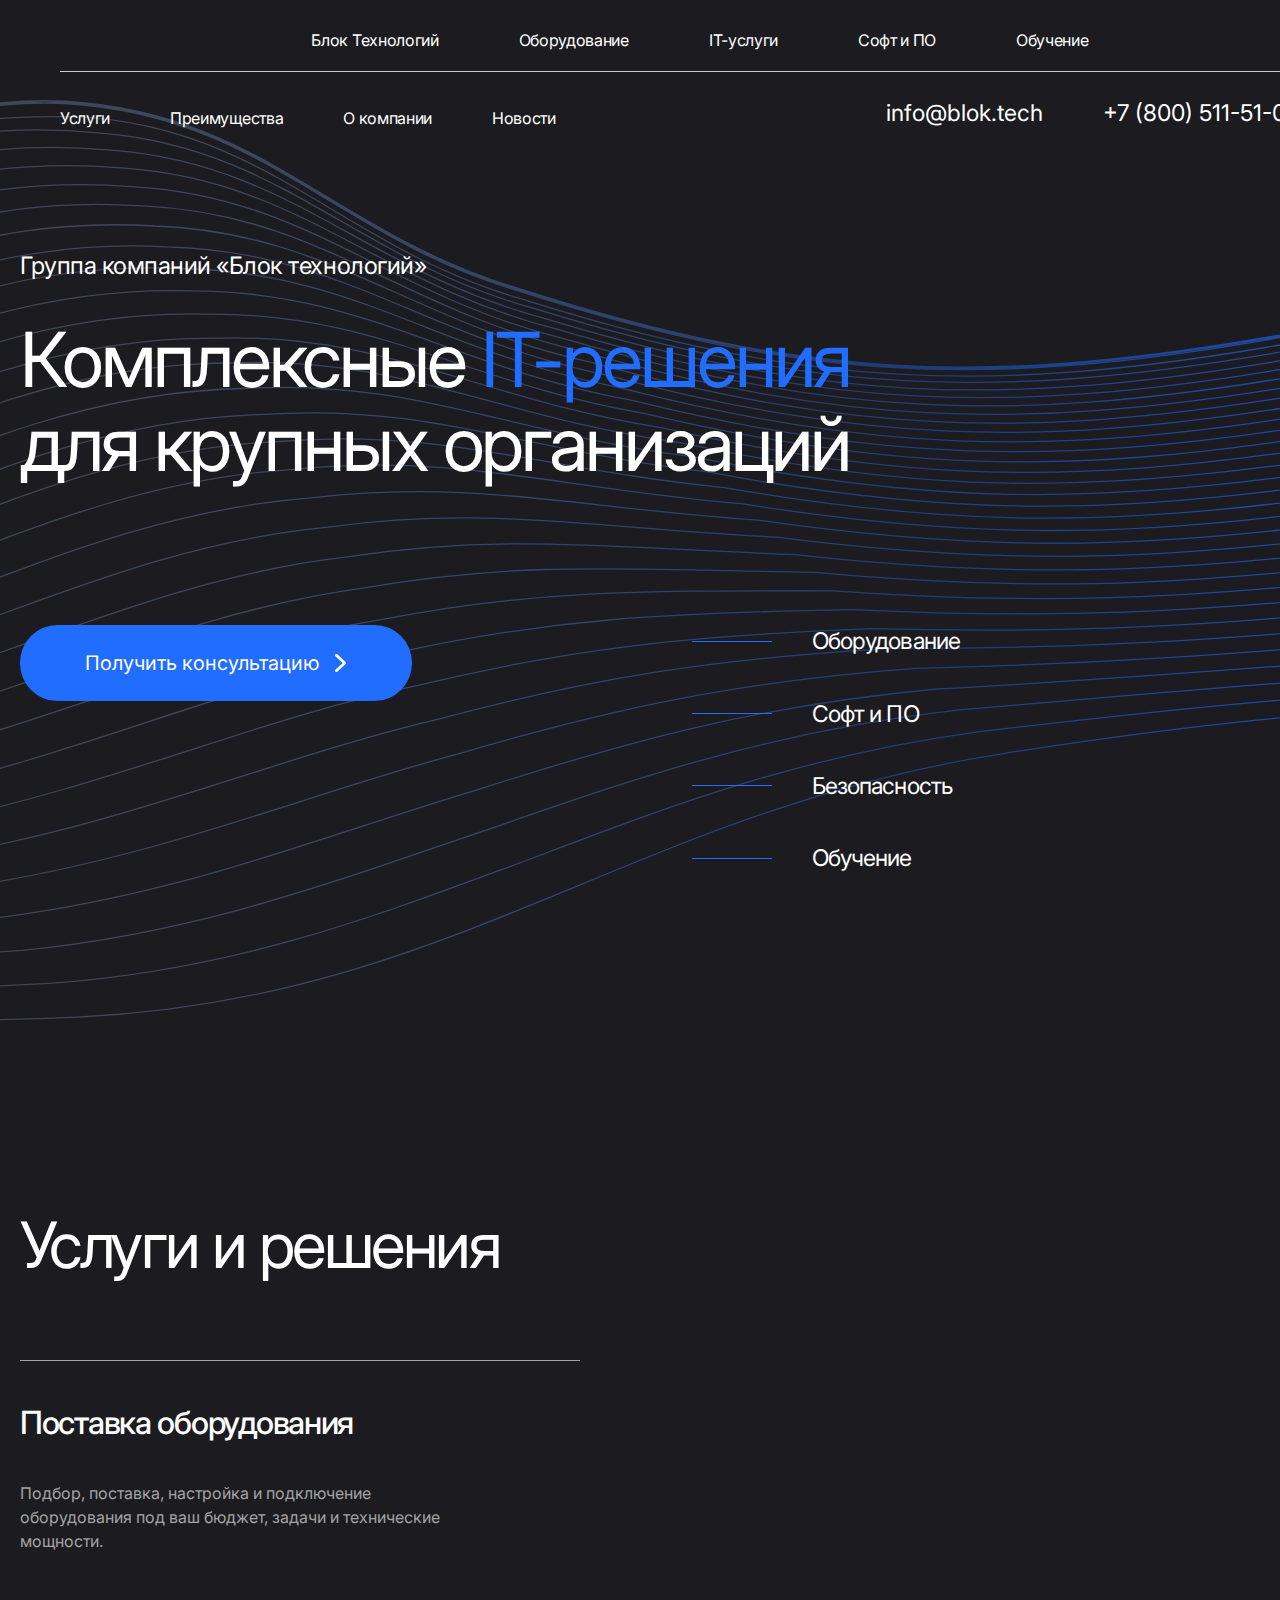
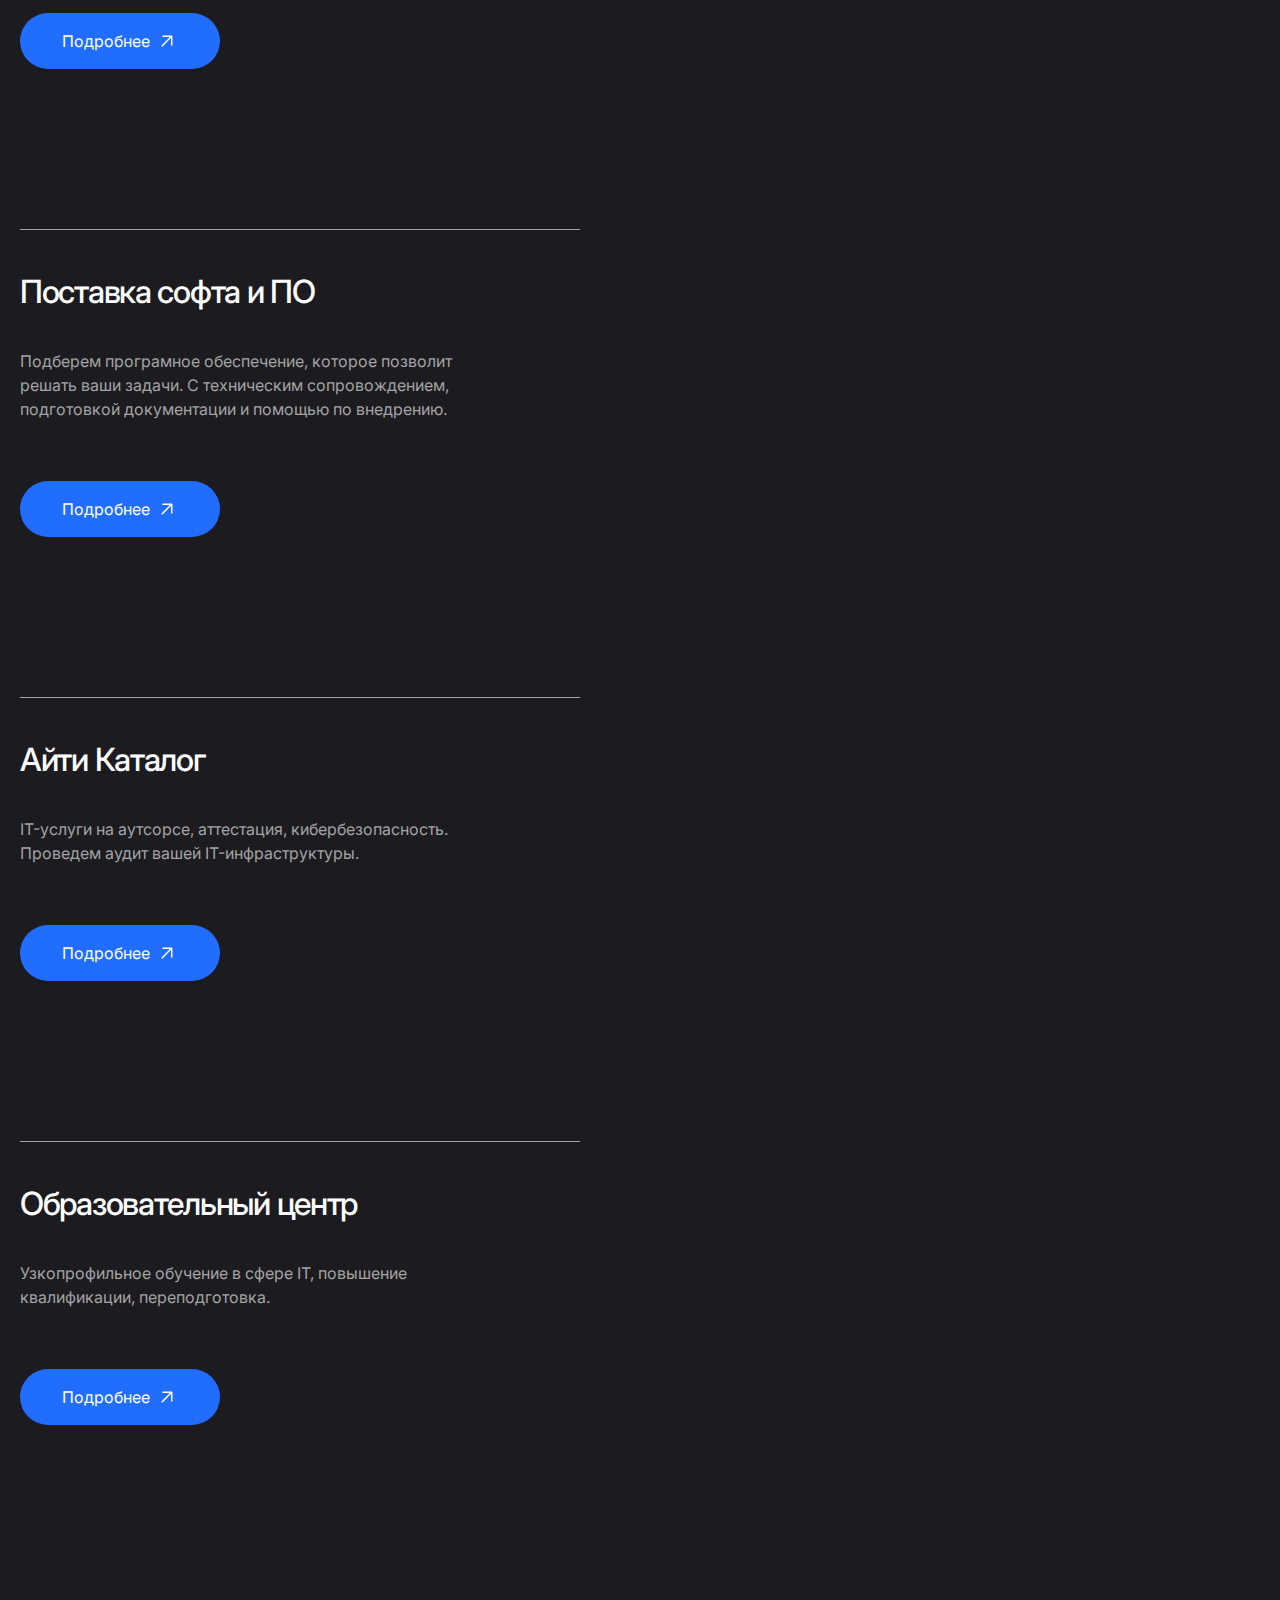
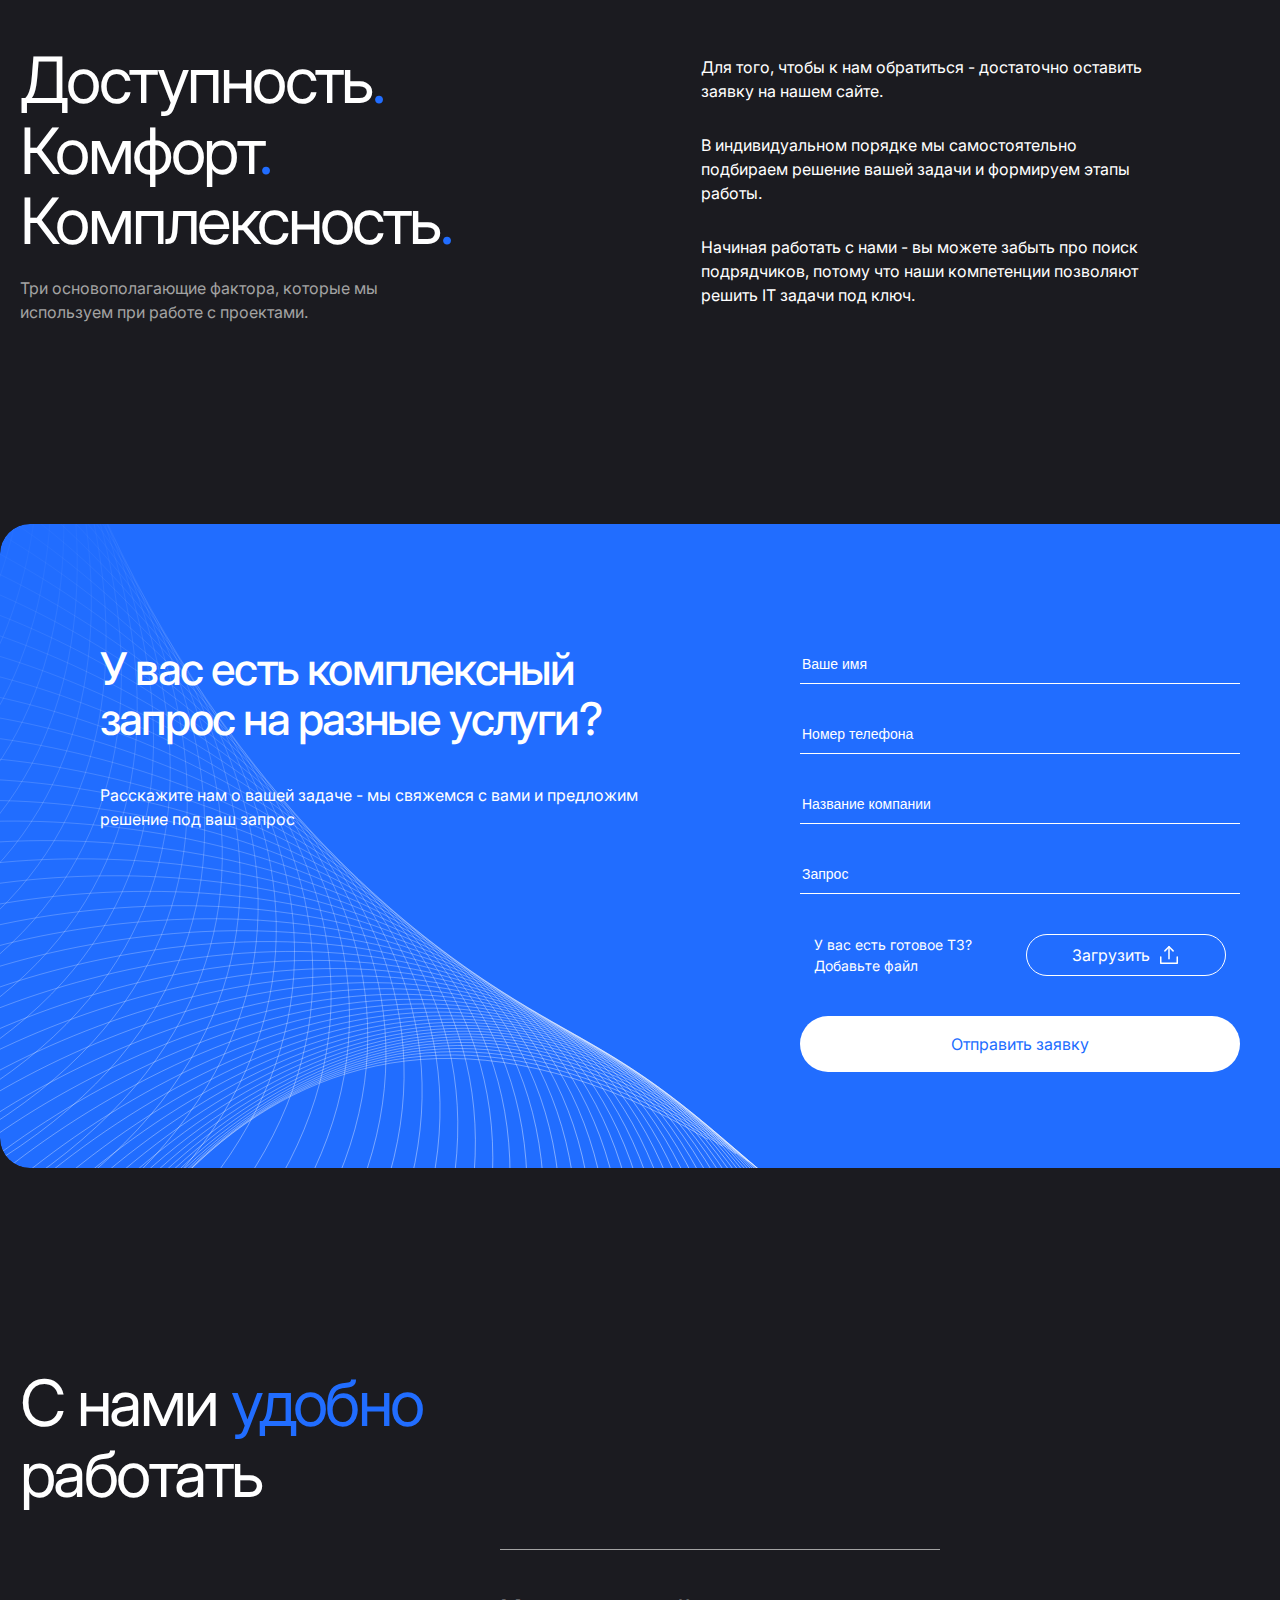
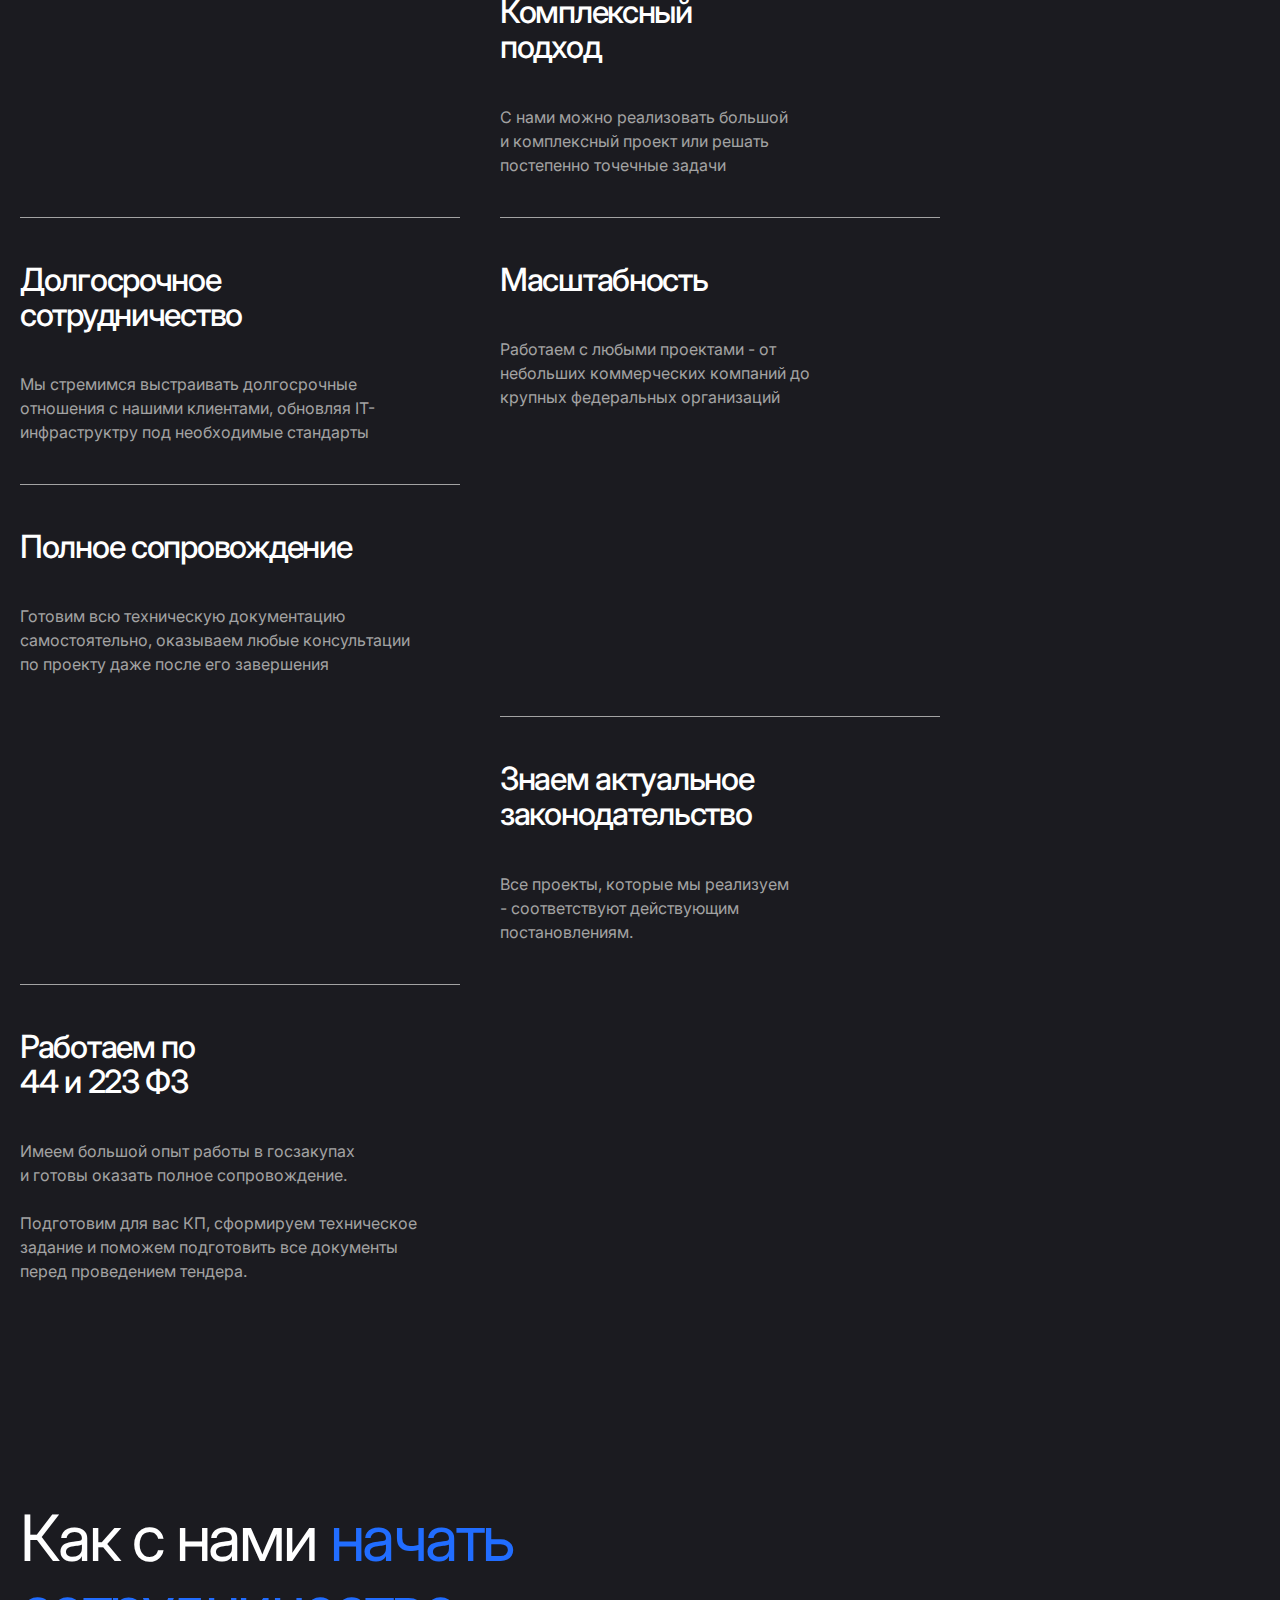
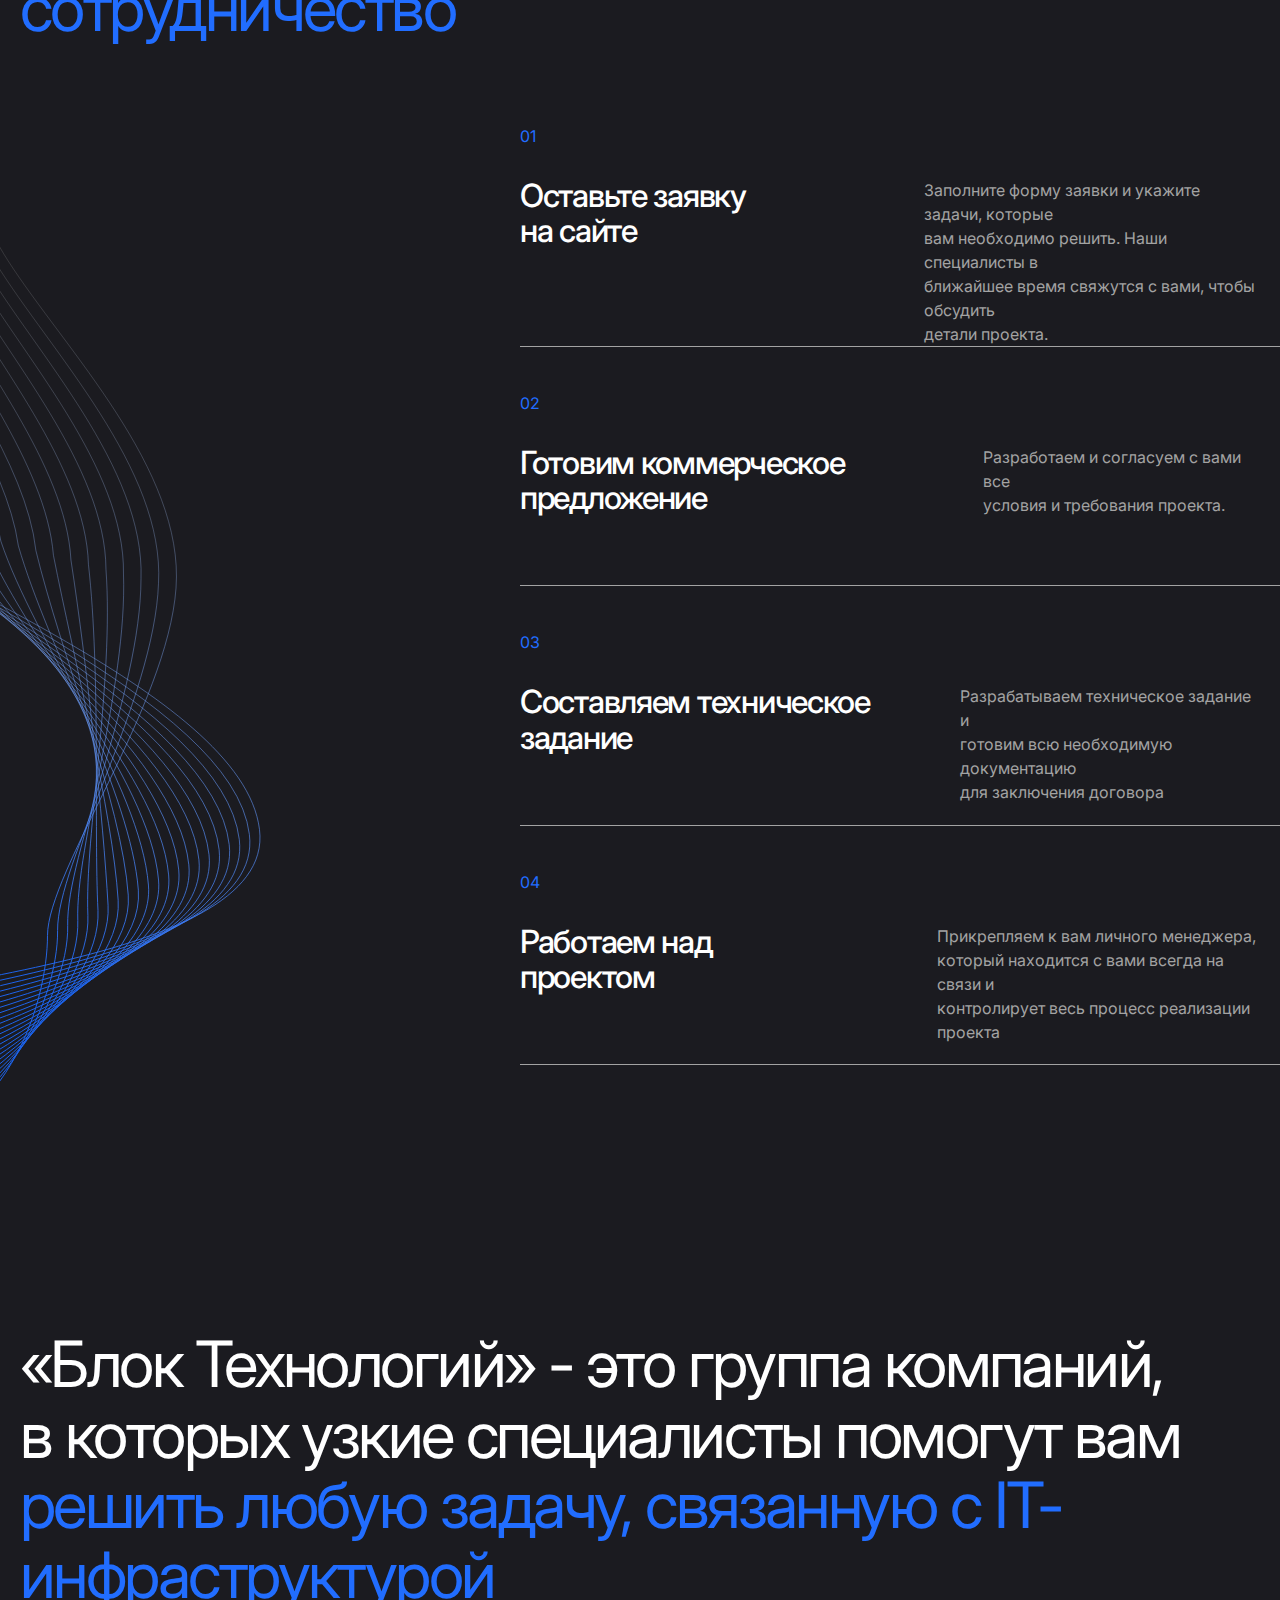
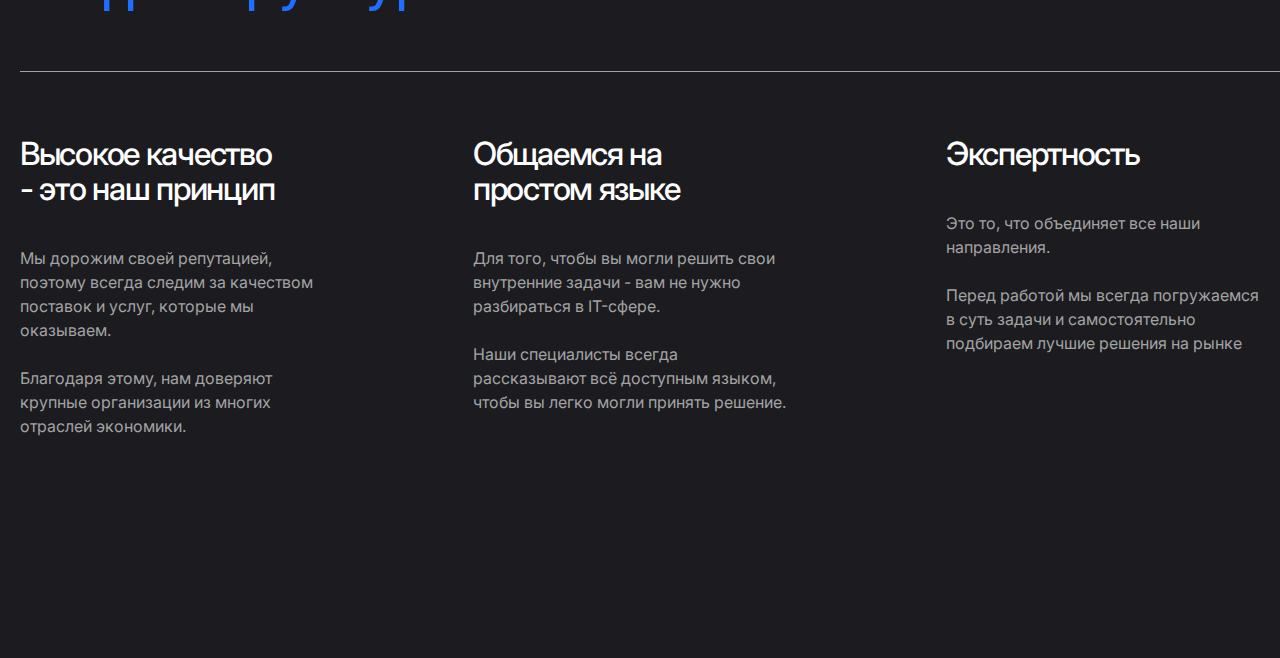
==== index.html @ a014cc80 "Add files via upload" ====
<!DOCTYPE html>
<html lang="ru">

<head>
   <meta charset="UTF-8">
   <meta http-equiv="X-UA-Compatible" content="IE=edge">
   <meta name="viewport" content="width=device-width, initial-scale=1.0">
   <title>Блок Технологий</title>
   <link rel="stylesheet" href="css/reset.css">
   <link rel="stylesheet" href="css/style.min.css">
</head>

<body>
   <header class="header">
      <div class="container">
         <div class="header__upper">
            <div class="header__upper-logo">
               <img src="images/logo1.svg" alt="#" class="header__upper-logo-ico">
            </div>
            <div class="header__upper-div">
               <div class="header__upper-div-up">
                  <a href="#" class="header__upper-div-up-item">
                     Блок Технологий
                  </a>
                  <a href="#" class="header__upper-div-up-item">
                     Оборудование
                  </a>
                  <a href="#" class="header__upper-div-up-item">
                     IT-услуги
                  </a>
                  <a href="#" class="header__upper-div-up-item">
                     Софт и ПО
                  </a>
                  <a href="#" class="header__upper-div-up-item">
                     Обучение
                  </a>
                  <div class="header__upper-div-up-burger">
                     <svg width="40" height="22" viewBox="0 0 40 22" fill="none" xmlns="http://www.w3.org/2000/svg">
                        <rect width="40" height="2" rx="1" fill="white" />
                        <rect y="10" width="40" height="2" rx="1" fill="white" />
                        <rect y="20" width="40" height="2" rx="1" fill="white" />
                     </svg>
                  </div>
               </div>
               <hr class="header__upper-div-hr">
               <div class="header__upper-div-down">
                  <a href="#" class="header__upper-div-down-item">
                     Услуги
                  </a>
                  <a href="#" class="header__upper-div-down-item">
                     Преимущества
                  </a>
                  <a href="#" class="header__upper-div-down-item">
                     О компании
                  </a>
                  <a href="#" class="header__upper-div-down-item">
                     Новости
                  </a>
                  <p class="header__upper-div-down-email">
                     info@blok.tech
                  </p>
                  <p class="header__upper-div-down-nomber">
                     +7 (800) 511-51-04
                  </p>
               </div>
            </div>
         </div>

         <div class="header__center">
            <h2 class="header__center-pretitle">
               Группа компаний «Блок технологий»
            </h2>
            <h1 class="header__center-title">
               Комплексные <b class="header__center-title-b">IT-решения</b><br> для крупных организаций
            </h1>
         </div>

         <div class="header__down">
            <button class="header__down-btn">
               <p class="header__down-btn-text">
                  Получить консультацию
               </p>
               <svg class="header__down-btn-arrow" width="11" height="18" viewBox="0 0 11 18" fill="none"
                  xmlns="http://www.w3.org/2000/svg">
                  <path class="header__down-btn-arrow-fill"
                     d="M11 9.00003C11 9.32263 10.8679 9.64518 10.6044 9.89113L2.30691 17.6307C1.77909 18.1231 0.923317 18.1231 0.395707 17.6307C-0.131902 17.1386 -0.131902 16.3405 0.395707 15.8481L7.73778 9.00003L0.395966 2.15188C-0.131644 1.65954 -0.131644 0.861536 0.395966 0.369434C0.923575 -0.123144 1.77935 -0.123144 2.30717 0.369435L10.6047 8.10893C10.8682 8.355 11 8.67755 11 9.00003Z"
                     fill="white" />
               </svg>
            </button>
            <div class="header__down-grid">
               <div class="header__down-grid-item">
                  <svg width="80" height="1" viewBox="0 0 80 1" fill="none" xmlns="http://www.w3.org/2000/svg">
                     <rect width="80" height="1" fill="#216DFF" />
                  </svg>
                  <a href="#" class="header__down-grid-item-link">Оборудование</a>
               </div>
               <div class="header__down-grid-item">
                  <svg width="80" height="1" viewBox="0 0 80 1" fill="none" xmlns="http://www.w3.org/2000/svg">
                     <rect width="80" height="1" fill="#216DFF" />
                  </svg>

                  <a href="#" class="header__down-grid-item-link">Софт и ПО</a>
               </div>
               <div class="header__down-grid-item">
                  <svg width="80" height="1" viewBox="0 0 80 1" fill="none" xmlns="http://www.w3.org/2000/svg">
                     <rect width="80" height="1" fill="#216DFF" />
                  </svg>

                  <a href="#" class="header__down-grid-item-link">Безопасность</a>
               </div>
               <div class="header__down-grid-item">
                  <svg width="80" height="1" viewBox="0 0 80 1" fill="none" xmlns="http://www.w3.org/2000/svg">
                     <rect width="80" height="1" fill="#216DFF" />
                  </svg>
                  <a href="#" class="header__down-grid-item-link">Обучение</a>
               </div>
            </div>
         </div>
      </div>
      </div>
   </header>

   <section class="services">
      <div class="container">
         <h2 class="services__title">
            Услуги и решения
         </h2>
         <div class="services__flex">
            <div class="services__flex-item">
               <svg class="services__flex-item-line" width="560" height="1" viewBox="0 0 560 1" fill="none"
                  xmlns="http://www.w3.org/2000/svg">
                  <rect width="560" height="1" fill="#A3A3A3" />
               </svg>
               <p class="services__flex-item-title">
                  Поставка оборудования
               </p>
               <p class="services__flex-item-subtitle">
                  Подбор, поставка, настройка и подключение оборудования под ваш бюджет, задачи и технические мощности.
               </p>
               <button class="services__flex-item-btn">
                  <p class="services__flex-item-btn-text">
                     Подробнее
                  </p>
                  <svg class="services__flex-item-btn-arrow" width="22" height="16" viewBox="0 0 22 16" fill="none"
                     xmlns="http://www.w3.org/2000/svg">
                     <g clip-path="url(#clip0_205_8)">
                        <path class="services__flex-item-btn-arrow-fill"
                           d="M6.9894 3.15288L15.7398 3.15288L15.7398 12.1022" stroke="white" stroke-width="1.5"
                           stroke-linecap="round" stroke-linejoin="round" />
                        <path class="services__flex-item-btn-arrow-fill" d="M15.1324 3.77405L6.26014 12.848"
                           stroke="white" stroke-width="1.5" stroke-linecap="round" stroke-linejoin="round" />
                     </g>
                     <defs>
                        <clipPath id="clip0_205_8">
                           <rect width="22" height="15" fill="white" transform="translate(0 0.5)" />
                        </clipPath>
                     </defs>
                  </svg>
               </button>
            </div>

            <div class="services__flex-item">
               <svg class="services__flex-item-line" width="560" height="1" viewBox="0 0 560 1" fill="none"
                  xmlns="http://www.w3.org/2000/svg">
                  <rect width="560" height="1" fill="#A3A3A3" />
               </svg>
               <p class="services__flex-item-title">
                  Поставка софта и ПО
               </p>
               <p class="services__flex-item-subtitle">
                  Подберем програмное обеспечение, которое позволит решать ваши задачи. С техническим сопровождением,
                  подготовкой документации и помощью по внедрению.
               </p>
               <button class="services__flex-item-btn">
                  <p class="services__flex-item-btn-text">
                     Подробнее
                  </p>
                  <svg class="services__flex-item-btn-arrow" width="22" height="16" viewBox="0 0 22 16" fill="none"
                     xmlns="http://www.w3.org/2000/svg">
                     <g clip-path="url(#clip0_205_8)">
                        <path class="services__flex-item-btn-arrow-fill"
                           d="M6.9894 3.15288L15.7398 3.15288L15.7398 12.1022" stroke="white" stroke-width="1.5"
                           stroke-linecap="round" stroke-linejoin="round" />
                        <path class="services__flex-item-btn-arrow-fill" d="M15.1324 3.77405L6.26014 12.848"
                           stroke="white" stroke-width="1.5" stroke-linecap="round" stroke-linejoin="round" />
                     </g>
                     <defs>
                        <clipPath id="clip0_205_8">
                           <rect width="22" height="15" fill="white" transform="translate(0 0.5)" />
                        </clipPath>
                     </defs>
                  </svg>
               </button>
            </div>

            <div class="services__flex-item">
               <svg class="services__flex-item-line" width="560" height="1" viewBox="0 0 560 1" fill="none"
                  xmlns="http://www.w3.org/2000/svg">
                  <rect width="560" height="1" fill="#A3A3A3" />
               </svg>
               <p class="services__flex-item-title">
                  Айти Каталог
               </p>
               <p class="services__flex-item-subtitle">
                  IT-услуги на аутсорсе, аттестация, кибербезопасность. Проведем аудит вашей IT-инфраструктуры.
               </p>
               <button class="services__flex-item-btn">
                  <p class="services__flex-item-btn-text">
                     Подробнее
                  </p>
                  <svg class="services__flex-item-btn-arrow" width="22" height="16" viewBox="0 0 22 16" fill="none"
                     xmlns="http://www.w3.org/2000/svg">
                     <g clip-path="url(#clip0_205_8)">
                        <path class="services__flex-item-btn-arrow-fill"
                           d="M6.9894 3.15288L15.7398 3.15288L15.7398 12.1022" stroke="white" stroke-width="1.5"
                           stroke-linecap="round" stroke-linejoin="round" />
                        <path class="services__flex-item-btn-arrow-fill" d="M15.1324 3.77405L6.26014 12.848"
                           stroke="white" stroke-width="1.5" stroke-linecap="round" stroke-linejoin="round" />
                     </g>
                     <defs>
                        <clipPath id="clip0_205_8">
                           <rect width="22" height="15" fill="white" transform="translate(0 0.5)" />
                        </clipPath>
                     </defs>
                  </svg>
               </button>
            </div>

            <div class="services__flex-item">
               <svg class="services__flex-item-line" width="560" height="1" viewBox="0 0 560 1" fill="none"
                  xmlns="http://www.w3.org/2000/svg">
                  <rect width="560" height="1" fill="#A3A3A3" />
               </svg>
               <p class="services__flex-item-title">
                  Образовательный центр
               </p>
               <p class="services__flex-item-subtitle">
                  Узкопрофильное обучение в сфере IT, повышение квалификации, переподготовка.
               </p>
               <button class="services__flex-item-btn">
                  <p class="services__flex-item-btn-text">
                     Подробнее
                  </p>
                  <svg class="services__flex-item-btn-arrow" width="22" height="16" viewBox="0 0 22 16" fill="none"
                     xmlns="http://www.w3.org/2000/svg">
                     <g clip-path="url(#clip0_205_8)">
                        <path class="services__flex-item-btn-arrow-fill"
                           d="M6.9894 3.15288L15.7398 3.15288L15.7398 12.1022" stroke="white" stroke-width="1.5"
                           stroke-linecap="round" stroke-linejoin="round" />
                        <path class="services__flex-item-btn-arrow-fill" d="M15.1324 3.77405L6.26014 12.848"
                           stroke="white" stroke-width="1.5" stroke-linecap="round" stroke-linejoin="round" />
                     </g>
                     <defs>
                        <clipPath id="clip0_205_8">
                           <rect width="22" height="15" fill="white" transform="translate(0 0.5)" />
                        </clipPath>
                     </defs>
                  </svg>
               </button>
            </div>
         </div>
      </div>
   </section>

   <section class="words">
      <div class="container">
         <div class="words__flex">
            <div class="words__flex-item">
               <p class="words__flex-item-titles">
                  Доступность<b class="words__flex-item-titles-b">.</b><br> Комфорт<b
                     class="words__flex-item-titles-b">.</b><br> Комплексность<b
                     class="words__flex-item-titles-b">.</b><br>
               </p>
               <p class="words__flex-item-subtitle">
                  Три основополагающие фактора, которые мы используем при работе с проектами.
               </p>
            </div>

            <div class="words__flex-item">
               <p class="words__flex-item-text">
                  Для того, чтобы к нам обратиться - достаточно оставить заявку на нашем сайте.
               </p>
               <p class="words__flex-item-text">
                  В индивидуальном порядке мы самостоятельно подбираем решение вашей задачи и формируем этапы работы.
               </p>
               <p class="words__flex-item-text">
                  Начиная работать с нами - вы можете забыть про поиск подрядчиков, потому что наши компетенции
                  позволяют решить IT задачи под ключ.
               </p>
            </div>
         </div>
      </div>
   </section>

   <section class="firstform">
      <div class="container">
         <div class="firstform__flex">
            <div class="firstform__flex-item">
               <p class="firstform__flex-item-title">
                  У вас есть комплексный запрос на разные услуги?
               </p>
               <p class="firstform__flex-item-subtitle">
                  Расскажите нам о вашей задаче - мы свяжемся с вами и предложим решение под ваш запрос
               </p>
            </div>
            <form class="firstform__flex-item">
               <input type="text" class="firstform__flex-item-input" placeholder="Ваше имя">
               <input type="text" class="firstform__flex-item-input" placeholder="Номер телефона">
               <input type="text" class="firstform__flex-item-input" placeholder="Название компании">
               <input type="text" class="firstform__flex-item-input" placeholder="Запрос">
               <div class="firstform__flex-item-fileflex">
                  <p class="firstform__flex-item-fileflex-text">
                     У вас есть готовое ТЗ?<br> Добавьте файл
                  </p>
                  <button class="firstform__flex-item-fileflex-file">
                     <p class="firstform__flex-item-fileflex-file-text">Загрузить</p>
                     <svg width="22" height="22" viewBox="0 0 22 22" fill="none" xmlns="http://www.w3.org/2000/svg">
                        <path class="firstform__flex-item-fileflex-file-ico"
                           d="M2.75 13.0037C2.75 16.2241 2.75 19.25 2.75 19.25H19.25C19.25 19.25 19.25 16.2218 19.25 13"
                           stroke="white" stroke-width="1.5" stroke-linecap="round" stroke-linejoin="round" />
                        <path class="firstform__flex-item-fileflex-file-ico" d="M15.125 6.875L11 2.75L6.875 6.875"
                           stroke="white" stroke-width="1.5" stroke-linecap="round" stroke-linejoin="round" />
                        <path class="firstform__flex-item-fileflex-file-ico" d="M10.9963 14.6667V2.75" stroke="white"
                           stroke-width="1.5" stroke-linecap="round" stroke-linejoin="round" />
                     </svg>
                  </button>
               </div>
               <button class="firstform__flex-item-fileflex-btn">Отправить заявку</button>
            </form>
         </div>
      </div>
   </section>

   <section class="why">
      <div class="container">
         <p class="why__title">
            С нами <b class="why__title-b">удобно</b><br> работать
         </p>
         <div class="why__flex">
            <div class="why__flex-item">

            </div>
            <div class="why__flex-item">
               <svg class="why__flex-item-line" width="440" height="1" viewBox="0 0 440 1" fill="none"
                  xmlns="http://www.w3.org/2000/svg">
                  <rect width="440" height="1" fill="#A3A3A3" />
               </svg>
               <p class="why__flex-item-title">
                  Комплексный<br> подход
               </p>
               <p class="why__flex-item-subtitle">
                  С нами можно реализовать большой<br> и комплексный проект или решать<br> постепенно точечные задачи
               </p>
            </div>
            <div class="why__flex-item">
               <svg class="why__flex-item-line" width="440" height="1" viewBox="0 0 440 1" fill="none"
                  xmlns="http://www.w3.org/2000/svg">
                  <rect width="440" height="1" fill="#A3A3A3" />
               </svg>
               <p class="why__flex-item-title">
                  Долгосрочное<br> сотрудничество
               </p>
               <p class="why__flex-item-subtitle">
                  Мы стремимся выстраивать долгосрочные<br> отношения с нашими клиентами, обновляя IT-<br>инфраструктру
                  под необходимые стандарты
               </p>
            </div>
            <div class="why__flex-item">
               <svg class="why__flex-item-line" width="440" height="1" viewBox="0 0 440 1" fill="none"
                  xmlns="http://www.w3.org/2000/svg">
                  <rect width="440" height="1" fill="#A3A3A3" />
               </svg>
               <p class="why__flex-item-title">
                  Масштабность
               </p>
               <p class="why__flex-item-subtitle">
                  Работаем с любыми проектами - от<br> небольших коммерческих компаний до<br> крупных федеральных
                  организаций
               </p>
            </div>
            <div class="why__flex-item">
               <svg class="why__flex-item-line" width="440" height="1" viewBox="0 0 440 1" fill="none"
                  xmlns="http://www.w3.org/2000/svg">
                  <rect width="440" height="1" fill="#A3A3A3" />
               </svg>
               <p class="why__flex-item-title">
                  Полное сопровождение
               </p>
               <p class="why__flex-item-subtitle">
                  Готовим всю техническую документацию<br> самостоятельно, оказываем любые консультации<br> по проекту
                  даже
                  после его завершения
               </p>
            </div>
            <div class="why__flex-item">

            </div>
            <div class="why__flex-item">

            </div>
            <div class="why__flex-item">
               <svg class="why__flex-item-line" width="440" height="1" viewBox="0 0 440 1" fill="none"
                  xmlns="http://www.w3.org/2000/svg">
                  <rect width="440" height="1" fill="#A3A3A3" />
               </svg>
               <p class="why__flex-item-title">
                  Знаем актуальное<br> законодательство
               </p>
               <p class="why__flex-item-subtitle">
                  Все проекты, которые мы реализуем<br> - соответствуют действующим<br> постановлениям.
               </p>
            </div>
            <div class="why__flex-item">
               <svg class="why__flex-item-line" width="440" height="1" viewBox="0 0 440 1" fill="none"
                  xmlns="http://www.w3.org/2000/svg">
                  <rect width="440" height="1" fill="#A3A3A3" />
               </svg>
               <p class="why__flex-item-title">
                  Работаем по<br> 44 и 223 ФЗ
               </p>
               <p class="why__flex-item-subtitle">
                  Имеем большой опыт работы в госзакупах<br> и готовы оказать полное сопровождение.
                  <br>
                  <br>
                  Подготовим для вас КП, сформируем техническое<br> задание и поможем подготовить все документы<br>
                  перед проведением тендера.
               </p>
            </div>
         </div>
      </div>
   </section>

   <section class="how">
      <div class="container">
         <p class="how__title">
            Как с нами <b class="how__title-b">начать<br> сотрудничество</b>
         </p>

         <div class="how__item">
            <p class="how__item-nomber">
               01
            </p>
            <div class="how__item-flex">
               <p class="how__item-flex-title">
                  Оставьте заявку<br> на сайте
               </p>
               <p class="how__item-flex-text">
                  Заполните форму заявки и укажите задачи, которые<br> вам необходимо решить. Наши специалисты в<br>
                  ближайшее
                  время свяжутся с вами, чтобы обсудить<br> детали проекта.
               </p>
            </div>
            <svg class="how__item-line" width="920" height="1" viewBox="0 0 920 1" fill="none"
               xmlns="http://www.w3.org/2000/svg">
               <rect width="920" height="1" fill="#A3A3A3" />
            </svg>
         </div>

         <div class="how__item">
            <p class="how__item-nomber">
               02
            </p>
            <div class="how__item-flex">
               <p class="how__item-flex-title">
                  Готовим коммерческое<br> предложение
               </p>
               <p class="how__item-flex-text">
                  Разработаем и согласуем с вами все<br> условия и требования проекта.
               </p>
            </div>
            <svg class="how__item-line" width="920" height="1" viewBox="0 0 920 1" fill="none"
               xmlns="http://www.w3.org/2000/svg">
               <rect width="920" height="1" fill="#A3A3A3" />
            </svg>
         </div>

         <div class="how__item">
            <p class="how__item-nomber">
               03
            </p>
            <div class="how__item-flex">
               <p class="how__item-flex-title">
                  Составляем техническое<br> задание
               </p>
               <p class="how__item-flex-text">
                  Разрабатываем техническое задание и<br> готовим всю необходимую документацию<br> для заключения
                  договора
               </p>
            </div>
            <svg class="how__item-line" width="920" height="1" viewBox="0 0 920 1" fill="none"
               xmlns="http://www.w3.org/2000/svg">
               <rect width="920" height="1" fill="#A3A3A3" />
            </svg>
         </div>

         <div class="how__item">
            <p class="how__item-nomber">
               04
            </p>
            <div class="how__item-flex">
               <p class="how__item-flex-title">
                  Работаем над<br> проектом
               </p>
               <p class="how__item-flex-text">
                  Прикрепляем к вам личного менеджера,<br> который находится с вами всегда на связи и<br> контролирует
                  весь процесс реализации проекта
               </p>
            </div>
            <svg class="how__item-line" width="920" height="1" viewBox="0 0 920 1" fill="none"
               xmlns="http://www.w3.org/2000/svg">
               <rect width="920" height="1" fill="#A3A3A3" />
            </svg>
         </div>
      </div>
   </section>

   <section class="about">
      <div class="container">
         <p class="about__title">
            «Блок Технологий» - это группа компаний, в которых узкие специалисты помогут вам <b
               class="about__title-b">решить любую задачу,
               связанную с IT-инфраструктурой</b>
         </p>
         <svg class="about__line" width="1400" height="1" viewBox="0 0 1400 1" fill="none"
            xmlns="http://www.w3.org/2000/svg">
            <rect width="1400" height="1" fill="#A3A3A3" />
         </svg>
         <div class="about__flex">
            <div class="about__flex-item">
               <p class="about__flex-item-title">
                  Высокое качество<br> - это наш принцип
               </p>
               <p class="about__flex-item-subtitle">
                  Мы дорожим своей репутацией,<br> поэтому всегда следим за качеством<br> поставок и услуг, которые
                  мы<br>
                  оказываем.
                  <br>
                  <br>
                  Благодаря этому, нам доверяют<br> крупные организации из многих<br> отраслей экономики.
               </p>
            </div>

            <div class="about__flex-item">
               <p class="about__flex-item-title">
                  Общаемся на<br> простом языке
               </p>
               <p class="about__flex-item-subtitle">
                  Для того, чтобы вы могли решить свои<br> внутренние задачи - вам не нужно<br> разбираться в IT-сфере.
                  <br>
                  <br>
                  Наши специалисты всегда<br> рассказывают всё доступным языком,<br> чтобы вы легко могли принять решение.
               </p>
            </div>

            <div class="about__flex-item">
               <p class="about__flex-item-title">
                  Экспертность
               </p>
               <p class="about__flex-item-subtitle">
                  Это то, что объединяет все наши<br> направления.
                  <br>
                  <br>
                  Перед работой мы всегда погружаемся<br> в суть задачи и самостоятельно<br> подбираем лучшие решения на рынке
               </p>
            </div>
         </div>
      </div>
   </section>

   <section class="numbers">
      
   </section>

   <script src="js/main.min.js"></script>
</body>

</html>
---- css/style.min.css ----
@import"https://fonts.googleapis.com/css2?family=Inter:wght@300;400;500;600;700;800;900&display=swap";*,*::before,*::after{-webkit-box-sizing:border-box;box-sizing:border-box;font-family:"Inter",sans-serif}body{background-color:#1b1b20;overflow:hidden}.container{max-width:1440px;padding-left:20px;padding-right:20px;margin:0 auto}.header{height:1080px;margin-top:30px;background-image:url(../images/title-line.svg);background-position:top;background-repeat:no-repeat;background-size:cover}.header__upper{display:-webkit-box;display:-ms-flexbox;display:flex;gap:40px}.header__upper-logo{width:80px;height:74px}.header__upper-div-up{position:relative;display:-webkit-box;display:-ms-flexbox;display:flex;-webkit-box-pack:center;-ms-flex-pack:center;justify-content:center;gap:80px;margin-bottom:20px}.header__upper-div-up-item{color:#fff;font-weight:400;font-size:16px;text-decoration:none;display:block;line-height:130%;letter-spacing:-0.02em}.header__upper-div-up-burger{width:40px;height:22px;position:absolute;right:0px}.header__upper-div-hr{width:1280px;height:1px;color:#a3a3a3}.header__upper-div-down{display:-webkit-box;display:-ms-flexbox;display:flex;gap:60px}.header__upper-div-down-item{margin-top:20px;font-weight:400;font-size:16px;color:#fff;text-decoration:none;line-height:130%;letter-spacing:-0.02em}.header__upper-div-down-email{margin-top:11px;font-weight:400;font-size:23px;color:#fff;margin-left:270px}.header__upper-div-down-nomber{margin-top:11px;font-weight:400;font-size:23px;color:#fff;-webkit-transition:.2s;-o-transition:.2s;transition:.2s;cursor:pointer}.header__upper-div-down-nomber:hover{text-decoration:underline;color:#216dff}.header__center{margin-top:120px;margin-bottom:140px}.header__center-pretitle{font-weight:400;font-size:24px;color:#fff;margin-bottom:36px;line-height:140%;letter-spacing:-0.02em}.header__center-title{font-weight:400;font-size:76px;color:#fff;width:975px;line-height:110%;letter-spacing:-0.04em}.header__center-title-b{color:#216dff}.header__down{display:-webkit-box;display:-ms-flexbox;display:flex;gap:280px}.header__down-btn{width:440px;height:76px;background-color:#216dff;border-radius:37.5px;font-weight:400;font-size:20px;line-height:140%;display:-webkit-box;display:-ms-flexbox;display:flex;-webkit-box-pack:center;-ms-flex-pack:center;justify-content:center;gap:16px;-webkit-box-align:center;-ms-flex-align:center;align-items:center;color:#fff;border:none;-webkit-transition:.3s;-o-transition:.3s;transition:.3s}.header__down-btn:hover{background-color:#fff;color:#216dff}.header__down-btn-arrow{-webkit-transition:.3s;-o-transition:.3s;transition:.3s}.header__down-btn:hover .header__down-btn-arrow{-webkit-transform:translateX(10px);-ms-transform:translateX(10px);transform:translateX(10px)}.header__down-btn:hover .header__down-btn-arrow-fill{fill:#216dff}.header__down-grid{display:-webkit-box;display:-ms-flexbox;display:flex;width:640px;-ms-flex-wrap:wrap;flex-wrap:wrap;gap:40px 85px}.header__down-grid-item{width:275px;display:-webkit-box;display:-ms-flexbox;display:flex;-webkit-box-align:center;-ms-flex-align:center;align-items:center;gap:40px}.header__down-grid-item-link{text-decoration:none;font-weight:400;font-size:23px;line-height:140%;letter-spacing:-0.04em;color:#fff;-webkit-transition:.2s;-o-transition:.2s;transition:.2s}.header__down-grid-item-link:hover{text-decoration:underline;color:#216dff}.services{margin-top:100px}.services__title{font-weight:400;font-size:64px;line-height:110%;letter-spacing:-0.04em;margin-bottom:80px;color:#fff}.services__flex{display:-webkit-box;display:-ms-flexbox;display:flex;gap:160px;-ms-flex-wrap:wrap;flex-wrap:wrap}.services__flex-item-line{margin-bottom:40px}.services__flex-item-title{font-weight:500;font-size:32px;line-height:110%;letter-spacing:-0.04em;color:#fff;margin-bottom:40px}.services__flex-item-subtitle{width:440px;font-weight:400;font-size:16px;line-height:150%;color:#a3a3a3;margin-bottom:60px}.services__flex-item-btn{width:200px;height:56px;background-color:#216dff;display:-webkit-box;display:-ms-flexbox;display:flex;-webkit-box-pack:center;-ms-flex-pack:center;justify-content:center;-webkit-box-align:center;-ms-flex-align:center;align-items:center;border:none;border-radius:37.5px;gap:6px;-webkit-transition:.3s;-o-transition:.3s;transition:.3s}.services__flex-item-btn-text{font-weight:400;font-size:16px;line-height:150%;color:#fff}.services__flex-item-btn-arrow{-webkit-transition:.3s;-o-transition:.3s;transition:.3s}.services__flex-item-btn:hover{background-color:#fff}.services__flex-item-btn:hover .services__flex-item-btn-arrow{-webkit-transform:translate(2px, -2px);-ms-transform:translate(2px, -2px);transform:translate(2px, -2px)}.services__flex-item-btn:hover .services__flex-item-btn-text{color:#216dff}.services__flex-item-btn:hover .services__flex-item-btn-arrow-fill{stroke:#216dff}.words{margin-top:220px}.words__flex{display:-webkit-box;display:-ms-flexbox;display:flex;gap:250px}.words__flex-item+.words__flex-item{margin-top:10px}.words__flex-item-titles{font-weight:400;font-size:64px;line-height:110%;color:#fff;letter-spacing:-0.04em;margin-bottom:20px}.words__flex-item-titles-b{font-weight:400;font-size:64px;line-height:110%;color:#216dff;letter-spacing:-0.04em}.words__flex-item-subtitle{font-weight:400;font-size:16px;line-height:150%;color:#a3a3a3;width:360px}.words__flex-item-text{width:444px;font-weight:400;font-size:16px;line-height:150%;color:#fff}.words__flex-item-text+.words__flex-item-text{margin-top:30px}.firstform{background-image:url(../images/firstForm.svg);background-repeat:no-repeat;background-position:center;width:1400px;height:644px;margin:0 auto;margin-top:200px;border-radius:30px;padding-left:80px;padding-top:120px}.firstform__flex{display:-webkit-box;display:-ms-flexbox;display:flex;gap:100px}.firstform__flex-item-title{font-weight:500;font-size:45px;line-height:110%;letter-spacing:-0.04em;width:600px;color:#fff;margin-bottom:40px}.firstform__flex-item-subtitle{font-weight:400;font-size:16px;line-height:150%;color:#fff}.firstform__flex-item-input{width:440px;background-color:initial;height:40px;border:none;border-bottom:1px solid #fff;outline:none;font-weight:300;font-size:14px;line-height:150%;color:#fff}.firstform__flex-item-input+.firstform__flex-item-input{margin-top:30px}.firstform__flex-item-input::-webkit-input-placeholder{font-weight:300;font-size:14px;line-height:150%;color:#fff}.firstform__flex-item-input::-moz-placeholder{font-weight:300;font-size:14px;line-height:150%;color:#fff}.firstform__flex-item-input:-ms-input-placeholder{font-weight:300;font-size:14px;line-height:150%;color:#fff}.firstform__flex-item-input::-ms-input-placeholder{font-weight:300;font-size:14px;line-height:150%;color:#fff}.firstform__flex-item-input::placeholder{font-weight:300;font-size:14px;line-height:150%;color:#fff}.firstform__flex-item-fileflex{width:440px;display:-webkit-box;display:-ms-flexbox;display:flex;gap:54px;-webkit-box-pack:center;-ms-flex-pack:center;justify-content:center;margin-top:40px;margin-bottom:40px}.firstform__flex-item-fileflex-text{font-weight:400;font-size:14px;line-height:150%;color:#fff}.firstform__flex-item-fileflex-file{display:-webkit-box;display:-ms-flexbox;display:flex;-webkit-box-align:center;-ms-flex-align:center;align-items:center;-webkit-box-pack:center;-ms-flex-pack:center;justify-content:center;gap:8px;width:200px;height:42px;background-color:initial;border:1px solid #fff;border-radius:37.5px;-webkit-transition:.3s;-o-transition:.3s;transition:.3s}.firstform__flex-item-fileflex-file-text{font-weight:400;font-size:16px;line-height:140%;text-align:center;color:#fff;-webkit-transition:.3s;-o-transition:.3s;transition:.3s}.firstform__flex-item-fileflex-file:hover .firstform__flex-item-fileflex-file-text{color:#216dff}.firstform__flex-item-fileflex-file-ico{-webkit-transition:.3s;-o-transition:.3s;transition:.3s}.firstform__flex-item-fileflex-file:hover .firstform__flex-item-fileflex-file-ico{stroke:#216dff}.firstform__flex-item-fileflex-file:hover{background-color:#fff}.firstform__flex-item-fileflex-btn{display:block;text-decoration:none;text-align:center;width:440px;height:56px;background-color:#fff;border:none;border-radius:37.5px;font-weight:400;font-size:16px;line-height:150%;color:#216dff;-webkit-box-align:center;-ms-flex-align:center;align-items:center;-webkit-transition:.3s;-o-transition:.3s;transition:.3s}.firstform__flex-item-fileflex-btn:hover{background-color:initial;border:1px solid #fff;color:#fff}.why{margin-top:200px}.why__title{font-weight:400;font-size:64px;line-height:110%;letter-spacing:-0.04em;color:#fff;margin-bottom:40px}.why__title-b{font-weight:400;font-size:64px;line-height:110%;letter-spacing:-0.04em;color:#216dff}.why__flex{display:-webkit-box;display:-ms-flexbox;display:flex;gap:40px;-ms-flex-wrap:wrap;flex-wrap:wrap}.why__flex-item{width:440px}.why__flex-item-line{margin-bottom:40px}.why__flex-item-title{font-weight:500;font-size:32px;line-height:110%;letter-spacing:-0.04em;color:#fff;margin-bottom:40px}.why__flex-item-subtitle{font-weight:400;font-size:16px;line-height:150%;color:#a3a3a3}.how{background-image:url(../images/howLine.svg);background-repeat:no-repeat;background-position-y:30%;display:block;margin-top:220px}.how__end{width:1400px;margin:0 auto}.how__title{font-weight:400;font-size:64px;line-height:110%;letter-spacing:-0.04em;color:#fff;margin-bottom:80px}.how__title-b{font-weight:400;font-size:64px;line-height:110%;letter-spacing:-0.04em;color:#216dff;margin-bottom:40px}.how__item{margin-left:500px}.how__item-nomber{font-weight:400;font-size:16px;line-height:150%;color:#216dff;margin-bottom:30px}.how__item-flex{display:-webkit-box;display:-ms-flexbox;display:flex;gap:42px}.how__item-flex-title{width:440px;font-weight:500;font-size:32px;line-height:110%;letter-spacing:-0.04em;color:#fff;margin-bottom:70px}.how__item-flex-text{font-weight:400;font-size:16px;line-height:150%;color:#a3a3a3}.how__item-line{margin-bottom:40px}.about{margin-top:220px}.about__title{font-weight:400;font-size:64px;line-height:110%;letter-spacing:-0.04em;color:#fff;margin-bottom:60px}.about__title-b{color:#216dff}.about__line{margin-bottom:60px}.about__flex{display:-webkit-box;display:-ms-flexbox;display:flex;gap:160px}.about__flex-item-title{font-weight:500;font-size:32px;line-height:110%;letter-spacing:-0.04em;color:#fff;margin-bottom:40px}.about__flex-item-subtitle{font-weight:400;font-size:16px;line-height:150%;color:#a3a3a3}.numbers{margin-top:220px}
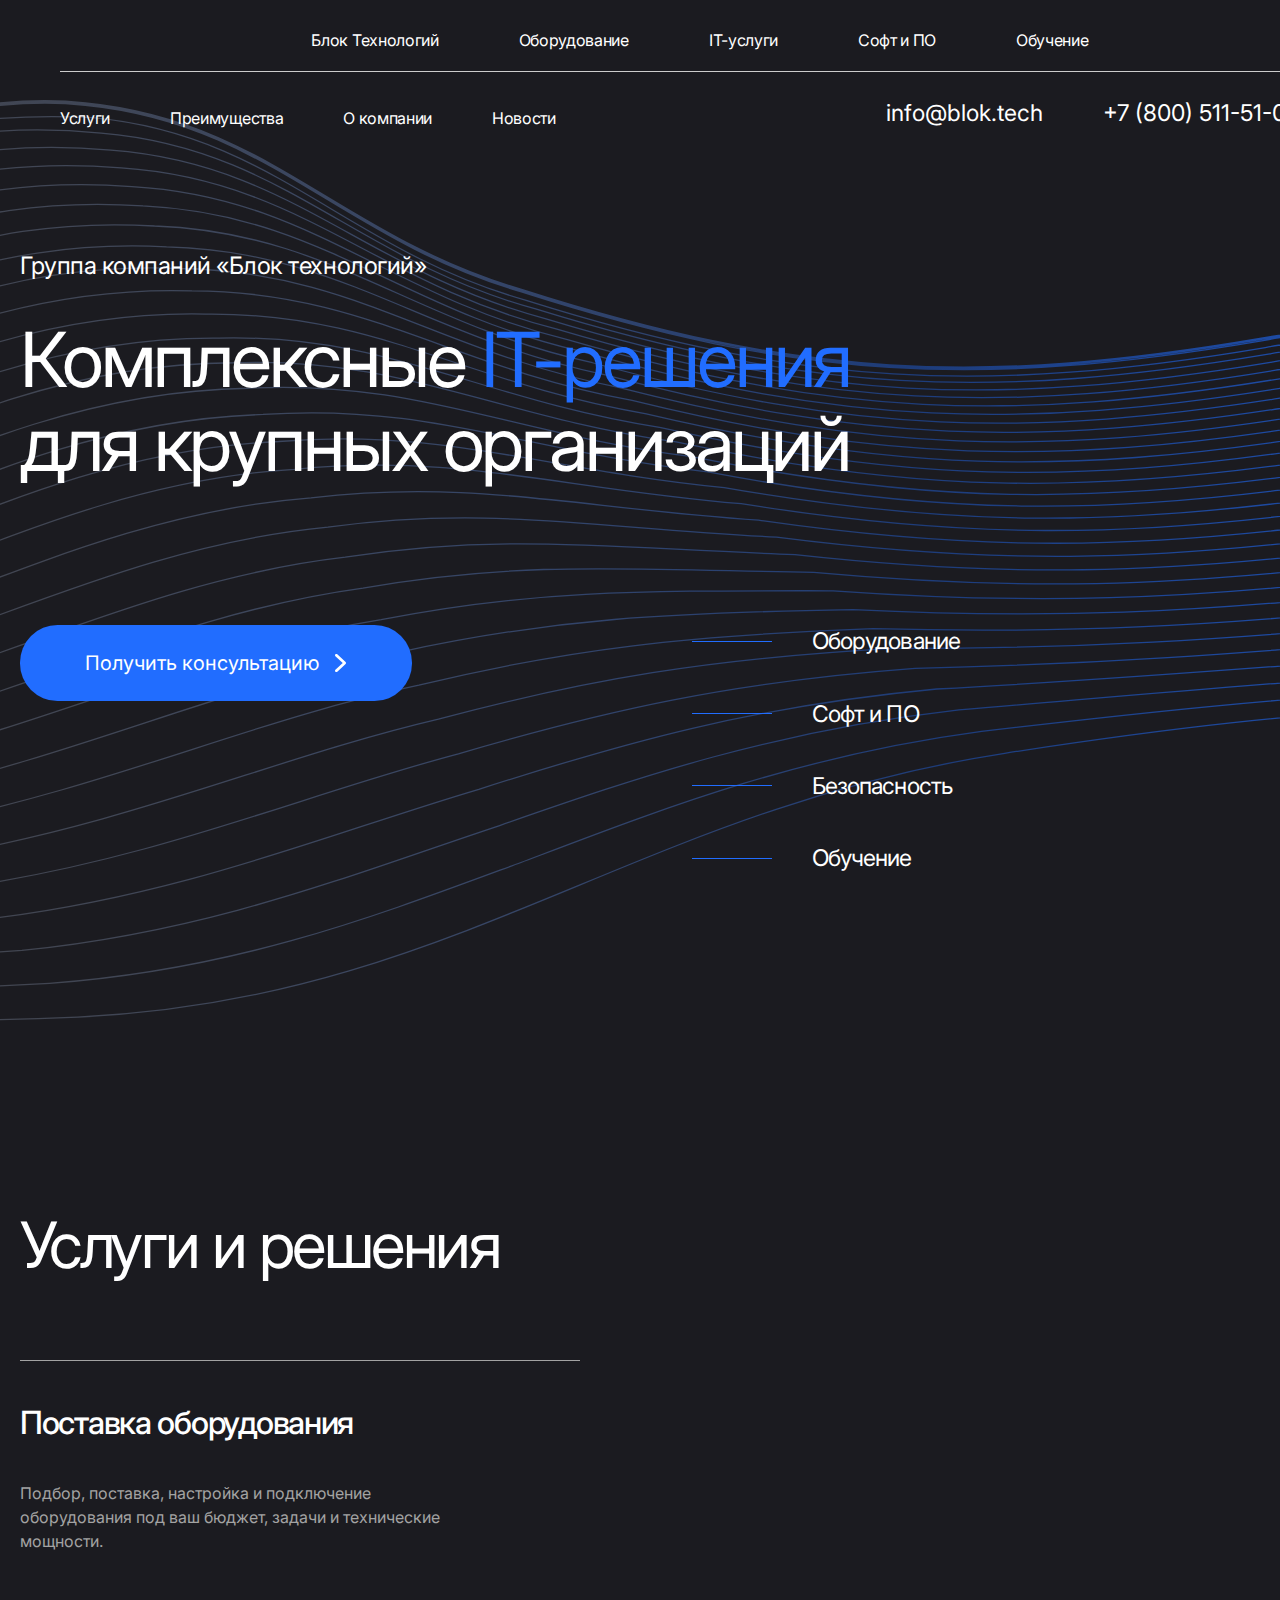
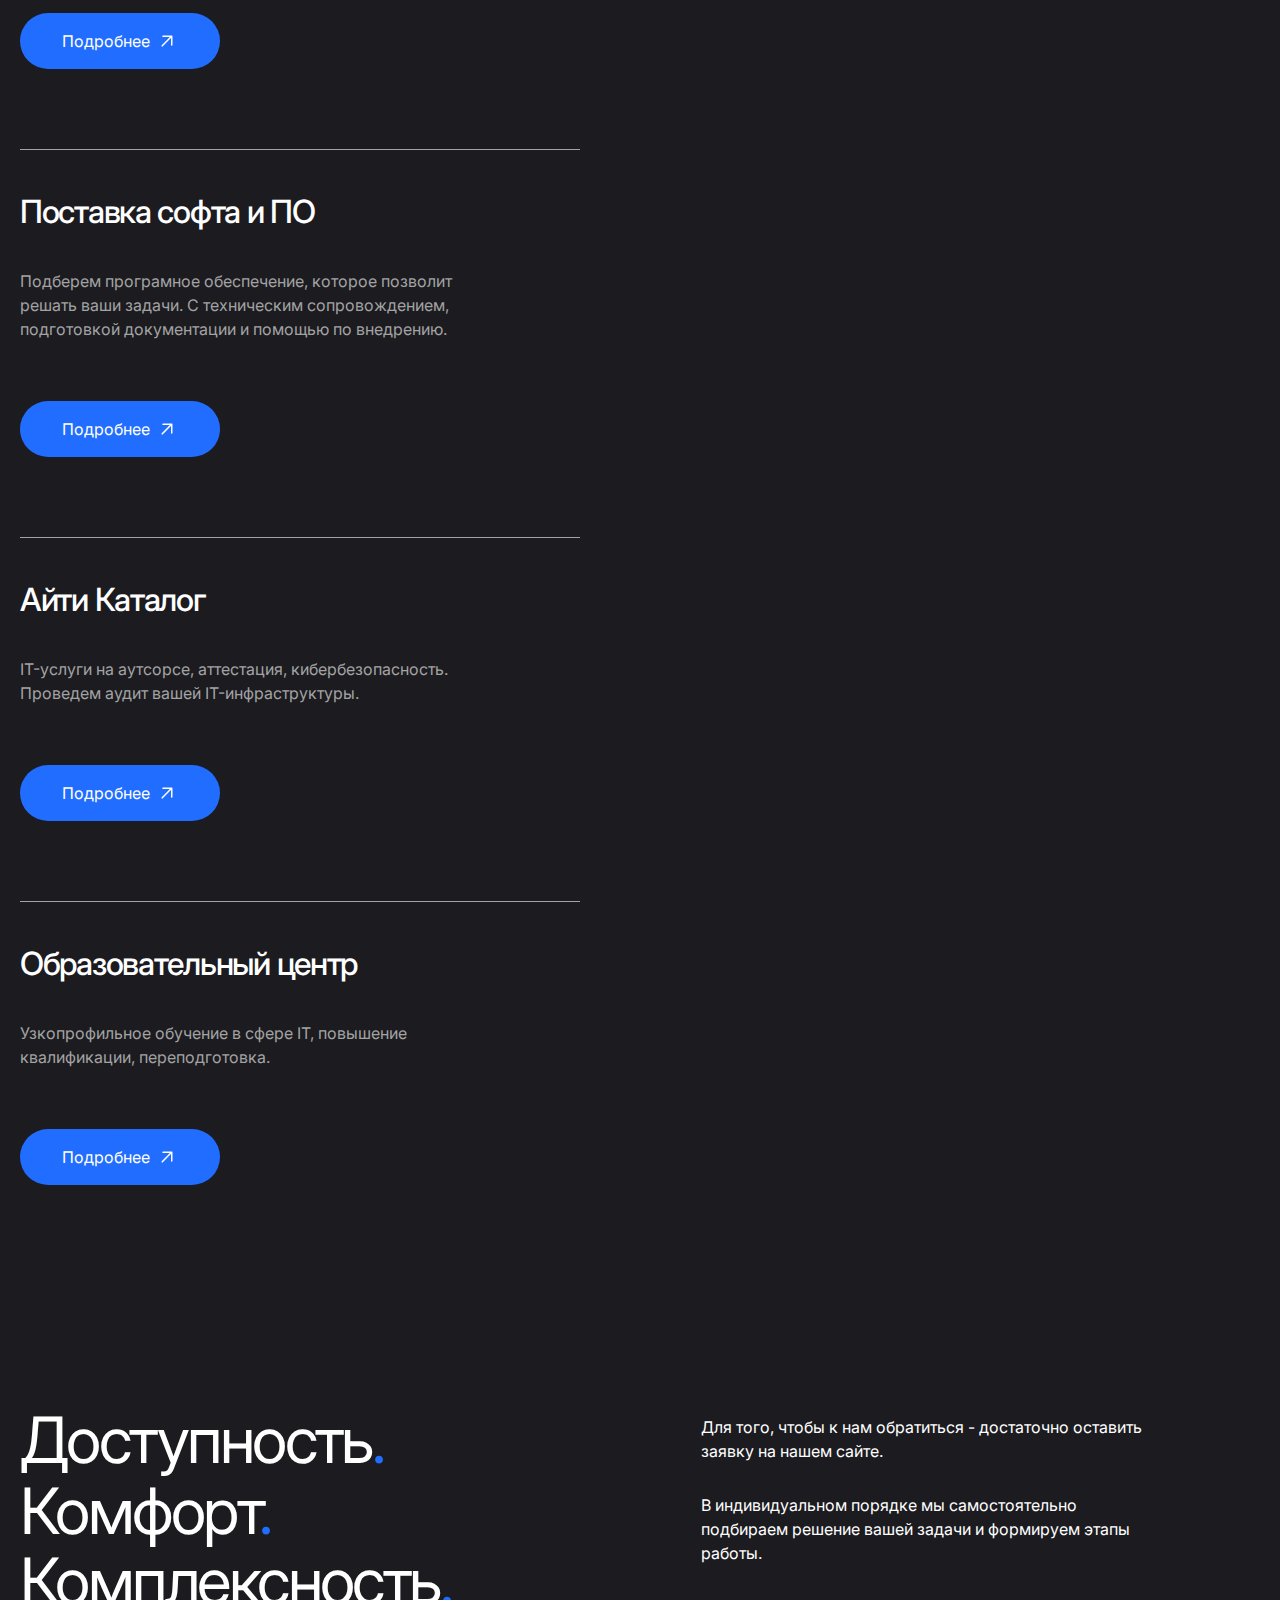
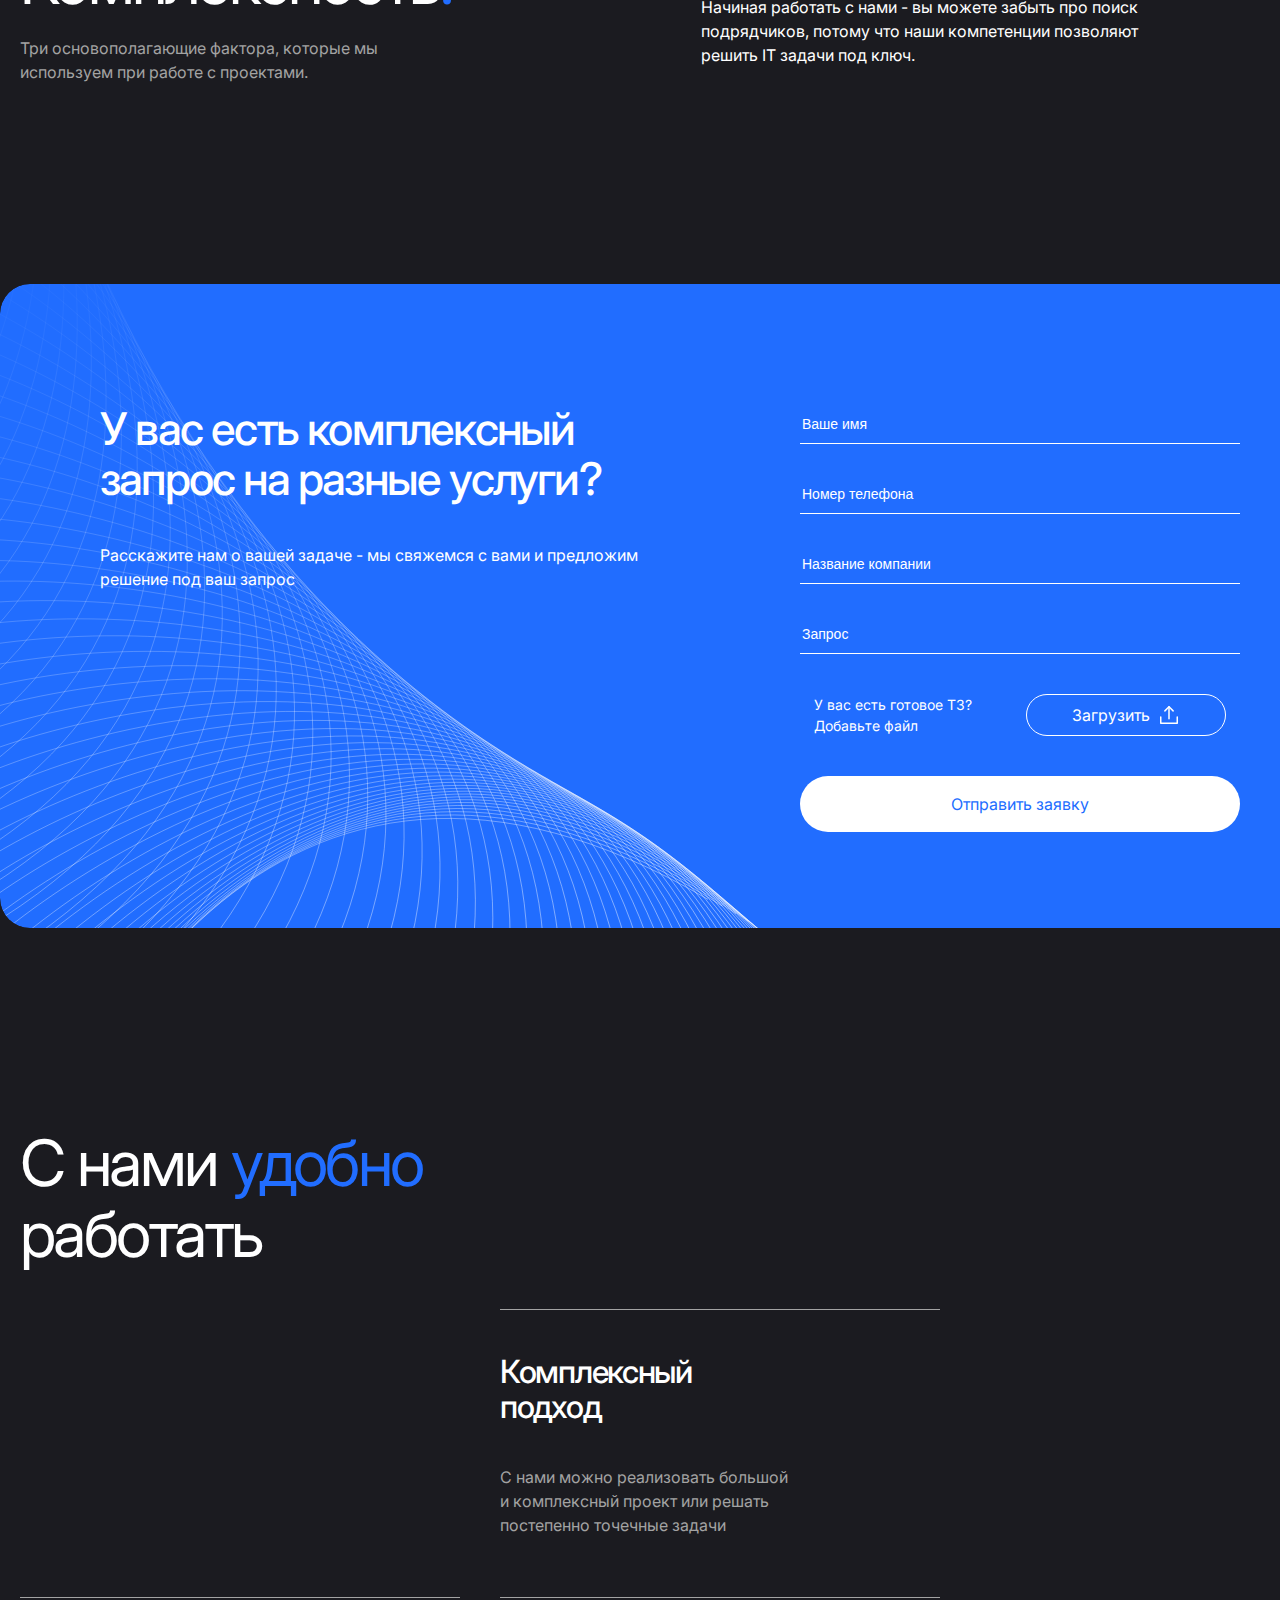
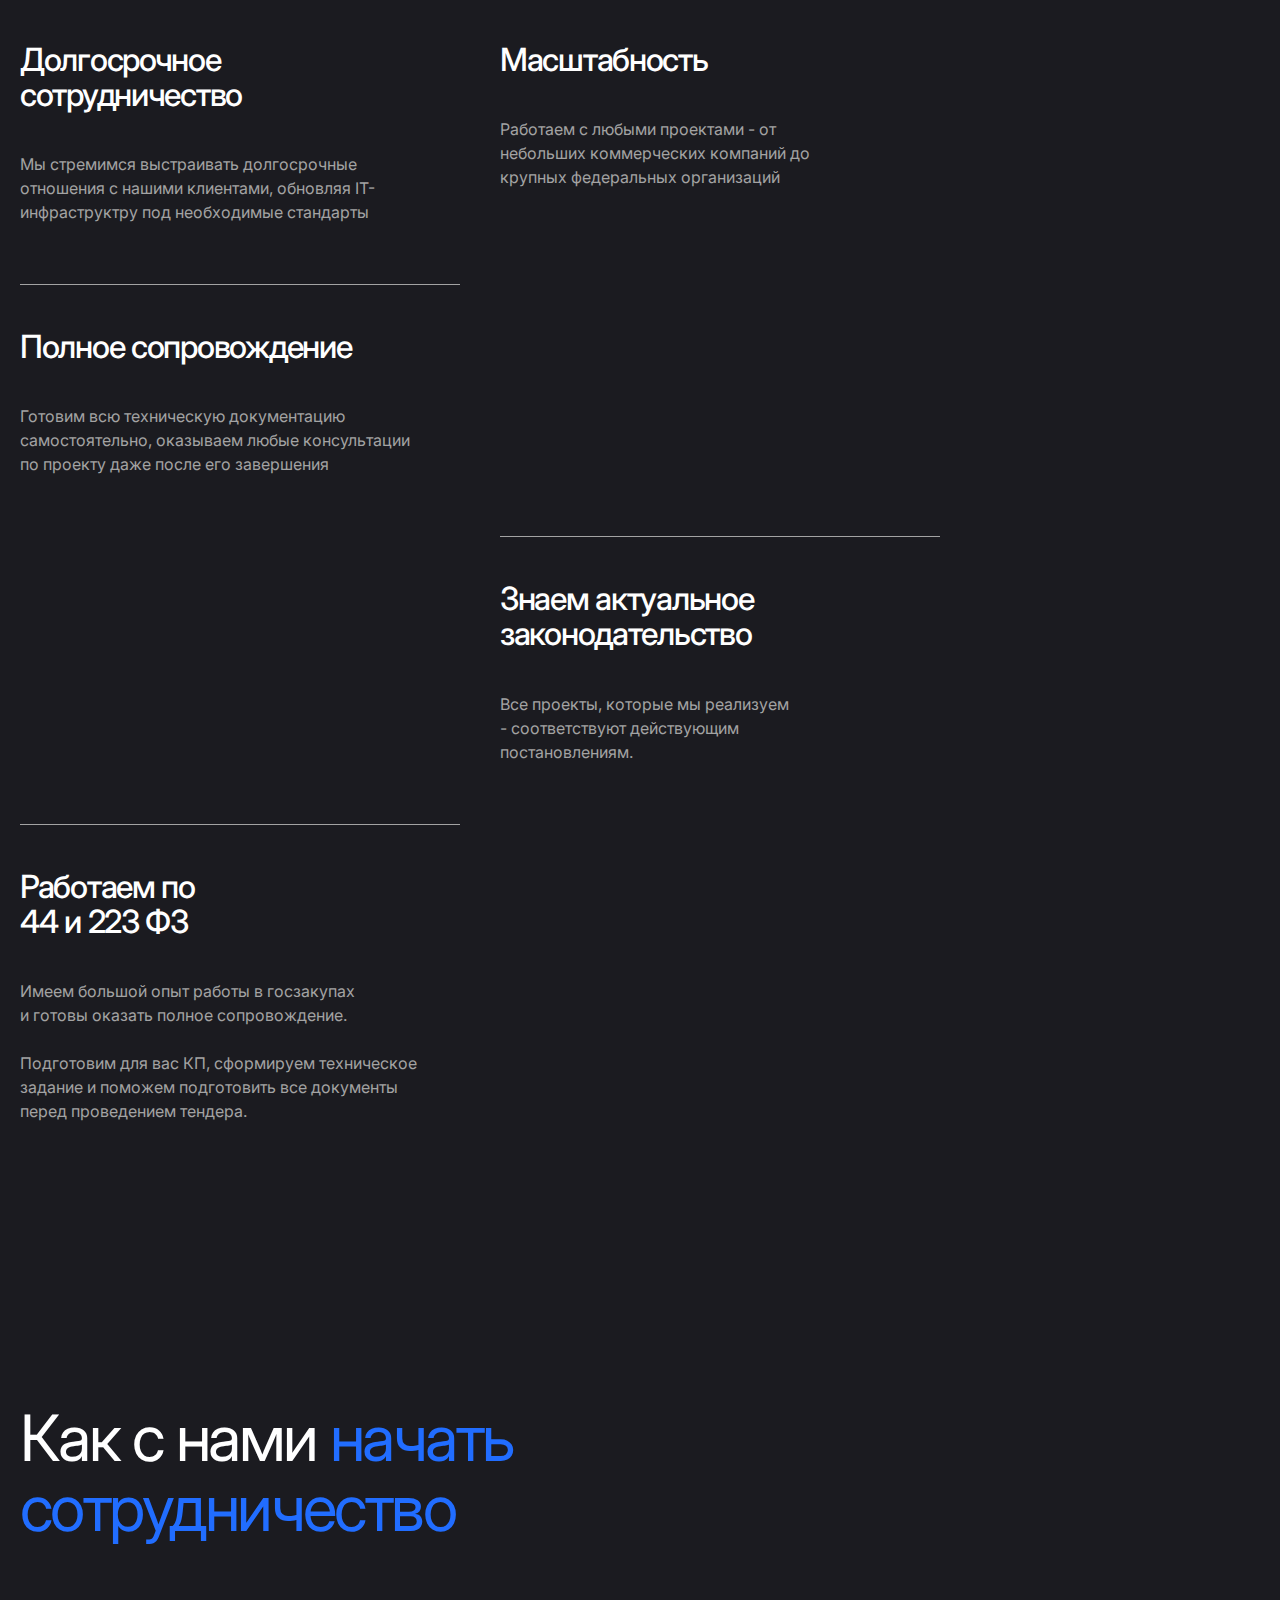
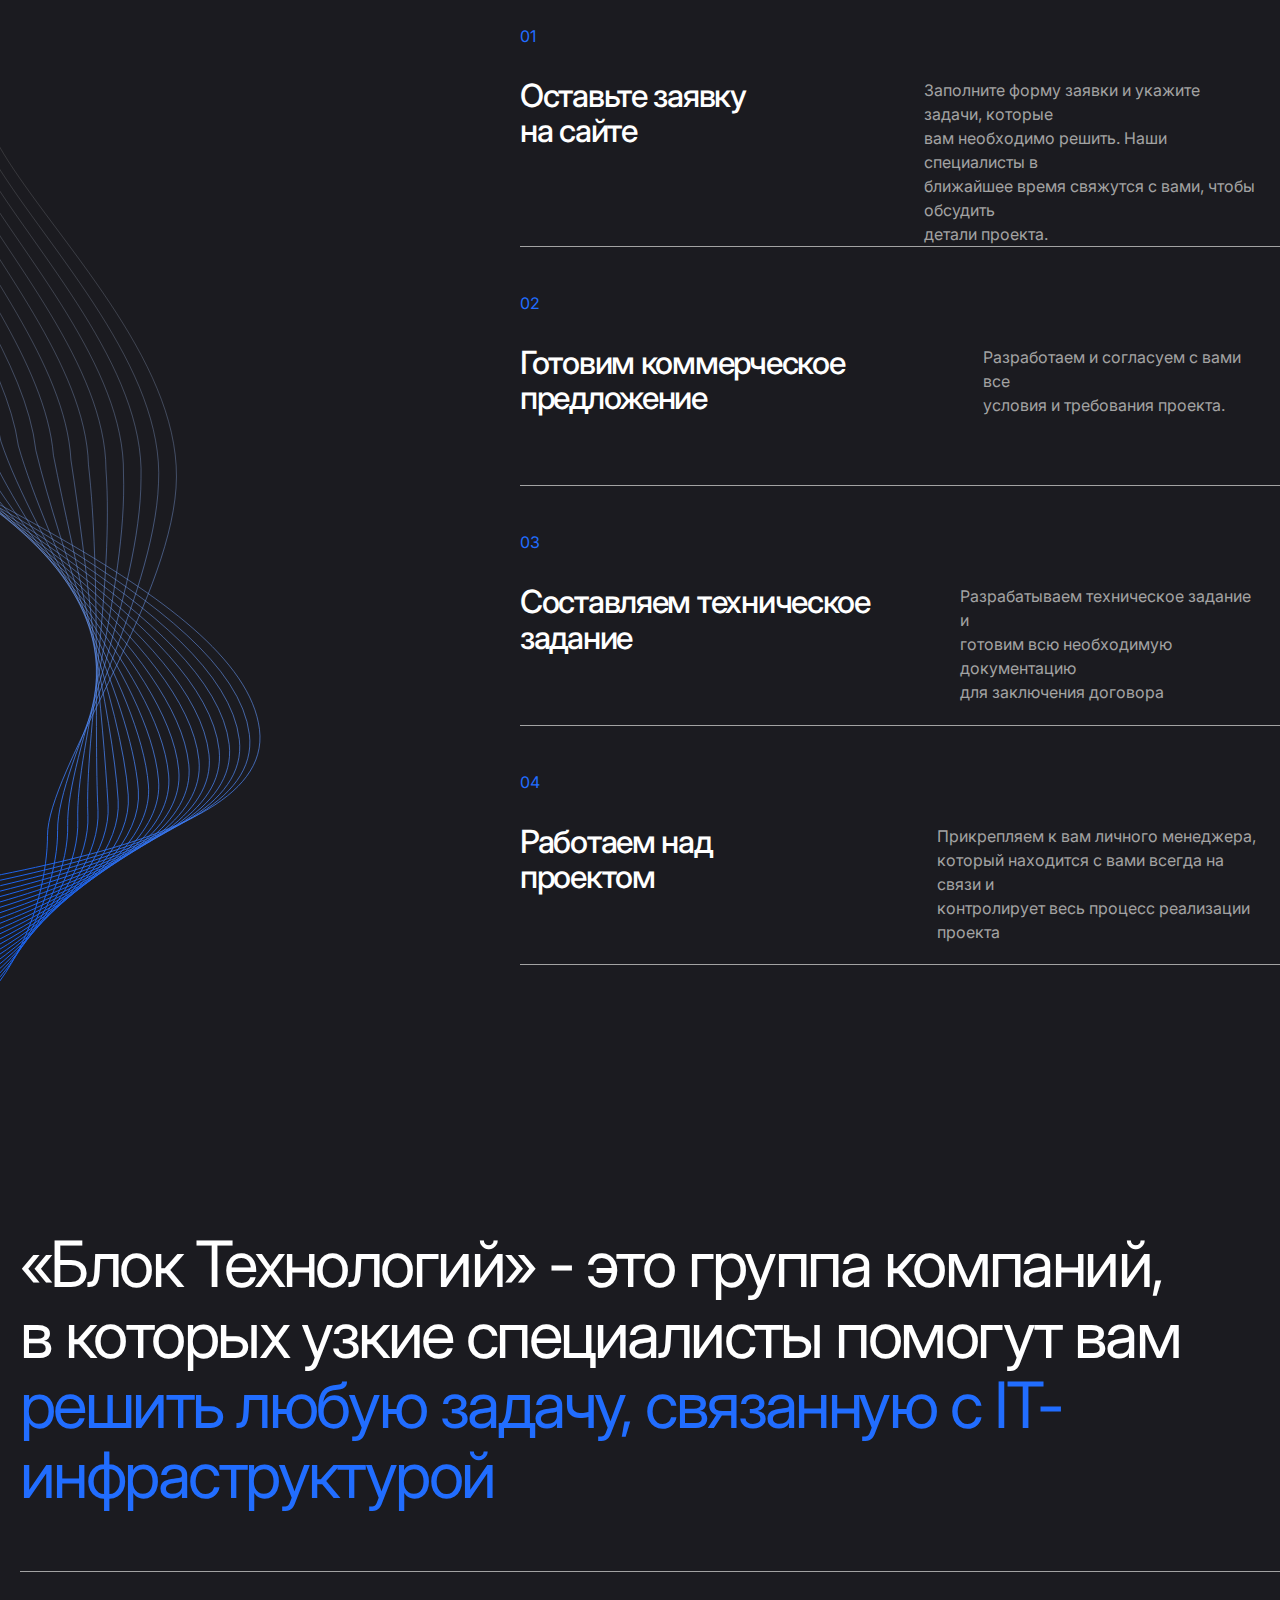
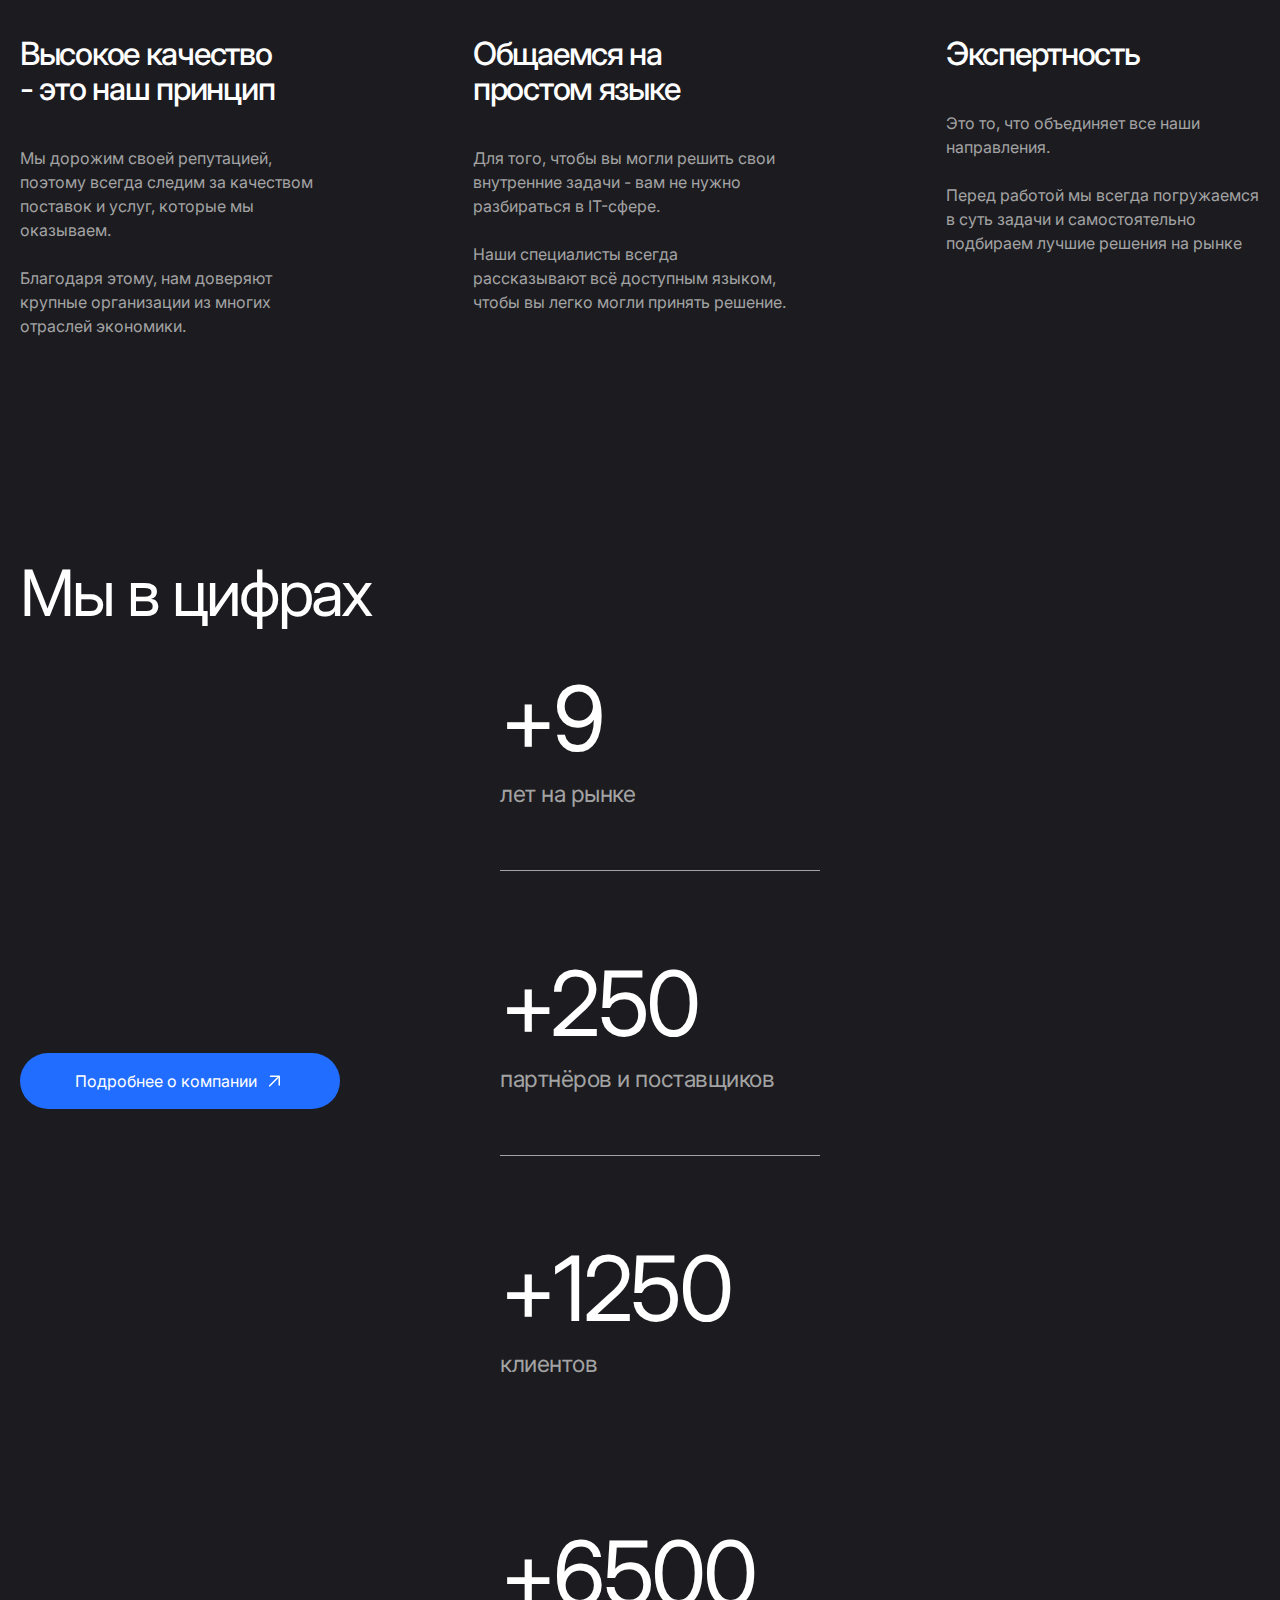
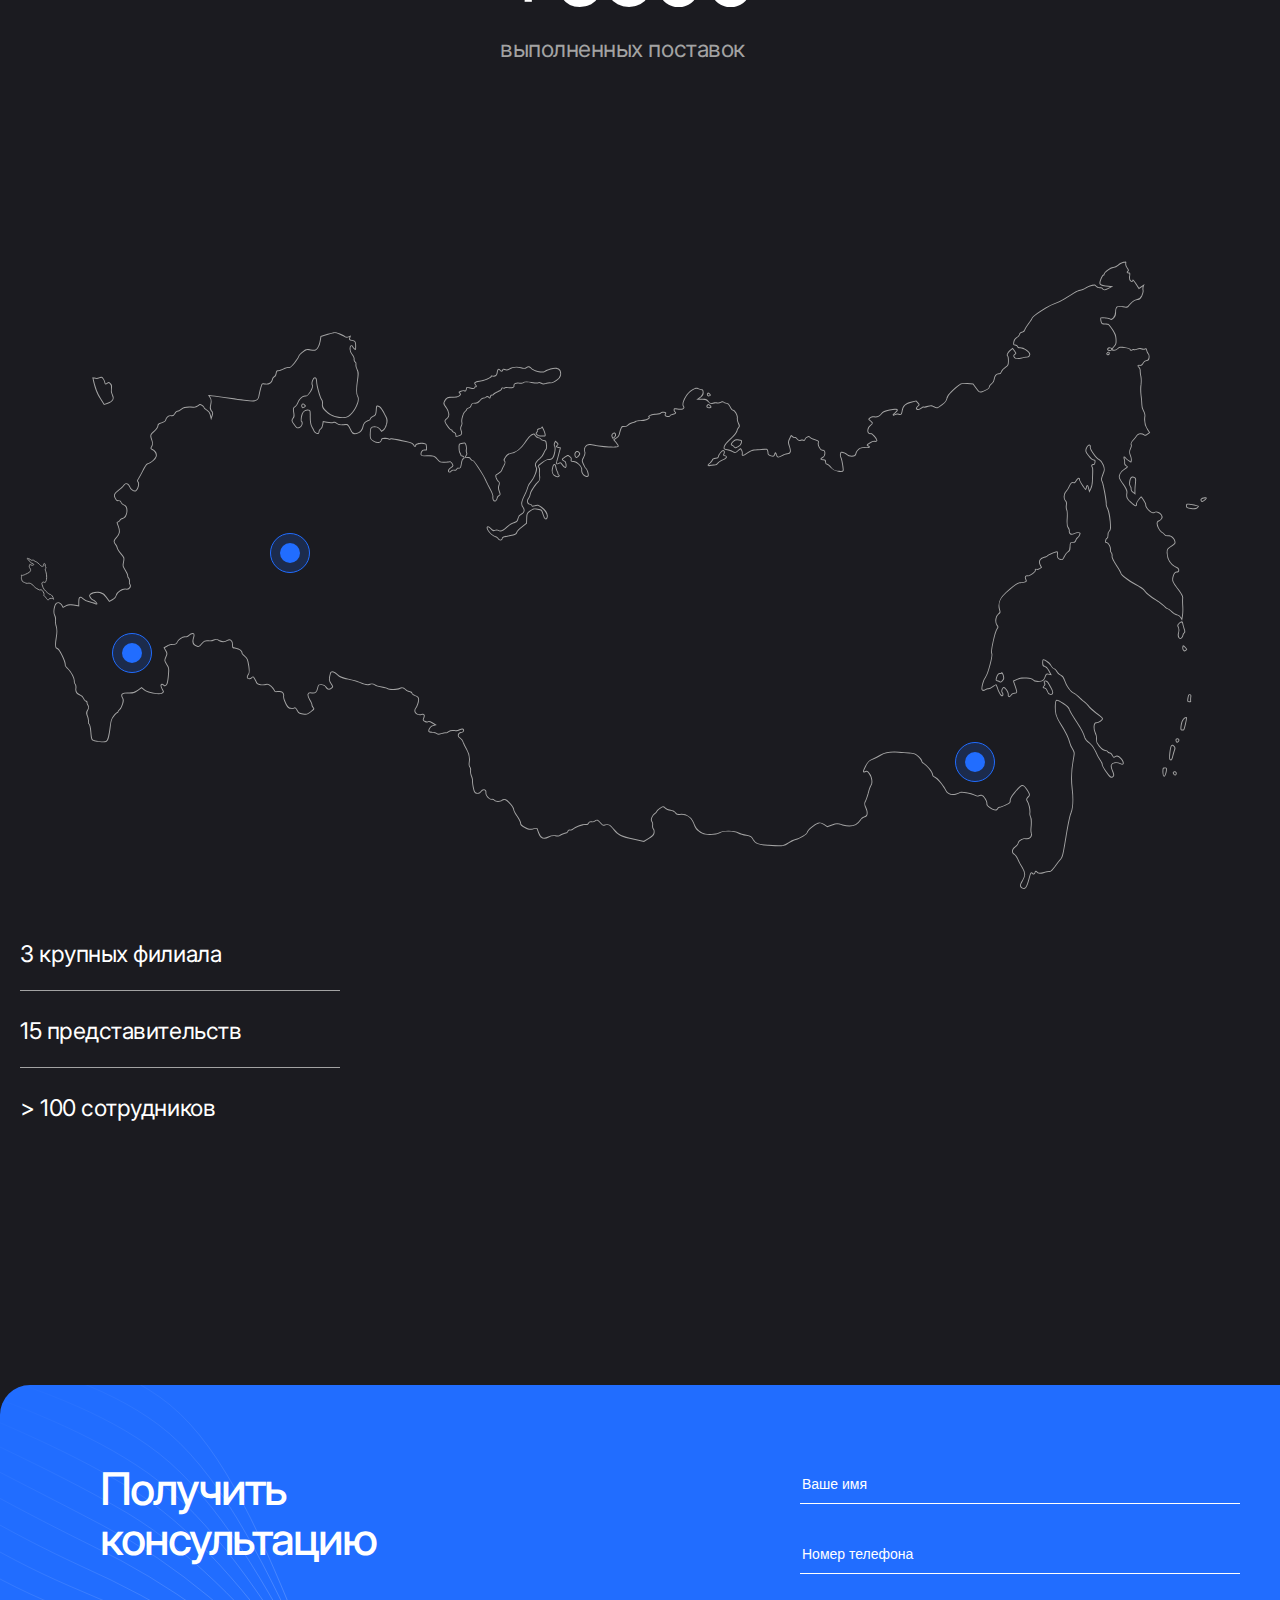
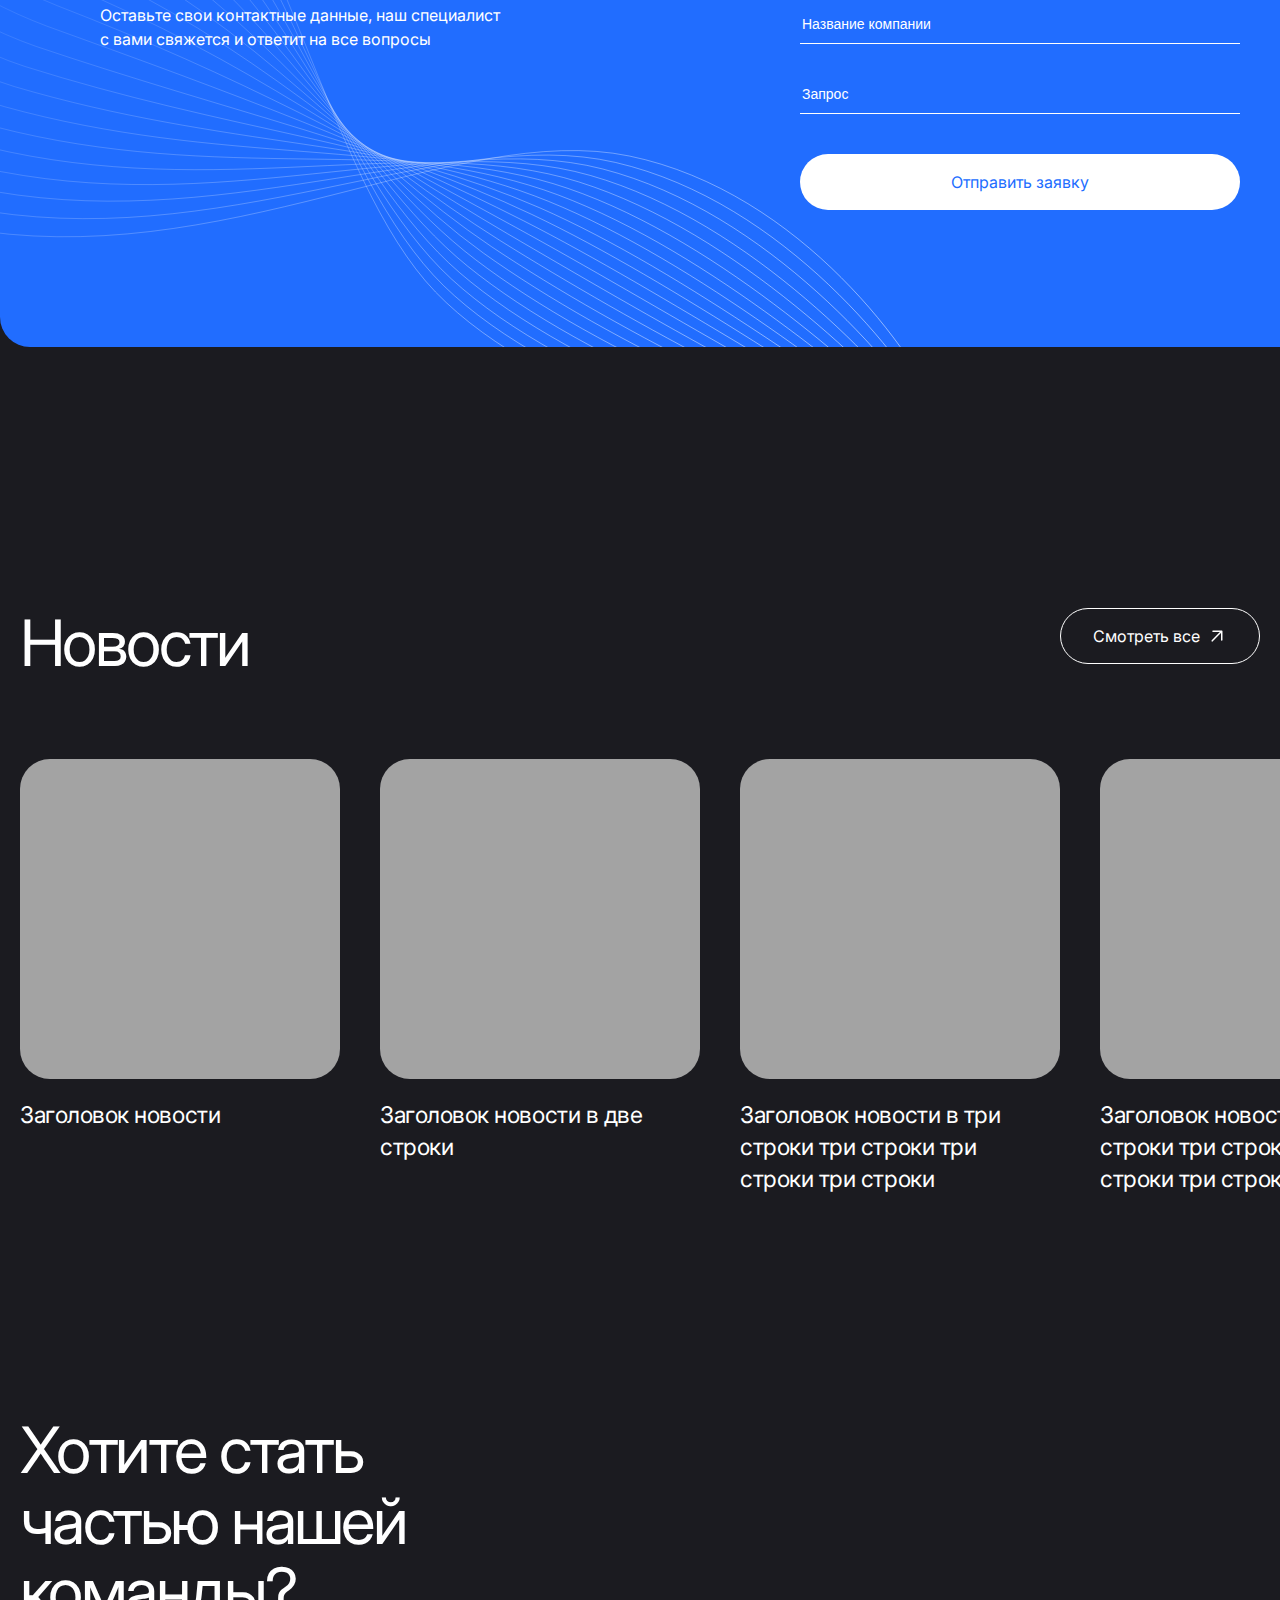
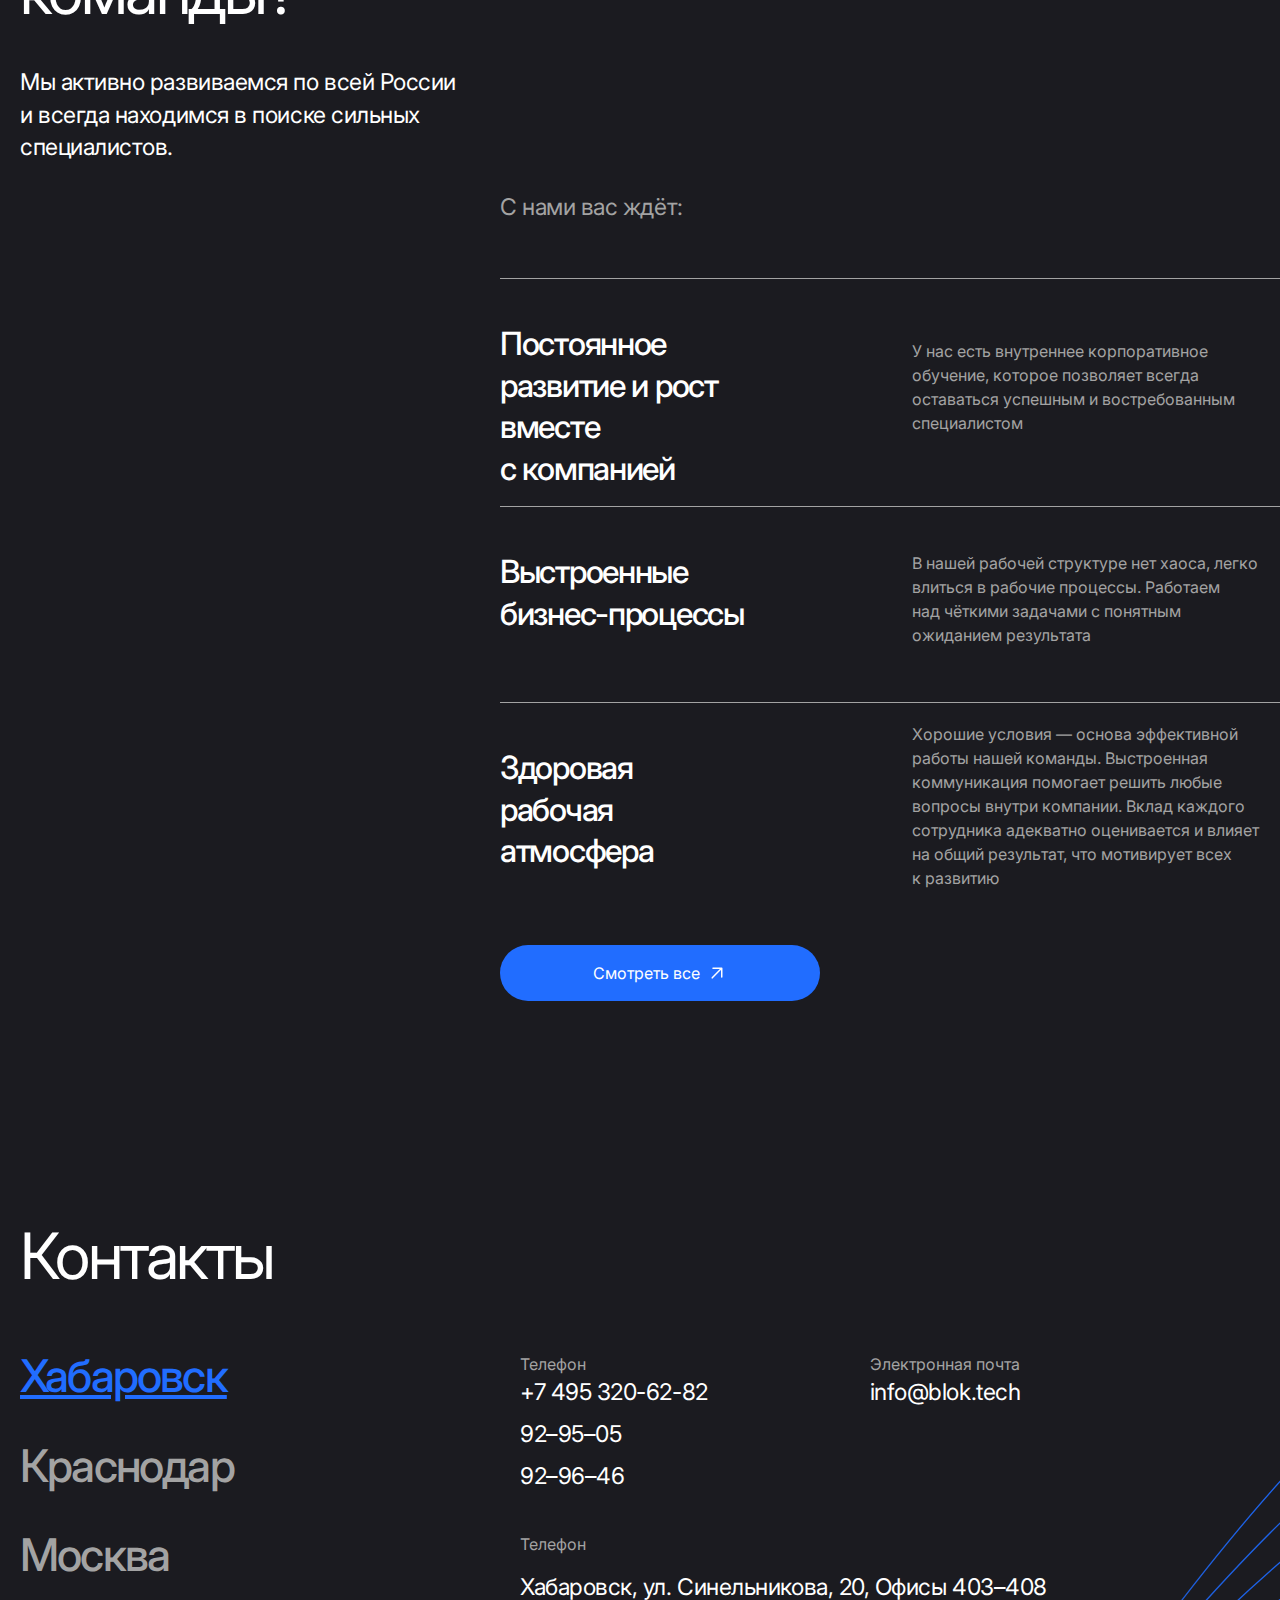
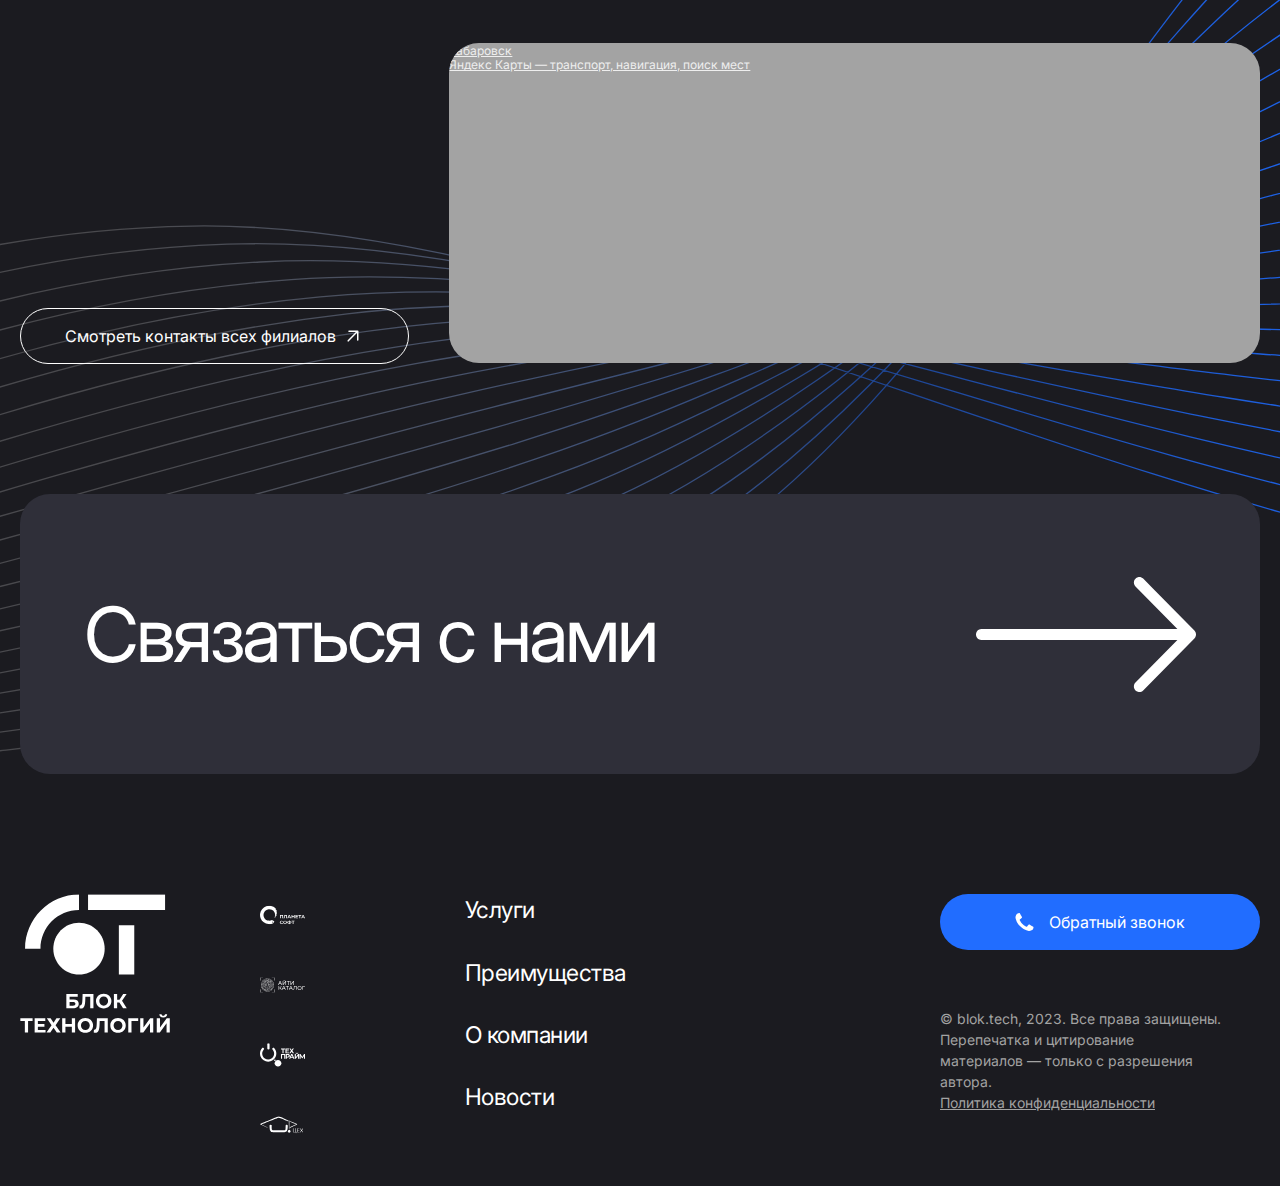
==== commit 86f5ec82: "Add files via upload" ====
--- a/index.html
+++ b/index.html
@@ -44,16 +44,16 @@
                </div>
                <hr class="header__upper-div-hr">
                <div class="header__upper-div-down">
-                  <a href="#" class="header__upper-div-down-item">
+                  <a href="#uslugi" class="header__upper-div-down-item">
                      Услуги
                   </a>
-                  <a href="#" class="header__upper-div-down-item">
+                  <a href="#pri" class="header__upper-div-down-item">
                      Преимущества
                   </a>
-                  <a href="#" class="header__upper-div-down-item">
+                  <a href="#about" class="header__upper-div-down-item">
                      О компании
                   </a>
-                  <a href="#" class="header__upper-div-down-item">
+                  <a href="#news" class="header__upper-div-down-item">
                      Новости
                   </a>
                   <p class="header__upper-div-down-email">
@@ -120,7 +120,7 @@
       </div>
    </header>
 
-   <section class="services">
+   <section class="services" id="uslugi">
       <div class="container">
          <h2 class="services__title">
             Услуги и решения
@@ -331,7 +331,7 @@
       </div>
    </section>
 
-   <section class="why">
+   <section class="why" id="pri"> 
       <div class="container">
          <p class="why__title">
             С нами <b class="why__title-b">удобно</b><br> работать
@@ -514,7 +514,7 @@
       </div>
    </section>
 
-   <section class="about">
+   <section class="about" id="about">
       <div class="container">
          <p class="about__title">
             «Блок Технологий» - это группа компаний, в которых узкие специалисты помогут вам <b
@@ -548,7 +548,8 @@
                   Для того, чтобы вы могли решить свои<br> внутренние задачи - вам не нужно<br> разбираться в IT-сфере.
                   <br>
                   <br>
-                  Наши специалисты всегда<br> рассказывают всё доступным языком,<br> чтобы вы легко могли принять решение.
+                  Наши специалисты всегда<br> рассказывают всё доступным языком,<br> чтобы вы легко могли принять
+                  решение.
                </p>
             </div>
 
@@ -560,7 +561,8 @@
                   Это то, что объединяет все наши<br> направления.
                   <br>
                   <br>
-                  Перед работой мы всегда погружаемся<br> в суть задачи и самостоятельно<br> подбираем лучшие решения на рынке
+                  Перед работой мы всегда погружаемся<br> в суть задачи и самостоятельно<br> подбираем лучшие решения на
+                  рынке
                </p>
             </div>
          </div>
@@ -568,10 +570,455 @@
    </section>
 
    <section class="numbers">
-      
-   </section>
-
-   <script src="js/main.min.js"></script>
+      <div class="container">
+         <p class="numbers__title">
+            Мы в цифрах
+         </p>
+         <div class="numbers__flex">
+            <div class="numbers__flex-item">
+               <button class="numbers__flex-item-btn">
+                  <p class="numbers__flex-item-btn-text">
+                     Подробнее о компании
+                  </p>
+                  <svg class="numbers__flex-item-btn-arrow" width="23" height="16" viewBox="0 0 23 16" fill="none"
+                     xmlns="http://www.w3.org/2000/svg">
+                     <g clip-path="url(#clip0_273_56)">
+                        <path class="numbers__flex-item-btn-arrow-fill"
+                           d="M7.4894 3.15288L16.2398 3.15288L16.2398 12.1022" stroke="white" stroke-width="1.5"
+                           stroke-linecap="round" stroke-linejoin="round" />
+                        <path class="numbers__flex-item-btn-arrow-fill" d="M15.6324 3.77393L6.76014 12.8479"
+                           stroke="white" stroke-width="1.5" stroke-linecap="round" stroke-linejoin="round" />
+                     </g>
+                     <defs>
+                        <clipPath id="clip0_273_56">
+                           <rect width="22" height="15" fill="white" transform="translate(0.5 0.5)" />
+                        </clipPath>
+                     </defs>
+                  </svg>
+               </button>
+            </div>
+
+            <div class="numbers__flex-item-twoflex">
+               <div class="numbers__flex-item-twoflex-item">
+                  <p class="numbers__flex-item-twoflex-item-nomber">
+                     +9
+                  </p>
+                  <p class="numbers__flex-item-twoflex-item-text">
+                     лет на рынке
+                  </p>
+                  <svg class="numbers__flex-item-twoflex-item-line" width="320" height="1" viewBox="0 0 320 1"
+                     fill="none" xmlns="http://www.w3.org/2000/svg">
+                     <rect width="320" height="1" fill="#A3A3A3" />
+                  </svg>
+               </div>
+
+               <div class="numbers__flex-item-twoflex-item">
+                  <p class="numbers__flex-item-twoflex-item-nomber">
+                     +250
+                  </p>
+                  <p class="numbers__flex-item-twoflex-item-text">
+                     партнёров и поставщиков
+                  </p>
+                  <svg class="numbers__flex-item-twoflex-item-line" width="320" height="1" viewBox="0 0 320 1"
+                     fill="none" xmlns="http://www.w3.org/2000/svg">
+                     <rect width="320" height="1" fill="#A3A3A3" />
+                  </svg>
+               </div>
+
+               <div class="numbers__flex-item-twoflex-item">
+                  <p class="numbers__flex-item-twoflex-item-nomber">
+                     +1250
+                  </p>
+                  <p class="numbers__flex-item-twoflex-item-text">
+                     клиентов
+                  </p>
+               </div>
+
+               <div class="numbers__flex-item-twoflex-item">
+                  <p class="numbers__flex-item-twoflex-item-nomber">
+                     +6500
+                  </p>
+                  <p class="numbers__flex-item-twoflex-item-text">
+                     выполненных поставок
+                  </p>
+               </div>
+            </div>
+         </div>
+      </div>
+   </section>
+
+   <section class="map">
+      <div class="container">
+         <img src="images/map.svg" alt="#" class="map__svg">
+         <div class="map__point1">
+            <div class="map__point1-div">
+               <p class="map__point1-div-text">
+                  Краснодар
+               </p>
+            </div>
+            <svg class="map__point-svg" width="40" height="40" viewBox="0 0 40 40" fill="none"
+               xmlns="http://www.w3.org/2000/svg">
+               <circle cx="20" cy="20" r="19.5" fill="#216DFF" fill-opacity="0.2" stroke="#216DFF" />
+               <circle cx="20" cy="20" r="10" fill="#216DFF" />
+            </svg>
+         </div>
+         <div class="map__point2">
+            <div class="map__point2-div">
+               <p class="map__point2-div-text">
+                  Москва
+               </p>
+            </div>
+            <svg class="map__point-svg" width="40" height="40" viewBox="0 0 40 40" fill="none"
+               xmlns="http://www.w3.org/2000/svg">
+               <circle cx="20" cy="20" r="19.5" fill="#216DFF" fill-opacity="0.2" stroke="#216DFF" />
+               <circle cx="20" cy="20" r="10" fill="#216DFF" />
+            </svg>
+         </div>
+         <div class="map__point3">
+            <div class="map__point3-div">
+               <p class="map__point3-div-text">
+                  Хабаровск
+               </p>
+            </div>
+            <svg class="map__point-svg" width="40" height="40" viewBox="0 0 40 40" fill="none"
+               xmlns="http://www.w3.org/2000/svg">
+               <circle cx="20" cy="20" r="19.5" fill="#216DFF" fill-opacity="0.2" stroke="#216DFF" />
+               <circle cx="20" cy="20" r="10" fill="#216DFF" />
+            </svg>
+         </div>
+         <div class="map__info">
+            <p class="map__info-text">
+               3 крупных филиала
+            </p>
+            <svg class="map__info-line" width="320" height="1" viewBox="0 0 320 1" fill="none"
+               xmlns="http://www.w3.org/2000/svg">
+               <rect width="320" height="1" fill="#A3A3A3" />
+            </svg>
+            <p class="map__info-text">
+               15 представительств
+            </p>
+            <svg class="map__info-line" width="320" height="1" viewBox="0 0 320 1" fill="none"
+               xmlns="http://www.w3.org/2000/svg">
+               <rect width="320" height="1" fill="#A3A3A3" />
+            </svg>
+            <p class="map__info-text">
+               > 100 сотрудников
+            </p>
+         </div>
+      </div>
+   </section>
+
+   <section class="secondform">
+      <div class="container">
+         <div class="secondform__flex">
+            <div class="secondform__flex-item">
+               <p class="secondform__flex-item-title">
+                  Получить<br> консультацию
+               </p>
+               <p class="secondform__flex-item-subtitle">
+                  Оставьте свои контактные данные, наш специалист<br> с вами свяжется и ответит на все вопросы
+               </p>
+            </div>
+            <form class="secondform__flex-item">
+               <input type="text" class="secondform__flex-item-input" placeholder="Ваше имя">
+               <input type="text" class="secondform__flex-item-input" placeholder="Номер телефона">
+               <input type="text" class="secondform__flex-item-input" placeholder="Название компании">
+               <input type="text" class="secondform__flex-item-input" placeholder="Запрос">
+               <button class="secondform__flex-item-btn">Отправить заявку</button>
+            </form>
+         </div>
+      </div>
+   </section>
+
+   <section class="news" id="news">
+      <div class="container">
+         <div class="news__up-flex">
+            <p class="news__up-flex-title">
+               Новости
+            </p>
+            <button class="news__up-flex-btn">
+               <p class="news__up-flex-btn-text">
+                  Смотреть все
+               </p>
+               <svg class="news__up-flex-btn-arrow" width="22" height="16" viewBox="0 0 22 16" fill="none"
+                  xmlns="http://www.w3.org/2000/svg">
+                  <g clip-path="url(#clip0_205_8)">
+                     <path class="news__up-flex-btn-arrow-fill" d="M6.9894 3.15288L15.7398 3.15288L15.7398 12.1022"
+                        stroke="white" stroke-width="1.5" stroke-linecap="round" stroke-linejoin="round" />
+                     <path class="news__up-flex-btn-arrow-fill" d="M15.1324 3.77405L6.26014 12.848" stroke="white"
+                        stroke-width="1.5" stroke-linecap="round" stroke-linejoin="round" />
+                  </g>
+                  <defs>
+                     <clipPath id="clip0_205_8">
+                        <rect width="22" height="15" fill="white" transform="translate(0 0.5)" />
+                     </clipPath>
+                  </defs>
+               </svg>
+            </button>
+         </div>
+         <div class="news__flex-items">
+            <div class="news__flex-items-container">
+
+               <div class="news__flex-items-container-item">
+                  <div class="news__flex-items-container-item-ico">
+
+                  </div>
+                  <p class="news__flex-items-container-item-text">
+                     Заголовок новости
+                  </p>
+               </div>
+
+               <div class="news__flex-items-container-item">
+                  <div class="news__flex-items-container-item-ico">
+
+                  </div>
+                  <p class="news__flex-items-container-item-text">
+                     Заголовок новости в две строки
+                  </p>
+               </div>
+
+               <div class="news__flex-items-container-item">
+                  <div class="news__flex-items-container-item-ico">
+
+                  </div>
+                  <p class="news__flex-items-container-item-text">
+                     Заголовок новости в три строки три строки три строки три строки
+                  </p>
+               </div>
+
+               <div class="news__flex-items-container-item">
+                  <div class="news__flex-items-container-item-ico">
+
+                  </div>
+                  <p class="news__flex-items-container-item-text">
+                     Заголовок новости в три строки три строки три строки три строки
+                  </p>
+               </div>
+
+            </div>
+         </div>
+      </div>
+   </section>
+
+   <section class="team">
+      <div class="container">
+         <p class="team__title">
+            Хотите стать частью нашей команды?
+         </p>
+         <p class="team__subtitle">
+            Мы активно развиваемся по всей России и всегда находимся в поиске сильных специалистов.
+         </p>
+         <div class="team__info">
+            <p class="team__info-pretext">
+               С нами вас ждёт:
+            </p>
+            <svg class="team__info-line1" width="920" height="1" viewBox="0 0 920 1" fill="none"
+               xmlns="http://www.w3.org/2000/svg">
+               <rect width="920" height="1" fill="#A3A3A3" />
+            </svg>
+            <div class="team__info-flex">
+               <p class="team__info-flex-title">
+                  Постоянное развитие и рост вместе с компанией
+               </p>
+               <p class="team__info-flex-subtitle team__info-flex-subtitle1">
+                  У нас есть внутреннее корпоративное обучение, которое позволяет всегда оставаться успешным
+                  и востребованным специалистом
+               </p>
+            </div>
+            <svg class="team__info-line2" width="920" height="1" viewBox="0 0 920 1" fill="none"
+               xmlns="http://www.w3.org/2000/svg">
+               <rect width="920" height="1" fill="#A3A3A3" />
+            </svg>
+            <div class="team__info-flex">
+               <p class="team__info-flex-title">
+                  Выстроенные бизнес-процессы
+               </p>
+               <p class="team__info-flex-subtitle team__info-flex-subtitle2">
+                  В нашей рабочей структуре нет хаоса, легко влиться в рабочие процессы. Работаем над чёткими задачами
+                  с понятным ожиданием результата
+               </p>
+            </div>
+            <svg class="team__info-line3" width="920" height="1" viewBox="0 0 920 1" fill="none"
+               xmlns="http://www.w3.org/2000/svg">
+               <rect width="920" height="1" fill="#A3A3A3" />
+            </svg>
+            <div class="team__info-flex">
+               <p class="team__info-flex-title">
+                  Здоровая рабочая атмосфера
+               </p>
+               <p class="team__info-flex-subtitle team__info-flex-subtitle3">
+                  Хорошие условия — основа эффективной работы нашей команды. Выстроенная коммуникация помогает решить
+                  любые вопросы внутри компании. Вклад каждого сотрудника адекватно оценивается и влияет на общий
+                  результат, что мотивирует всех к развитию
+               </p>
+            </div>
+            <button class="team__info-btn">
+               <p class="team__info-btn-text">
+                  Смотреть все
+               </p>
+               <svg class="team__info-btn-arrow" width="22" height="16" viewBox="0 0 22 16" fill="none"
+                  xmlns="http://www.w3.org/2000/svg">
+                  <g clip-path="url(#clip0_205_8)">
+                     <path class="team__info-btn-arrow-fill" d="M6.9894 3.15288L15.7398 3.15288L15.7398 12.1022"
+                        stroke="white" stroke-width="1.5" stroke-linecap="round" stroke-linejoin="round" />
+                     <path class="team__info-btn-arrow-fill" d="M15.1324 3.77405L6.26014 12.848" stroke="white"
+                        stroke-width="1.5" stroke-linecap="round" stroke-linejoin="round" />
+                  </g>
+                  <defs>
+                     <clipPath id="clip0_205_8">
+                        <rect width="22" height="15" fill="white" transform="translate(0 0.5)" />
+                     </clipPath>
+                  </defs>
+               </svg>
+            </button>
+         </div>
+      </div>
+   </section>
+
+   <section class="contacts">
+      <div class="container">
+         <div class="contacts__title">
+            Контакты
+         </div>
+         <div class="contacts__citys">
+            <p class="contacts__citys-item" id="khabarovsk">
+               Хабаровск
+            </p>
+            <p class="contacts__citys-item" id="krasnodar">
+               Краснодар
+            </p>
+            <p class="contacts__citys-item" id="moskow">
+               Москва
+            </p>
+         </div>
+         <div class="contacts__tab">
+            <div class="contacts__tab-flex">
+               <div class="contacts__tab-flex-item">
+                  <p class="contacts__tab-flex-item-infos">
+                     Телефон
+                  </p>
+                  <p class="contacts__tab-flex-item-nomber">
+                     +7 495 320-62-82
+                  </p>
+                  <p class="contacts__tab-flex-item-nomber contacts__tab-flex-item-nomber-khb">
+                     92–95–05
+                  </p>
+                  <p class="contacts__tab-flex-item-nomber contacts__tab-flex-item-nomber-khb">
+                     92–96–46
+                  </p>
+               </div>
+               <div class="contacts__tab-flex-item">
+                  <p class="contacts__tab-flex-item-infos">
+                     Электронная почта
+                  </p>
+                  <p class="contacts__tab-flex-item-email">
+                     info@blok.tech
+                  </p>
+               </div>
+            </div>
+            <div class="contacts__tab-adress">
+               <p class="contacts__tab-adress-infos">
+                  Телефон
+               </p>
+               <p class="contacts__tab-adress-nomber">
+                  Хабаровск, ул. Синельникова, 20, Офисы 403–408
+               </p>
+            </div>
+         </div>
+         <div class="contacts__flex-down">
+            <button class="contacts__flex-down-btn">
+               <p class="contacts__flex-down-btn-text">
+                  Смотреть контакты всех филиалов
+               </p>
+               <svg class="contacts__flex-down-btn-arrow" width="22" height="16" viewBox="0 0 22 16" fill="none"
+                  xmlns="http://www.w3.org/2000/svg">
+                  <g clip-path="url(#clip0_205_8)">
+                     <path class="contacts__flex-down-btn-arrow-fill"
+                        d="M6.9894 3.15288L15.7398 3.15288L15.7398 12.1022" stroke="white" stroke-width="1.5"
+                        stroke-linecap="round" stroke-linejoin="round" />
+                     <path class="contacts__flex-down-btn-arrow-fill" d="M15.1324 3.77405L6.26014 12.848" stroke="white"
+                        stroke-width="1.5" stroke-linecap="round" stroke-linejoin="round" />
+                  </g>
+                  <defs>
+                     <clipPath id="clip0_205_8">
+                        <rect width="22" height="15" fill="white" transform="translate(0 0.5)" />
+                     </clipPath>
+                  </defs>
+               </svg>
+            </button>
+
+            <div class="contacts__flex-down-div" style="position:relative;overflow:hidden;"><a
+                  href="https://yandex.ru/maps/76/khabarovsk/?utm_medium=mapframe&utm_source=maps"
+                  style="color:#eee;font-size:12px;position:absolute;top:0px;">Хабаровск</a><a
+                  href="https://yandex.ru/maps/76/khabarovsk/?ll=135.071917%2C48.480223&utm_medium=mapframe&utm_source=maps&z=12"
+                  style="color:#eee;font-size:12px;position:absolute;top:14px;">Яндекс Карты — транспорт, навигация,
+                  поиск мест</a><iframe src="https://yandex.ru/map-widget/v1/?ll=135.071917%2C48.480223&z=12"
+                  width="920" height="320" frameborder="1" allowfullscreen="true" style="position:relative;"></iframe>
+            </div>
+
+         </div>
+         <button class="contacts__biglink">
+            <p class="contacts__biglink-text">
+               Связаться с нами
+            </p>
+            <svg class="contacts__biglink-arrow" width="220" height="115" viewBox="0 0 220 115" fill="none"
+               xmlns="http://www.w3.org/2000/svg">
+               <path class="contacts__biglink-arrow-fill"
+                  d="M5.45076 51.971H201.393L159.47 9.43794C158.095 8.04043 157.557 6.00507 158.062 4.09828C158.567 2.19008 160.035 0.700481 161.914 0.188388C163.795 -0.322302 165.801 0.22202 167.179 1.61829L218.401 53.5864C218.657 53.8455 218.885 54.1295 219.085 54.4347C219.171 54.5655 219.23 54.7087 219.305 54.8457V54.8445C219.52 55.1783 219.672 55.5482 219.754 55.9381C219.801 56.0975 219.862 56.252 219.894 56.4176C220.035 57.1326 220.035 57.8687 219.894 58.5824C219.862 58.7481 219.801 58.9013 219.754 59.0619C219.672 59.4518 219.52 59.8217 219.305 60.1555C219.231 60.2926 219.172 60.4345 219.085 60.5666C218.885 60.8705 218.657 61.1545 218.401 61.4135L167.179 113.382V113.383C165.801 114.778 163.795 115.322 161.914 114.812C160.035 114.3 158.567 112.81 158.062 110.902C157.557 108.995 158.095 106.96 159.47 105.562L201.393 63.029H5.45076C3.50366 63.029 1.70384 61.9753 0.730175 60.2639C-0.243392 58.5525 -0.243392 56.4449 0.730175 54.7335C1.70374 53.0221 3.5035 51.9684 5.45076 51.9684V51.971Z"
+                  fill="white" />
+            </svg>
+         </button>
+      </div>
+   </section>
+
+   <footer class="footer">
+      <div class="container">
+         <div class="footer__flex">
+            <img src="images/logo1.svg" alt="#" class="footer__flex-ico">
+            <div class="footer__flex-company">
+               <img src="images/softPlanet.svg" alt="#" class="footer__flex-company-item">
+               <img src="images/itCatalog.svg" alt="#" class="footer__flex-company-item">
+               <img src="images/techPrime.svg" alt="#" class="footer__flex-company-item">
+               <img src="images/ceh.svg" alt="#" class="footer__flex-company-item">
+            </div>
+            <div class="footer__flex-nav">
+               <a href="#uslugi" class="footer__flex-nav-item">
+                  Услуги
+               </a>
+               <a href="#pri" class="footer__flex-nav-item">
+                  Преимущества
+               </a>
+               <a href="#about" class="footer__flex-nav-item">
+                  О компании
+               </a>
+               <a href="#news" class="footer__flex-nav-item">
+                  Новости
+               </a>
+            </div>
+            <div class="footer__flex-info">
+               <button class="footer__flex-info-btn">
+                  <svg class="footer__flex-info-btn-svg" width="19" height="18" viewBox="0 0 19 18" fill="none"
+                     xmlns="http://www.w3.org/2000/svg">
+                     <path class="footer__flex-info-btn-svg-fill"
+                        d="M18.5 14.2158C18.5 14.446 18.4574 14.7463 18.3722 15.1171C18.2869 15.4878 18.1974 15.7798 18.1037 15.9928C17.9248 16.419 17.4049 16.8707 16.5441 17.348C15.743 17.7827 14.9504 18 14.1662 18C13.9361 18 13.7124 17.9851 13.4951 17.9553C13.2778 17.9254 13.0328 17.8722 12.76 17.7955C12.4873 17.7188 12.2849 17.657 12.1528 17.6101C12.0207 17.5633 11.7841 17.4759 11.4433 17.3481C11.1024 17.2203 10.8936 17.1436 10.8169 17.118C9.98168 16.8196 9.23584 16.4659 8.57968 16.0569C7.48881 15.3836 6.3617 14.4653 5.19826 13.3019C4.03485 12.1383 3.1165 11.0112 2.44314 9.92045C2.03406 9.26416 1.68039 8.51848 1.38204 7.68325C1.35643 7.60654 1.27971 7.39773 1.15189 7.05685C1.02408 6.71597 0.936688 6.47941 0.889856 6.34733C0.843024 6.21525 0.781249 6.01286 0.704534 5.74013C0.627819 5.46739 0.574581 5.22234 0.544698 5.00499C0.514941 4.78765 0.5 4.56389 0.5 4.33375C0.5 3.54963 0.71734 2.75699 1.15202 1.95593C1.62927 1.09511 2.08101 0.575298 2.50716 0.396262C2.7201 0.302595 3.01202 0.213074 3.38279 0.127819C3.75355 0.0425667 4.0539 0 4.28404 0C4.40332 0 4.49284 0.012807 4.55248 0.0382949C4.70591 0.0893955 4.9318 0.413337 5.22999 1.00987C5.32378 1.17184 5.4516 1.40186 5.61358 1.7002C5.77555 1.99853 5.92471 2.2691 6.06107 2.51194C6.19743 2.75489 6.32951 2.98276 6.45733 3.19584C6.48294 3.22987 6.55752 3.33646 6.68107 3.51538C6.80462 3.6943 6.89628 3.84559 6.95592 3.96927C7.01556 4.09282 7.04544 4.21436 7.04544 4.33364C7.04544 4.50415 6.92403 4.71723 6.68107 4.97287C6.43812 5.2285 6.17395 5.46291 5.88843 5.67599C5.60291 5.88906 5.33872 6.11493 5.09579 6.35349C4.85283 6.59205 4.73142 6.78816 4.73142 6.94161C4.73142 7.01832 4.75276 7.11425 4.79533 7.22926C4.83789 7.34427 4.87418 7.43166 4.90393 7.4913C4.93382 7.55094 4.99346 7.65327 5.08285 7.79816C5.17238 7.94306 5.22134 8.02404 5.22988 8.04112C5.87762 9.20867 6.61906 10.2101 7.45426 11.0453C8.28946 11.8805 9.29093 12.6221 10.4585 13.2697C10.4756 13.2783 10.5564 13.3272 10.7014 13.4167C10.8463 13.5063 10.9485 13.5659 11.0083 13.5957C11.0679 13.6255 11.1553 13.6617 11.2703 13.7043C11.3853 13.747 11.4813 13.7682 11.558 13.7682C11.7114 13.7682 11.9074 13.6468 12.1461 13.4038C12.3848 13.1609 12.6107 12.8967 12.8236 12.6112C13.0367 12.3257 13.2711 12.0615 13.5267 11.8185C13.7824 11.5756 13.9954 11.4542 14.166 11.4542C14.2852 11.4542 14.4068 11.484 14.5303 11.5437C14.6539 11.6033 14.8052 11.695 14.9842 11.8185C15.1631 11.9421 15.2697 12.0167 15.3038 12.0423C15.5168 12.1701 15.7449 12.3022 15.9877 12.4385C16.2306 12.5749 16.5012 12.724 16.7994 12.886C17.0977 13.048 17.3278 13.1758 17.4897 13.2696C18.0864 13.5679 18.4102 13.7938 18.4613 13.9471C18.4869 14.0068 18.4996 14.0963 18.4996 14.2156L18.5 14.2158Z"
+                        fill="white" />
+                  </svg>
+                  <p class="footer__flex-info-btn-text">
+                     Обратный звонок
+                  </p>
+               </button>
+               <p class="footer__flex-info-text">
+                  © blok.tech, 2023.
+                  Все права защищены. Перепечатка и цитирование материалов — только с разрешения автора.
+               </p>
+               <a href="#" class="footer__flex-info-link">
+                  Политика конфиденциальности
+               </a>
+            </div>
+         </div>
+      </div>
+   </footer>
+   <script src="js/main.js"></script>
 </body>
 
 </html>--- a/css/style.min.css
+++ b/css/style.min.css
@@ -1 +1 @@
-@import"https://fonts.googleapis.com/css2?family=Inter:wght@300;400;500;600;700;800;900&display=swap";*,*::before,*::after{-webkit-box-sizing:border-box;box-sizing:border-box;font-family:"Inter",sans-serif}body{background-color:#1b1b20;overflow:hidden}.container{max-width:1440px;padding-left:20px;padding-right:20px;margin:0 auto}.header{height:1080px;margin-top:30px;background-image:url(../images/title-line.svg);background-position:top;background-repeat:no-repeat;background-size:cover}.header__upper{display:-webkit-box;display:-ms-flexbox;display:flex;gap:40px}.header__upper-logo{width:80px;height:74px}.header__upper-div-up{position:relative;display:-webkit-box;display:-ms-flexbox;display:flex;-webkit-box-pack:center;-ms-flex-pack:center;justify-content:center;gap:80px;margin-bottom:20px}.header__upper-div-up-item{color:#fff;font-weight:400;font-size:16px;text-decoration:none;display:block;line-height:130%;letter-spacing:-0.02em}.header__upper-div-up-burger{width:40px;height:22px;position:absolute;right:0px}.header__upper-div-hr{width:1280px;height:1px;color:#a3a3a3}.header__upper-div-down{display:-webkit-box;display:-ms-flexbox;display:flex;gap:60px}.header__upper-div-down-item{margin-top:20px;font-weight:400;font-size:16px;color:#fff;text-decoration:none;line-height:130%;letter-spacing:-0.02em}.header__upper-div-down-email{margin-top:11px;font-weight:400;font-size:23px;color:#fff;margin-left:270px}.header__upper-div-down-nomber{margin-top:11px;font-weight:400;font-size:23px;color:#fff;-webkit-transition:.2s;-o-transition:.2s;transition:.2s;cursor:pointer}.header__upper-div-down-nomber:hover{text-decoration:underline;color:#216dff}.header__center{margin-top:120px;margin-bottom:140px}.header__center-pretitle{font-weight:400;font-size:24px;color:#fff;margin-bottom:36px;line-height:140%;letter-spacing:-0.02em}.header__center-title{font-weight:400;font-size:76px;color:#fff;width:975px;line-height:110%;letter-spacing:-0.04em}.header__center-title-b{color:#216dff}.header__down{display:-webkit-box;display:-ms-flexbox;display:flex;gap:280px}.header__down-btn{width:440px;height:76px;background-color:#216dff;border-radius:37.5px;font-weight:400;font-size:20px;line-height:140%;display:-webkit-box;display:-ms-flexbox;display:flex;-webkit-box-pack:center;-ms-flex-pack:center;justify-content:center;gap:16px;-webkit-box-align:center;-ms-flex-align:center;align-items:center;color:#fff;border:none;-webkit-transition:.3s;-o-transition:.3s;transition:.3s}.header__down-btn:hover{background-color:#fff;color:#216dff}.header__down-btn-arrow{-webkit-transition:.3s;-o-transition:.3s;transition:.3s}.header__down-btn:hover .header__down-btn-arrow{-webkit-transform:translateX(10px);-ms-transform:translateX(10px);transform:translateX(10px)}.header__down-btn:hover .header__down-btn-arrow-fill{fill:#216dff}.header__down-grid{display:-webkit-box;display:-ms-flexbox;display:flex;width:640px;-ms-flex-wrap:wrap;flex-wrap:wrap;gap:40px 85px}.header__down-grid-item{width:275px;display:-webkit-box;display:-ms-flexbox;display:flex;-webkit-box-align:center;-ms-flex-align:center;align-items:center;gap:40px}.header__down-grid-item-link{text-decoration:none;font-weight:400;font-size:23px;line-height:140%;letter-spacing:-0.04em;color:#fff;-webkit-transition:.2s;-o-transition:.2s;transition:.2s}.header__down-grid-item-link:hover{text-decoration:underline;color:#216dff}.services{margin-top:100px}.services__title{font-weight:400;font-size:64px;line-height:110%;letter-spacing:-0.04em;margin-bottom:80px;color:#fff}.services__flex{display:-webkit-box;display:-ms-flexbox;display:flex;gap:160px;-ms-flex-wrap:wrap;flex-wrap:wrap}.services__flex-item-line{margin-bottom:40px}.services__flex-item-title{font-weight:500;font-size:32px;line-height:110%;letter-spacing:-0.04em;color:#fff;margin-bottom:40px}.services__flex-item-subtitle{width:440px;font-weight:400;font-size:16px;line-height:150%;color:#a3a3a3;margin-bottom:60px}.services__flex-item-btn{width:200px;height:56px;background-color:#216dff;display:-webkit-box;display:-ms-flexbox;display:flex;-webkit-box-pack:center;-ms-flex-pack:center;justify-content:center;-webkit-box-align:center;-ms-flex-align:center;align-items:center;border:none;border-radius:37.5px;gap:6px;-webkit-transition:.3s;-o-transition:.3s;transition:.3s}.services__flex-item-btn-text{font-weight:400;font-size:16px;line-height:150%;color:#fff}.services__flex-item-btn-arrow{-webkit-transition:.3s;-o-transition:.3s;transition:.3s}.services__flex-item-btn:hover{background-color:#fff}.services__flex-item-btn:hover .services__flex-item-btn-arrow{-webkit-transform:translate(2px, -2px);-ms-transform:translate(2px, -2px);transform:translate(2px, -2px)}.services__flex-item-btn:hover .services__flex-item-btn-text{color:#216dff}.services__flex-item-btn:hover .services__flex-item-btn-arrow-fill{stroke:#216dff}.words{margin-top:220px}.words__flex{display:-webkit-box;display:-ms-flexbox;display:flex;gap:250px}.words__flex-item+.words__flex-item{margin-top:10px}.words__flex-item-titles{font-weight:400;font-size:64px;line-height:110%;color:#fff;letter-spacing:-0.04em;margin-bottom:20px}.words__flex-item-titles-b{font-weight:400;font-size:64px;line-height:110%;color:#216dff;letter-spacing:-0.04em}.words__flex-item-subtitle{font-weight:400;font-size:16px;line-height:150%;color:#a3a3a3;width:360px}.words__flex-item-text{width:444px;font-weight:400;font-size:16px;line-height:150%;color:#fff}.words__flex-item-text+.words__flex-item-text{margin-top:30px}.firstform{background-image:url(../images/firstForm.svg);background-repeat:no-repeat;background-position:center;width:1400px;height:644px;margin:0 auto;margin-top:200px;border-radius:30px;padding-left:80px;padding-top:120px}.firstform__flex{display:-webkit-box;display:-ms-flexbox;display:flex;gap:100px}.firstform__flex-item-title{font-weight:500;font-size:45px;line-height:110%;letter-spacing:-0.04em;width:600px;color:#fff;margin-bottom:40px}.firstform__flex-item-subtitle{font-weight:400;font-size:16px;line-height:150%;color:#fff}.firstform__flex-item-input{width:440px;background-color:initial;height:40px;border:none;border-bottom:1px solid #fff;outline:none;font-weight:300;font-size:14px;line-height:150%;color:#fff}.firstform__flex-item-input+.firstform__flex-item-input{margin-top:30px}.firstform__flex-item-input::-webkit-input-placeholder{font-weight:300;font-size:14px;line-height:150%;color:#fff}.firstform__flex-item-input::-moz-placeholder{font-weight:300;font-size:14px;line-height:150%;color:#fff}.firstform__flex-item-input:-ms-input-placeholder{font-weight:300;font-size:14px;line-height:150%;color:#fff}.firstform__flex-item-input::-ms-input-placeholder{font-weight:300;font-size:14px;line-height:150%;color:#fff}.firstform__flex-item-input::placeholder{font-weight:300;font-size:14px;line-height:150%;color:#fff}.firstform__flex-item-fileflex{width:440px;display:-webkit-box;display:-ms-flexbox;display:flex;gap:54px;-webkit-box-pack:center;-ms-flex-pack:center;justify-content:center;margin-top:40px;margin-bottom:40px}.firstform__flex-item-fileflex-text{font-weight:400;font-size:14px;line-height:150%;color:#fff}.firstform__flex-item-fileflex-file{display:-webkit-box;display:-ms-flexbox;display:flex;-webkit-box-align:center;-ms-flex-align:center;align-items:center;-webkit-box-pack:center;-ms-flex-pack:center;justify-content:center;gap:8px;width:200px;height:42px;background-color:initial;border:1px solid #fff;border-radius:37.5px;-webkit-transition:.3s;-o-transition:.3s;transition:.3s}.firstform__flex-item-fileflex-file-text{font-weight:400;font-size:16px;line-height:140%;text-align:center;color:#fff;-webkit-transition:.3s;-o-transition:.3s;transition:.3s}.firstform__flex-item-fileflex-file:hover .firstform__flex-item-fileflex-file-text{color:#216dff}.firstform__flex-item-fileflex-file-ico{-webkit-transition:.3s;-o-transition:.3s;transition:.3s}.firstform__flex-item-fileflex-file:hover .firstform__flex-item-fileflex-file-ico{stroke:#216dff}.firstform__flex-item-fileflex-file:hover{background-color:#fff}.firstform__flex-item-fileflex-btn{display:block;text-decoration:none;text-align:center;width:440px;height:56px;background-color:#fff;border:none;border-radius:37.5px;font-weight:400;font-size:16px;line-height:150%;color:#216dff;-webkit-box-align:center;-ms-flex-align:center;align-items:center;-webkit-transition:.3s;-o-transition:.3s;transition:.3s}.firstform__flex-item-fileflex-btn:hover{background-color:initial;border:1px solid #fff;color:#fff}.why{margin-top:200px}.why__title{font-weight:400;font-size:64px;line-height:110%;letter-spacing:-0.04em;color:#fff;margin-bottom:40px}.why__title-b{font-weight:400;font-size:64px;line-height:110%;letter-spacing:-0.04em;color:#216dff}.why__flex{display:-webkit-box;display:-ms-flexbox;display:flex;gap:40px;-ms-flex-wrap:wrap;flex-wrap:wrap}.why__flex-item{width:440px}.why__flex-item-line{margin-bottom:40px}.why__flex-item-title{font-weight:500;font-size:32px;line-height:110%;letter-spacing:-0.04em;color:#fff;margin-bottom:40px}.why__flex-item-subtitle{font-weight:400;font-size:16px;line-height:150%;color:#a3a3a3}.how{background-image:url(../images/howLine.svg);background-repeat:no-repeat;background-position-y:30%;display:block;margin-top:220px}.how__end{width:1400px;margin:0 auto}.how__title{font-weight:400;font-size:64px;line-height:110%;letter-spacing:-0.04em;color:#fff;margin-bottom:80px}.how__title-b{font-weight:400;font-size:64px;line-height:110%;letter-spacing:-0.04em;color:#216dff;margin-bottom:40px}.how__item{margin-left:500px}.how__item-nomber{font-weight:400;font-size:16px;line-height:150%;color:#216dff;margin-bottom:30px}.how__item-flex{display:-webkit-box;display:-ms-flexbox;display:flex;gap:42px}.how__item-flex-title{width:440px;font-weight:500;font-size:32px;line-height:110%;letter-spacing:-0.04em;color:#fff;margin-bottom:70px}.how__item-flex-text{font-weight:400;font-size:16px;line-height:150%;color:#a3a3a3}.how__item-line{margin-bottom:40px}.about{margin-top:220px}.about__title{font-weight:400;font-size:64px;line-height:110%;letter-spacing:-0.04em;color:#fff;margin-bottom:60px}.about__title-b{color:#216dff}.about__line{margin-bottom:60px}.about__flex{display:-webkit-box;display:-ms-flexbox;display:flex;gap:160px}.about__flex-item-title{font-weight:500;font-size:32px;line-height:110%;letter-spacing:-0.04em;color:#fff;margin-bottom:40px}.about__flex-item-subtitle{font-weight:400;font-size:16px;line-height:150%;color:#a3a3a3}.numbers{margin-top:220px}+@import"https://fonts.googleapis.com/css2?family=Inter:wght@300;400;500;600;700;800;900&display=swap";*,*::before,*::after{-webkit-box-sizing:border-box;box-sizing:border-box;font-family:"Inter",sans-serif;-webkit-transition:.3s;-o-transition:.3s;transition:.3s;scroll-behavior:smooth}body{background-color:#1b1b20;overflow:hidden}.container{max-width:1440px;padding-left:20px;padding-right:20px;margin:0 auto;position:relative}.header{height:1080px;margin-top:30px;background-image:url(../images/title-line.svg);background-position:top;background-repeat:no-repeat;background-size:cover}.header__upper{display:-webkit-box;display:-ms-flexbox;display:flex;gap:40px}.header__upper-logo{width:80px;height:74px}.header__upper-div-up{position:relative;display:-webkit-box;display:-ms-flexbox;display:flex;-webkit-box-pack:center;-ms-flex-pack:center;justify-content:center;gap:80px;margin-bottom:20px}.header__upper-div-up-item{color:#fff;font-weight:400;font-size:16px;text-decoration:none;display:block;line-height:130%;letter-spacing:-0.02em;-webkit-transition:.2s;-o-transition:.2s;transition:.2s;cursor:pointer}.header__upper-div-up-item:hover{text-decoration:underline;color:#216dff}.header__upper-div-up-burger{width:40px;height:22px;position:absolute;right:0px}.header__upper-div-hr{width:1280px;height:1px;color:#a3a3a3}.header__upper-div-down{display:-webkit-box;display:-ms-flexbox;display:flex;gap:60px}.header__upper-div-down-item{margin-top:20px;font-weight:400;font-size:16px;color:#fff;text-decoration:none;line-height:130%;letter-spacing:-0.02em;-webkit-transition:.2s;-o-transition:.2s;transition:.2s;cursor:pointer}.header__upper-div-down-item:hover{text-decoration:underline;color:#216dff}.header__upper-div-down-email{margin-top:11px;font-weight:400;font-size:23px;color:#fff;margin-left:270px}.header__upper-div-down-nomber{margin-top:11px;font-weight:400;font-size:23px;color:#fff;-webkit-transition:.2s;-o-transition:.2s;transition:.2s;cursor:pointer}.header__upper-div-down-nomber:hover{text-decoration:underline;color:#216dff}.header__center{margin-top:120px;margin-bottom:140px}.header__center-pretitle{font-weight:400;font-size:24px;color:#fff;margin-bottom:36px;line-height:140%;letter-spacing:-0.02em}.header__center-title{font-weight:400;font-size:76px;color:#fff;width:975px;line-height:110%;letter-spacing:-0.04em}.header__center-title-b{color:#216dff}.header__down{display:-webkit-box;display:-ms-flexbox;display:flex;gap:280px}.header__down-btn{width:440px;height:76px;background-color:#216dff;border-radius:37.5px;font-weight:400;font-size:20px;line-height:140%;display:-webkit-box;display:-ms-flexbox;display:flex;-webkit-box-pack:center;-ms-flex-pack:center;justify-content:center;gap:16px;-webkit-box-align:center;-ms-flex-align:center;align-items:center;color:#fff;border:none;-webkit-transition:.3s;-o-transition:.3s;transition:.3s}.header__down-btn:hover{background-color:#fff;color:#216dff}.header__down-btn-arrow{-webkit-transition:.3s;-o-transition:.3s;transition:.3s}.header__down-btn:hover .header__down-btn-arrow{-webkit-transform:translateX(10px);-ms-transform:translateX(10px);transform:translateX(10px)}.header__down-btn:hover .header__down-btn-arrow-fill{fill:#216dff}.header__down-grid{display:-webkit-box;display:-ms-flexbox;display:flex;width:640px;-ms-flex-wrap:wrap;flex-wrap:wrap;gap:40px 85px}.header__down-grid-item{width:275px;display:-webkit-box;display:-ms-flexbox;display:flex;-webkit-box-align:center;-ms-flex-align:center;align-items:center;gap:40px;cursor:default}.header__down-grid-item-link{text-decoration:none;font-weight:400;font-size:23px;line-height:140%;letter-spacing:-0.04em;color:#fff;-webkit-transition:.2s;-o-transition:.2s;transition:.2s}.services{margin-top:100px}.services__title{font-weight:400;font-size:64px;line-height:110%;letter-spacing:-0.04em;margin-bottom:80px;color:#fff}.services__flex{display:-webkit-box;display:-ms-flexbox;display:flex;gap:80px 160px;-ms-flex-wrap:wrap;flex-wrap:wrap}.services__flex-item-line{margin-bottom:40px}.services__flex-item-title{font-weight:500;font-size:32px;line-height:110%;letter-spacing:-0.04em;color:#fff;margin-bottom:40px}.services__flex-item-subtitle{width:440px;font-weight:400;font-size:16px;line-height:150%;color:#a3a3a3;margin-bottom:60px}.services__flex-item-btn{width:200px;height:56px;background-color:#216dff;display:-webkit-box;display:-ms-flexbox;display:flex;-webkit-box-pack:center;-ms-flex-pack:center;justify-content:center;-webkit-box-align:center;-ms-flex-align:center;align-items:center;border:none;border-radius:37.5px;gap:6px;-webkit-transition:.3s;-o-transition:.3s;transition:.3s}.services__flex-item-btn-text{font-weight:400;font-size:16px;line-height:150%;color:#fff}.services__flex-item-btn-arrow{-webkit-transition:.3s;-o-transition:.3s;transition:.3s}.services__flex-item-btn:hover{background-color:#fff}.services__flex-item-btn:hover .services__flex-item-btn-arrow{-webkit-transform:translate(2px, -2px);-ms-transform:translate(2px, -2px);transform:translate(2px, -2px)}.services__flex-item-btn:hover .services__flex-item-btn-text{color:#216dff}.services__flex-item-btn:hover .services__flex-item-btn-arrow-fill{stroke:#216dff}.words{margin-top:220px}.words__flex{display:-webkit-box;display:-ms-flexbox;display:flex;gap:250px}.words__flex-item+.words__flex-item{margin-top:10px}.words__flex-item-titles{font-weight:400;font-size:64px;line-height:110%;color:#fff;letter-spacing:-0.04em;margin-bottom:20px}.words__flex-item-titles-b{font-weight:400;font-size:64px;line-height:110%;color:#216dff;letter-spacing:-0.04em}.words__flex-item-subtitle{font-weight:400;font-size:16px;line-height:150%;color:#a3a3a3;width:360px}.words__flex-item-text{width:444px;font-weight:400;font-size:16px;line-height:150%;color:#fff}.words__flex-item-text+.words__flex-item-text{margin-top:30px}.firstform{background-image:url(../images/firstForm.svg);background-repeat:no-repeat;background-position:center;width:1400px;height:644px;margin:0 auto;margin-top:200px;border-radius:30px;padding-left:80px;padding-top:120px}.firstform__flex{display:-webkit-box;display:-ms-flexbox;display:flex;gap:100px}.firstform__flex-item-title{font-weight:500;font-size:45px;line-height:110%;letter-spacing:-0.04em;width:600px;color:#fff;margin-bottom:40px}.firstform__flex-item-subtitle{font-weight:400;font-size:16px;line-height:150%;color:#fff}.firstform__flex-item-input{width:440px;background-color:initial;height:40px;border:none;border-bottom:1px solid #fff;outline:none;font-weight:300;font-size:14px;line-height:150%;color:#fff}.firstform__flex-item-input+.firstform__flex-item-input{margin-top:30px}.firstform__flex-item-input::-webkit-input-placeholder{font-weight:300;font-size:14px;line-height:150%;color:#fff}.firstform__flex-item-input::-moz-placeholder{font-weight:300;font-size:14px;line-height:150%;color:#fff}.firstform__flex-item-input:-ms-input-placeholder{font-weight:300;font-size:14px;line-height:150%;color:#fff}.firstform__flex-item-input::-ms-input-placeholder{font-weight:300;font-size:14px;line-height:150%;color:#fff}.firstform__flex-item-input::placeholder{font-weight:300;font-size:14px;line-height:150%;color:#fff}.firstform__flex-item-fileflex{width:440px;display:-webkit-box;display:-ms-flexbox;display:flex;gap:54px;-webkit-box-pack:center;-ms-flex-pack:center;justify-content:center;margin-top:40px;margin-bottom:40px}.firstform__flex-item-fileflex-text{font-weight:400;font-size:14px;line-height:150%;color:#fff}.firstform__flex-item-fileflex-file{display:-webkit-box;display:-ms-flexbox;display:flex;-webkit-box-align:center;-ms-flex-align:center;align-items:center;-webkit-box-pack:center;-ms-flex-pack:center;justify-content:center;gap:8px;width:200px;height:42px;background-color:initial;border:1px solid #fff;border-radius:37.5px;-webkit-transition:.3s;-o-transition:.3s;transition:.3s}.firstform__flex-item-fileflex-file-text{font-weight:400;font-size:16px;line-height:140%;text-align:center;color:#fff;-webkit-transition:.3s;-o-transition:.3s;transition:.3s}.firstform__flex-item-fileflex-file:hover .firstform__flex-item-fileflex-file-text{color:#216dff}.firstform__flex-item-fileflex-file-ico{-webkit-transition:.3s;-o-transition:.3s;transition:.3s}.firstform__flex-item-fileflex-file:hover .firstform__flex-item-fileflex-file-ico{stroke:#216dff}.firstform__flex-item-fileflex-file:hover{background-color:#fff}.firstform__flex-item-fileflex-btn{display:block;text-decoration:none;text-align:center;width:440px;height:56px;background-color:#fff;border:none;border-radius:37.5px;font-weight:400;font-size:16px;line-height:150%;color:#216dff;-webkit-box-align:center;-ms-flex-align:center;align-items:center;-webkit-transition:.3s;-o-transition:.3s;transition:.3s}.firstform__flex-item-fileflex-btn:hover{background-color:initial;border:1px solid #fff;color:#fff}.why{margin-top:200px}.why__title{font-weight:400;font-size:64px;line-height:110%;letter-spacing:-0.04em;color:#fff;margin-bottom:40px}.why__title-b{font-weight:400;font-size:64px;line-height:110%;letter-spacing:-0.04em;color:#216dff}.why__flex{display:-webkit-box;display:-ms-flexbox;display:flex;gap:0px 40px;-ms-flex-wrap:wrap;flex-wrap:wrap}.why__flex-item{width:440px}.why__flex-item-line{margin-bottom:40px}.why__flex-item-title{font-weight:500;font-size:32px;line-height:110%;letter-spacing:-0.04em;color:#fff;margin-bottom:40px}.why__flex-item-subtitle{font-weight:400;font-size:16px;line-height:150%;color:#a3a3a3;margin-bottom:60px}.how{background-image:url(../images/howLine.svg);background-repeat:no-repeat;background-position-y:30%;display:block;margin-top:220px}.how__end{width:1400px;margin:0 auto}.how__title{font-weight:400;font-size:64px;line-height:110%;letter-spacing:-0.04em;color:#fff;margin-bottom:80px}.how__title-b{font-weight:400;font-size:64px;line-height:110%;letter-spacing:-0.04em;color:#216dff;margin-bottom:40px}.how__item{margin-left:500px}.how__item-nomber{font-weight:400;font-size:16px;line-height:150%;color:#216dff;margin-bottom:30px}.how__item-flex{display:-webkit-box;display:-ms-flexbox;display:flex;gap:42px}.how__item-flex-title{width:440px;font-weight:500;font-size:32px;line-height:110%;letter-spacing:-0.04em;color:#fff;margin-bottom:70px}.how__item-flex-text{font-weight:400;font-size:16px;line-height:150%;color:#a3a3a3}.how__item-line{margin-bottom:40px}.about{margin-top:220px}.about__title{font-weight:400;font-size:64px;line-height:110%;letter-spacing:-0.04em;color:#fff;margin-bottom:60px}.about__title-b{color:#216dff}.about__line{margin-bottom:60px}.about__flex{display:-webkit-box;display:-ms-flexbox;display:flex;gap:160px}.about__flex-item-title{font-weight:500;font-size:32px;line-height:110%;letter-spacing:-0.04em;color:#fff;margin-bottom:40px}.about__flex-item-subtitle{font-weight:400;font-size:16px;line-height:150%;color:#a3a3a3}.numbers{margin-top:220px}.numbers__title{font-weight:400;font-size:64px;line-height:110%;letter-spacing:-0.04em;color:#fff;margin-bottom:40px}.numbers__flex{display:-webkit-box;display:-ms-flexbox;display:flex;gap:160px}.numbers__flex-item-btn{margin-top:384px;width:320px;height:56px;background-color:#216dff;display:-webkit-box;display:-ms-flexbox;display:flex;-webkit-box-pack:center;-ms-flex-pack:center;justify-content:center;-webkit-box-align:center;-ms-flex-align:center;align-items:center;border:none;border-radius:37.5px;gap:6px;-webkit-transition:.3s;-o-transition:.3s;transition:.3s}.numbers__flex-item-btn-text{font-weight:400;font-size:16px;line-height:150%;color:#fff}.numbers__flex-item-btn-arrow{-webkit-transition:.3s;-o-transition:.3s;transition:.3s}.numbers__flex-item-btn:hover{background-color:#fff}.numbers__flex-item-btn:hover .numbers__flex-item-btn-arrow{-webkit-transform:translate(2px, -2px);-ms-transform:translate(2px, -2px);transform:translate(2px, -2px)}.numbers__flex-item-btn:hover .numbers__flex-item-btn-text{color:#216dff}.numbers__flex-item-btn:hover .numbers__flex-item-btn-arrow-fill{stroke:#216dff}.numbers__flex-item-twoflex{display:-webkit-box;display:-ms-flexbox;display:flex;-ms-flex-wrap:wrap;flex-wrap:wrap;gap:80px 160px}.numbers__flex-item-twoflex-item{width:302px;height:205px}.numbers__flex-item-twoflex-item-nomber{font-weight:400;font-size:90px;line-height:110%;letter-spacing:-0.04em;color:#fff;margin-bottom:10px}.numbers__flex-item-twoflex-item-text{font-weight:400;font-size:23px;line-height:140%;letter-spacing:-0.02em;color:#a3a3a3}.numbers__flex-item-twoflex-item-line{margin-top:60px}.map{margin-top:80px}.map__svg{display:block;margin:0 auto}.map__point1{position:absolute;top:390px;left:112px}.map__point1:hover .map__point1-div{opacity:1;visibility:visible}.map__point1-div{opacity:0;visibility:hidden;width:120px;height:34px;left:-38px;top:-8px;position:relative;-webkit-transition:.3s;-o-transition:.3s;transition:.3s}.map__point1-div-text{font-style:normal;font-weight:400;font-size:16px;line-height:150%;text-align:center;color:#fff;background:#2f2f39;border-radius:30px;padding:5px 20px 5px 20px}.map__point2{position:absolute;top:290px;left:270px}.map__point2:hover .map__point2-div{opacity:1;visibility:visible}.map__point2-div{opacity:0;visibility:hidden;width:120px;height:34px;left:-38px;top:-8px;position:relative;-webkit-transition:.3s;-o-transition:.3s;transition:.3s}.map__point2-div-text{font-style:normal;font-weight:400;font-size:16px;line-height:150%;text-align:center;color:#fff;background:#2f2f39;border-radius:30px;padding:5px 20px 5px 20px}.map__point3{position:absolute;bottom:338px;right:205px}.map__point3:hover .map__point3-div{opacity:1;visibility:visible}.map__point3-div{opacity:0;visibility:hidden;width:120px;height:34px;left:-38px;top:-8px;position:relative;-webkit-transition:.3s;-o-transition:.3s;transition:.3s}.map__point3-div-text{font-style:normal;font-weight:400;font-size:16px;line-height:150%;text-align:center;color:#fff;background:#2f2f39;border-radius:30px;padding:5px 20px 5px 20px}.map__info-text{font-weight:400;font-size:23px;line-height:140%;letter-spacing:-0.02em;color:#fff}.map__info-line{margin-top:20px;margin-bottom:20px}.secondform{margin:0 auto;margin-top:220px;background-image:url(../images/secondform.svg);background-repeat:no-repeat;background-position:center;width:1400px;height:644px;border-radius:30px;padding-left:80px;padding-top:120px}.secondform__flex{display:-webkit-box;display:-ms-flexbox;display:flex;gap:100px}.secondform__flex-item-title{font-weight:500;font-size:45px;line-height:110%;letter-spacing:-0.04em;width:600px;color:#fff;margin-bottom:40px}.secondform__flex-item-subtitle{font-weight:400;font-size:16px;line-height:150%;color:#fff}.secondform__flex-item-input{width:440px;background-color:initial;height:40px;border:none;border-bottom:1px solid #fff;outline:none;font-weight:300;font-size:14px;line-height:150%;color:#fff}.secondform__flex-item-input+.secondform__flex-item-input{margin-top:30px}.secondform__flex-item-input::-webkit-input-placeholder{font-weight:300;font-size:14px;line-height:150%;color:#fff}.secondform__flex-item-input::-moz-placeholder{font-weight:300;font-size:14px;line-height:150%;color:#fff}.secondform__flex-item-input:-ms-input-placeholder{font-weight:300;font-size:14px;line-height:150%;color:#fff}.secondform__flex-item-input::-ms-input-placeholder{font-weight:300;font-size:14px;line-height:150%;color:#fff}.secondform__flex-item-input::placeholder{font-weight:300;font-size:14px;line-height:150%;color:#fff}.secondform__flex-item-btn{margin-top:40px;display:block;text-decoration:none;text-align:center;width:440px;height:56px;background-color:#fff;border:none;border-radius:37.5px;font-weight:400;font-size:16px;line-height:150%;color:#216dff;-webkit-box-align:center;-ms-flex-align:center;align-items:center;-webkit-transition:.3s;-o-transition:.3s;transition:.3s}.secondform__flex-item-btn:hover{background-color:initial;border:1px solid #fff;color:#fff}.news{margin-top:220px}.news__up-flex{display:-webkit-box;display:-ms-flexbox;display:flex;-webkit-box-pack:justify;-ms-flex-pack:justify;justify-content:space-between;margin-bottom:80px}.news__up-flex-title{font-weight:400;font-size:64px;line-height:110%;letter-spacing:-0.04em;color:#fff}.news__up-flex-btn{width:200px;height:56px;background-color:initial;display:-webkit-box;display:-ms-flexbox;display:flex;-webkit-box-pack:center;-ms-flex-pack:center;justify-content:center;-webkit-box-align:center;-ms-flex-align:center;align-items:center;border:1px solid #fff;border-radius:37.5px;gap:6px;-webkit-transition:.3s;-o-transition:.3s;transition:.3s}.news__up-flex-btn-text{font-weight:400;font-size:16px;line-height:150%;color:#fff}.news__up-flex-btn-arrow{-webkit-transition:.3s;-o-transition:.3s;transition:.3s}.news__up-flex-btn:hover{background-color:#fff}.news__up-flex-btn:hover .news__up-flex-btn-arrow{-webkit-transform:translate(2px, -2px);-ms-transform:translate(2px, -2px);transform:translate(2px, -2px)}.news__up-flex-btn:hover .news__up-flex-btn-text{color:#216dff}.news__up-flex-btn:hover .news__up-flex-btn-arrow-fill{stroke:#216dff}.news__flex-items-container{display:-webkit-box;display:-ms-flexbox;display:flex;gap:0px 40px}.news__flex-items-container-item{width:320px}.news__flex-items-container-item-ico{width:320px;height:320px;background-color:#a3a3a3;border-radius:30px;margin-bottom:20px}.news__flex-items-container-item-text{width:280px;font-weight:400;font-size:23px;line-height:140%;letter-spacing:-0.02em;color:#fff}.team{margin-top:220px}.team__title{font-weight:400;font-size:64px;line-height:110%;letter-spacing:-0.04em;color:#fff;margin-bottom:40px;width:480px}.team__subtitle{font-weight:400;font-size:23px;line-height:140%;letter-spacing:-0.02em;color:#fff;width:436px;margin-bottom:28px}.team__info{margin-left:480px}.team__info-pretext{font-weight:400;font-size:23px;line-height:140%;letter-spacing:-0.02em;color:#a3a3a3;margin-bottom:40px}.team__info-flex{display:-webkit-box;display:-ms-flexbox;display:flex;gap:0px 160px}.team__info-flex-title{font-weight:500;font-size:32px;line-height:130%;letter-spacing:-0.04em;color:#fff;width:318px;margin-top:40px}.team__info-flex-subtitle{font-weight:400;font-size:16px;line-height:150%;color:#a3a3a3;width:438px}.team__info-flex-subtitle1{margin-top:56px;margin-bottom:56px}.team__info-flex-subtitle2{margin-top:40px;margin-bottom:40px}.team__info-flex-subtitle3{margin-top:15px;margin-bottom:55px}.team__info-btn{width:320px;height:56px;background-color:#216dff;display:-webkit-box;display:-ms-flexbox;display:flex;-webkit-box-pack:center;-ms-flex-pack:center;justify-content:center;-webkit-box-align:center;-ms-flex-align:center;align-items:center;border:none;border-radius:37.5px;gap:6px;-webkit-transition:.3s;-o-transition:.3s;transition:.3s}.team__info-btn-text{font-weight:400;font-size:16px;line-height:150%;color:#fff}.team__info-btn-arrow{-webkit-transition:.3s;-o-transition:.3s;transition:.3s}.team__info-btn:hover{background-color:#fff}.team__info-btn:hover .team__info-btn-arrow{-webkit-transform:translate(2px, -2px);-ms-transform:translate(2px, -2px);transform:translate(2px, -2px)}.team__info-btn:hover .team__info-btn-text{color:#216dff}.team__info-btn:hover .team__info-btn-arrow-fill{stroke:#216dff}.contacts{background-image:url(../images/contactLine.svg);background-repeat:no-repeat;background-size:cover;margin-top:220px;-webkit-transition:.3s;-o-transition:.3s;transition:.3s}.contacts__title{font-weight:400;font-size:64px;line-height:110%;letter-spacing:-0.04em;color:#fff;margin-bottom:60px}.contacts__citys{position:absolute;top:130px}.contacts__citys-item{font-weight:500;font-size:45px;line-height:110%;letter-spacing:-0.04em;color:#a3a3a3;-webkit-transition:.3s;-o-transition:.3s;transition:.3s;cursor:pointer}.contacts__citys-item+.contacts__citys-item{margin-top:40px}.contacts__citys-item:hover{text-decoration:underline;color:#216dff}.contacts__tab{-webkit-transition:.3s;-o-transition:.3s;transition:.3s;margin-left:500px}.contacts__tab-flex{display:-webkit-box;display:-ms-flexbox;display:flex;gap:0px 162px;margin-bottom:40px}.contacts__tab-flex-item-infos{font-style:normal;font-weight:400;font-size:16px;line-height:150%;color:#a3a3a3}.contacts__tab-flex-item-nomber{font-style:normal;font-weight:400;font-size:23px;line-height:140%;letter-spacing:-0.02em;color:#fff}.contacts__tab-flex-item-nomber+.contacts__tab-flex-item-nomber{margin-top:10px}.contacts__tab-flex-item-nomber-khb{-webkit-transition:.3s;-o-transition:.3s;transition:.3s}.contacts__tab-flex-item-email{font-style:normal;font-weight:400;font-size:23px;line-height:140%;letter-spacing:-0.02em;color:#fff}.contacts__tab-adress{margin-bottom:40px}.contacts__tab-adress-infos{font-style:normal;font-weight:400;font-size:16px;line-height:150%;color:#a3a3a3;margin-bottom:15px}.contacts__tab-adress-nomber{font-style:normal;font-weight:400;font-size:23px;line-height:140%;letter-spacing:-0.02em;color:#fff}.contacts__flex-down{display:-webkit-box;display:-ms-flexbox;display:flex;gap:0px 40px;margin-bottom:130px}.contacts__flex-down-btn{margin-top:265px;width:440px;height:56px;background-color:initial;display:-webkit-box;display:-ms-flexbox;display:flex;-webkit-box-pack:center;-ms-flex-pack:center;justify-content:center;-webkit-box-align:center;-ms-flex-align:center;align-items:center;border:1px solid #fff;border-radius:37.5px;gap:6px;-webkit-transition:.3s;-o-transition:.3s;transition:.3s}.contacts__flex-down-btn-text{font-weight:400;font-size:16px;line-height:150%;color:#fff}.contacts__flex-down-btn-arrow{-webkit-transition:.3s;-o-transition:.3s;transition:.3s}.contacts__flex-down-btn:hover{background-color:#fff}.contacts__flex-down-btn:hover .contacts__flex-down-btn-arrow{-webkit-transform:translate(2px, -2px);-ms-transform:translate(2px, -2px);transform:translate(2px, -2px)}.contacts__flex-down-btn:hover .contacts__flex-down-btn-text{color:#216dff}.contacts__flex-down-btn:hover .contacts__flex-down-btn-arrow-fill{stroke:#216dff}.contacts__flex-down-div{width:920px;height:320px;border-radius:30px;background-color:#a3a3a3}.contacts__biglink{display:block;width:100%;height:280px;display:-webkit-box;display:-ms-flexbox;display:flex;margin:0 auto;border:none;gap:0px 320px;background-color:#2f2f39;border-radius:30px;-webkit-box-align:center;-ms-flex-align:center;align-items:center;-webkit-box-pack:center;-ms-flex-pack:center;justify-content:center;-webkit-transition:.3s;-o-transition:.3s;transition:.3s}.contacts__biglink:hover{background-color:#216dff}.contacts__biglink-arrow{-webkit-transition:.3s;-o-transition:.3s;transition:.3s}.contacts__biglink:hover .contacts__biglink-arrow{-webkit-transform:translateX(10px);-ms-transform:translateX(10px);transform:translateX(10px)}.contacts__biglink-text{font-weight:400;font-size:76px;line-height:110%;letter-spacing:-0.04em;color:#fff}.footer{margin-top:120px;margin-bottom:40px}.footer__flex{display:-webkit-box;display:-ms-flexbox;display:flex}.footer__flex-ico{width:150px;height:139px;margin-right:90px}.footer__flex-company{margin-right:160px}.footer__flex-company-item{display:block;width:80px;height:42px}.footer__flex-company-item+.footer__flex-company-item{margin-top:28px}.footer__flex-nav{margin-right:314px}.footer__flex-nav-item{font-weight:400;font-size:23px;line-height:140%;letter-spacing:-0.02em;color:#fff;display:block;text-decoration:none;cursor:pointer}.footer__flex-nav-item+.footer__flex-nav-item{margin-top:30px}.footer__flex-nav-item:hover{text-decoration:underline;color:#216dff}.footer__flex-info-btn{width:320px;height:56px;background-color:#216dff;border-radius:37.5px;-webkit-box-align:center;-ms-flex-align:center;align-items:center;display:-webkit-box;display:-ms-flexbox;display:flex;-webkit-box-pack:center;-ms-flex-pack:center;justify-content:center;border:none;gap:15px;-webkit-transition:.3s;-o-transition:.3s;transition:.3s;margin-bottom:58px}.footer__flex-info-btn:hover{background-color:#fff}.footer__flex-info-btn:hover .footer__flex-info-btn-text{color:#216dff}.footer__flex-info-btn-svg-fill{-webkit-transition:.3s;-o-transition:.3s;transition:.3s}.footer__flex-info-btn:hover .footer__flex-info-btn-svg-fill{fill:#216dff}.footer__flex-info-btn-text{font-weight:400;font-size:16px;line-height:150%;color:#fff;-webkit-transition:.3s;-o-transition:.3s;transition:.3s}.footer__flex-info-text{font-weight:400;font-size:14px;line-height:150%;color:#a3a3a3;width:297px}.footer__flex-info-link{font-weight:400;font-size:14px;line-height:150%;text-decoration:underline;color:#a3a3a3}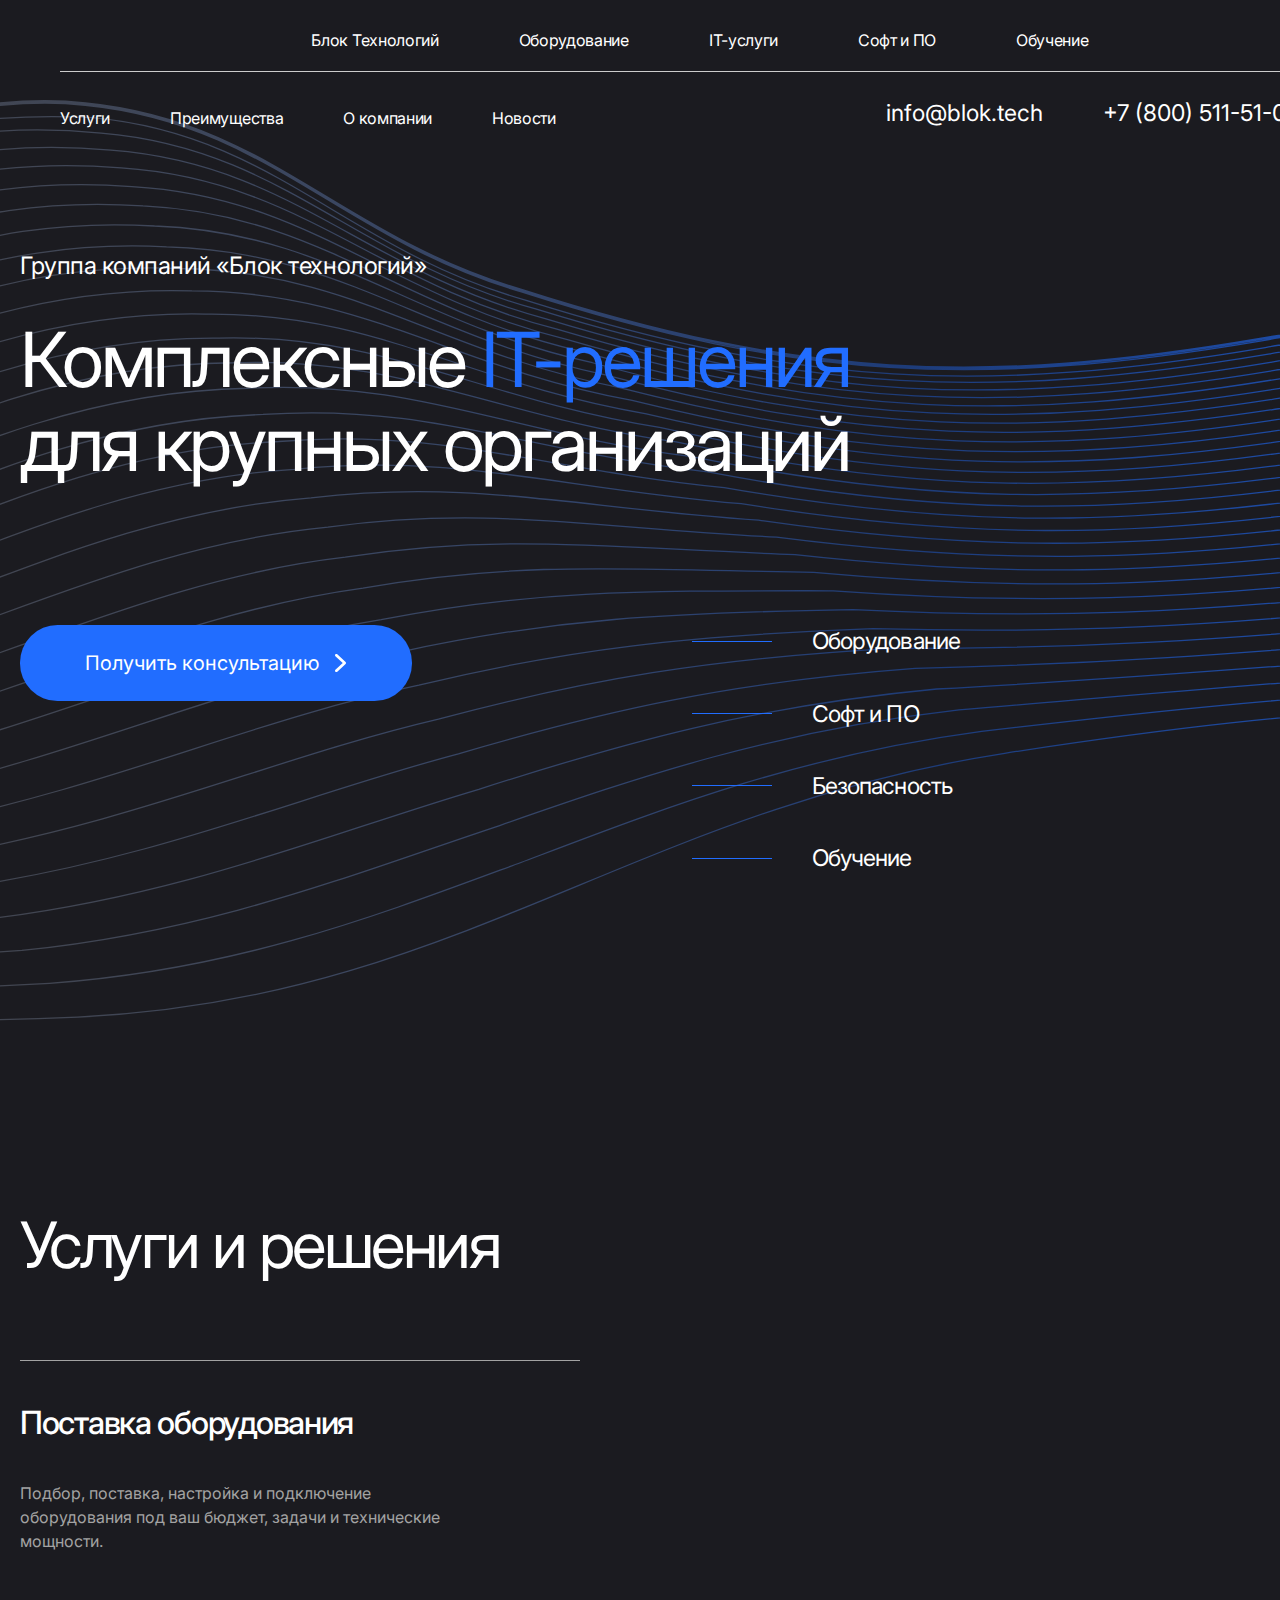
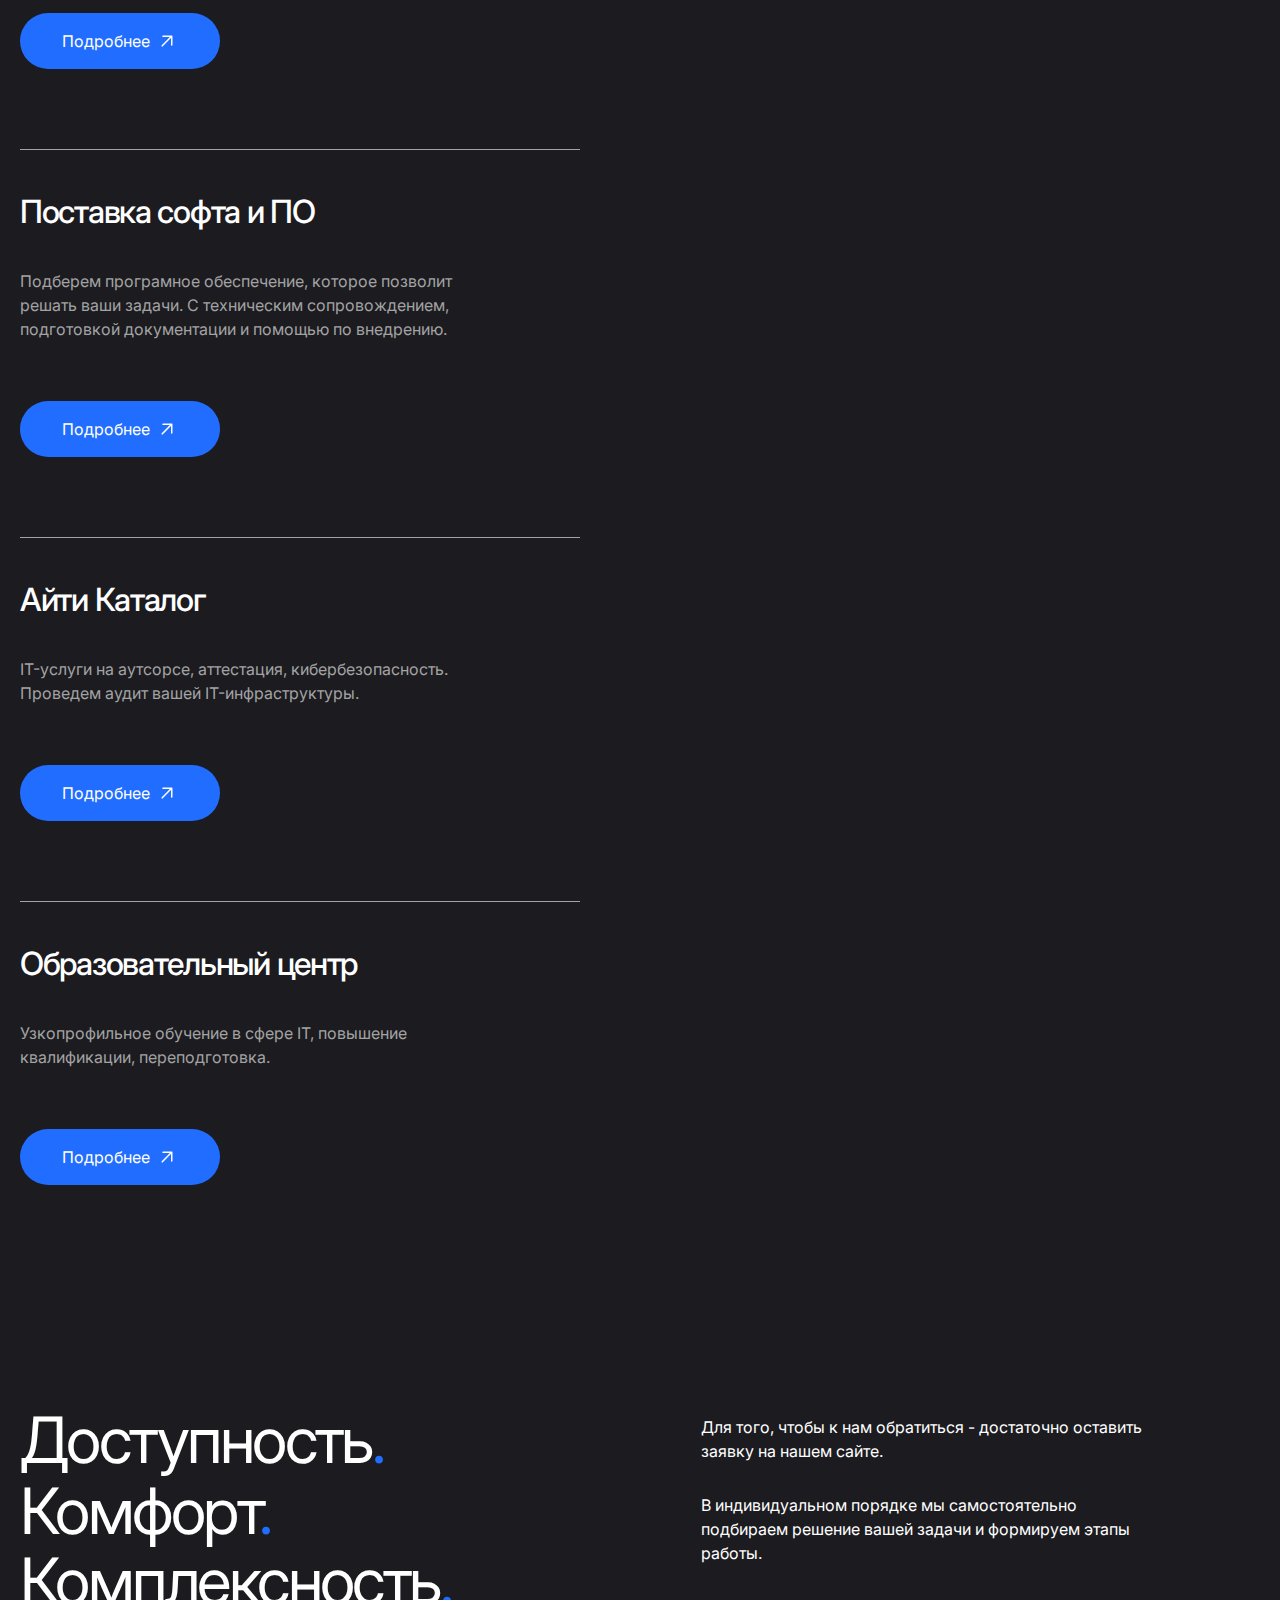
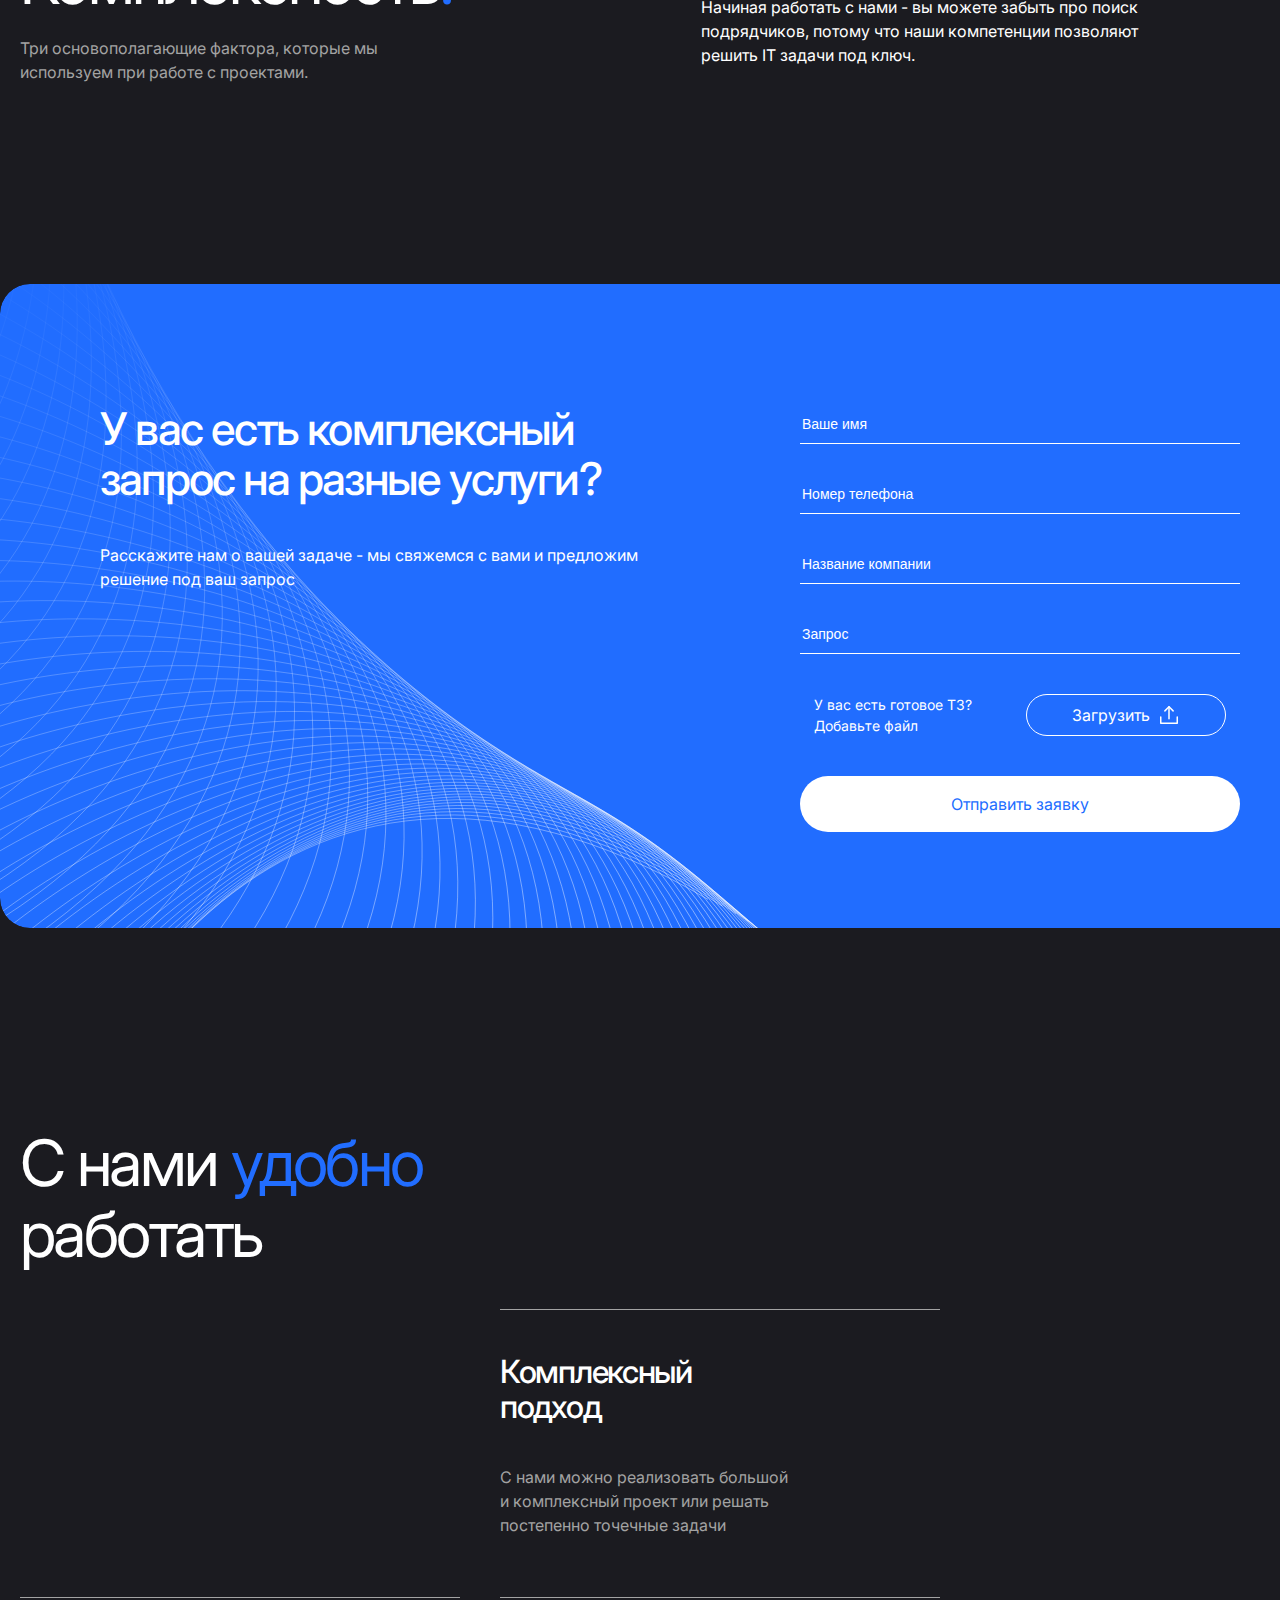
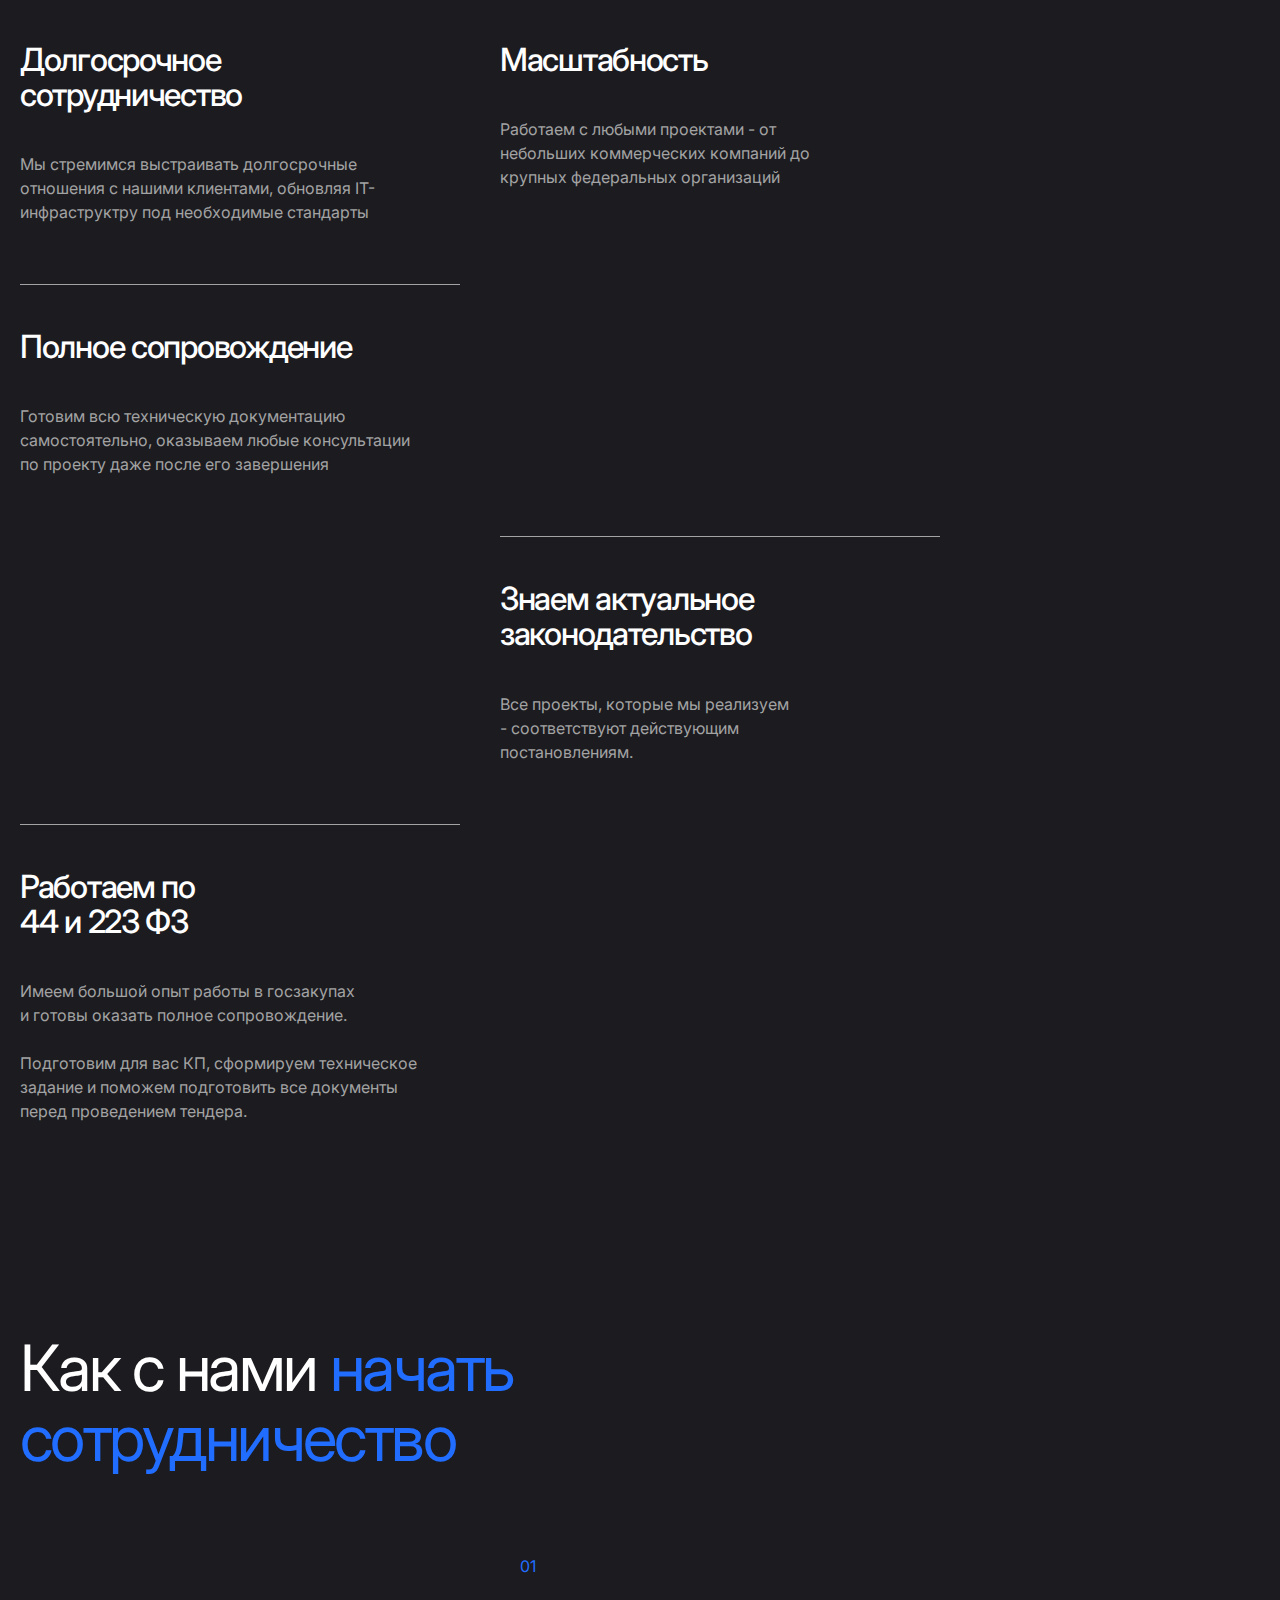
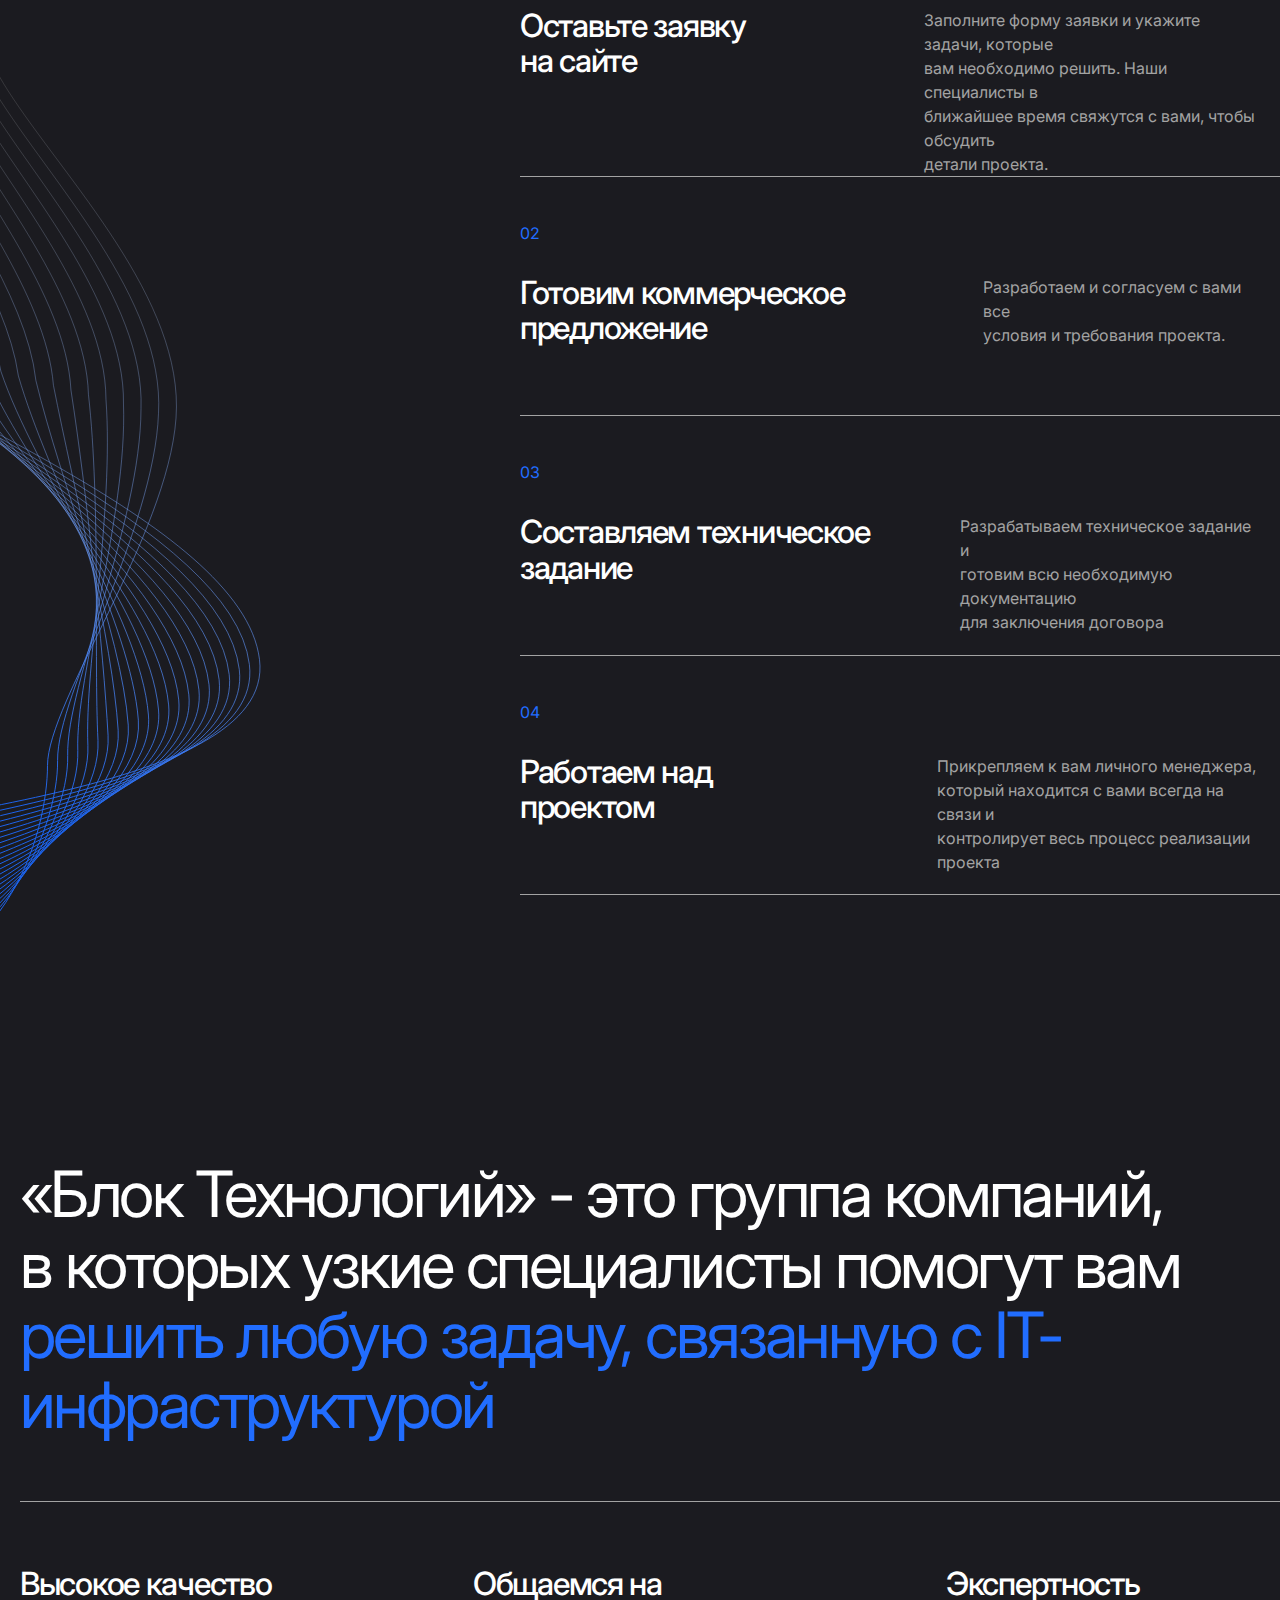
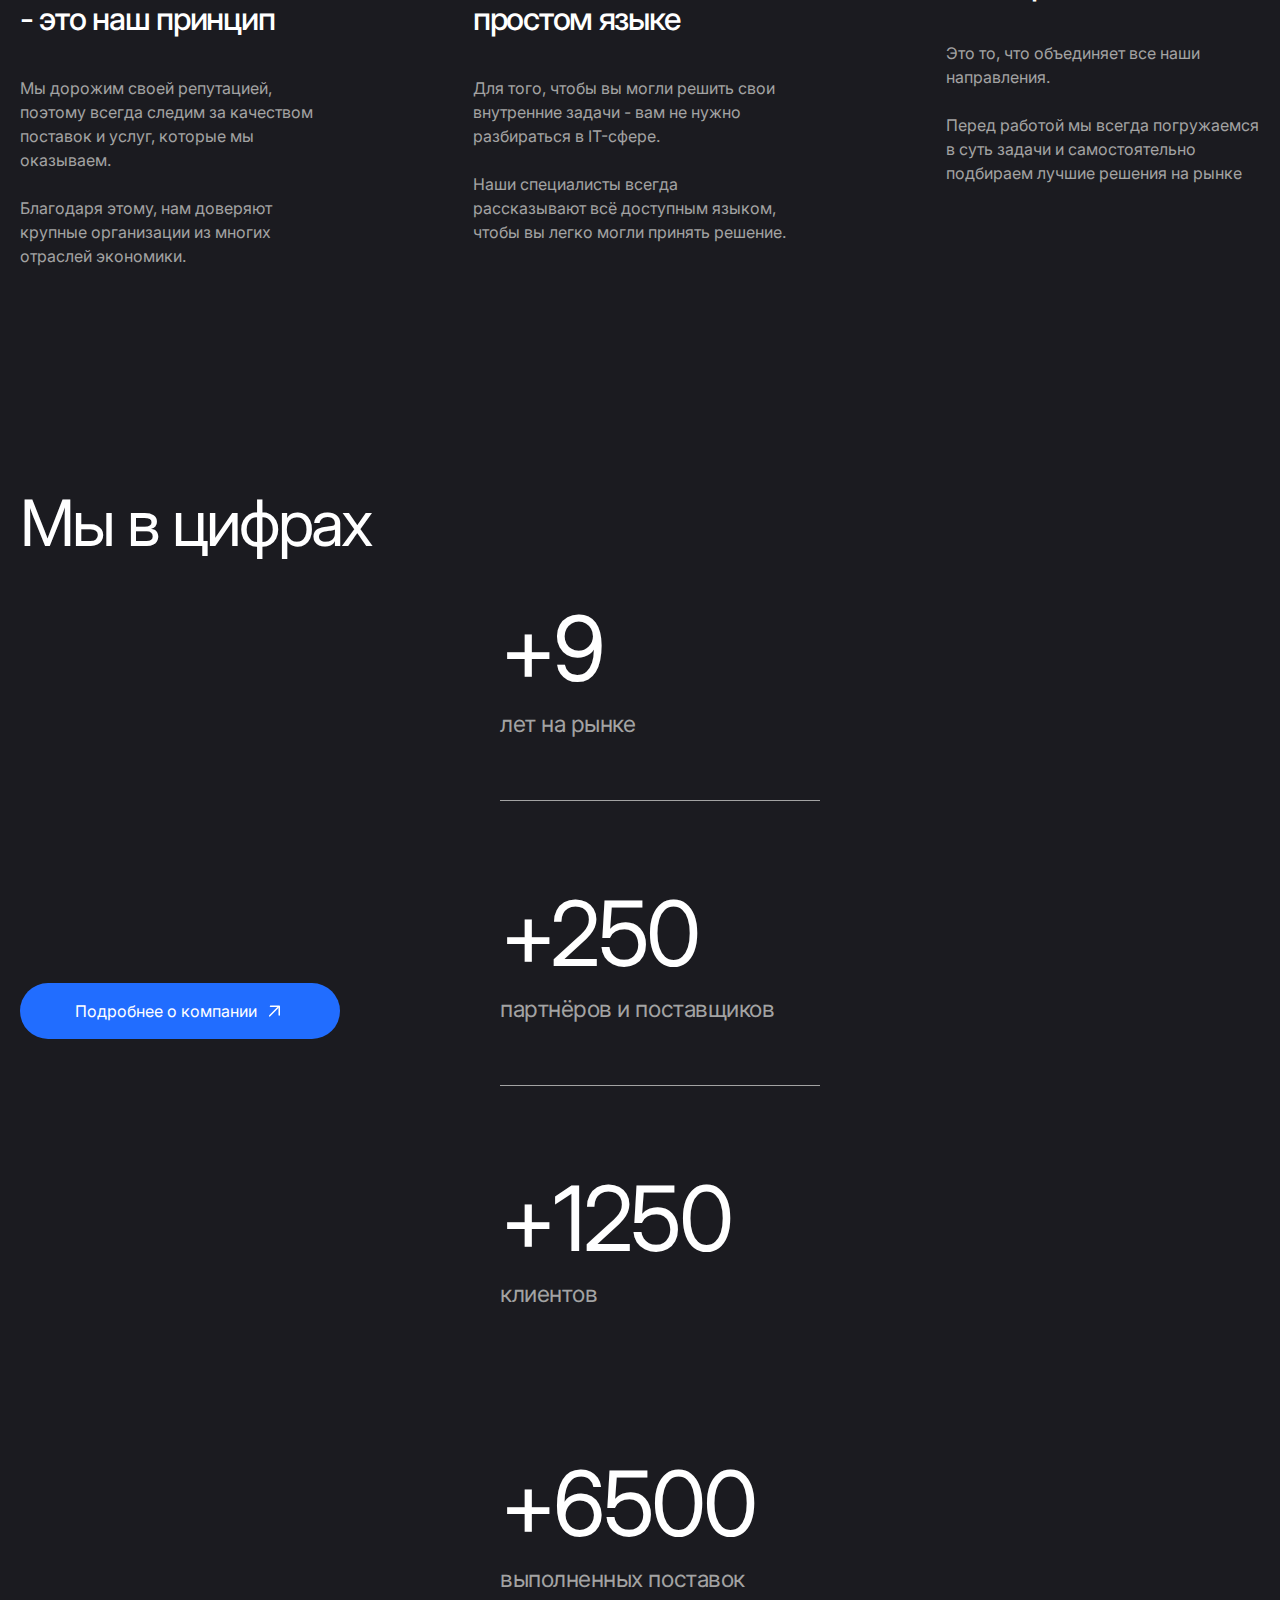
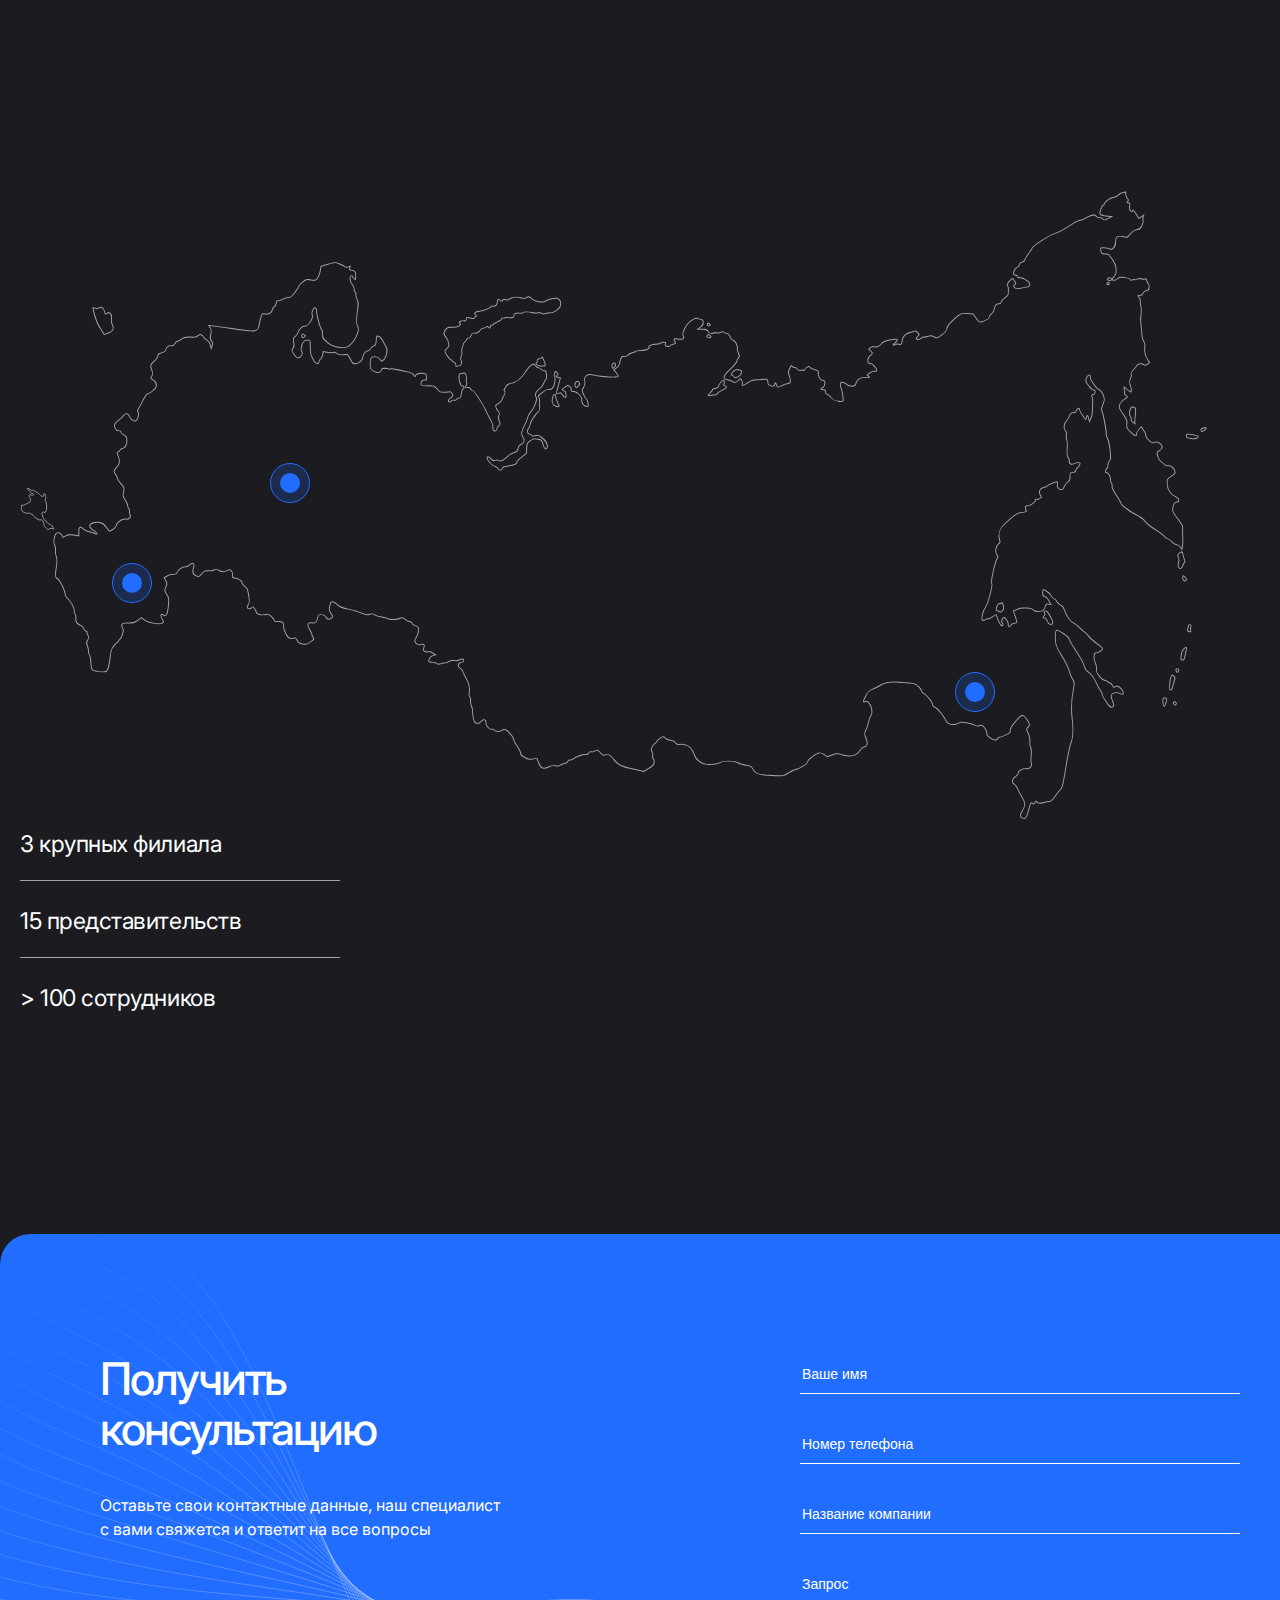
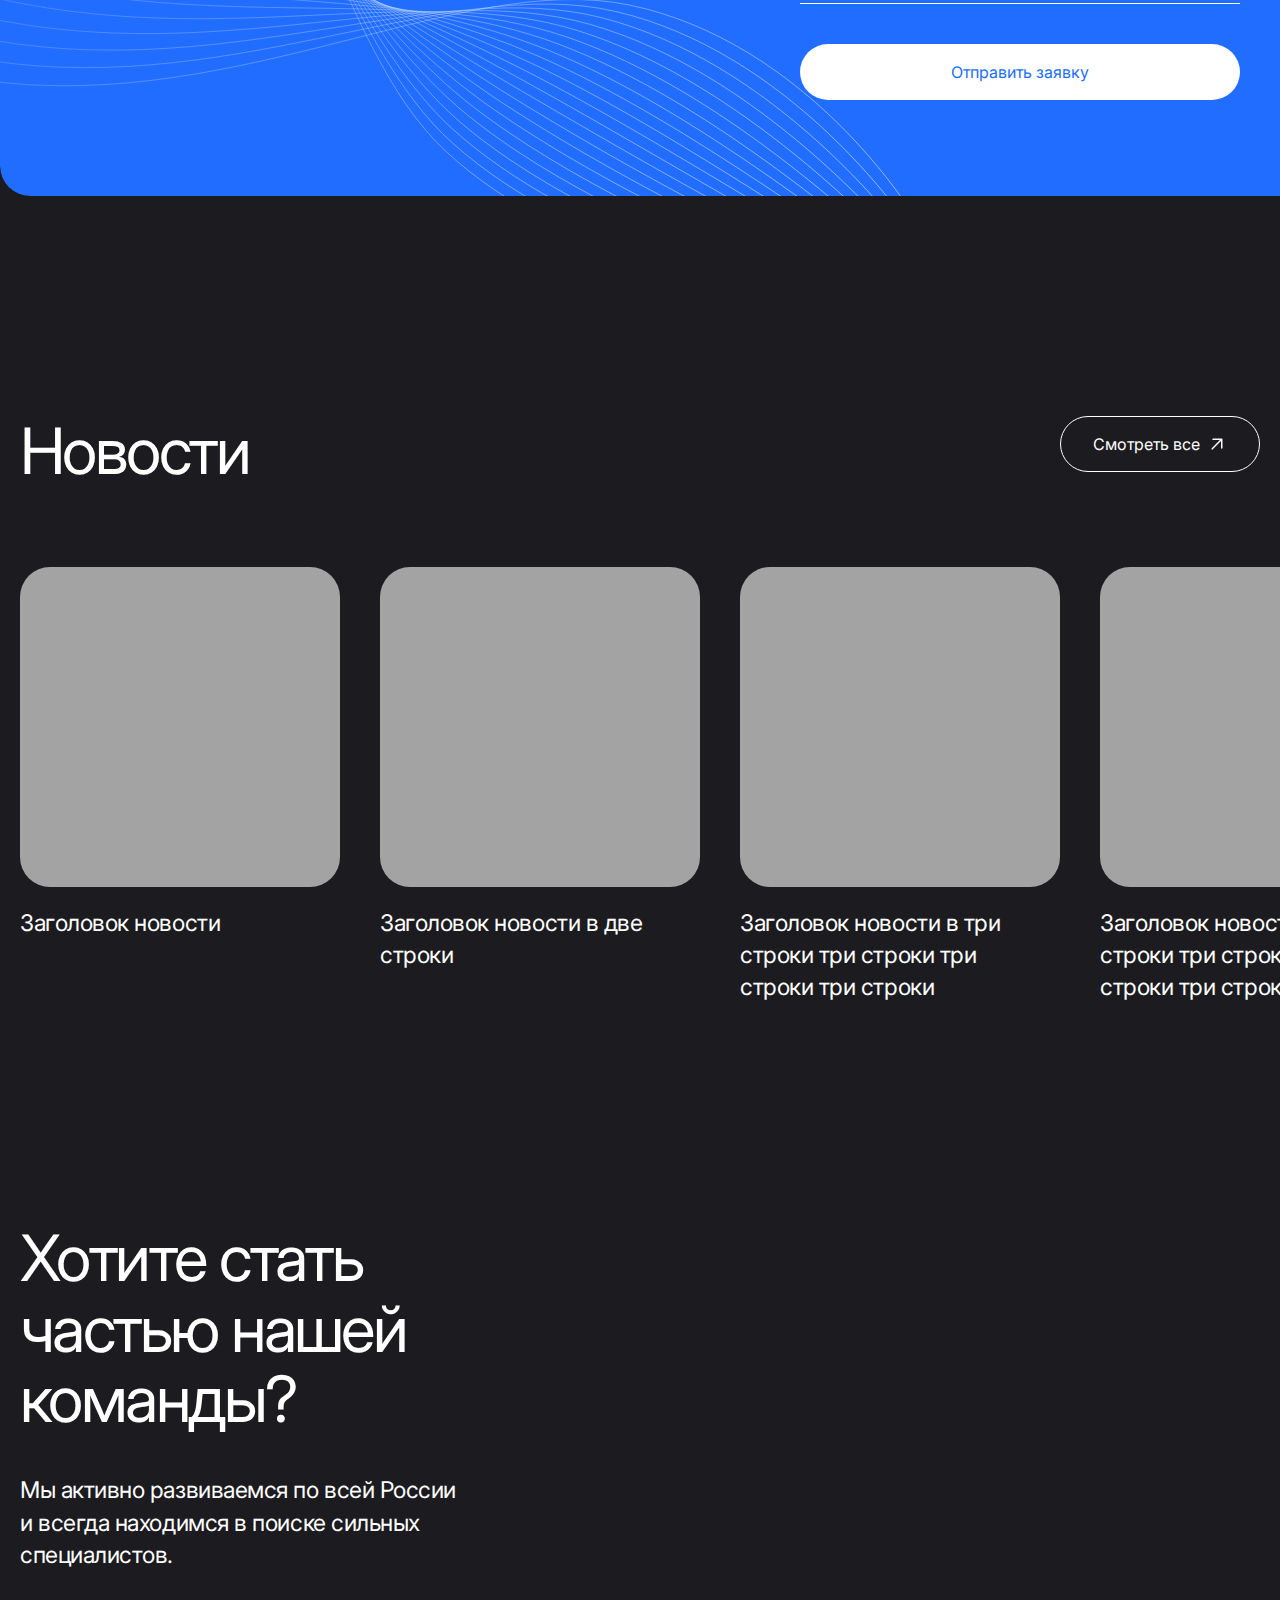
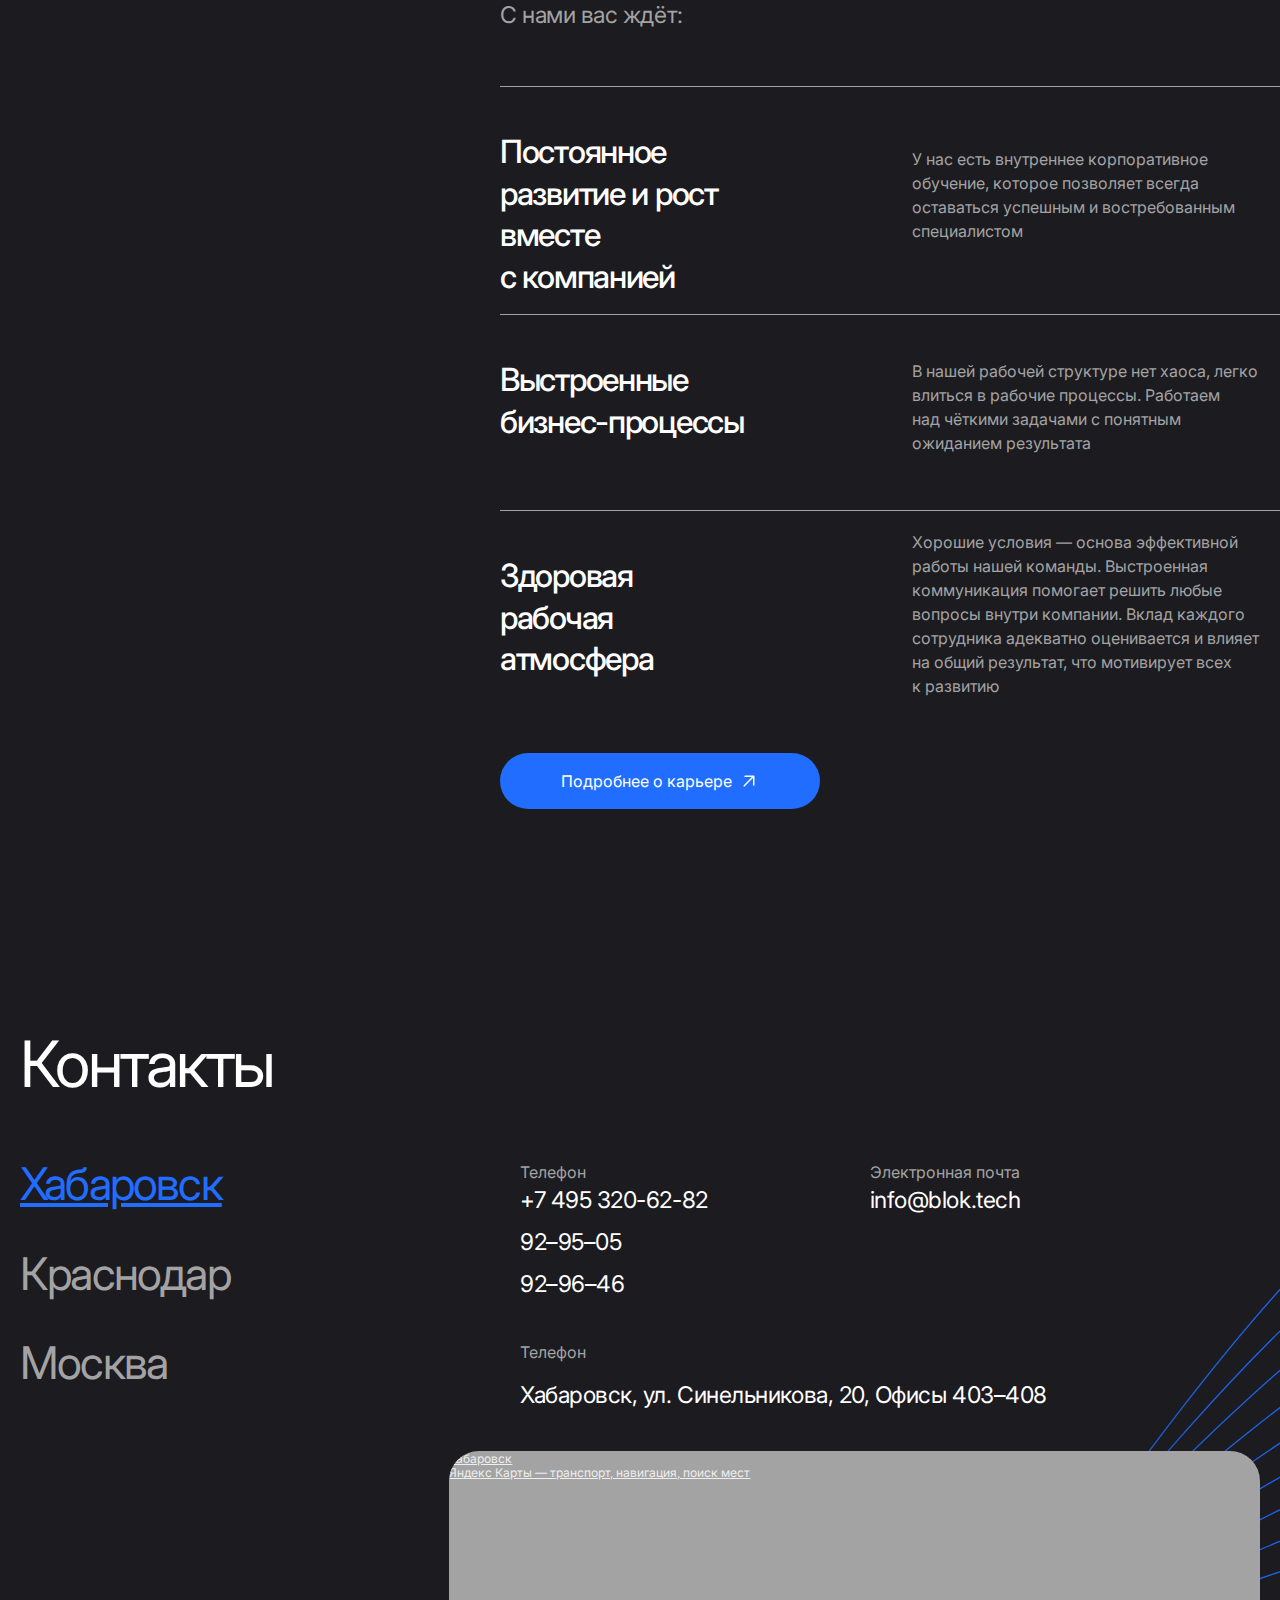
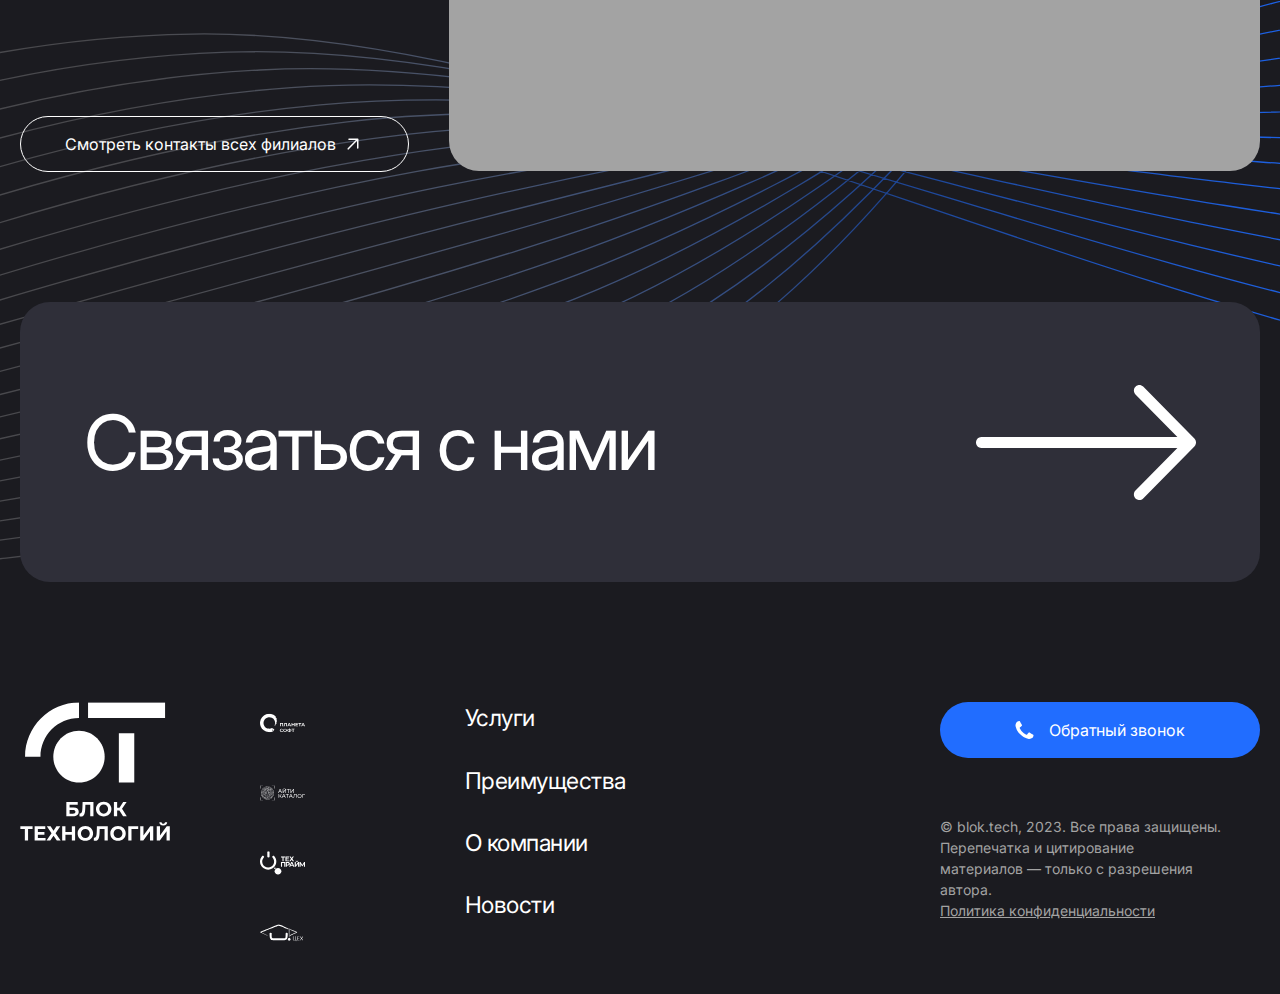
==== commit fb60136a: "Add files via upload" ====
--- a/index.html
+++ b/index.html
@@ -4,7 +4,7 @@
 <head>
    <meta charset="UTF-8">
    <meta http-equiv="X-UA-Compatible" content="IE=edge">
-   <meta name="viewport" content="width=device-width, initial-scale=1.0">
+   <meta name="viewport" content="width=1440">
    <title>Блок Технологий</title>
    <link rel="stylesheet" href="css/reset.css">
    <link rel="stylesheet" href="css/style.min.css">
@@ -854,7 +854,7 @@
             </div>
             <button class="team__info-btn">
                <p class="team__info-btn-text">
-                  Смотреть все
+                  Подробнее о карьере
                </p>
                <svg class="team__info-btn-arrow" width="22" height="16" viewBox="0 0 22 16" fill="none"
                   xmlns="http://www.w3.org/2000/svg">
--- a/css/style.min.css
+++ b/css/style.min.css
@@ -1 +1 @@
-@import"https://fonts.googleapis.com/css2?family=Inter:wght@300;400;500;600;700;800;900&display=swap";*,*::before,*::after{-webkit-box-sizing:border-box;box-sizing:border-box;font-family:"Inter",sans-serif;-webkit-transition:.3s;-o-transition:.3s;transition:.3s;scroll-behavior:smooth}body{background-color:#1b1b20;overflow:hidden}.container{max-width:1440px;padding-left:20px;padding-right:20px;margin:0 auto;position:relative}.header{height:1080px;margin-top:30px;background-image:url(../images/title-line.svg);background-position:top;background-repeat:no-repeat;background-size:cover}.header__upper{display:-webkit-box;display:-ms-flexbox;display:flex;gap:40px}.header__upper-logo{width:80px;height:74px}.header__upper-div-up{position:relative;display:-webkit-box;display:-ms-flexbox;display:flex;-webkit-box-pack:center;-ms-flex-pack:center;justify-content:center;gap:80px;margin-bottom:20px}.header__upper-div-up-item{color:#fff;font-weight:400;font-size:16px;text-decoration:none;display:block;line-height:130%;letter-spacing:-0.02em;-webkit-transition:.2s;-o-transition:.2s;transition:.2s;cursor:pointer}.header__upper-div-up-item:hover{text-decoration:underline;color:#216dff}.header__upper-div-up-burger{width:40px;height:22px;position:absolute;right:0px}.header__upper-div-hr{width:1280px;height:1px;color:#a3a3a3}.header__upper-div-down{display:-webkit-box;display:-ms-flexbox;display:flex;gap:60px}.header__upper-div-down-item{margin-top:20px;font-weight:400;font-size:16px;color:#fff;text-decoration:none;line-height:130%;letter-spacing:-0.02em;-webkit-transition:.2s;-o-transition:.2s;transition:.2s;cursor:pointer}.header__upper-div-down-item:hover{text-decoration:underline;color:#216dff}.header__upper-div-down-email{margin-top:11px;font-weight:400;font-size:23px;color:#fff;margin-left:270px}.header__upper-div-down-nomber{margin-top:11px;font-weight:400;font-size:23px;color:#fff;-webkit-transition:.2s;-o-transition:.2s;transition:.2s;cursor:pointer}.header__upper-div-down-nomber:hover{text-decoration:underline;color:#216dff}.header__center{margin-top:120px;margin-bottom:140px}.header__center-pretitle{font-weight:400;font-size:24px;color:#fff;margin-bottom:36px;line-height:140%;letter-spacing:-0.02em}.header__center-title{font-weight:400;font-size:76px;color:#fff;width:975px;line-height:110%;letter-spacing:-0.04em}.header__center-title-b{color:#216dff}.header__down{display:-webkit-box;display:-ms-flexbox;display:flex;gap:280px}.header__down-btn{width:440px;height:76px;background-color:#216dff;border-radius:37.5px;font-weight:400;font-size:20px;line-height:140%;display:-webkit-box;display:-ms-flexbox;display:flex;-webkit-box-pack:center;-ms-flex-pack:center;justify-content:center;gap:16px;-webkit-box-align:center;-ms-flex-align:center;align-items:center;color:#fff;border:none;-webkit-transition:.3s;-o-transition:.3s;transition:.3s}.header__down-btn:hover{background-color:#fff;color:#216dff}.header__down-btn-arrow{-webkit-transition:.3s;-o-transition:.3s;transition:.3s}.header__down-btn:hover .header__down-btn-arrow{-webkit-transform:translateX(10px);-ms-transform:translateX(10px);transform:translateX(10px)}.header__down-btn:hover .header__down-btn-arrow-fill{fill:#216dff}.header__down-grid{display:-webkit-box;display:-ms-flexbox;display:flex;width:640px;-ms-flex-wrap:wrap;flex-wrap:wrap;gap:40px 85px}.header__down-grid-item{width:275px;display:-webkit-box;display:-ms-flexbox;display:flex;-webkit-box-align:center;-ms-flex-align:center;align-items:center;gap:40px;cursor:default}.header__down-grid-item-link{text-decoration:none;font-weight:400;font-size:23px;line-height:140%;letter-spacing:-0.04em;color:#fff;-webkit-transition:.2s;-o-transition:.2s;transition:.2s}.services{margin-top:100px}.services__title{font-weight:400;font-size:64px;line-height:110%;letter-spacing:-0.04em;margin-bottom:80px;color:#fff}.services__flex{display:-webkit-box;display:-ms-flexbox;display:flex;gap:80px 160px;-ms-flex-wrap:wrap;flex-wrap:wrap}.services__flex-item-line{margin-bottom:40px}.services__flex-item-title{font-weight:500;font-size:32px;line-height:110%;letter-spacing:-0.04em;color:#fff;margin-bottom:40px}.services__flex-item-subtitle{width:440px;font-weight:400;font-size:16px;line-height:150%;color:#a3a3a3;margin-bottom:60px}.services__flex-item-btn{width:200px;height:56px;background-color:#216dff;display:-webkit-box;display:-ms-flexbox;display:flex;-webkit-box-pack:center;-ms-flex-pack:center;justify-content:center;-webkit-box-align:center;-ms-flex-align:center;align-items:center;border:none;border-radius:37.5px;gap:6px;-webkit-transition:.3s;-o-transition:.3s;transition:.3s}.services__flex-item-btn-text{font-weight:400;font-size:16px;line-height:150%;color:#fff}.services__flex-item-btn-arrow{-webkit-transition:.3s;-o-transition:.3s;transition:.3s}.services__flex-item-btn:hover{background-color:#fff}.services__flex-item-btn:hover .services__flex-item-btn-arrow{-webkit-transform:translate(2px, -2px);-ms-transform:translate(2px, -2px);transform:translate(2px, -2px)}.services__flex-item-btn:hover .services__flex-item-btn-text{color:#216dff}.services__flex-item-btn:hover .services__flex-item-btn-arrow-fill{stroke:#216dff}.words{margin-top:220px}.words__flex{display:-webkit-box;display:-ms-flexbox;display:flex;gap:250px}.words__flex-item+.words__flex-item{margin-top:10px}.words__flex-item-titles{font-weight:400;font-size:64px;line-height:110%;color:#fff;letter-spacing:-0.04em;margin-bottom:20px}.words__flex-item-titles-b{font-weight:400;font-size:64px;line-height:110%;color:#216dff;letter-spacing:-0.04em}.words__flex-item-subtitle{font-weight:400;font-size:16px;line-height:150%;color:#a3a3a3;width:360px}.words__flex-item-text{width:444px;font-weight:400;font-size:16px;line-height:150%;color:#fff}.words__flex-item-text+.words__flex-item-text{margin-top:30px}.firstform{background-image:url(../images/firstForm.svg);background-repeat:no-repeat;background-position:center;width:1400px;height:644px;margin:0 auto;margin-top:200px;border-radius:30px;padding-left:80px;padding-top:120px}.firstform__flex{display:-webkit-box;display:-ms-flexbox;display:flex;gap:100px}.firstform__flex-item-title{font-weight:500;font-size:45px;line-height:110%;letter-spacing:-0.04em;width:600px;color:#fff;margin-bottom:40px}.firstform__flex-item-subtitle{font-weight:400;font-size:16px;line-height:150%;color:#fff}.firstform__flex-item-input{width:440px;background-color:initial;height:40px;border:none;border-bottom:1px solid #fff;outline:none;font-weight:300;font-size:14px;line-height:150%;color:#fff}.firstform__flex-item-input+.firstform__flex-item-input{margin-top:30px}.firstform__flex-item-input::-webkit-input-placeholder{font-weight:300;font-size:14px;line-height:150%;color:#fff}.firstform__flex-item-input::-moz-placeholder{font-weight:300;font-size:14px;line-height:150%;color:#fff}.firstform__flex-item-input:-ms-input-placeholder{font-weight:300;font-size:14px;line-height:150%;color:#fff}.firstform__flex-item-input::-ms-input-placeholder{font-weight:300;font-size:14px;line-height:150%;color:#fff}.firstform__flex-item-input::placeholder{font-weight:300;font-size:14px;line-height:150%;color:#fff}.firstform__flex-item-fileflex{width:440px;display:-webkit-box;display:-ms-flexbox;display:flex;gap:54px;-webkit-box-pack:center;-ms-flex-pack:center;justify-content:center;margin-top:40px;margin-bottom:40px}.firstform__flex-item-fileflex-text{font-weight:400;font-size:14px;line-height:150%;color:#fff}.firstform__flex-item-fileflex-file{display:-webkit-box;display:-ms-flexbox;display:flex;-webkit-box-align:center;-ms-flex-align:center;align-items:center;-webkit-box-pack:center;-ms-flex-pack:center;justify-content:center;gap:8px;width:200px;height:42px;background-color:initial;border:1px solid #fff;border-radius:37.5px;-webkit-transition:.3s;-o-transition:.3s;transition:.3s}.firstform__flex-item-fileflex-file-text{font-weight:400;font-size:16px;line-height:140%;text-align:center;color:#fff;-webkit-transition:.3s;-o-transition:.3s;transition:.3s}.firstform__flex-item-fileflex-file:hover .firstform__flex-item-fileflex-file-text{color:#216dff}.firstform__flex-item-fileflex-file-ico{-webkit-transition:.3s;-o-transition:.3s;transition:.3s}.firstform__flex-item-fileflex-file:hover .firstform__flex-item-fileflex-file-ico{stroke:#216dff}.firstform__flex-item-fileflex-file:hover{background-color:#fff}.firstform__flex-item-fileflex-btn{display:block;text-decoration:none;text-align:center;width:440px;height:56px;background-color:#fff;border:none;border-radius:37.5px;font-weight:400;font-size:16px;line-height:150%;color:#216dff;-webkit-box-align:center;-ms-flex-align:center;align-items:center;-webkit-transition:.3s;-o-transition:.3s;transition:.3s}.firstform__flex-item-fileflex-btn:hover{background-color:initial;border:1px solid #fff;color:#fff}.why{margin-top:200px}.why__title{font-weight:400;font-size:64px;line-height:110%;letter-spacing:-0.04em;color:#fff;margin-bottom:40px}.why__title-b{font-weight:400;font-size:64px;line-height:110%;letter-spacing:-0.04em;color:#216dff}.why__flex{display:-webkit-box;display:-ms-flexbox;display:flex;gap:0px 40px;-ms-flex-wrap:wrap;flex-wrap:wrap}.why__flex-item{width:440px}.why__flex-item-line{margin-bottom:40px}.why__flex-item-title{font-weight:500;font-size:32px;line-height:110%;letter-spacing:-0.04em;color:#fff;margin-bottom:40px}.why__flex-item-subtitle{font-weight:400;font-size:16px;line-height:150%;color:#a3a3a3;margin-bottom:60px}.how{background-image:url(../images/howLine.svg);background-repeat:no-repeat;background-position-y:30%;display:block;margin-top:220px}.how__end{width:1400px;margin:0 auto}.how__title{font-weight:400;font-size:64px;line-height:110%;letter-spacing:-0.04em;color:#fff;margin-bottom:80px}.how__title-b{font-weight:400;font-size:64px;line-height:110%;letter-spacing:-0.04em;color:#216dff;margin-bottom:40px}.how__item{margin-left:500px}.how__item-nomber{font-weight:400;font-size:16px;line-height:150%;color:#216dff;margin-bottom:30px}.how__item-flex{display:-webkit-box;display:-ms-flexbox;display:flex;gap:42px}.how__item-flex-title{width:440px;font-weight:500;font-size:32px;line-height:110%;letter-spacing:-0.04em;color:#fff;margin-bottom:70px}.how__item-flex-text{font-weight:400;font-size:16px;line-height:150%;color:#a3a3a3}.how__item-line{margin-bottom:40px}.about{margin-top:220px}.about__title{font-weight:400;font-size:64px;line-height:110%;letter-spacing:-0.04em;color:#fff;margin-bottom:60px}.about__title-b{color:#216dff}.about__line{margin-bottom:60px}.about__flex{display:-webkit-box;display:-ms-flexbox;display:flex;gap:160px}.about__flex-item-title{font-weight:500;font-size:32px;line-height:110%;letter-spacing:-0.04em;color:#fff;margin-bottom:40px}.about__flex-item-subtitle{font-weight:400;font-size:16px;line-height:150%;color:#a3a3a3}.numbers{margin-top:220px}.numbers__title{font-weight:400;font-size:64px;line-height:110%;letter-spacing:-0.04em;color:#fff;margin-bottom:40px}.numbers__flex{display:-webkit-box;display:-ms-flexbox;display:flex;gap:160px}.numbers__flex-item-btn{margin-top:384px;width:320px;height:56px;background-color:#216dff;display:-webkit-box;display:-ms-flexbox;display:flex;-webkit-box-pack:center;-ms-flex-pack:center;justify-content:center;-webkit-box-align:center;-ms-flex-align:center;align-items:center;border:none;border-radius:37.5px;gap:6px;-webkit-transition:.3s;-o-transition:.3s;transition:.3s}.numbers__flex-item-btn-text{font-weight:400;font-size:16px;line-height:150%;color:#fff}.numbers__flex-item-btn-arrow{-webkit-transition:.3s;-o-transition:.3s;transition:.3s}.numbers__flex-item-btn:hover{background-color:#fff}.numbers__flex-item-btn:hover .numbers__flex-item-btn-arrow{-webkit-transform:translate(2px, -2px);-ms-transform:translate(2px, -2px);transform:translate(2px, -2px)}.numbers__flex-item-btn:hover .numbers__flex-item-btn-text{color:#216dff}.numbers__flex-item-btn:hover .numbers__flex-item-btn-arrow-fill{stroke:#216dff}.numbers__flex-item-twoflex{display:-webkit-box;display:-ms-flexbox;display:flex;-ms-flex-wrap:wrap;flex-wrap:wrap;gap:80px 160px}.numbers__flex-item-twoflex-item{width:302px;height:205px}.numbers__flex-item-twoflex-item-nomber{font-weight:400;font-size:90px;line-height:110%;letter-spacing:-0.04em;color:#fff;margin-bottom:10px}.numbers__flex-item-twoflex-item-text{font-weight:400;font-size:23px;line-height:140%;letter-spacing:-0.02em;color:#a3a3a3}.numbers__flex-item-twoflex-item-line{margin-top:60px}.map{margin-top:80px}.map__svg{display:block;margin:0 auto}.map__point1{position:absolute;top:390px;left:112px}.map__point1:hover .map__point1-div{opacity:1;visibility:visible}.map__point1-div{opacity:0;visibility:hidden;width:120px;height:34px;left:-38px;top:-8px;position:relative;-webkit-transition:.3s;-o-transition:.3s;transition:.3s}.map__point1-div-text{font-style:normal;font-weight:400;font-size:16px;line-height:150%;text-align:center;color:#fff;background:#2f2f39;border-radius:30px;padding:5px 20px 5px 20px}.map__point2{position:absolute;top:290px;left:270px}.map__point2:hover .map__point2-div{opacity:1;visibility:visible}.map__point2-div{opacity:0;visibility:hidden;width:120px;height:34px;left:-38px;top:-8px;position:relative;-webkit-transition:.3s;-o-transition:.3s;transition:.3s}.map__point2-div-text{font-style:normal;font-weight:400;font-size:16px;line-height:150%;text-align:center;color:#fff;background:#2f2f39;border-radius:30px;padding:5px 20px 5px 20px}.map__point3{position:absolute;bottom:338px;right:205px}.map__point3:hover .map__point3-div{opacity:1;visibility:visible}.map__point3-div{opacity:0;visibility:hidden;width:120px;height:34px;left:-38px;top:-8px;position:relative;-webkit-transition:.3s;-o-transition:.3s;transition:.3s}.map__point3-div-text{font-style:normal;font-weight:400;font-size:16px;line-height:150%;text-align:center;color:#fff;background:#2f2f39;border-radius:30px;padding:5px 20px 5px 20px}.map__info-text{font-weight:400;font-size:23px;line-height:140%;letter-spacing:-0.02em;color:#fff}.map__info-line{margin-top:20px;margin-bottom:20px}.secondform{margin:0 auto;margin-top:220px;background-image:url(../images/secondform.svg);background-repeat:no-repeat;background-position:center;width:1400px;height:644px;border-radius:30px;padding-left:80px;padding-top:120px}.secondform__flex{display:-webkit-box;display:-ms-flexbox;display:flex;gap:100px}.secondform__flex-item-title{font-weight:500;font-size:45px;line-height:110%;letter-spacing:-0.04em;width:600px;color:#fff;margin-bottom:40px}.secondform__flex-item-subtitle{font-weight:400;font-size:16px;line-height:150%;color:#fff}.secondform__flex-item-input{width:440px;background-color:initial;height:40px;border:none;border-bottom:1px solid #fff;outline:none;font-weight:300;font-size:14px;line-height:150%;color:#fff}.secondform__flex-item-input+.secondform__flex-item-input{margin-top:30px}.secondform__flex-item-input::-webkit-input-placeholder{font-weight:300;font-size:14px;line-height:150%;color:#fff}.secondform__flex-item-input::-moz-placeholder{font-weight:300;font-size:14px;line-height:150%;color:#fff}.secondform__flex-item-input:-ms-input-placeholder{font-weight:300;font-size:14px;line-height:150%;color:#fff}.secondform__flex-item-input::-ms-input-placeholder{font-weight:300;font-size:14px;line-height:150%;color:#fff}.secondform__flex-item-input::placeholder{font-weight:300;font-size:14px;line-height:150%;color:#fff}.secondform__flex-item-btn{margin-top:40px;display:block;text-decoration:none;text-align:center;width:440px;height:56px;background-color:#fff;border:none;border-radius:37.5px;font-weight:400;font-size:16px;line-height:150%;color:#216dff;-webkit-box-align:center;-ms-flex-align:center;align-items:center;-webkit-transition:.3s;-o-transition:.3s;transition:.3s}.secondform__flex-item-btn:hover{background-color:initial;border:1px solid #fff;color:#fff}.news{margin-top:220px}.news__up-flex{display:-webkit-box;display:-ms-flexbox;display:flex;-webkit-box-pack:justify;-ms-flex-pack:justify;justify-content:space-between;margin-bottom:80px}.news__up-flex-title{font-weight:400;font-size:64px;line-height:110%;letter-spacing:-0.04em;color:#fff}.news__up-flex-btn{width:200px;height:56px;background-color:initial;display:-webkit-box;display:-ms-flexbox;display:flex;-webkit-box-pack:center;-ms-flex-pack:center;justify-content:center;-webkit-box-align:center;-ms-flex-align:center;align-items:center;border:1px solid #fff;border-radius:37.5px;gap:6px;-webkit-transition:.3s;-o-transition:.3s;transition:.3s}.news__up-flex-btn-text{font-weight:400;font-size:16px;line-height:150%;color:#fff}.news__up-flex-btn-arrow{-webkit-transition:.3s;-o-transition:.3s;transition:.3s}.news__up-flex-btn:hover{background-color:#fff}.news__up-flex-btn:hover .news__up-flex-btn-arrow{-webkit-transform:translate(2px, -2px);-ms-transform:translate(2px, -2px);transform:translate(2px, -2px)}.news__up-flex-btn:hover .news__up-flex-btn-text{color:#216dff}.news__up-flex-btn:hover .news__up-flex-btn-arrow-fill{stroke:#216dff}.news__flex-items-container{display:-webkit-box;display:-ms-flexbox;display:flex;gap:0px 40px}.news__flex-items-container-item{width:320px}.news__flex-items-container-item-ico{width:320px;height:320px;background-color:#a3a3a3;border-radius:30px;margin-bottom:20px}.news__flex-items-container-item-text{width:280px;font-weight:400;font-size:23px;line-height:140%;letter-spacing:-0.02em;color:#fff}.team{margin-top:220px}.team__title{font-weight:400;font-size:64px;line-height:110%;letter-spacing:-0.04em;color:#fff;margin-bottom:40px;width:480px}.team__subtitle{font-weight:400;font-size:23px;line-height:140%;letter-spacing:-0.02em;color:#fff;width:436px;margin-bottom:28px}.team__info{margin-left:480px}.team__info-pretext{font-weight:400;font-size:23px;line-height:140%;letter-spacing:-0.02em;color:#a3a3a3;margin-bottom:40px}.team__info-flex{display:-webkit-box;display:-ms-flexbox;display:flex;gap:0px 160px}.team__info-flex-title{font-weight:500;font-size:32px;line-height:130%;letter-spacing:-0.04em;color:#fff;width:318px;margin-top:40px}.team__info-flex-subtitle{font-weight:400;font-size:16px;line-height:150%;color:#a3a3a3;width:438px}.team__info-flex-subtitle1{margin-top:56px;margin-bottom:56px}.team__info-flex-subtitle2{margin-top:40px;margin-bottom:40px}.team__info-flex-subtitle3{margin-top:15px;margin-bottom:55px}.team__info-btn{width:320px;height:56px;background-color:#216dff;display:-webkit-box;display:-ms-flexbox;display:flex;-webkit-box-pack:center;-ms-flex-pack:center;justify-content:center;-webkit-box-align:center;-ms-flex-align:center;align-items:center;border:none;border-radius:37.5px;gap:6px;-webkit-transition:.3s;-o-transition:.3s;transition:.3s}.team__info-btn-text{font-weight:400;font-size:16px;line-height:150%;color:#fff}.team__info-btn-arrow{-webkit-transition:.3s;-o-transition:.3s;transition:.3s}.team__info-btn:hover{background-color:#fff}.team__info-btn:hover .team__info-btn-arrow{-webkit-transform:translate(2px, -2px);-ms-transform:translate(2px, -2px);transform:translate(2px, -2px)}.team__info-btn:hover .team__info-btn-text{color:#216dff}.team__info-btn:hover .team__info-btn-arrow-fill{stroke:#216dff}.contacts{background-image:url(../images/contactLine.svg);background-repeat:no-repeat;background-size:cover;margin-top:220px;-webkit-transition:.3s;-o-transition:.3s;transition:.3s}.contacts__title{font-weight:400;font-size:64px;line-height:110%;letter-spacing:-0.04em;color:#fff;margin-bottom:60px}.contacts__citys{position:absolute;top:130px}.contacts__citys-item{font-weight:500;font-size:45px;line-height:110%;letter-spacing:-0.04em;color:#a3a3a3;-webkit-transition:.3s;-o-transition:.3s;transition:.3s;cursor:pointer}.contacts__citys-item+.contacts__citys-item{margin-top:40px}.contacts__citys-item:hover{text-decoration:underline;color:#216dff}.contacts__tab{-webkit-transition:.3s;-o-transition:.3s;transition:.3s;margin-left:500px}.contacts__tab-flex{display:-webkit-box;display:-ms-flexbox;display:flex;gap:0px 162px;margin-bottom:40px}.contacts__tab-flex-item-infos{font-style:normal;font-weight:400;font-size:16px;line-height:150%;color:#a3a3a3}.contacts__tab-flex-item-nomber{font-style:normal;font-weight:400;font-size:23px;line-height:140%;letter-spacing:-0.02em;color:#fff}.contacts__tab-flex-item-nomber+.contacts__tab-flex-item-nomber{margin-top:10px}.contacts__tab-flex-item-nomber-khb{-webkit-transition:.3s;-o-transition:.3s;transition:.3s}.contacts__tab-flex-item-email{font-style:normal;font-weight:400;font-size:23px;line-height:140%;letter-spacing:-0.02em;color:#fff}.contacts__tab-adress{margin-bottom:40px}.contacts__tab-adress-infos{font-style:normal;font-weight:400;font-size:16px;line-height:150%;color:#a3a3a3;margin-bottom:15px}.contacts__tab-adress-nomber{font-style:normal;font-weight:400;font-size:23px;line-height:140%;letter-spacing:-0.02em;color:#fff}.contacts__flex-down{display:-webkit-box;display:-ms-flexbox;display:flex;gap:0px 40px;margin-bottom:130px}.contacts__flex-down-btn{margin-top:265px;width:440px;height:56px;background-color:initial;display:-webkit-box;display:-ms-flexbox;display:flex;-webkit-box-pack:center;-ms-flex-pack:center;justify-content:center;-webkit-box-align:center;-ms-flex-align:center;align-items:center;border:1px solid #fff;border-radius:37.5px;gap:6px;-webkit-transition:.3s;-o-transition:.3s;transition:.3s}.contacts__flex-down-btn-text{font-weight:400;font-size:16px;line-height:150%;color:#fff}.contacts__flex-down-btn-arrow{-webkit-transition:.3s;-o-transition:.3s;transition:.3s}.contacts__flex-down-btn:hover{background-color:#fff}.contacts__flex-down-btn:hover .contacts__flex-down-btn-arrow{-webkit-transform:translate(2px, -2px);-ms-transform:translate(2px, -2px);transform:translate(2px, -2px)}.contacts__flex-down-btn:hover .contacts__flex-down-btn-text{color:#216dff}.contacts__flex-down-btn:hover .contacts__flex-down-btn-arrow-fill{stroke:#216dff}.contacts__flex-down-div{width:920px;height:320px;border-radius:30px;background-color:#a3a3a3}.contacts__biglink{display:block;width:100%;height:280px;display:-webkit-box;display:-ms-flexbox;display:flex;margin:0 auto;border:none;gap:0px 320px;background-color:#2f2f39;border-radius:30px;-webkit-box-align:center;-ms-flex-align:center;align-items:center;-webkit-box-pack:center;-ms-flex-pack:center;justify-content:center;-webkit-transition:.3s;-o-transition:.3s;transition:.3s}.contacts__biglink:hover{background-color:#216dff}.contacts__biglink-arrow{-webkit-transition:.3s;-o-transition:.3s;transition:.3s}.contacts__biglink:hover .contacts__biglink-arrow{-webkit-transform:translateX(10px);-ms-transform:translateX(10px);transform:translateX(10px)}.contacts__biglink-text{font-weight:400;font-size:76px;line-height:110%;letter-spacing:-0.04em;color:#fff}.footer{margin-top:120px;margin-bottom:40px}.footer__flex{display:-webkit-box;display:-ms-flexbox;display:flex}.footer__flex-ico{width:150px;height:139px;margin-right:90px}.footer__flex-company{margin-right:160px}.footer__flex-company-item{display:block;width:80px;height:42px}.footer__flex-company-item+.footer__flex-company-item{margin-top:28px}.footer__flex-nav{margin-right:314px}.footer__flex-nav-item{font-weight:400;font-size:23px;line-height:140%;letter-spacing:-0.02em;color:#fff;display:block;text-decoration:none;cursor:pointer}.footer__flex-nav-item+.footer__flex-nav-item{margin-top:30px}.footer__flex-nav-item:hover{text-decoration:underline;color:#216dff}.footer__flex-info-btn{width:320px;height:56px;background-color:#216dff;border-radius:37.5px;-webkit-box-align:center;-ms-flex-align:center;align-items:center;display:-webkit-box;display:-ms-flexbox;display:flex;-webkit-box-pack:center;-ms-flex-pack:center;justify-content:center;border:none;gap:15px;-webkit-transition:.3s;-o-transition:.3s;transition:.3s;margin-bottom:58px}.footer__flex-info-btn:hover{background-color:#fff}.footer__flex-info-btn:hover .footer__flex-info-btn-text{color:#216dff}.footer__flex-info-btn-svg-fill{-webkit-transition:.3s;-o-transition:.3s;transition:.3s}.footer__flex-info-btn:hover .footer__flex-info-btn-svg-fill{fill:#216dff}.footer__flex-info-btn-text{font-weight:400;font-size:16px;line-height:150%;color:#fff;-webkit-transition:.3s;-o-transition:.3s;transition:.3s}.footer__flex-info-text{font-weight:400;font-size:14px;line-height:150%;color:#a3a3a3;width:297px}.footer__flex-info-link{font-weight:400;font-size:14px;line-height:150%;text-decoration:underline;color:#a3a3a3}+@import"https://fonts.googleapis.com/css2?family=Inter:wght@300;400;500;600;700;800;900&display=swap";*,*::before,*::after{-webkit-box-sizing:border-box;box-sizing:border-box;font-family:"Inter",sans-serif;scroll-behavior:smooth}body{background-color:#1b1b20;overflow:hidden}.container{max-width:1440px;padding-left:20px;padding-right:20px;margin:0 auto;position:relative}.header{height:1080px;margin-top:30px;background-image:url(../images/title-line.svg);background-position:top;background-repeat:no-repeat;background-size:cover}.header__upper{display:-webkit-box;display:-ms-flexbox;display:flex;gap:40px}.header__upper-logo{width:80px;height:74px}.header__upper-div-up{position:relative;display:-webkit-box;display:-ms-flexbox;display:flex;-webkit-box-pack:center;-ms-flex-pack:center;justify-content:center;gap:80px;margin-bottom:20px}.header__upper-div-up-item{color:#fff;font-weight:400;font-size:16px;text-decoration:none;display:block;line-height:130%;letter-spacing:-0.02em;-webkit-transition:.2s;-o-transition:.2s;transition:.2s;cursor:pointer}.header__upper-div-up-item:hover{text-decoration:underline;color:#216dff}.header__upper-div-up-burger{width:40px;height:22px;position:absolute;right:0px}.header__upper-div-hr{width:1280px;height:1px;color:#a3a3a3}.header__upper-div-down{display:-webkit-box;display:-ms-flexbox;display:flex;gap:60px}.header__upper-div-down-item{margin-top:20px;font-weight:400;font-size:16px;color:#fff;text-decoration:none;line-height:130%;letter-spacing:-0.02em;-webkit-transition:.2s;-o-transition:.2s;transition:.2s;cursor:pointer}.header__upper-div-down-item:hover{text-decoration:underline;color:#216dff}.header__upper-div-down-email{margin-top:11px;font-weight:400;font-size:23px;color:#fff;margin-left:270px}.header__upper-div-down-nomber{margin-top:11px;font-weight:400;font-size:23px;color:#fff;-webkit-transition:.2s;-o-transition:.2s;transition:.2s;cursor:pointer}.header__upper-div-down-nomber:hover{text-decoration:underline;color:#216dff}.header__center{margin-top:120px;margin-bottom:140px}.header__center-pretitle{font-weight:400;font-size:24px;color:#fff;margin-bottom:36px;line-height:140%;letter-spacing:-0.02em}.header__center-title{font-weight:400;font-size:76px;color:#fff;width:975px;line-height:110%;letter-spacing:-0.04em}.header__center-title-b{color:#216dff}.header__down{display:-webkit-box;display:-ms-flexbox;display:flex;gap:280px}.header__down-btn{width:440px;height:76px;background-color:#216dff;border-radius:37.5px;font-weight:400;font-size:20px;line-height:140%;display:-webkit-box;display:-ms-flexbox;display:flex;-webkit-box-pack:center;-ms-flex-pack:center;justify-content:center;gap:16px;-webkit-box-align:center;-ms-flex-align:center;align-items:center;color:#fff;border:none;-webkit-transition:.3s;-o-transition:.3s;transition:.3s}.header__down-btn:hover{background-color:#fff;color:#216dff}.header__down-btn-arrow{-webkit-transition:.3s;-o-transition:.3s;transition:.3s}.header__down-btn:hover .header__down-btn-arrow{-webkit-transform:translateX(10px);-ms-transform:translateX(10px);transform:translateX(10px)}.header__down-btn:hover .header__down-btn-arrow-fill{fill:#216dff}.header__down-grid{display:-webkit-box;display:-ms-flexbox;display:flex;width:640px;-ms-flex-wrap:wrap;flex-wrap:wrap;gap:40px 85px}.header__down-grid-item{width:275px;display:-webkit-box;display:-ms-flexbox;display:flex;-webkit-box-align:center;-ms-flex-align:center;align-items:center;gap:40px;cursor:default}.header__down-grid-item-link{text-decoration:none;font-weight:400;font-size:23px;line-height:140%;letter-spacing:-0.04em;color:#fff;-webkit-transition:.2s;-o-transition:.2s;transition:.2s}.services{margin-top:100px}.services__title{font-weight:400;font-size:64px;line-height:110%;letter-spacing:-0.04em;margin-bottom:80px;color:#fff}.services__flex{display:-webkit-box;display:-ms-flexbox;display:flex;gap:80px 160px;-ms-flex-wrap:wrap;flex-wrap:wrap}.services__flex-item-line{margin-bottom:40px}.services__flex-item-title{font-weight:500;font-size:32px;line-height:110%;letter-spacing:-0.04em;color:#fff;margin-bottom:40px}.services__flex-item-subtitle{width:440px;font-weight:400;font-size:16px;line-height:150%;color:#a3a3a3;margin-bottom:60px}.services__flex-item-btn{width:200px;height:56px;background-color:#216dff;display:-webkit-box;display:-ms-flexbox;display:flex;-webkit-box-pack:center;-ms-flex-pack:center;justify-content:center;-webkit-box-align:center;-ms-flex-align:center;align-items:center;border:none;border-radius:37.5px;gap:6px;-webkit-transition:.3s;-o-transition:.3s;transition:.3s}.services__flex-item-btn-text{font-weight:400;font-size:16px;line-height:150%;color:#fff}.services__flex-item-btn-arrow{-webkit-transition:.3s;-o-transition:.3s;transition:.3s}.services__flex-item-btn:hover{background-color:#fff}.services__flex-item-btn:hover .services__flex-item-btn-arrow{-webkit-transform:translate(2px, -2px);-ms-transform:translate(2px, -2px);transform:translate(2px, -2px)}.services__flex-item-btn:hover .services__flex-item-btn-text{color:#216dff}.services__flex-item-btn:hover .services__flex-item-btn-arrow-fill{stroke:#216dff}.words{margin-top:220px}.words__flex{display:-webkit-box;display:-ms-flexbox;display:flex;gap:250px}.words__flex-item+.words__flex-item{margin-top:10px}.words__flex-item-titles{font-weight:400;font-size:64px;line-height:110%;color:#fff;letter-spacing:-0.04em;margin-bottom:20px}.words__flex-item-titles-b{font-weight:400;font-size:64px;line-height:110%;color:#216dff;letter-spacing:-0.04em}.words__flex-item-subtitle{font-weight:400;font-size:16px;line-height:150%;color:#a3a3a3;width:360px}.words__flex-item-text{width:444px;font-weight:400;font-size:16px;line-height:150%;color:#fff}.words__flex-item-text+.words__flex-item-text{margin-top:30px}.firstform{background-image:url(../images/firstForm.svg);background-repeat:no-repeat;background-position:center;width:1400px;height:644px;margin:0 auto;margin-top:200px;border-radius:30px;padding-left:80px;padding-top:120px}.firstform__flex{display:-webkit-box;display:-ms-flexbox;display:flex;gap:100px}.firstform__flex-item-title{font-weight:500;font-size:45px;line-height:110%;letter-spacing:-0.04em;width:600px;color:#fff;margin-bottom:40px}.firstform__flex-item-subtitle{font-weight:400;font-size:16px;line-height:150%;color:#fff}.firstform__flex-item-input{width:440px;background-color:initial;height:40px;border:none;border-bottom:1px solid #fff;outline:none;font-weight:300;font-size:14px;line-height:150%;color:#fff}.firstform__flex-item-input+.firstform__flex-item-input{margin-top:30px}.firstform__flex-item-input::-webkit-input-placeholder{font-weight:300;font-size:14px;line-height:150%;color:#fff}.firstform__flex-item-input::-moz-placeholder{font-weight:300;font-size:14px;line-height:150%;color:#fff}.firstform__flex-item-input:-ms-input-placeholder{font-weight:300;font-size:14px;line-height:150%;color:#fff}.firstform__flex-item-input::-ms-input-placeholder{font-weight:300;font-size:14px;line-height:150%;color:#fff}.firstform__flex-item-input::placeholder{font-weight:300;font-size:14px;line-height:150%;color:#fff}.firstform__flex-item-fileflex{width:440px;display:-webkit-box;display:-ms-flexbox;display:flex;gap:54px;-webkit-box-pack:center;-ms-flex-pack:center;justify-content:center;margin-top:40px;margin-bottom:40px}.firstform__flex-item-fileflex-text{font-weight:400;font-size:14px;line-height:150%;color:#fff}.firstform__flex-item-fileflex-file{display:-webkit-box;display:-ms-flexbox;display:flex;-webkit-box-align:center;-ms-flex-align:center;align-items:center;-webkit-box-pack:center;-ms-flex-pack:center;justify-content:center;gap:8px;width:200px;height:42px;background-color:initial;border:1px solid #fff;border-radius:37.5px;-webkit-transition:.3s;-o-transition:.3s;transition:.3s}.firstform__flex-item-fileflex-file-text{font-weight:400;font-size:16px;line-height:140%;text-align:center;color:#fff;-webkit-transition:.3s;-o-transition:.3s;transition:.3s}.firstform__flex-item-fileflex-file:hover .firstform__flex-item-fileflex-file-text{color:#216dff}.firstform__flex-item-fileflex-file-ico{-webkit-transition:.3s;-o-transition:.3s;transition:.3s}.firstform__flex-item-fileflex-file:hover .firstform__flex-item-fileflex-file-ico{stroke:#216dff}.firstform__flex-item-fileflex-file:hover{background-color:#fff}.firstform__flex-item-fileflex-btn{display:block;text-decoration:none;text-align:center;width:440px;height:56px;background-color:#fff;border:none;border-radius:37.5px;font-weight:400;font-size:16px;line-height:150%;color:#216dff;-webkit-box-align:center;-ms-flex-align:center;align-items:center;-webkit-transition:.3s;-o-transition:.3s;transition:.3s}.firstform__flex-item-fileflex-btn:hover{background-color:initial;border:1px solid #fff;color:#fff}.why{margin-top:200px}.why__title{font-weight:400;font-size:64px;line-height:110%;letter-spacing:-0.04em;color:#fff;margin-bottom:40px}.why__title-b{font-weight:400;font-size:64px;line-height:110%;letter-spacing:-0.04em;color:#216dff}.why__flex{display:-webkit-box;display:-ms-flexbox;display:flex;gap:0px 40px;-ms-flex-wrap:wrap;flex-wrap:wrap}.why__flex-item{width:440px}.why__flex-item-line{margin-bottom:40px}.why__flex-item-title{font-weight:500;font-size:32px;line-height:110%;letter-spacing:-0.04em;color:#fff;margin-bottom:40px}.why__flex-item-subtitle{font-weight:400;font-size:16px;line-height:150%;color:#a3a3a3;margin-bottom:60px}.how{background-image:url(../images/howLine.svg);background-repeat:no-repeat;background-position-y:30%;display:block;margin-top:150px}.how__end{width:1400px;margin:0 auto}.how__title{font-weight:400;font-size:64px;line-height:110%;letter-spacing:-0.04em;color:#fff;margin-bottom:80px}.how__title-b{font-weight:400;font-size:64px;line-height:110%;letter-spacing:-0.04em;color:#216dff;margin-bottom:40px}.how__item{margin-left:500px}.how__item-nomber{font-weight:400;font-size:16px;line-height:150%;color:#216dff;margin-bottom:30px}.how__item-flex{display:-webkit-box;display:-ms-flexbox;display:flex;gap:42px}.how__item-flex-title{width:440px;font-weight:500;font-size:32px;line-height:110%;letter-spacing:-0.04em;color:#fff;margin-bottom:70px}.how__item-flex-text{font-weight:400;font-size:16px;line-height:150%;color:#a3a3a3}.how__item-line{margin-bottom:40px}.about{margin-top:220px}.about__title{font-weight:400;font-size:64px;line-height:110%;letter-spacing:-0.04em;color:#fff;margin-bottom:60px}.about__title-b{color:#216dff}.about__line{margin-bottom:60px}.about__flex{display:-webkit-box;display:-ms-flexbox;display:flex;gap:160px}.about__flex-item-title{font-weight:500;font-size:32px;line-height:110%;letter-spacing:-0.04em;color:#fff;margin-bottom:40px}.about__flex-item-subtitle{font-weight:400;font-size:16px;line-height:150%;color:#a3a3a3}.numbers{margin-top:220px}.numbers__title{font-weight:400;font-size:64px;line-height:110%;letter-spacing:-0.04em;color:#fff;margin-bottom:40px}.numbers__flex{display:-webkit-box;display:-ms-flexbox;display:flex;gap:160px}.numbers__flex-item-btn{margin-top:384px;width:320px;height:56px;background-color:#216dff;display:-webkit-box;display:-ms-flexbox;display:flex;-webkit-box-pack:center;-ms-flex-pack:center;justify-content:center;-webkit-box-align:center;-ms-flex-align:center;align-items:center;border:none;border-radius:37.5px;gap:6px;-webkit-transition:.3s;-o-transition:.3s;transition:.3s}.numbers__flex-item-btn-text{font-weight:400;font-size:16px;line-height:150%;color:#fff}.numbers__flex-item-btn-arrow{-webkit-transition:.3s;-o-transition:.3s;transition:.3s}.numbers__flex-item-btn:hover{background-color:#fff}.numbers__flex-item-btn:hover .numbers__flex-item-btn-arrow{-webkit-transform:translate(2px, -2px);-ms-transform:translate(2px, -2px);transform:translate(2px, -2px)}.numbers__flex-item-btn:hover .numbers__flex-item-btn-text{color:#216dff}.numbers__flex-item-btn:hover .numbers__flex-item-btn-arrow-fill{stroke:#216dff}.numbers__flex-item-twoflex{display:-webkit-box;display:-ms-flexbox;display:flex;-ms-flex-wrap:wrap;flex-wrap:wrap;gap:80px 160px}.numbers__flex-item-twoflex-item{width:302px;height:205px}.numbers__flex-item-twoflex-item-nomber{font-weight:400;font-size:90px;line-height:110%;letter-spacing:-0.04em;color:#fff;margin-bottom:10px}.numbers__flex-item-twoflex-item-text{font-weight:400;font-size:23px;line-height:140%;letter-spacing:-0.02em;color:#a3a3a3}.numbers__flex-item-twoflex-item-line{margin-top:60px}.map{margin-top:80px}.map__svg{display:block;margin:0 auto}.map__point1{position:absolute;top:390px;left:112px}.map__point1:hover .map__point1-div{opacity:1;visibility:visible}.map__point1-div{opacity:0;visibility:hidden;width:120px;height:34px;left:-38px;top:-8px;position:relative;-webkit-transition:.3s;-o-transition:.3s;transition:.3s}.map__point1-div-text{font-style:normal;font-weight:400;font-size:16px;line-height:150%;text-align:center;color:#fff;background:#2f2f39;border-radius:30px;padding:5px 20px 5px 20px}.map__point2{position:absolute;top:290px;left:270px}.map__point2:hover .map__point2-div{opacity:1;visibility:visible}.map__point2-div{opacity:0;visibility:hidden;width:120px;height:34px;left:-38px;top:-8px;position:relative;-webkit-transition:.3s;-o-transition:.3s;transition:.3s}.map__point2-div-text{font-style:normal;font-weight:400;font-size:16px;line-height:150%;text-align:center;color:#fff;background:#2f2f39;border-radius:30px;padding:5px 20px 5px 20px}.map__point3{position:absolute;bottom:338px;right:205px}.map__point3:hover .map__point3-div{opacity:1;visibility:visible}.map__point3-div{opacity:0;visibility:hidden;width:120px;height:34px;left:-38px;top:-8px;position:relative;-webkit-transition:.3s;-o-transition:.3s;transition:.3s}.map__point3-div-text{font-style:normal;font-weight:400;font-size:16px;line-height:150%;text-align:center;color:#fff;background:#2f2f39;border-radius:30px;padding:5px 20px 5px 20px}.map__info{position:relative;top:-40px}.map__info-text{font-weight:400;font-size:23px;line-height:140%;letter-spacing:-0.02em;color:#fff}.map__info-line{margin-top:20px;margin-bottom:20px}.secondform{margin:0 auto;margin-top:180px;background-image:url(../images/secondform.svg);background-repeat:no-repeat;background-position:center;width:1400px;height:562px;border-radius:30px;padding-left:80px;padding-top:120px}.secondform__flex{display:-webkit-box;display:-ms-flexbox;display:flex;gap:100px}.secondform__flex-item-title{font-weight:500;font-size:45px;line-height:110%;letter-spacing:-0.04em;width:600px;color:#fff;margin-bottom:40px}.secondform__flex-item-subtitle{font-weight:400;font-size:16px;line-height:150%;color:#fff}.secondform__flex-item-input{width:440px;background-color:initial;height:40px;border:none;border-bottom:1px solid #fff;outline:none;font-weight:300;font-size:14px;line-height:150%;color:#fff}.secondform__flex-item-input+.secondform__flex-item-input{margin-top:30px}.secondform__flex-item-input::-webkit-input-placeholder{font-weight:300;font-size:14px;line-height:150%;color:#fff}.secondform__flex-item-input::-moz-placeholder{font-weight:300;font-size:14px;line-height:150%;color:#fff}.secondform__flex-item-input:-ms-input-placeholder{font-weight:300;font-size:14px;line-height:150%;color:#fff}.secondform__flex-item-input::-ms-input-placeholder{font-weight:300;font-size:14px;line-height:150%;color:#fff}.secondform__flex-item-input::placeholder{font-weight:300;font-size:14px;line-height:150%;color:#fff}.secondform__flex-item-btn{margin-top:40px;display:block;text-decoration:none;text-align:center;width:440px;height:56px;background-color:#fff;border:none;border-radius:37.5px;font-weight:400;font-size:16px;line-height:150%;color:#216dff;-webkit-box-align:center;-ms-flex-align:center;align-items:center;-webkit-transition:.3s;-o-transition:.3s;transition:.3s}.secondform__flex-item-btn:hover{background-color:initial;border:1px solid #fff;color:#fff}.news{margin-top:220px}.news__up-flex{display:-webkit-box;display:-ms-flexbox;display:flex;-webkit-box-pack:justify;-ms-flex-pack:justify;justify-content:space-between;margin-bottom:80px}.news__up-flex-title{font-weight:400;font-size:64px;line-height:110%;letter-spacing:-0.04em;color:#fff}.news__up-flex-btn{width:200px;height:56px;background-color:initial;display:-webkit-box;display:-ms-flexbox;display:flex;-webkit-box-pack:center;-ms-flex-pack:center;justify-content:center;-webkit-box-align:center;-ms-flex-align:center;align-items:center;border:1px solid #fff;border-radius:37.5px;gap:6px;-webkit-transition:.3s;-o-transition:.3s;transition:.3s}.news__up-flex-btn-text{font-weight:400;font-size:16px;line-height:150%;color:#fff}.news__up-flex-btn-arrow{-webkit-transition:.3s;-o-transition:.3s;transition:.3s}.news__up-flex-btn:hover{background-color:#fff}.news__up-flex-btn:hover .news__up-flex-btn-arrow{-webkit-transform:translate(2px, -2px);-ms-transform:translate(2px, -2px);transform:translate(2px, -2px)}.news__up-flex-btn:hover .news__up-flex-btn-text{color:#216dff}.news__up-flex-btn:hover .news__up-flex-btn-arrow-fill{stroke:#216dff}.news__flex-items-container{display:-webkit-box;display:-ms-flexbox;display:flex;gap:0px 40px}.news__flex-items-container-item{width:320px}.news__flex-items-container-item-ico{width:320px;height:320px;background-color:#a3a3a3;border-radius:30px;margin-bottom:20px}.news__flex-items-container-item-text{width:280px;font-weight:400;font-size:23px;line-height:140%;letter-spacing:-0.02em;color:#fff}.team{margin-top:220px}.team__title{font-weight:400;font-size:64px;line-height:110%;letter-spacing:-0.04em;color:#fff;margin-bottom:40px;width:480px}.team__subtitle{font-weight:400;font-size:23px;line-height:140%;letter-spacing:-0.02em;color:#fff;width:436px;margin-bottom:28px}.team__info{margin-left:480px}.team__info-pretext{font-weight:400;font-size:23px;line-height:140%;letter-spacing:-0.02em;color:#a3a3a3;margin-bottom:40px}.team__info-flex{display:-webkit-box;display:-ms-flexbox;display:flex;gap:0px 160px}.team__info-flex-title{font-weight:500;font-size:32px;line-height:130%;letter-spacing:-0.04em;color:#fff;width:318px;margin-top:40px}.team__info-flex-subtitle{font-weight:400;font-size:16px;line-height:150%;color:#a3a3a3;width:438px}.team__info-flex-subtitle1{margin-top:56px;margin-bottom:56px}.team__info-flex-subtitle2{margin-top:40px;margin-bottom:40px}.team__info-flex-subtitle3{margin-top:15px;margin-bottom:55px}.team__info-btn{width:320px;height:56px;background-color:#216dff;display:-webkit-box;display:-ms-flexbox;display:flex;-webkit-box-pack:center;-ms-flex-pack:center;justify-content:center;-webkit-box-align:center;-ms-flex-align:center;align-items:center;border:none;border-radius:37.5px;gap:6px;-webkit-transition:.3s;-o-transition:.3s;transition:.3s}.team__info-btn-text{font-weight:400;font-size:16px;line-height:150%;color:#fff}.team__info-btn-arrow{-webkit-transition:.3s;-o-transition:.3s;transition:.3s}.team__info-btn:hover{background-color:#fff}.team__info-btn:hover .team__info-btn-arrow{-webkit-transform:translate(2px, -2px);-ms-transform:translate(2px, -2px);transform:translate(2px, -2px)}.team__info-btn:hover .team__info-btn-text{color:#216dff}.team__info-btn:hover .team__info-btn-arrow-fill{stroke:#216dff}.contacts{background-image:url(../images/contactLine.svg);background-repeat:no-repeat;background-size:cover;margin-top:220px}.contacts__title{font-weight:400;font-size:64px;line-height:110%;letter-spacing:-0.04em;color:#fff;margin-bottom:60px}.contacts__citys{position:absolute;top:130px}.contacts__citys-item{font-weight:400;font-size:45px;line-height:110%;letter-spacing:-0.04em;color:#a3a3a3;cursor:pointer}.contacts__citys-item+.contacts__citys-item{margin-top:40px}.contacts__citys-item:hover{text-decoration:underline;color:#216dff}.contacts__tab{-webkit-transition:.3s;-o-transition:.3s;transition:.3s;margin-left:500px}.contacts__tab-flex{display:-webkit-box;display:-ms-flexbox;display:flex;gap:0px 162px;margin-bottom:40px}.contacts__tab-flex-item-infos{font-style:normal;font-weight:400;font-size:16px;line-height:150%;color:#a3a3a3}.contacts__tab-flex-item-nomber{font-style:normal;font-weight:400;font-size:23px;line-height:140%;letter-spacing:-0.02em;color:#fff}.contacts__tab-flex-item-nomber+.contacts__tab-flex-item-nomber{margin-top:10px}.contacts__tab-flex-item-nomber-khb{-webkit-transition:.3s;-o-transition:.3s;transition:.3s}.contacts__tab-flex-item-email{font-style:normal;font-weight:400;font-size:23px;line-height:140%;letter-spacing:-0.02em;color:#fff}.contacts__tab-adress{margin-bottom:40px}.contacts__tab-adress-infos{font-style:normal;font-weight:400;font-size:16px;line-height:150%;color:#a3a3a3;margin-bottom:15px}.contacts__tab-adress-nomber{font-style:normal;font-weight:400;font-size:23px;line-height:140%;letter-spacing:-0.02em;color:#fff}.contacts__flex-down{display:-webkit-box;display:-ms-flexbox;display:flex;gap:0px 40px;margin-bottom:130px}.contacts__flex-down-btn{margin-top:265px;width:440px;height:56px;background-color:initial;display:-webkit-box;display:-ms-flexbox;display:flex;-webkit-box-pack:center;-ms-flex-pack:center;justify-content:center;-webkit-box-align:center;-ms-flex-align:center;align-items:center;border:1px solid #fff;border-radius:37.5px;gap:6px;-webkit-transition:.3s;-o-transition:.3s;transition:.3s}.contacts__flex-down-btn-text{font-weight:400;font-size:16px;line-height:150%;color:#fff}.contacts__flex-down-btn-arrow{-webkit-transition:.3s;-o-transition:.3s;transition:.3s}.contacts__flex-down-btn:hover{background-color:#fff}.contacts__flex-down-btn:hover .contacts__flex-down-btn-arrow{-webkit-transform:translate(2px, -2px);-ms-transform:translate(2px, -2px);transform:translate(2px, -2px)}.contacts__flex-down-btn:hover .contacts__flex-down-btn-text{color:#216dff}.contacts__flex-down-btn:hover .contacts__flex-down-btn-arrow-fill{stroke:#216dff}.contacts__flex-down-div{width:920px;height:320px;border-radius:30px;background-color:#a3a3a3}.contacts__biglink{display:block;width:100%;height:280px;display:-webkit-box;display:-ms-flexbox;display:flex;margin:0 auto;border:none;gap:0px 320px;background-color:#2f2f39;border-radius:30px;-webkit-box-align:center;-ms-flex-align:center;align-items:center;-webkit-box-pack:center;-ms-flex-pack:center;justify-content:center;-webkit-transition:.3s;-o-transition:.3s;transition:.3s}.contacts__biglink:hover{background-color:#216dff}.contacts__biglink-arrow{-webkit-transition:.3s;-o-transition:.3s;transition:.3s}.contacts__biglink:hover .contacts__biglink-arrow{-webkit-transform:translateX(10px);-ms-transform:translateX(10px);transform:translateX(10px)}.contacts__biglink-text{font-weight:400;font-size:76px;line-height:110%;letter-spacing:-0.04em;color:#fff}.footer{margin-top:120px;margin-bottom:40px}.footer__flex{display:-webkit-box;display:-ms-flexbox;display:flex}.footer__flex-ico{width:150px;height:139px;margin-right:90px}.footer__flex-company{margin-right:160px}.footer__flex-company-item{display:block;width:80px;height:42px}.footer__flex-company-item+.footer__flex-company-item{margin-top:28px}.footer__flex-nav{margin-right:314px}.footer__flex-nav-item{font-weight:400;font-size:23px;line-height:140%;letter-spacing:-0.02em;color:#fff;display:block;text-decoration:none;cursor:pointer}.footer__flex-nav-item+.footer__flex-nav-item{margin-top:30px}.footer__flex-nav-item:hover{text-decoration:underline;color:#216dff}.footer__flex-info-btn{width:320px;height:56px;background-color:#216dff;border-radius:37.5px;-webkit-box-align:center;-ms-flex-align:center;align-items:center;display:-webkit-box;display:-ms-flexbox;display:flex;-webkit-box-pack:center;-ms-flex-pack:center;justify-content:center;border:none;gap:15px;-webkit-transition:.3s;-o-transition:.3s;transition:.3s;margin-bottom:58px}.footer__flex-info-btn:hover{background-color:#fff}.footer__flex-info-btn:hover .footer__flex-info-btn-text{color:#216dff}.footer__flex-info-btn-svg-fill{-webkit-transition:.3s;-o-transition:.3s;transition:.3s}.footer__flex-info-btn:hover .footer__flex-info-btn-svg-fill{fill:#216dff}.footer__flex-info-btn-text{font-weight:400;font-size:16px;line-height:150%;color:#fff;-webkit-transition:.3s;-o-transition:.3s;transition:.3s}.footer__flex-info-text{font-weight:400;font-size:14px;line-height:150%;color:#a3a3a3;width:297px}.footer__flex-info-link{font-weight:400;font-size:14px;line-height:150%;text-decoration:underline;color:#a3a3a3}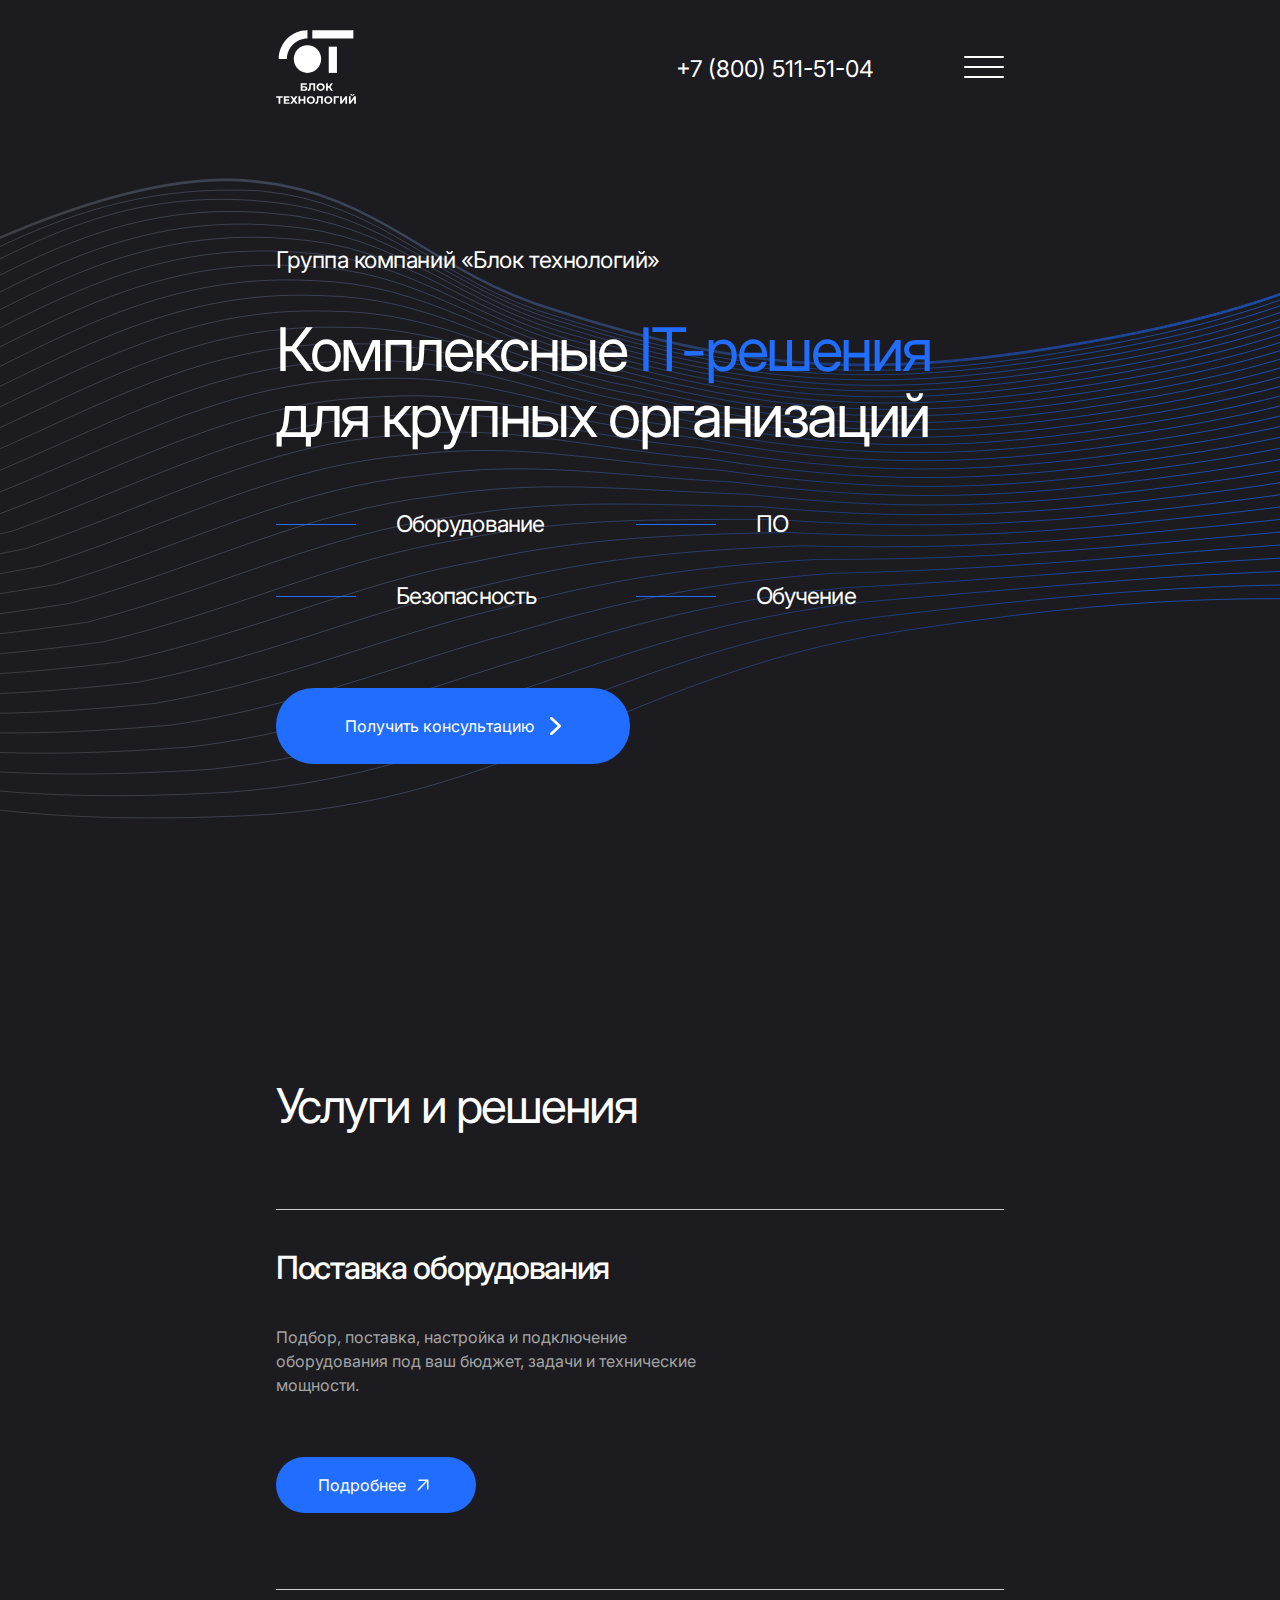
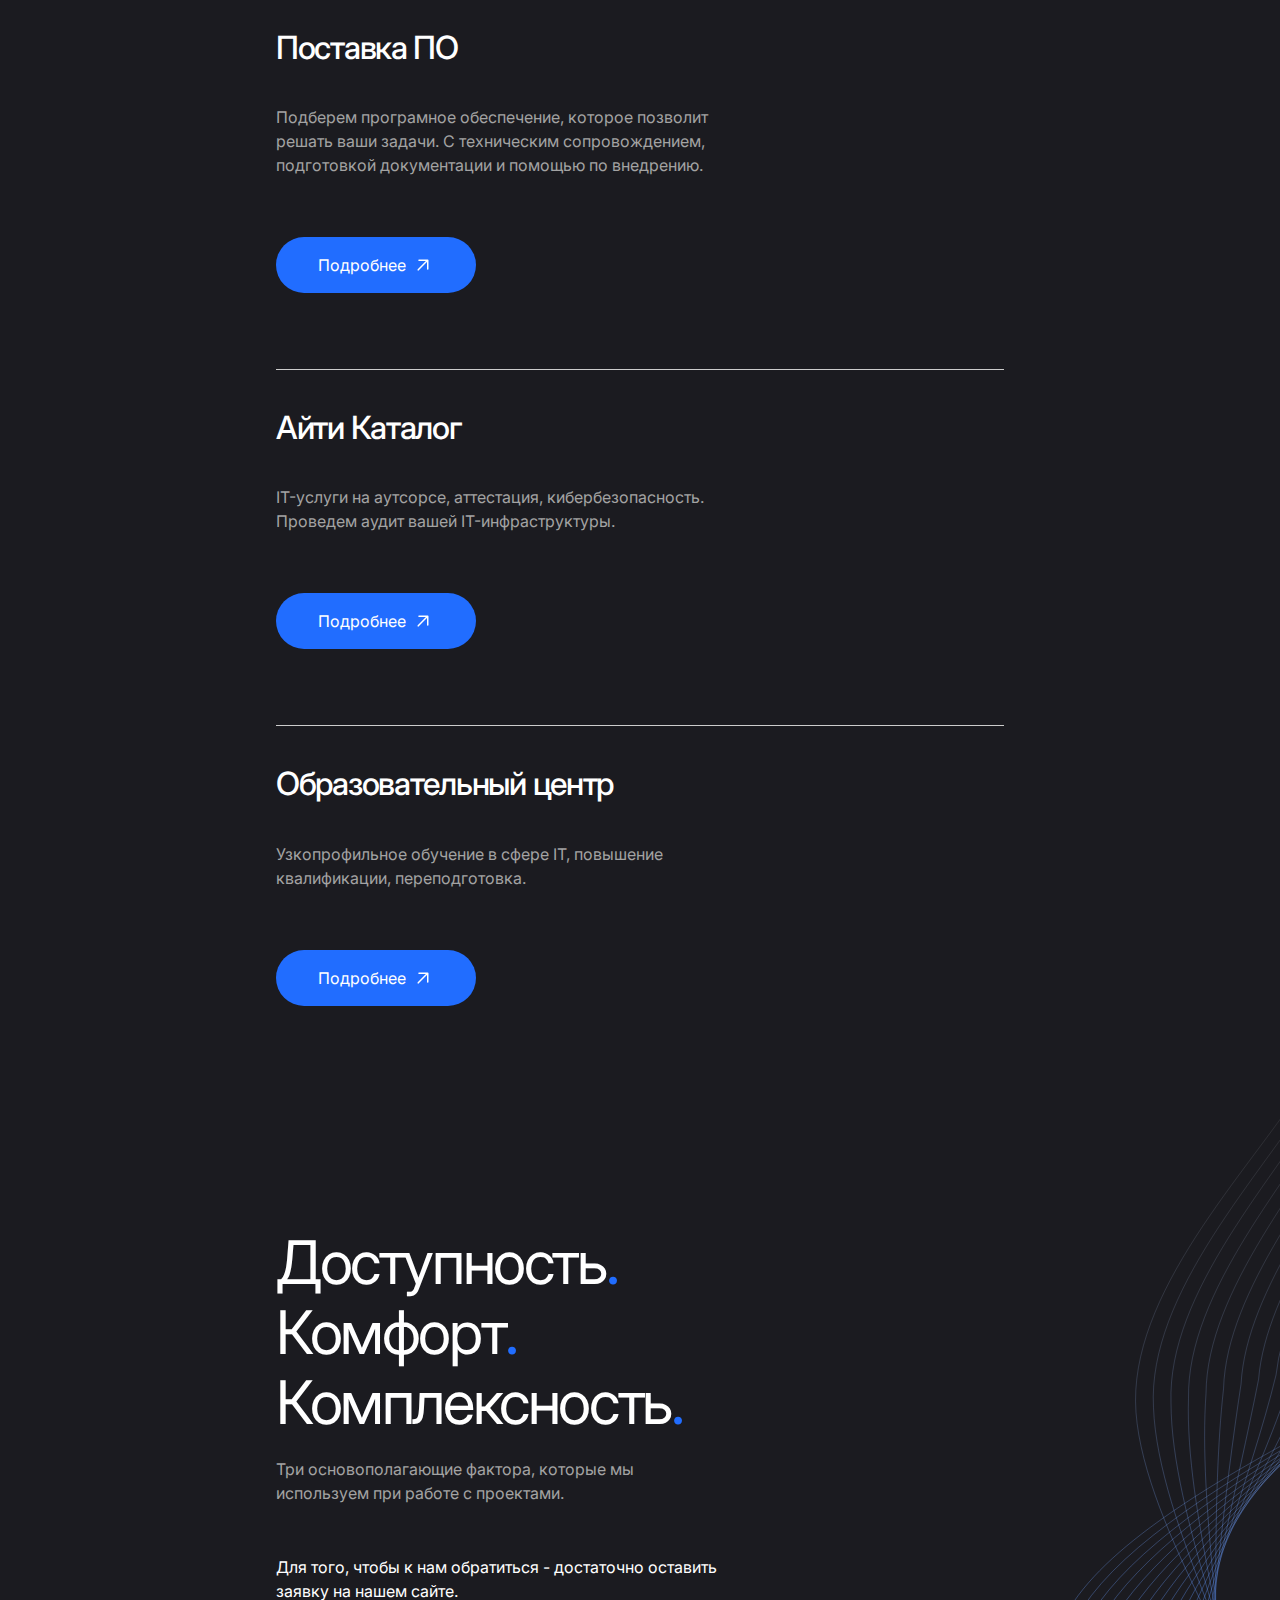
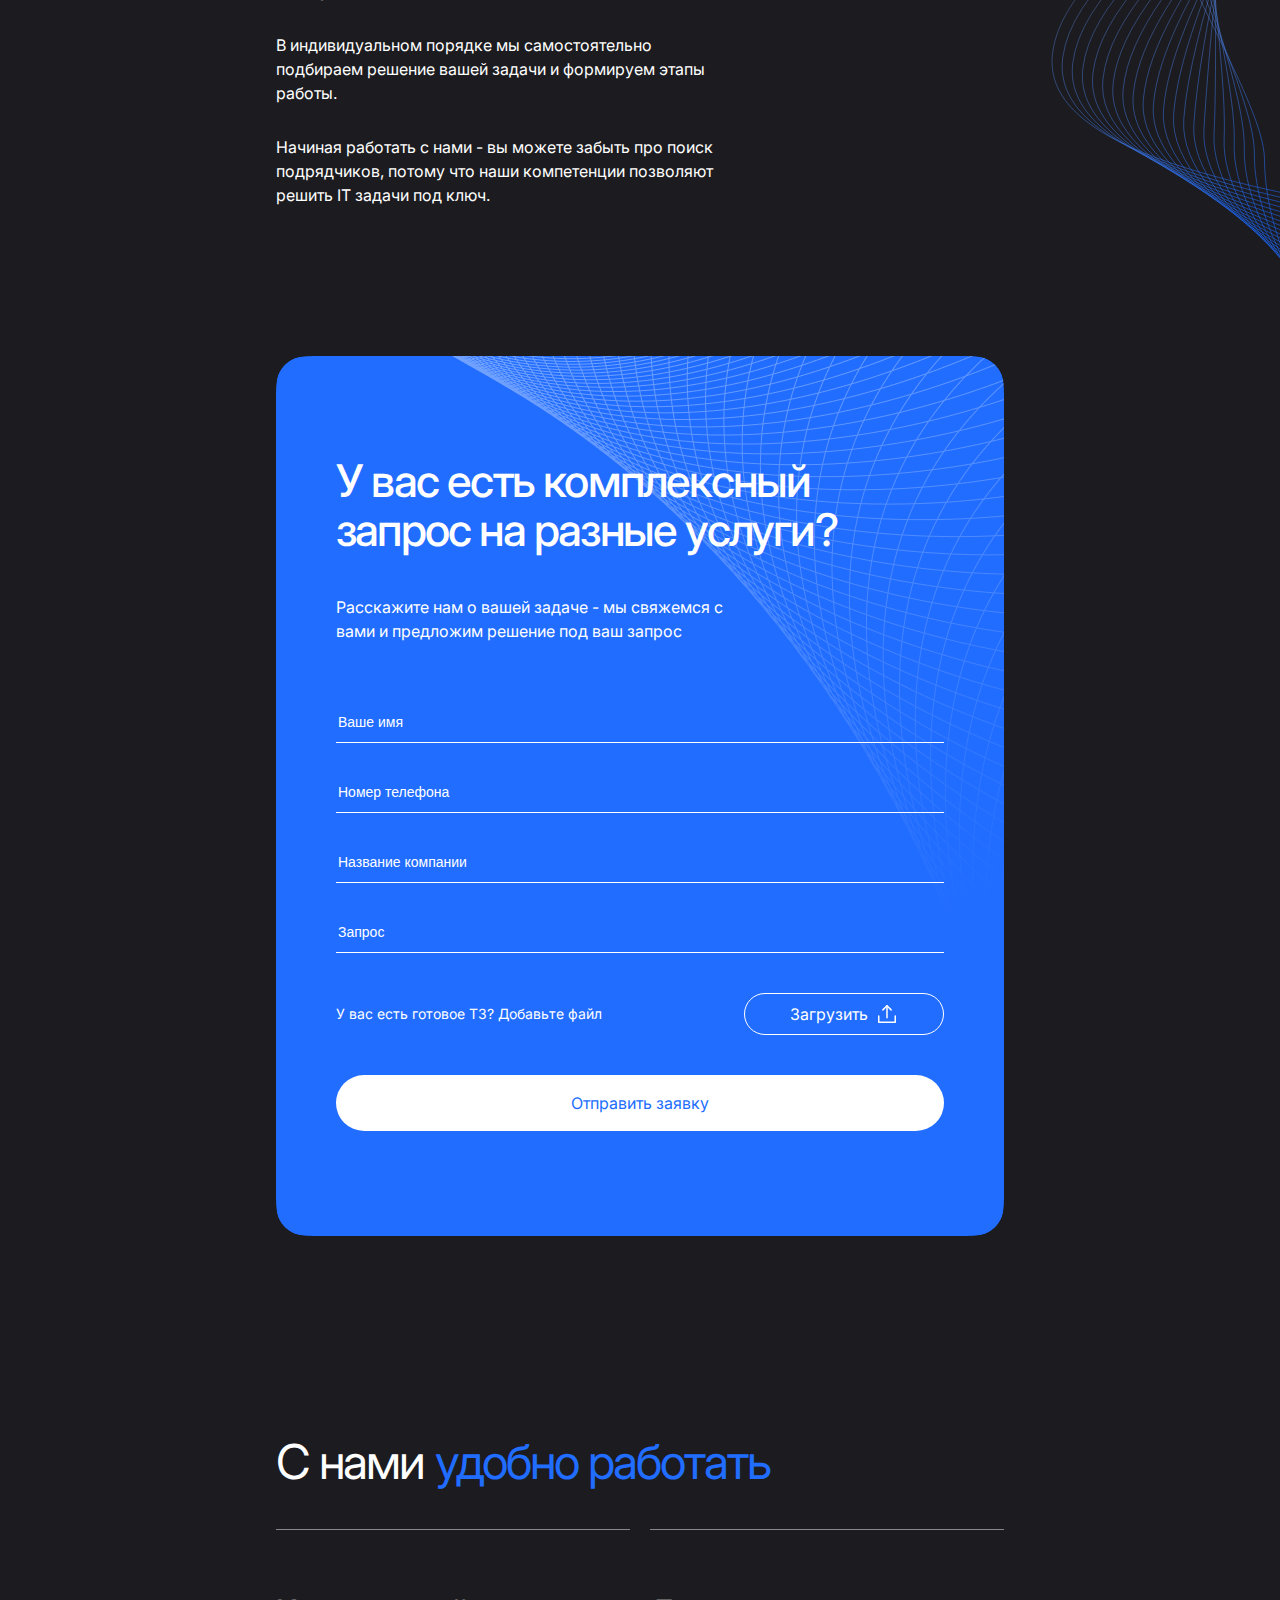
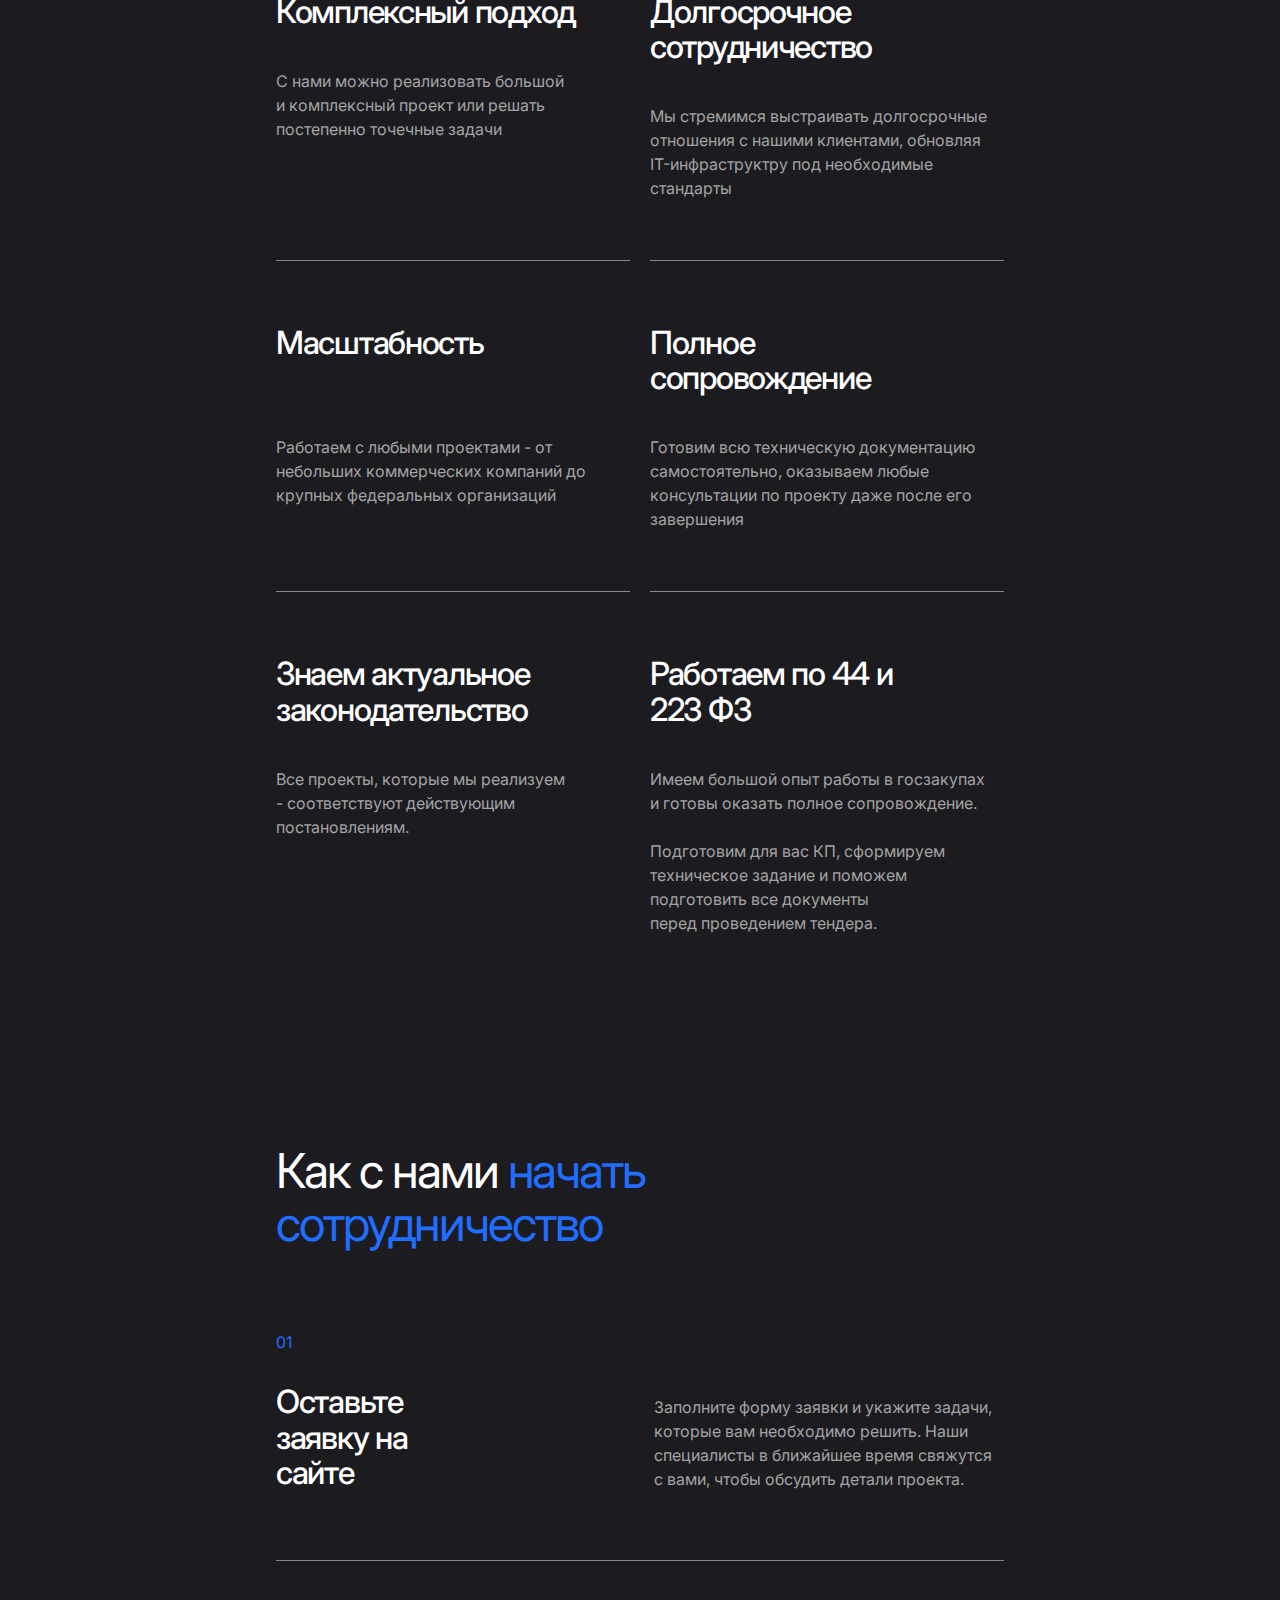
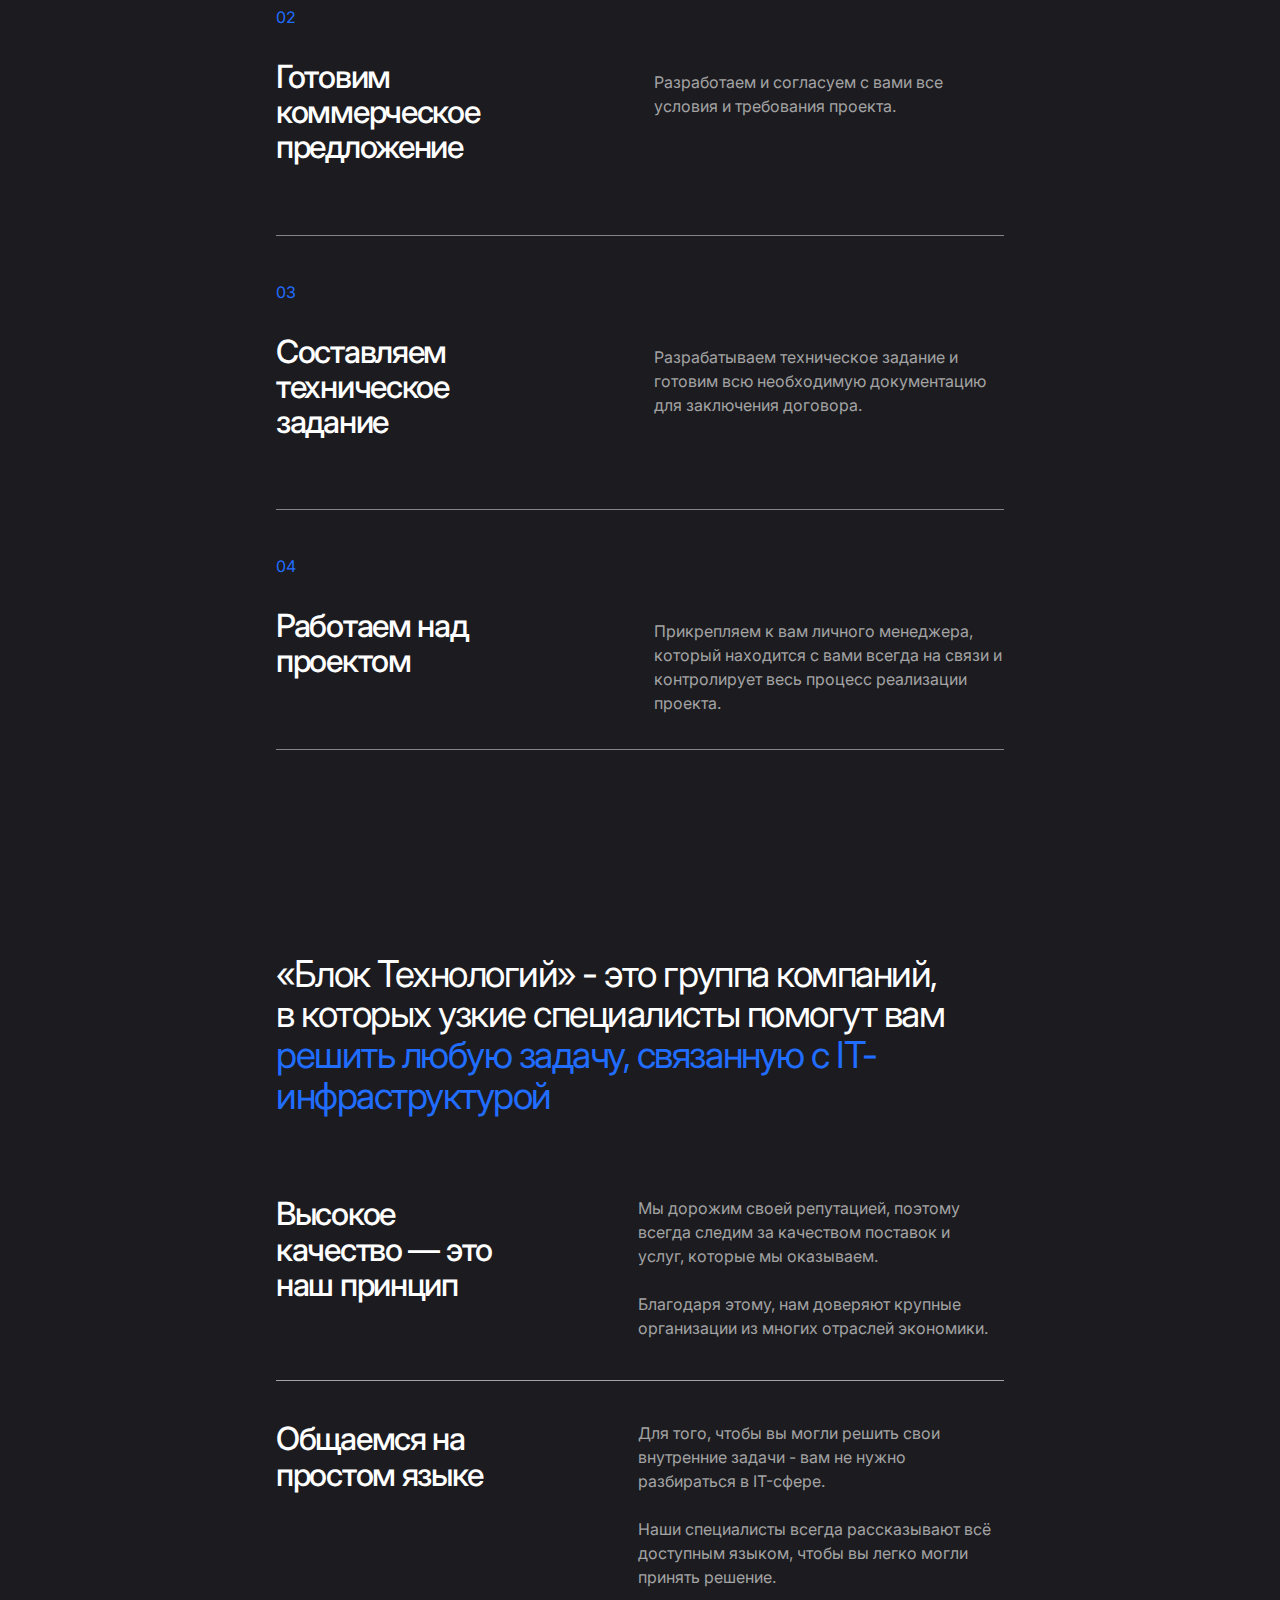
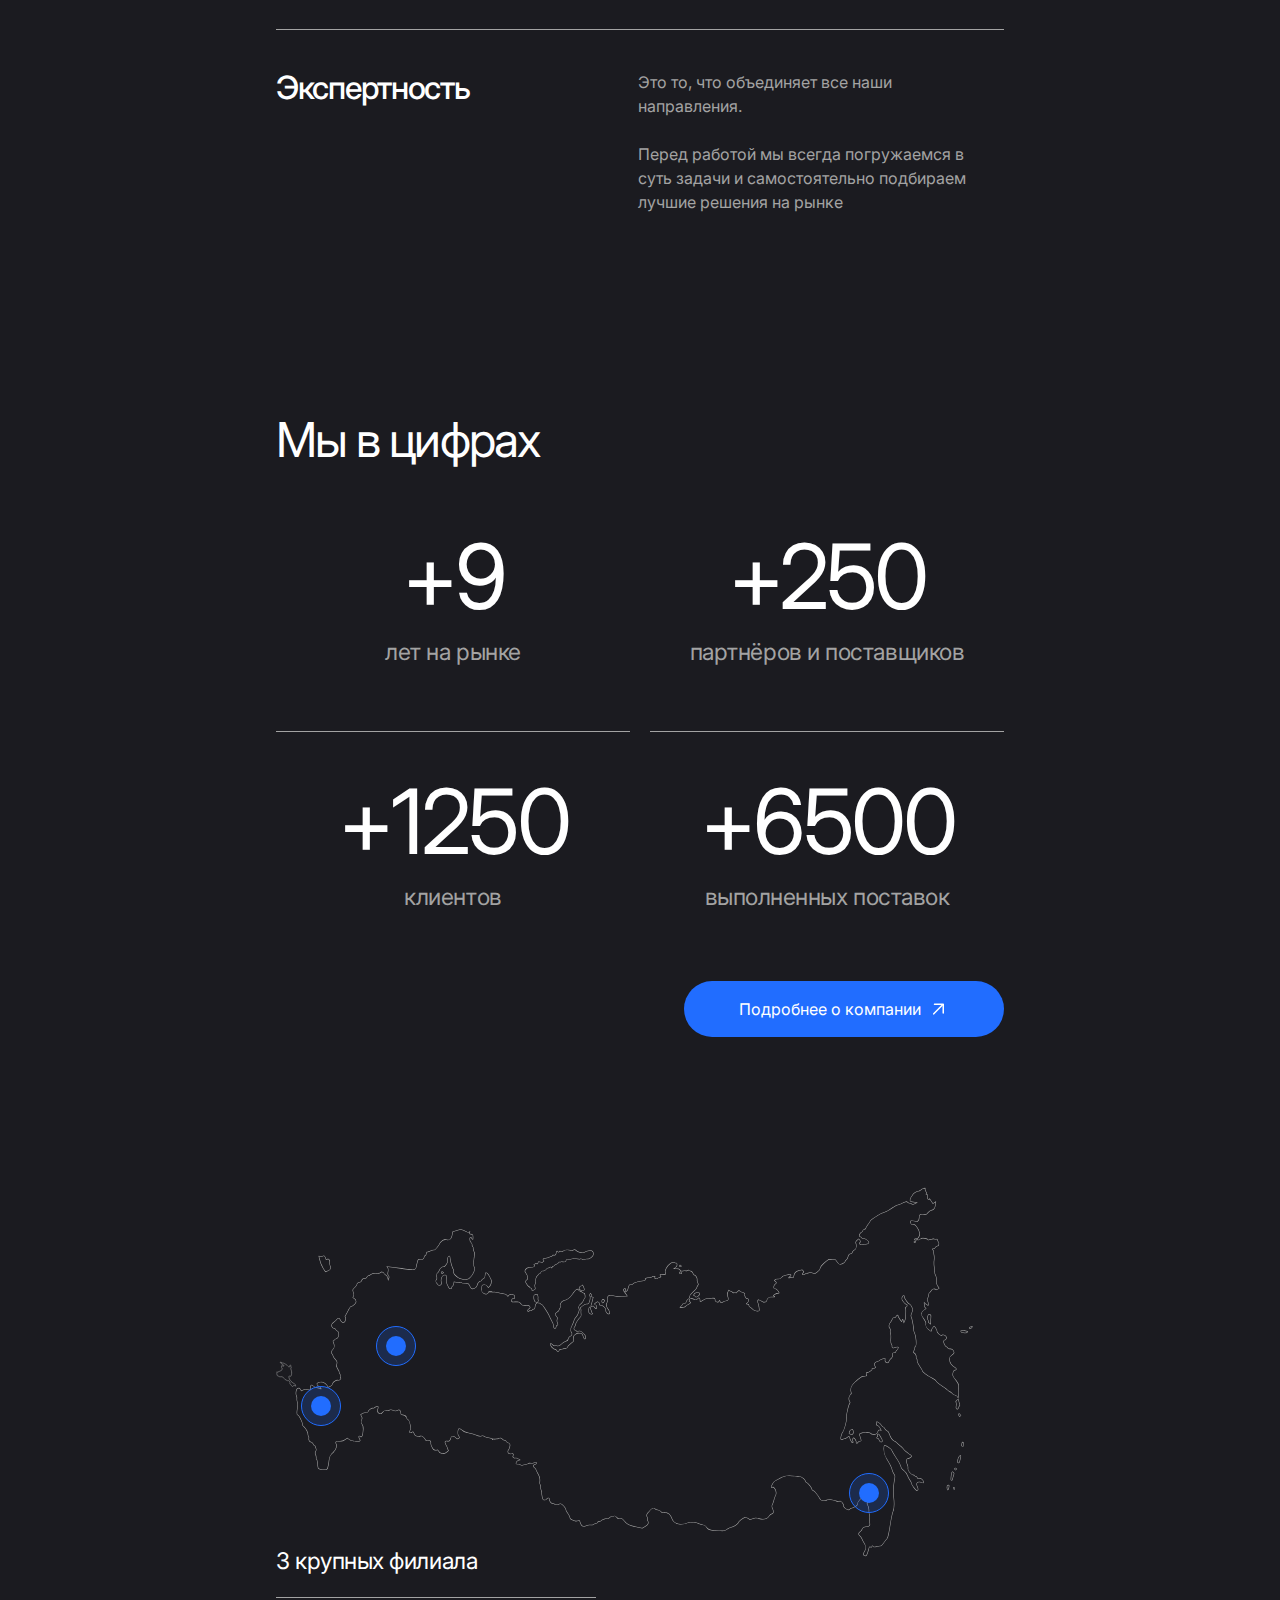
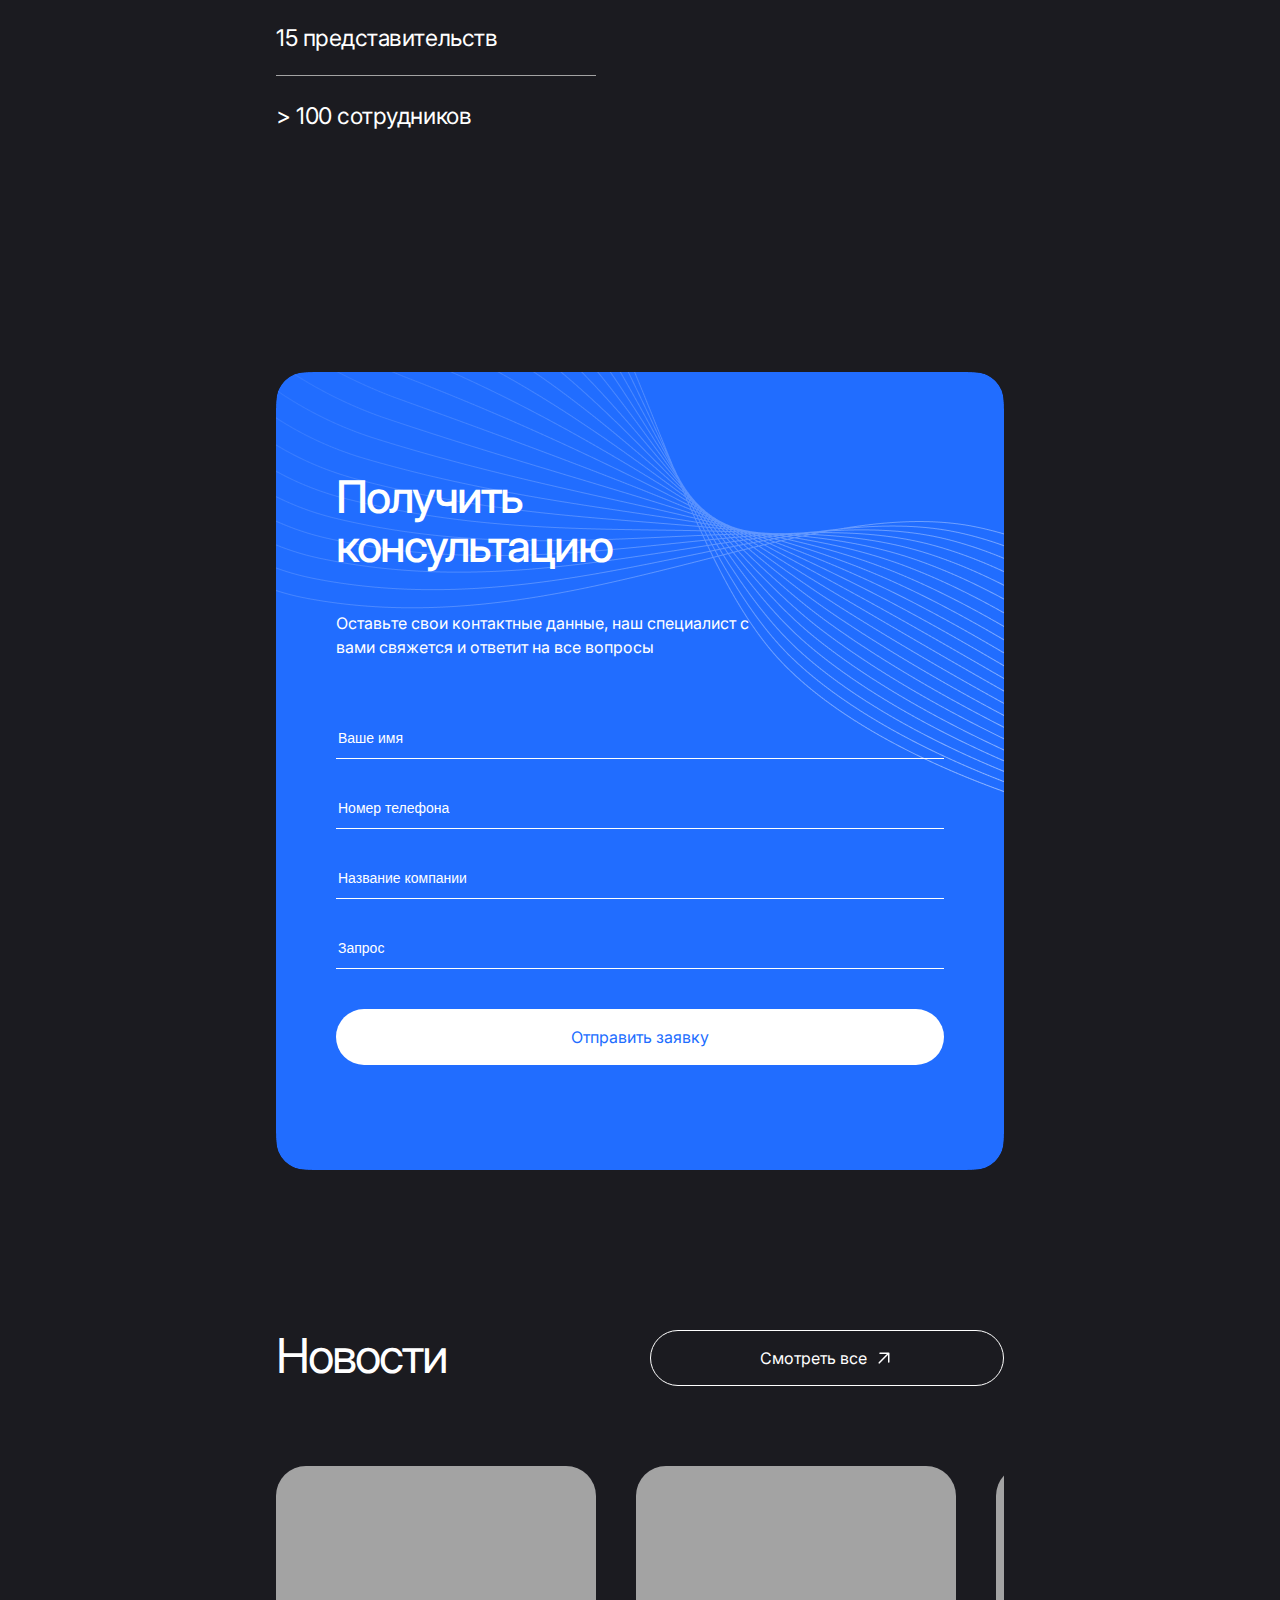
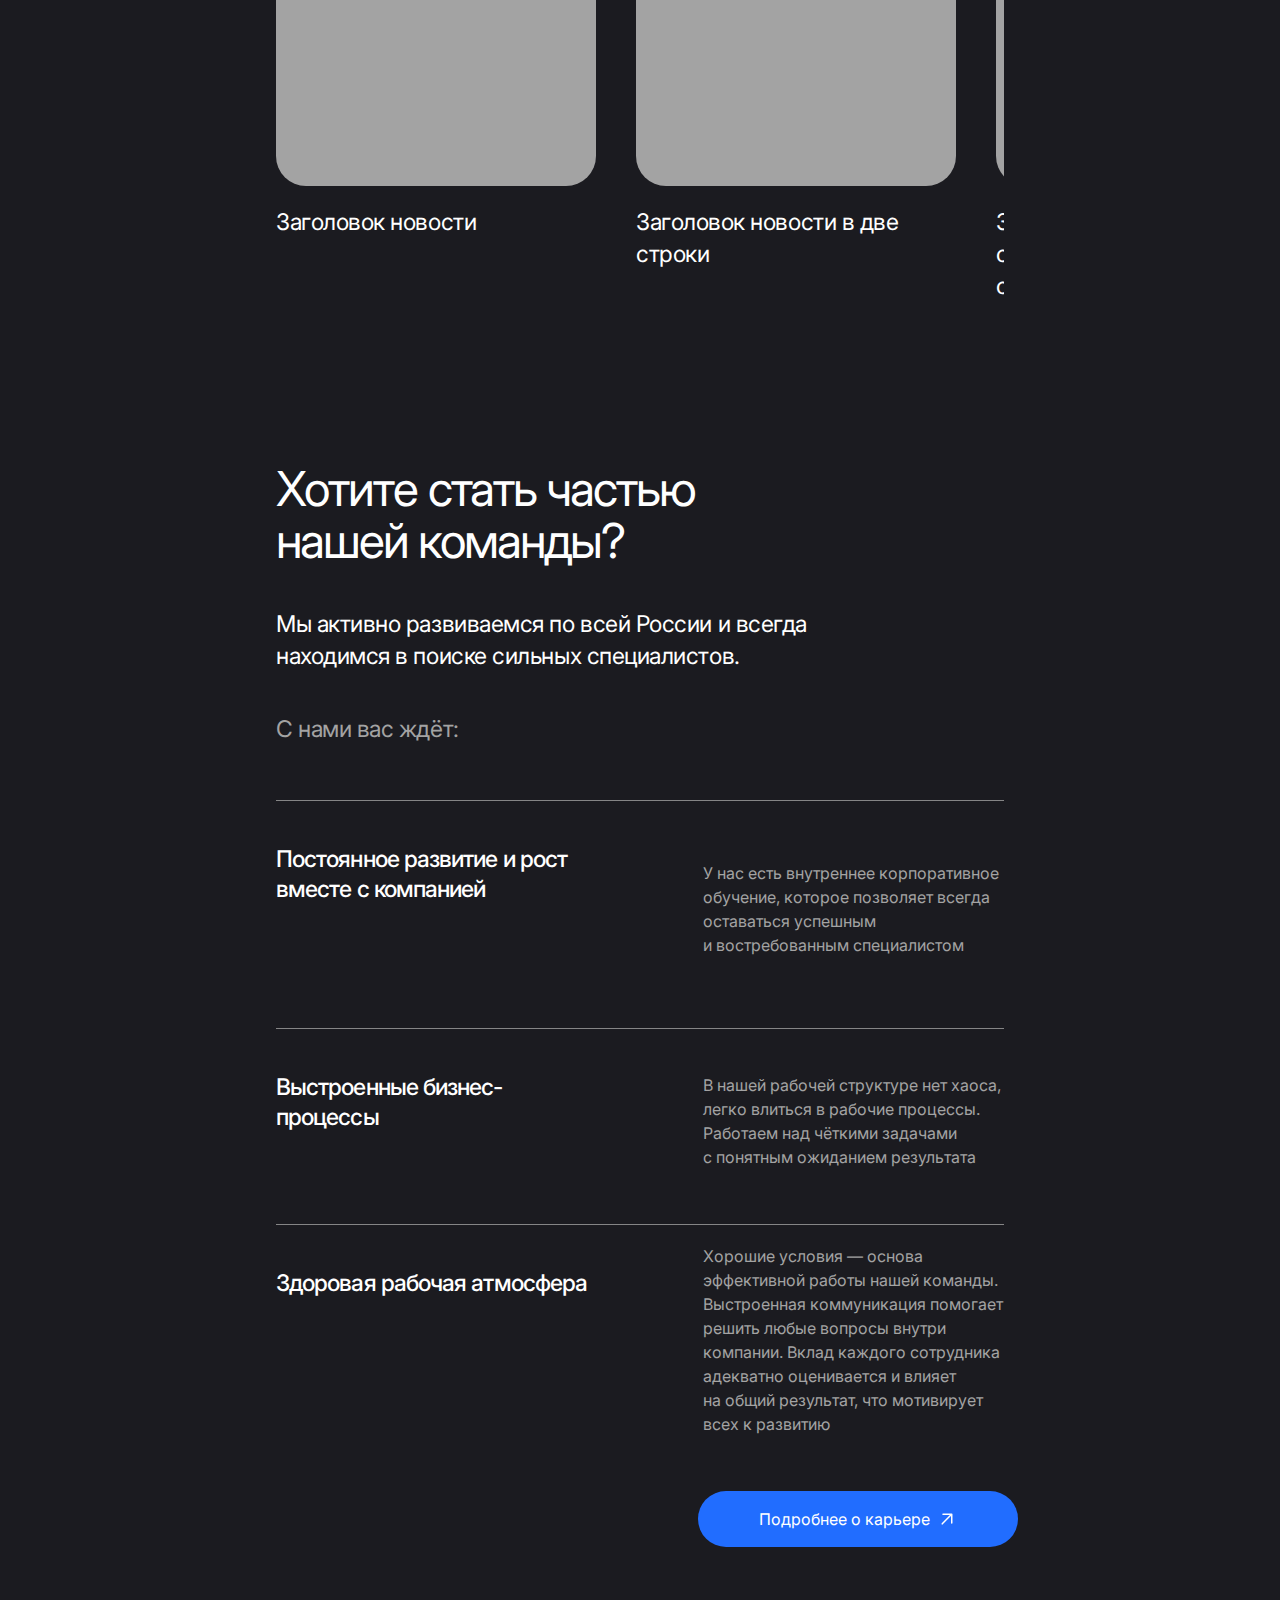
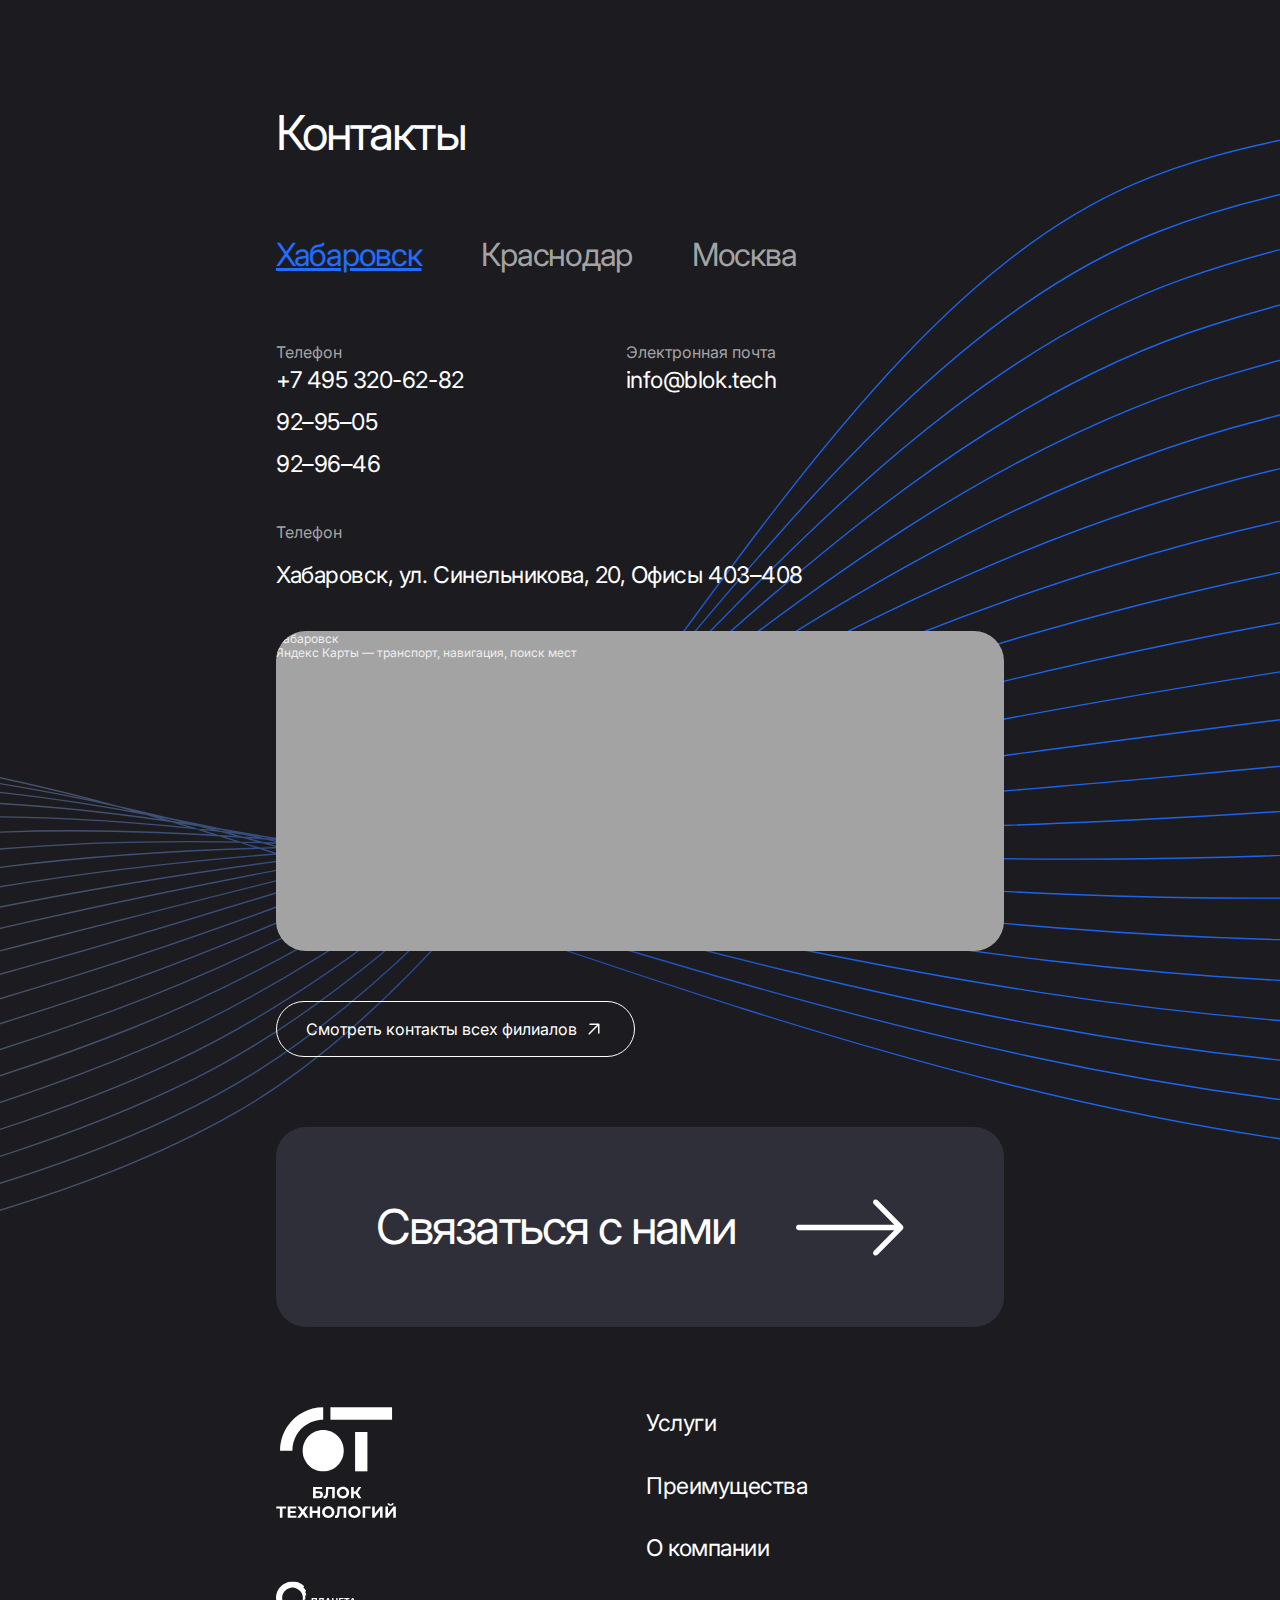
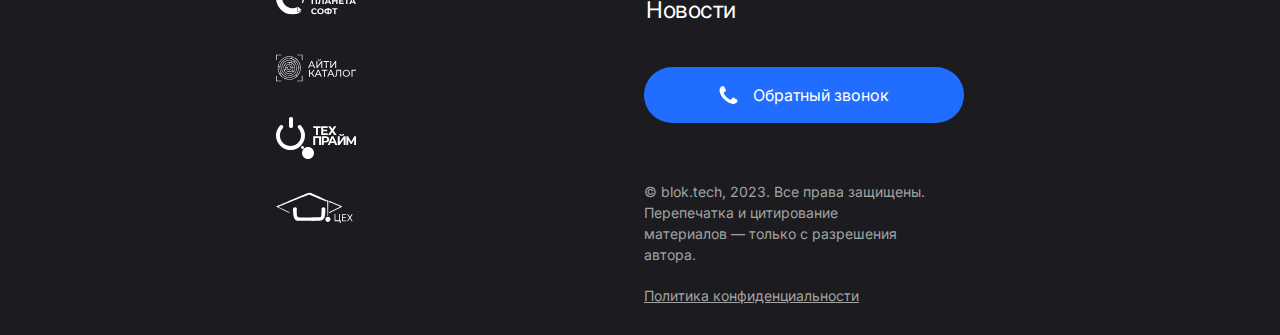
==== commit fe582487: "Add files via upload" ====
--- a/index.html
+++ b/index.html
@@ -4,37 +4,86 @@
 <head>
    <meta charset="UTF-8">
    <meta http-equiv="X-UA-Compatible" content="IE=edge">
-   <meta name="viewport" content="width=1440">
+   <meta name="viewport" content="width=device-width, initial-scale=1">
    <title>Блок Технологий</title>
    <link rel="stylesheet" href="css/reset.css">
-   <link rel="stylesheet" href="css/style.min.css">
+   <link rel="stylesheet" href="css/main.css">
 </head>
 
 <body>
+   <div class="popup-bg">
+      <div class="popup">
+         <div class="container">
+            <img src="images/logo1.svg" alt="#" class="popup-logo-ico">
+            <img src="images/close.svg" alt="#" class="popup-close-ico">
+            <div class="popup__flex">
+               <div class="popup__flex-big">
+                  <a href="main.php" class="popup__flex-big-text">
+                     Блок технологий
+                  </a>
+                  <a href="tech-prime.php" class="popup__flex-big-text">
+                     Оборудование
+                  </a>
+                  <a href="#" class="popup__flex-big-text">
+                     IT-услуги
+                  </a>
+                  <a href="soft.php" class="popup__flex-big-text">
+                     ПО
+                  </a>
+                  <a href="#" class="popup__flex-big-text">
+                     Обучение
+                  </a>
+               </div>
+               <div class="popup__flex-little">
+                  <a href="#" class="popup__flex-little-text">
+                     Новости
+                  </a>
+                  <a href="main-about.php" class="popup__flex-little-text">
+                     О компании
+                  </a>
+                  <a href="main-carrier.php" class="popup__flex-little-text">
+                     Карьера
+                  </a>
+                  <a href="#footer" class="popup__flex-little-text">
+                     Контакты
+                  </a>
+                  <a href="#" class="popup__flex-little-num">
+                     +7 (800) 511–51–04
+                  </a>
+                  <p class="popup__flex-little-email">
+                     info@blok.tech
+                  </p>
+               </div>
+            </div>
+         </div>
+      </div>
+   </div>
+
+
    <header class="header">
-      <div class="container">
+      <div class="container container-rel">
          <div class="header__upper">
             <div class="header__upper-logo">
                <img src="images/logo1.svg" alt="#" class="header__upper-logo-ico">
             </div>
             <div class="header__upper-div">
                <div class="header__upper-div-up">
-                  <a href="#" class="header__upper-div-up-item">
+                  <a href="main.php" class="header__upper-div-up-item">
                      Блок Технологий
                   </a>
-                  <a href="#" class="header__upper-div-up-item">
+                  <a href="tech-prime.php" class="header__upper-div-up-item">
                      Оборудование
                   </a>
                   <a href="#" class="header__upper-div-up-item">
                      IT-услуги
                   </a>
-                  <a href="#" class="header__upper-div-up-item">
-                     Софт и ПО
+                  <a href="soft.php" class="header__upper-div-up-item">
+                     ПО
                   </a>
                   <a href="#" class="header__upper-div-up-item">
                      Обучение
                   </a>
-                  <div class="header__upper-div-up-burger">
+                  <div class="header__upper-div-up-burger open-main-menu">
                      <svg width="40" height="22" viewBox="0 0 40 22" fill="none" xmlns="http://www.w3.org/2000/svg">
                         <rect width="40" height="2" rx="1" fill="white" />
                         <rect y="10" width="40" height="2" rx="1" fill="white" />
@@ -50,7 +99,7 @@
                   <a href="#pri" class="header__upper-div-down-item">
                      Преимущества
                   </a>
-                  <a href="#about" class="header__upper-div-down-item">
+                  <a href="main-about.php" class="header__upper-div-down-item">
                      О компании
                   </a>
                   <a href="#news" class="header__upper-div-down-item">
@@ -99,7 +148,7 @@
                      <rect width="80" height="1" fill="#216DFF" />
                   </svg>
 
-                  <a href="#" class="header__down-grid-item-link">Софт и ПО</a>
+                  <a href="#" class="header__down-grid-item-link">ПО</a>
                </div>
                <div class="header__down-grid-item">
                   <svg width="80" height="1" viewBox="0 0 80 1" fill="none" xmlns="http://www.w3.org/2000/svg">
@@ -127,10 +176,7 @@
          </h2>
          <div class="services__flex">
             <div class="services__flex-item">
-               <svg class="services__flex-item-line" width="560" height="1" viewBox="0 0 560 1" fill="none"
-                  xmlns="http://www.w3.org/2000/svg">
-                  <rect width="560" height="1" fill="#A3A3A3" />
-               </svg>
+               <hr class="services__flex-item-line">
                <p class="services__flex-item-title">
                   Поставка оборудования
                </p>
@@ -160,12 +206,9 @@
             </div>
 
             <div class="services__flex-item">
-               <svg class="services__flex-item-line" width="560" height="1" viewBox="0 0 560 1" fill="none"
-                  xmlns="http://www.w3.org/2000/svg">
-                  <rect width="560" height="1" fill="#A3A3A3" />
-               </svg>
+               <hr class="services__flex-item-line">
                <p class="services__flex-item-title">
-                  Поставка софта и ПО
+                  Поставка ПО
                </p>
                <p class="services__flex-item-subtitle">
                   Подберем програмное обеспечение, которое позволит решать ваши задачи. С техническим сопровождением,
@@ -194,10 +237,7 @@
             </div>
 
             <div class="services__flex-item">
-               <svg class="services__flex-item-line" width="560" height="1" viewBox="0 0 560 1" fill="none"
-                  xmlns="http://www.w3.org/2000/svg">
-                  <rect width="560" height="1" fill="#A3A3A3" />
-               </svg>
+               <hr class="services__flex-item-line">
                <p class="services__flex-item-title">
                   Айти Каталог
                </p>
@@ -227,10 +267,7 @@
             </div>
 
             <div class="services__flex-item">
-               <svg class="services__flex-item-line" width="560" height="1" viewBox="0 0 560 1" fill="none"
-                  xmlns="http://www.w3.org/2000/svg">
-                  <rect width="560" height="1" fill="#A3A3A3" />
-               </svg>
+               <hr class="services__flex-item-line">
                <p class="services__flex-item-title">
                   Образовательный центр
                </p>
@@ -264,6 +301,7 @@
 
    <section class="words">
       <div class="container">
+         <img src="images/words.svg" alt="" class="words__vector">
          <div class="words__flex">
             <div class="words__flex-item">
                <p class="words__flex-item-titles">
@@ -310,7 +348,7 @@
                <input type="text" class="firstform__flex-item-input" placeholder="Запрос">
                <div class="firstform__flex-item-fileflex">
                   <p class="firstform__flex-item-fileflex-text">
-                     У вас есть готовое ТЗ?<br> Добавьте файл
+                     У вас есть готовое ТЗ?&nbspДобавьте файл
                   </p>
                   <button class="firstform__flex-item-fileflex-file">
                      <p class="firstform__flex-item-fileflex-file-text">Загрузить</p>
@@ -331,22 +369,19 @@
       </div>
    </section>
 
-   <section class="why" id="pri"> 
+   <section class="why" id="pri">
       <div class="container">
          <p class="why__title">
-            С нами <b class="why__title-b">удобно</b><br> работать
+            С нами <b class="why__title-b">удобно работать</b> 
          </p>
          <div class="why__flex">
-            <div class="why__flex-item">
-
-            </div>
             <div class="why__flex-item">
                <svg class="why__flex-item-line" width="440" height="1" viewBox="0 0 440 1" fill="none"
                   xmlns="http://www.w3.org/2000/svg">
                   <rect width="440" height="1" fill="#A3A3A3" />
                </svg>
                <p class="why__flex-item-title">
-                  Комплексный<br> подход
+                  Комплексный подход
                </p>
                <p class="why__flex-item-subtitle">
                   С нами можно реализовать большой<br> и комплексный проект или решать<br> постепенно точечные задачи
@@ -361,20 +396,23 @@
                   Долгосрочное<br> сотрудничество
                </p>
                <p class="why__flex-item-subtitle">
-                  Мы стремимся выстраивать долгосрочные<br> отношения с нашими клиентами, обновляя IT-<br>инфраструктру
+                  Мы стремимся выстраивать долгосрочные отношения с нашими клиентами, обновляя IT-инфраструктру
                   под необходимые стандарты
                </p>
+            </div>
+            <div class="why__flex-item">
+
             </div>
             <div class="why__flex-item">
                <svg class="why__flex-item-line" width="440" height="1" viewBox="0 0 440 1" fill="none"
                   xmlns="http://www.w3.org/2000/svg">
                   <rect width="440" height="1" fill="#A3A3A3" />
                </svg>
-               <p class="why__flex-item-title">
+               <p class="why__flex-item-title why__flex-item-title2">
                   Масштабность
                </p>
                <p class="why__flex-item-subtitle">
-                  Работаем с любыми проектами - от<br> небольших коммерческих компаний до<br> крупных федеральных
+                  Работаем с любыми проектами - от небольших коммерческих компаний до крупных федеральных
                   организаций
                </p>
             </div>
@@ -387,7 +425,7 @@
                   Полное сопровождение
                </p>
                <p class="why__flex-item-subtitle">
-                  Готовим всю техническую документацию<br> самостоятельно, оказываем любые консультации<br> по проекту
+                  Готовим всю техническую документацию самостоятельно, оказываем любые консультации по проекту
                   даже
                   после его завершения
                </p>
@@ -416,13 +454,13 @@
                   <rect width="440" height="1" fill="#A3A3A3" />
                </svg>
                <p class="why__flex-item-title">
-                  Работаем по<br> 44 и 223 ФЗ
+                  Работаем по 44 и 223 ФЗ
                </p>
                <p class="why__flex-item-subtitle">
                   Имеем большой опыт работы в госзакупах<br> и готовы оказать полное сопровождение.
                   <br>
                   <br>
-                  Подготовим для вас КП, сформируем техническое<br> задание и поможем подготовить все документы<br>
+                  Подготовим для вас КП, сформируем техническое задание и поможем подготовить все документы
                   перед проведением тендера.
                </p>
             </div>
@@ -442,12 +480,12 @@
             </p>
             <div class="how__item-flex">
                <p class="how__item-flex-title">
-                  Оставьте заявку<br> на сайте
+                  Оставьте заявку на сайте
                </p>
                <p class="how__item-flex-text">
-                  Заполните форму заявки и укажите задачи, которые<br> вам необходимо решить. Наши специалисты в<br>
+                  Заполните форму заявки и укажите задачи, которые вам необходимо решить. Наши специалисты в
                   ближайшее
-                  время свяжутся с вами, чтобы обсудить<br> детали проекта.
+                  время свяжутся с вами, чтобы обсудить детали проекта.
                </p>
             </div>
             <svg class="how__item-line" width="920" height="1" viewBox="0 0 920 1" fill="none"
@@ -462,10 +500,10 @@
             </p>
             <div class="how__item-flex">
                <p class="how__item-flex-title">
-                  Готовим коммерческое<br> предложение
+                  Готовим коммерческое предложение
                </p>
                <p class="how__item-flex-text">
-                  Разработаем и согласуем с вами все<br> условия и требования проекта.
+                  Разработаем и согласуем с вами все условия и требования проекта.
                </p>
             </div>
             <svg class="how__item-line" width="920" height="1" viewBox="0 0 920 1" fill="none"
@@ -480,11 +518,11 @@
             </p>
             <div class="how__item-flex">
                <p class="how__item-flex-title">
-                  Составляем техническое<br> задание
+                  Составляем техническое задание
                </p>
                <p class="how__item-flex-text">
-                  Разрабатываем техническое задание и<br> готовим всю необходимую документацию<br> для заключения
-                  договора
+                  Разрабатываем техническое задание и готовим всю необходимую документацию для заключения
+                  договора.
                </p>
             </div>
             <svg class="how__item-line" width="920" height="1" viewBox="0 0 920 1" fill="none"
@@ -498,12 +536,12 @@
                04
             </p>
             <div class="how__item-flex">
-               <p class="how__item-flex-title">
-                  Работаем над<br> проектом
+               <p class="how__item-flex-title how__item-flex-title2">
+                  Работаем над проектом
                </p>
                <p class="how__item-flex-text">
-                  Прикрепляем к вам личного менеджера,<br> который находится с вами всегда на связи и<br> контролирует
-                  весь процесс реализации проекта
+                  Прикрепляем к вам личного менеджера, который находится с вами всегда на связи и контролирует
+                  весь процесс реализации проекта.
                </p>
             </div>
             <svg class="how__item-line" width="920" height="1" viewBox="0 0 920 1" fill="none"
@@ -528,27 +566,27 @@
          <div class="about__flex">
             <div class="about__flex-item">
                <p class="about__flex-item-title">
-                  Высокое качество<br> - это наш принцип
+                  Высокое качество — это наш принцип
                </p>
                <p class="about__flex-item-subtitle">
-                  Мы дорожим своей репутацией,<br> поэтому всегда следим за качеством<br> поставок и услуг, которые
-                  мы<br>
+                  Мы дорожим своей репутацией, поэтому всегда следим за качеством поставок и услуг, которые
+                  мы
                   оказываем.
                   <br>
                   <br>
-                  Благодаря этому, нам доверяют<br> крупные организации из многих<br> отраслей экономики.
+                  Благодаря этому, нам доверяют крупные организации из многих отраслей экономики.
                </p>
             </div>
 
             <div class="about__flex-item">
                <p class="about__flex-item-title">
-                  Общаемся на<br> простом языке
+                  Общаемся на простом языке
                </p>
                <p class="about__flex-item-subtitle">
-                  Для того, чтобы вы могли решить свои<br> внутренние задачи - вам не нужно<br> разбираться в IT-сфере.
+                  Для того, чтобы вы могли решить свои внутренние задачи - вам не нужно разбираться в IT-сфере.
                   <br>
                   <br>
-                  Наши специалисты всегда<br> рассказывают всё доступным языком,<br> чтобы вы легко могли принять
+                  Наши специалисты всегда рассказывают всё доступным языком, чтобы вы легко могли принять
                   решение.
                </p>
             </div>
@@ -558,10 +596,10 @@
                   Экспертность
                </p>
                <p class="about__flex-item-subtitle">
-                  Это то, что объединяет все наши<br> направления.
+                  Это то, что объединяет все наши направления.
                   <br>
                   <br>
-                  Перед работой мы всегда погружаемся<br> в суть задачи и самостоятельно<br> подбираем лучшие решения на
+                  Перед работой мы всегда погружаемся в суть задачи и самостоятельно подбираем лучшие решения на
                   рынке
                </p>
             </div>
@@ -570,13 +608,13 @@
    </section>
 
    <section class="numbers">
-      <div class="container">
+      <div class="container container-rel">
          <p class="numbers__title">
             Мы в цифрах
          </p>
          <div class="numbers__flex">
             <div class="numbers__flex-item">
-               <button class="numbers__flex-item-btn">
+               <a href="main-about.php" class="numbers__flex-item-btn">
                   <p class="numbers__flex-item-btn-text">
                      Подробнее о компании
                   </p>
@@ -595,7 +633,7 @@
                         </clipPath>
                      </defs>
                   </svg>
-               </button>
+               </a>
             </div>
 
             <div class="numbers__flex-item-twoflex">
@@ -648,7 +686,7 @@
    </section>
 
    <section class="map">
-      <div class="container">
+      <div class="container container-rel">
          <img src="images/map.svg" alt="#" class="map__svg">
          <div class="map__point1">
             <div class="map__point1-div">
@@ -716,7 +754,7 @@
                   Получить<br> консультацию
                </p>
                <p class="secondform__flex-item-subtitle">
-                  Оставьте свои контактные данные, наш специалист<br> с вами свяжется и ответит на все вопросы
+                  Оставьте свои контактные данные, наш специалист с вами свяжется и ответит на все вопросы
                </p>
             </div>
             <form class="secondform__flex-item">
@@ -876,7 +914,7 @@
    </section>
 
    <section class="contacts">
-      <div class="container">
+      <div class="container container-rel">
          <div class="contacts__title">
             Контакты
          </div>
@@ -972,7 +1010,7 @@
    </section>
 
    <footer class="footer">
-      <div class="container">
+      <div class="container container-rel">
          <div class="footer__flex">
             <img src="images/logo1.svg" alt="#" class="footer__flex-ico">
             <div class="footer__flex-company">
@@ -988,7 +1026,7 @@
                <a href="#pri" class="footer__flex-nav-item">
                   Преимущества
                </a>
-               <a href="#about" class="footer__flex-nav-item">
+               <a href="main-about.php" class="footer__flex-nav-item">
                   О компании
                </a>
                <a href="#news" class="footer__flex-nav-item">
--- a/css/main.css
+++ b/css/main.css
@@ -0,0 +1,2741 @@
+@import "https://fonts.googleapis.com/css2?family=Inter:wght@300;400;500;600;700;800;900&display=swap";
+
+*,
+*::before,
+*::after {
+   -webkit-box-sizing: border-box;
+   box-sizing: border-box;
+   font-family: "Inter", sans-serif;
+   scroll-behavior: smooth;
+}
+body {
+   background-color: #1b1b20;
+   overflow: hidden;
+}
+
+a {
+   display: block;
+   text-decoration: none;
+}
+
+.container {
+   max-width: 1440px;
+   padding-left: 20px;
+   padding-right: 20px;
+   margin: 0 auto;
+}
+.container-rel {
+   position: relative;
+}
+
+.header {
+   height: 1080px;
+   margin-top: 30px;
+   background-image: url(../images/title-line.svg);
+   background-position: top;
+   background-repeat: no-repeat;
+   background-size: 100% 100%;
+}
+.header__upper {
+   display: -webkit-box;
+   display: -ms-flexbox;
+   display: flex;
+   gap: 40px;
+}
+.header__upper-logo {
+   width: 80px;
+   height: 74px;
+}
+.header__upper-div-up {
+   position: relative;
+   display: -webkit-box;
+   display: -ms-flexbox;
+   display: flex;
+   -webkit-box-pack: center;
+   -ms-flex-pack: center;
+   justify-content: center;
+   gap: 80px;
+   margin-bottom: 20px;
+}
+.header__upper-div-up-item {
+   color: #fff;
+   font-weight: 400;
+   font-size: 16px;
+   text-decoration: none;
+   display: block;
+   line-height: 130%;
+   letter-spacing: -0.02em;
+   -webkit-transition: 0.2s;
+   -o-transition: 0.2s;
+   transition: 0.2s;
+   cursor: pointer;
+}
+.header__upper-div-up-item:hover {
+   text-decoration: underline;
+   color: #216dff;
+}
+.header__upper-div-up-burger {
+   width: 40px;
+   height: 22px;
+   position: absolute;
+   right: 0px;
+   cursor: pointer;
+}
+.header__upper-div-hr {
+   width: 1280px;
+   height: 1px;
+   color: #a3a3a3;
+}
+.header__upper-div-down {
+   display: -webkit-box;
+   display: -ms-flexbox;
+   display: flex;
+   gap: 60px;
+}
+.header__upper-div-down-item {
+   margin-top: 20px;
+   font-weight: 400;
+   font-size: 16px;
+   color: #fff;
+   text-decoration: none;
+   line-height: 130%;
+   letter-spacing: -0.02em;
+   -webkit-transition: 0.2s;
+   -o-transition: 0.2s;
+   transition: 0.2s;
+   cursor: pointer;
+}
+.header__upper-div-down-item:hover {
+   text-decoration: underline;
+   color: #216dff;
+}
+.header__upper-div-down-email {
+   margin-top: 11px;
+   font-weight: 400;
+   font-size: 23px;
+   color: #fff;
+   margin-left: 270px;
+}
+.header__upper-div-down-nomber {
+   margin-top: 11px;
+   font-weight: 400;
+   font-size: 23px;
+   color: #fff;
+   -webkit-transition: 0.2s;
+   -o-transition: 0.2s;
+   transition: 0.2s;
+   cursor: pointer;
+}
+.header__upper-div-down-nomber:hover {
+   text-decoration: underline;
+   color: #216dff;
+}
+.header__center {
+   margin-top: 120px;
+   margin-bottom: 140px;
+}
+.header__center-pretitle {
+   font-weight: 400;
+   font-size: 24px;
+   color: #fff;
+   margin-bottom: 36px;
+   line-height: 140%;
+   letter-spacing: -0.02em;
+}
+.header__center-title {
+   font-weight: 400;
+   font-size: 76px;
+   color: #fff;
+   width: 975px;
+   line-height: 110%;
+   letter-spacing: -0.04em;
+}
+.header__center-title-b {
+   color: #216dff;
+}
+.header__down {
+   display: -webkit-box;
+   display: -ms-flexbox;
+   display: flex;
+   gap: 280px;
+}
+.header__down-btn {
+   width: 440px;
+   height: 76px;
+   background-color: #216dff;
+   border-radius: 37.5px;
+   font-weight: 400;
+   font-size: 20px;
+   line-height: 140%;
+   display: -webkit-box;
+   display: -ms-flexbox;
+   display: flex;
+   -webkit-box-pack: center;
+   -ms-flex-pack: center;
+   justify-content: center;
+   gap: 16px;
+   -webkit-box-align: center;
+   -ms-flex-align: center;
+   align-items: center;
+   color: #fff;
+   border: none;
+   -webkit-transition: 0.3s;
+   -o-transition: 0.3s;
+   transition: 0.3s;
+}
+.header__down-btn:hover {
+   background-color: #fff;
+   color: #216dff;
+}
+.header__down-btn-arrow {
+   -webkit-transition: 0.3s;
+   -o-transition: 0.3s;
+   transition: 0.3s;
+}
+.header__down-btn:hover .header__down-btn-arrow {
+   -webkit-transform: translateX(10px);
+   -ms-transform: translateX(10px);
+   transform: translateX(10px);
+}
+.header__down-btn:hover .header__down-btn-arrow-fill {
+   fill: #216dff;
+}
+.header__down-grid {
+   display: -webkit-box;
+   display: -ms-flexbox;
+   display: flex;
+   width: 640px;
+   -ms-flex-wrap: wrap;
+   flex-wrap: wrap;
+   gap: 40px 85px;
+}
+.header__down-grid-item {
+   width: 275px;
+   display: -webkit-box;
+   display: -ms-flexbox;
+   display: flex;
+   -webkit-box-align: center;
+   -ms-flex-align: center;
+   align-items: center;
+   gap: 40px;
+   cursor: default;
+}
+.header__down-grid-item-link {
+   text-decoration: none;
+   font-weight: 400;
+   font-size: 23px;
+   line-height: 140%;
+   letter-spacing: -0.04em;
+   color: #fff;
+   -webkit-transition: 0.2s;
+   -o-transition: 0.2s;
+   transition: 0.2s;
+}
+.services {
+   margin-top: 100px;
+}
+.services__title {
+   font-weight: 400;
+   font-size: 64px;
+   line-height: 110%;
+   letter-spacing: -0.04em;
+   margin-bottom: 80px;
+   color: #fff;
+}
+.services__flex {
+   display: -webkit-box;
+   display: -ms-flexbox;
+   display: flex;
+   gap: 80px 160px;
+   -ms-flex-wrap: wrap;
+   flex-wrap: wrap;
+}
+.services__flex-item-line {
+   margin-bottom: 40px;
+}
+.services__flex-item-title {
+   font-weight: 500;
+   font-size: 32px;
+   line-height: 110%;
+   letter-spacing: -0.04em;
+   color: #fff;
+   margin-bottom: 40px;
+}
+.services__flex-item-subtitle {
+   width: 440px;
+   font-weight: 400;
+   font-size: 16px;
+   line-height: 150%;
+   color: #a3a3a3;
+   margin-bottom: 60px;
+}
+.services__flex-item-btn {
+   width: 200px;
+   height: 56px;
+   background-color: #216dff;
+   display: -webkit-box;
+   display: -ms-flexbox;
+   display: flex;
+   -webkit-box-pack: center;
+   -ms-flex-pack: center;
+   justify-content: center;
+   -webkit-box-align: center;
+   -ms-flex-align: center;
+   align-items: center;
+   border: none;
+   border-radius: 37.5px;
+   gap: 6px;
+   -webkit-transition: 0.3s;
+   -o-transition: 0.3s;
+   transition: 0.3s;
+}
+
+.services__flex-item-line {
+   width: 560px;
+   background-color: 1px solid #a3a3a3;
+}
+
+.services__flex-item-btn-text {
+   font-weight: 400;
+   font-size: 16px;
+   line-height: 150%;
+   color: #fff;
+}
+.services__flex-item-btn-arrow {
+   -webkit-transition: 0.3s;
+   -o-transition: 0.3s;
+   transition: 0.3s;
+}
+.services__flex-item-btn:hover {
+   background-color: #fff;
+}
+.services__flex-item-btn:hover .services__flex-item-btn-arrow {
+   -webkit-transform: translate(2px, -2px);
+   -ms-transform: translate(2px, -2px);
+   transform: translate(2px, -2px);
+}
+.services__flex-item-btn:hover .services__flex-item-btn-text {
+   color: #216dff;
+}
+.services__flex-item-btn:hover .services__flex-item-btn-arrow-fill {
+   stroke: #216dff;
+}
+.words {
+   margin-top: 220px;
+}
+.words__flex {
+   display: -webkit-box;
+   display: -ms-flexbox;
+   display: flex;
+   gap: 250px;
+}
+.words__flex-item + .words__flex-item {
+   margin-top: 10px;
+}
+.words__flex-item-titles {
+   font-weight: 400;
+   font-size: 64px;
+   line-height: 110%;
+   color: #fff;
+   letter-spacing: -0.04em;
+   margin-bottom: 20px;
+}
+.words__flex-item-titles-b {
+   font-weight: 400;
+   font-size: 64px;
+   line-height: 110%;
+   color: #216dff;
+   letter-spacing: -0.04em;
+}
+.words__flex-item-subtitle {
+   font-weight: 400;
+   font-size: 16px;
+   line-height: 150%;
+   color: #a3a3a3;
+   width: 360px;
+}
+.words__flex-item-text {
+   width: 444px;
+   font-weight: 400;
+   font-size: 16px;
+   line-height: 150%;
+   color: #fff;
+}
+.words__flex-item-text + .words__flex-item-text {
+   margin-top: 30px;
+}
+.firstform {
+   background-image: url(../images/firstForm.svg);
+   background-repeat: no-repeat;
+   background-position: center;
+   width: 1400px;
+   height: 644px;
+   margin: 0 auto;
+   margin-top: 200px;
+   border-radius: 30px;
+   padding-left: 80px;
+   padding-top: 120px;
+}
+.firstform__flex {
+   display: -webkit-box;
+   display: -ms-flexbox;
+   display: flex;
+   gap: 100px;
+}
+.firstform__flex-item-title {
+   font-weight: 500;
+   font-size: 45px;
+   line-height: 110%;
+   letter-spacing: -0.04em;
+   width: 600px;
+   color: #fff;
+   margin-bottom: 40px;
+}
+.firstform__flex-item-subtitle {
+   width: 390px;
+   font-weight: 400;
+   font-size: 16px;
+   line-height: 150%;
+   color: #fff;
+}
+.firstform__flex-item-input {
+   width: 440px;
+   background-color: initial;
+   height: 40px;
+   border: none;
+   border-bottom: 1px solid #fff;
+   outline: none;
+   font-weight: 300;
+   font-size: 14px;
+   line-height: 150%;
+   color: #fff;
+}
+.firstform__flex-item-input + .firstform__flex-item-input {
+   margin-top: 30px;
+}
+.firstform__flex-item-input::-webkit-input-placeholder {
+   font-weight: 300;
+   font-size: 14px;
+   line-height: 150%;
+   color: #fff;
+}
+.firstform__flex-item-input::-moz-placeholder {
+   font-weight: 300;
+   font-size: 14px;
+   line-height: 150%;
+   color: #fff;
+}
+.firstform__flex-item-input:-ms-input-placeholder {
+   font-weight: 300;
+   font-size: 14px;
+   line-height: 150%;
+   color: #fff;
+}
+.firstform__flex-item-input::-ms-input-placeholder {
+   font-weight: 300;
+   font-size: 14px;
+   line-height: 150%;
+   color: #fff;
+}
+.firstform__flex-item-input::placeholder {
+   font-weight: 300;
+   font-size: 14px;
+   line-height: 150%;
+   color: #fff;
+}
+.firstform__flex-item-fileflex {
+   width: 440px;
+   display: -webkit-box;
+   display: -ms-flexbox;
+   display: flex;
+   gap: 54px;
+   -webkit-box-pack: center;
+   -ms-flex-pack: center;
+   justify-content: center;
+   margin-top: 40px;
+   margin-bottom: 40px;
+}
+.firstform__flex-item-fileflex-text {
+   font-weight: 400;
+   font-size: 14px;
+   line-height: 150%;
+   color: #fff;
+   width: 158px;
+}
+.firstform__flex-item-fileflex-file {
+   display: -webkit-box;
+   display: -ms-flexbox;
+   display: flex;
+   -webkit-box-align: center;
+   -ms-flex-align: center;
+   align-items: center;
+   -webkit-box-pack: center;
+   -ms-flex-pack: center;
+   justify-content: center;
+   gap: 8px;
+   width: 200px;
+   height: 42px;
+   background-color: initial;
+   border: 1px solid #fff;
+   border-radius: 37.5px;
+   -webkit-transition: 0.3s;
+   -o-transition: 0.3s;
+   transition: 0.3s;
+}
+.firstform__flex-item-fileflex-file-text {
+   font-weight: 400;
+   font-size: 16px;
+   line-height: 140%;
+   text-align: center;
+   color: #fff;
+   -webkit-transition: 0.3s;
+   -o-transition: 0.3s;
+   transition: 0.3s;
+}
+.firstform__flex-item-fileflex-file:hover .firstform__flex-item-fileflex-file-text {
+   color: #216dff;
+}
+.firstform__flex-item-fileflex-file-ico {
+   -webkit-transition: 0.3s;
+   -o-transition: 0.3s;
+   transition: 0.3s;
+}
+.firstform__flex-item-fileflex-file:hover .firstform__flex-item-fileflex-file-ico {
+   stroke: #216dff;
+}
+.firstform__flex-item-fileflex-file:hover {
+   background-color: #fff;
+}
+.firstform__flex-item-fileflex-btn {
+   display: block;
+   text-decoration: none;
+   text-align: center;
+   width: 440px;
+   height: 56px;
+   background-color: #fff;
+   border: none;
+   border-radius: 37.5px;
+   font-weight: 400;
+   font-size: 16px;
+   line-height: 150%;
+   color: #216dff;
+   -webkit-box-align: center;
+   -ms-flex-align: center;
+   align-items: center;
+   -webkit-transition: 0.3s;
+   -o-transition: 0.3s;
+   transition: 0.3s;
+}
+.firstform__flex-item-fileflex-btn:hover {
+   background-color: initial;
+   border: 1px solid #fff;
+   color: #fff;
+}
+.why {
+   margin-top: 200px;
+}
+.why__title {
+   font-weight: 400;
+   font-size: 64px;
+   line-height: 110%;
+   letter-spacing: -0.04em;
+   color: #fff;
+   margin-bottom: 40px;
+   width: 500px;
+}
+.why__title-b {
+   font-weight: 400;
+   font-size: 64px;
+   line-height: 110%;
+   letter-spacing: -0.04em;
+   color: #216dff;
+}
+.why__flex {
+   display: -webkit-box;
+   display: -ms-flexbox;
+   display: flex;
+   gap: 0px 40px;
+   -ms-flex-wrap: wrap;
+   flex-wrap: wrap;
+}
+.why__flex-item {
+   width: 440px;
+}
+.why__flex-item-line {
+   margin-bottom: 40px;
+}
+.why__flex-item-title {
+   font-weight: 500;
+   font-size: 32px;
+   line-height: 110%;
+   letter-spacing: -0.04em;
+   color: #fff;
+   width: 300px;
+   margin-bottom: 40px;
+}
+.why__flex-item-subtitle {
+   font-weight: 400;
+   font-size: 16px;
+   line-height: 150%;
+   color: #a3a3a3;
+   margin-bottom: 60px;
+   width: 400px;
+}
+.how {
+   background-image: url(../images/howLine.svg);
+   background-repeat: no-repeat;
+   background-position-y: 30%;
+   display: block;
+   margin-top: 150px;
+}
+.how__end {
+   width: 1400px;
+   margin: 0 auto;
+}
+.how__title {
+   font-weight: 400;
+   font-size: 64px;
+   line-height: 110%;
+   letter-spacing: -0.04em;
+   color: #fff;
+   margin-bottom: 80px;
+}
+.how__title-b {
+   font-weight: 400;
+   font-size: 64px;
+   line-height: 110%;
+   letter-spacing: -0.04em;
+   color: #216dff;
+   margin-bottom: 40px;
+}
+.how__item {
+   margin-left: 500px;
+}
+.how__item-nomber {
+   font-weight: 400;
+   font-size: 16px;
+   line-height: 150%;
+   color: #216dff;
+   margin-bottom: 30px;
+}
+.how__item-flex {
+   display: -webkit-box;
+   display: -ms-flexbox;
+   display: flex;
+   gap: 42px;
+}
+.how__item-flex-title {
+   width: 440px;
+   font-weight: 500;
+   font-size: 32px;
+   line-height: 110%;
+   letter-spacing: -0.04em;
+   color: #fff;
+   margin-bottom: 70px;
+}
+.how__item-flex-text {
+   font-weight: 400;
+   font-size: 16px;
+   line-height: 150%;
+   color: #a3a3a3;
+}
+.how__item-line {
+   margin-bottom: 40px;
+}
+.about {
+   margin-top: 220px;
+}
+.about__title {
+   font-weight: 400;
+   font-size: 64px;
+   line-height: 110%;
+   letter-spacing: -0.04em;
+   color: #fff;
+   margin-bottom: 60px;
+}
+.about__title-b {
+   color: #216dff;
+}
+.about__line {
+   margin-bottom: 60px;
+}
+.about__flex {
+   display: -webkit-box;
+   display: -ms-flexbox;
+   display: flex;
+   gap: 160px;
+}
+.about__flex-item-title {
+   font-weight: 500;
+   font-size: 32px;
+   line-height: 110%;
+   letter-spacing: -0.04em;
+   color: #fff;
+   margin-bottom: 40px;
+}
+.about__flex-item-subtitle {
+   font-weight: 400;
+   font-size: 16px;
+   line-height: 150%;
+   color: #a3a3a3;
+}
+.numbers {
+   margin-top: 220px;
+}
+.numbers__title {
+   font-weight: 400;
+   font-size: 64px;
+   line-height: 110%;
+   letter-spacing: -0.04em;
+   color: #fff;
+   margin-bottom: 40px;
+}
+.numbers__flex {
+   display: -webkit-box;
+   display: -ms-flexbox;
+   display: flex;
+   gap: 160px;
+}
+.numbers__flex-item-btn {
+   margin-top: 384px;
+   width: 320px;
+   height: 56px;
+   background-color: #216dff;
+   display: -webkit-box;
+   display: -ms-flexbox;
+   display: flex;
+   -webkit-box-pack: center;
+   -ms-flex-pack: center;
+   justify-content: center;
+   -webkit-box-align: center;
+   -ms-flex-align: center;
+   align-items: center;
+   border: none;
+   border-radius: 37.5px;
+   gap: 6px;
+   -webkit-transition: 0.3s;
+   -o-transition: 0.3s;
+   transition: 0.3s;
+}
+.numbers__flex-item-btn-text {
+   font-weight: 400;
+   font-size: 16px;
+   line-height: 150%;
+   color: #fff;
+}
+.numbers__flex-item-btn-arrow {
+   -webkit-transition: 0.3s;
+   -o-transition: 0.3s;
+   transition: 0.3s;
+}
+.numbers__flex-item-btn:hover {
+   background-color: #fff;
+}
+.numbers__flex-item-btn:hover .numbers__flex-item-btn-arrow {
+   -webkit-transform: translate(2px, -2px);
+   -ms-transform: translate(2px, -2px);
+   transform: translate(2px, -2px);
+}
+.numbers__flex-item-btn:hover .numbers__flex-item-btn-text {
+   color: #216dff;
+}
+.numbers__flex-item-btn:hover .numbers__flex-item-btn-arrow-fill {
+   stroke: #216dff;
+}
+.numbers__flex-item-twoflex {
+   display: -webkit-box;
+   display: -ms-flexbox;
+   display: flex;
+   -ms-flex-wrap: wrap;
+   flex-wrap: wrap;
+   gap: 80px 160px;
+}
+.numbers__flex-item-twoflex-item {
+   width: 302px;
+   height: 205px;
+}
+.numbers__flex-item-twoflex-item-nomber {
+   font-weight: 400;
+   font-size: 90px;
+   line-height: 110%;
+   letter-spacing: -0.04em;
+   color: #fff;
+   margin-bottom: 10px;
+}
+.numbers__flex-item-twoflex-item-text {
+   font-weight: 400;
+   font-size: 23px;
+   line-height: 140%;
+   letter-spacing: -0.02em;
+   color: #a3a3a3;
+}
+.numbers__flex-item-twoflex-item-line {
+   margin-top: 60px;
+}
+.map {
+   margin-top: 80px;
+}
+.map__svg {
+   display: block;
+   margin: 0 auto;
+}
+.map__point1 {
+   position: absolute;
+   top: 390px;
+   left: 112px;
+}
+.map__point1:hover .map__point1-div {
+   opacity: 1;
+   visibility: visible;
+}
+.map__point1-div {
+   opacity: 0;
+   visibility: hidden;
+   width: 120px;
+   height: 34px;
+   left: -38px;
+   top: -8px;
+   position: relative;
+   -webkit-transition: 0.3s;
+   -o-transition: 0.3s;
+   transition: 0.3s;
+}
+.map__point1-div-text {
+   font-style: normal;
+   font-weight: 400;
+   font-size: 16px;
+   line-height: 150%;
+   text-align: center;
+   color: #fff;
+   background: #2f2f39;
+   border-radius: 30px;
+   padding: 5px 20px 5px 20px;
+}
+.map__point2 {
+   position: absolute;
+   top: 290px;
+   left: 270px;
+}
+.map__point2:hover .map__point2-div {
+   opacity: 1;
+   visibility: visible;
+}
+.map__point2-div {
+   opacity: 0;
+   visibility: hidden;
+   width: 120px;
+   height: 34px;
+   left: -38px;
+   top: -8px;
+   position: relative;
+   -webkit-transition: 0.3s;
+   -o-transition: 0.3s;
+   transition: 0.3s;
+}
+.map__point2-div-text {
+   font-style: normal;
+   font-weight: 400;
+   font-size: 16px;
+   line-height: 150%;
+   text-align: center;
+   color: #fff;
+   background: #2f2f39;
+   border-radius: 30px;
+   padding: 5px 20px 5px 20px;
+}
+.map__point3 {
+   position: absolute;
+   bottom: 338px;
+   right: 205px;
+}
+.map__point3:hover .map__point3-div {
+   opacity: 1;
+   visibility: visible;
+}
+.map__point3-div {
+   opacity: 0;
+   visibility: hidden;
+   width: 120px;
+   height: 34px;
+   left: -38px;
+   top: -8px;
+   position: relative;
+   -webkit-transition: 0.3s;
+   -o-transition: 0.3s;
+   transition: 0.3s;
+}
+.map__point3-div-text {
+   font-style: normal;
+   font-weight: 400;
+   font-size: 16px;
+   line-height: 150%;
+   text-align: center;
+   color: #fff;
+   background: #2f2f39;
+   border-radius: 30px;
+   padding: 5px 20px 5px 20px;
+}
+.map__info {
+   position: relative;
+   top: -40px;
+}
+.map__info-text {
+   font-weight: 400;
+   font-size: 23px;
+   line-height: 140%;
+   letter-spacing: -0.02em;
+   color: #fff;
+}
+.map__info-line {
+   margin-top: 20px;
+   margin-bottom: 20px;
+}
+.secondform {
+   margin: 0 auto;
+   margin-top: 180px;
+   background-image: url(../images/secondform.svg);
+   background-repeat: no-repeat;
+   background-position: center;
+   width: 1400px;
+   height: 562px;
+   border-radius: 30px;
+   padding-left: 80px;
+   padding-top: 120px;
+}
+.secondform__flex {
+   display: -webkit-box;
+   display: -ms-flexbox;
+   display: flex;
+   gap: 100px;
+}
+.secondform__flex-item-title {
+   font-weight: 500;
+   font-size: 45px;
+   line-height: 110%;
+   letter-spacing: -0.04em;
+   width: 600px;
+   color: #fff;
+   margin-bottom: 40px;
+}
+.secondform__flex-item-subtitle {
+   font-weight: 400;
+   font-size: 16px;
+   line-height: 150%;
+   color: #fff;
+   width: 420px;
+}
+.secondform__flex-item-input {
+   width: 440px;
+   background-color: initial;
+   height: 40px;
+   border: none;
+   border-bottom: 1px solid #fff;
+   outline: none;
+   font-weight: 300;
+   font-size: 14px;
+   line-height: 150%;
+   color: #fff;
+}
+.secondform__flex-item-input + .secondform__flex-item-input {
+   margin-top: 30px;
+}
+.secondform__flex-item-input::-webkit-input-placeholder {
+   font-weight: 300;
+   font-size: 14px;
+   line-height: 150%;
+   color: #fff;
+}
+.secondform__flex-item-input::-moz-placeholder {
+   font-weight: 300;
+   font-size: 14px;
+   line-height: 150%;
+   color: #fff;
+}
+.secondform__flex-item-input:-ms-input-placeholder {
+   font-weight: 300;
+   font-size: 14px;
+   line-height: 150%;
+   color: #fff;
+}
+.secondform__flex-item-input::-ms-input-placeholder {
+   font-weight: 300;
+   font-size: 14px;
+   line-height: 150%;
+   color: #fff;
+}
+.secondform__flex-item-input::placeholder {
+   font-weight: 300;
+   font-size: 14px;
+   line-height: 150%;
+   color: #fff;
+}
+.secondform__flex-item-btn {
+   margin-top: 40px;
+   display: block;
+   text-decoration: none;
+   text-align: center;
+   width: 440px;
+   height: 56px;
+   background-color: #fff;
+   border: none;
+   border-radius: 37.5px;
+   font-weight: 400;
+   font-size: 16px;
+   line-height: 150%;
+   color: #216dff;
+   -webkit-box-align: center;
+   -ms-flex-align: center;
+   align-items: center;
+   -webkit-transition: 0.3s;
+   -o-transition: 0.3s;
+   transition: 0.3s;
+}
+.secondform__flex-item-btn:hover {
+   background-color: initial;
+   border: 1px solid #fff;
+   color: #fff;
+}
+.news {
+   margin-top: 220px;
+}
+.news__up-flex {
+   display: -webkit-box;
+   display: -ms-flexbox;
+   display: flex;
+   -webkit-box-pack: justify;
+   -ms-flex-pack: justify;
+   justify-content: space-between;
+   margin-bottom: 80px;
+}
+.news__up-flex-title {
+   font-weight: 400;
+   font-size: 64px;
+   line-height: 110%;
+   letter-spacing: -0.04em;
+   color: #fff;
+}
+.news__up-flex-btn {
+   width: 200px;
+   height: 56px;
+   background-color: initial;
+   display: -webkit-box;
+   display: -ms-flexbox;
+   display: flex;
+   -webkit-box-pack: center;
+   -ms-flex-pack: center;
+   justify-content: center;
+   -webkit-box-align: center;
+   -ms-flex-align: center;
+   align-items: center;
+   border: 1px solid #fff;
+   border-radius: 37.5px;
+   gap: 6px;
+   -webkit-transition: 0.3s;
+   -o-transition: 0.3s;
+   transition: 0.3s;
+}
+.news__up-flex-btn-text {
+   font-weight: 400;
+   font-size: 16px;
+   line-height: 150%;
+   color: #fff;
+}
+.news__up-flex-btn-arrow {
+   -webkit-transition: 0.3s;
+   -o-transition: 0.3s;
+   transition: 0.3s;
+}
+.news__up-flex-btn:hover {
+   background-color: #fff;
+}
+.news__up-flex-btn:hover .news__up-flex-btn-arrow {
+   -webkit-transform: translate(2px, -2px);
+   -ms-transform: translate(2px, -2px);
+   transform: translate(2px, -2px);
+}
+.news__up-flex-btn:hover .news__up-flex-btn-text {
+   color: #216dff;
+}
+.news__up-flex-btn:hover .news__up-flex-btn-arrow-fill {
+   stroke: #216dff;
+}
+.news__flex-items-container {
+   display: -webkit-box;
+   display: -ms-flexbox;
+   display: flex;
+   gap: 0px 40px;
+}
+.news__flex-items-container-item {
+   width: 320px;
+}
+.news__flex-items-container-item-ico {
+   width: 320px;
+   height: 320px;
+   background-color: #a3a3a3;
+   border-radius: 30px;
+   margin-bottom: 20px;
+}
+.news__flex-items-container-item-text {
+   width: 280px;
+   font-weight: 400;
+   font-size: 23px;
+   line-height: 140%;
+   letter-spacing: -0.02em;
+   color: #fff;
+}
+.team {
+   margin-top: 220px;
+}
+.team__title {
+   font-weight: 400;
+   font-size: 64px;
+   line-height: 110%;
+   letter-spacing: -0.04em;
+   color: #fff;
+   margin-bottom: 40px;
+   width: 480px;
+}
+.team__subtitle {
+   font-weight: 400;
+   font-size: 23px;
+   line-height: 140%;
+   letter-spacing: -0.02em;
+   color: #fff;
+   width: 436px;
+   margin-bottom: 28px;
+}
+.team__info {
+   margin-left: 480px;
+}
+.team__info-pretext {
+   font-weight: 400;
+   font-size: 23px;
+   line-height: 140%;
+   letter-spacing: -0.02em;
+   color: #a3a3a3;
+   margin-bottom: 40px;
+}
+.team__info-flex {
+   display: -webkit-box;
+   display: -ms-flexbox;
+   display: flex;
+   gap: 0px 160px;
+}
+.team__info-flex-title {
+   font-weight: 500;
+   font-size: 32px;
+   line-height: 130%;
+   letter-spacing: -0.04em;
+   color: #fff;
+   width: 318px;
+   margin-top: 40px;
+}
+.team__info-flex-subtitle {
+   font-weight: 400;
+   font-size: 16px;
+   line-height: 150%;
+   color: #a3a3a3;
+   width: 438px;
+}
+.team__info-flex-subtitle1 {
+   margin-top: 56px;
+   margin-bottom: 56px;
+}
+.team__info-flex-subtitle2 {
+   margin-top: 40px;
+   margin-bottom: 40px;
+}
+.team__info-flex-subtitle3 {
+   margin-top: 15px;
+   margin-bottom: 55px;
+}
+.team__info-btn {
+   width: 320px;
+   height: 56px;
+   background-color: #216dff;
+   display: -webkit-box;
+   display: -ms-flexbox;
+   display: flex;
+   -webkit-box-pack: center;
+   -ms-flex-pack: center;
+   justify-content: center;
+   -webkit-box-align: center;
+   -ms-flex-align: center;
+   align-items: center;
+   border: none;
+   border-radius: 37.5px;
+   gap: 6px;
+   -webkit-transition: 0.3s;
+   -o-transition: 0.3s;
+   transition: 0.3s;
+}
+.team__info-btn-text {
+   font-weight: 400;
+   font-size: 16px;
+   line-height: 150%;
+   color: #fff;
+}
+.team__info-btn-arrow {
+   -webkit-transition: 0.3s;
+   -o-transition: 0.3s;
+   transition: 0.3s;
+}
+.team__info-btn:hover {
+   background-color: #fff;
+}
+.team__info-btn:hover .team__info-btn-arrow {
+   -webkit-transform: translate(2px, -2px);
+   -ms-transform: translate(2px, -2px);
+   transform: translate(2px, -2px);
+}
+.team__info-btn:hover .team__info-btn-text {
+   color: #216dff;
+}
+.team__info-btn:hover .team__info-btn-arrow-fill {
+   stroke: #216dff;
+}
+.contacts {
+   background-image: url(../images/contactLine.svg);
+   background-repeat: no-repeat;
+   background-size: cover;
+   margin-top: 220px;
+}
+.contacts__title {
+   font-weight: 400;
+   font-size: 64px;
+   line-height: 110%;
+   letter-spacing: -0.04em;
+   color: #fff;
+   margin-bottom: 60px;
+}
+.contacts__citys {
+   position: absolute;
+   top: 130px;
+}
+.contacts__citys-item {
+   font-weight: 400;
+   font-size: 45px;
+   line-height: 110%;
+   letter-spacing: -0.04em;
+   color: #a3a3a3;
+   cursor: pointer;
+}
+.contacts__citys-item + .contacts__citys-item {
+   margin-top: 40px;
+}
+.contacts__citys-item:hover {
+   text-decoration: underline;
+   color: #216dff;
+}
+.contacts__tab {
+   -webkit-transition: 0.3s;
+   -o-transition: 0.3s;
+   transition: 0.3s;
+   margin-left: 500px;
+}
+.contacts__tab-flex {
+   display: -webkit-box;
+   display: -ms-flexbox;
+   display: flex;
+   gap: 0px 162px;
+   margin-bottom: 40px;
+}
+.contacts__tab-flex-item-infos {
+   font-style: normal;
+   font-weight: 400;
+   font-size: 16px;
+   line-height: 150%;
+   color: #a3a3a3;
+}
+.contacts__tab-flex-item-nomber {
+   font-style: normal;
+   font-weight: 400;
+   font-size: 23px;
+   line-height: 140%;
+   letter-spacing: -0.02em;
+   color: #fff;
+}
+.contacts__tab-flex-item-nomber + .contacts__tab-flex-item-nomber {
+   margin-top: 10px;
+}
+.contacts__tab-flex-item-nomber-khb {
+   -webkit-transition: 0.3s;
+   -o-transition: 0.3s;
+   transition: 0.3s;
+}
+.contacts__tab-flex-item-email {
+   font-style: normal;
+   font-weight: 400;
+   font-size: 23px;
+   line-height: 140%;
+   letter-spacing: -0.02em;
+   color: #fff;
+}
+.contacts__tab-adress {
+   margin-bottom: 40px;
+}
+.contacts__tab-adress-infos {
+   font-style: normal;
+   font-weight: 400;
+   font-size: 16px;
+   line-height: 150%;
+   color: #a3a3a3;
+   margin-bottom: 15px;
+}
+.contacts__tab-adress-nomber {
+   font-style: normal;
+   font-weight: 400;
+   font-size: 23px;
+   line-height: 140%;
+   letter-spacing: -0.02em;
+   color: #fff;
+}
+.contacts__flex-down {
+   display: -webkit-box;
+   display: -ms-flexbox;
+   display: flex;
+   gap: 0px 40px;
+   margin-bottom: 130px;
+}
+.contacts__flex-down-btn {
+   margin-top: 265px;
+   width: 440px;
+   height: 56px;
+   background-color: initial;
+   display: -webkit-box;
+   display: -ms-flexbox;
+   display: flex;
+   -webkit-box-pack: center;
+   -ms-flex-pack: center;
+   justify-content: center;
+   -webkit-box-align: center;
+   -ms-flex-align: center;
+   align-items: center;
+   border: 1px solid #fff;
+   border-radius: 37.5px;
+   gap: 6px;
+   -webkit-transition: 0.3s;
+   -o-transition: 0.3s;
+   transition: 0.3s;
+}
+.contacts__flex-down-btn-text {
+   font-weight: 400;
+   font-size: 16px;
+   line-height: 150%;
+   color: #fff;
+}
+.contacts__flex-down-btn-arrow {
+   -webkit-transition: 0.3s;
+   -o-transition: 0.3s;
+   transition: 0.3s;
+}
+.contacts__flex-down-btn:hover {
+   background-color: #fff;
+}
+.contacts__flex-down-btn:hover .contacts__flex-down-btn-arrow {
+   -webkit-transform: translate(2px, -2px);
+   -ms-transform: translate(2px, -2px);
+   transform: translate(2px, -2px);
+}
+.contacts__flex-down-btn:hover .contacts__flex-down-btn-text {
+   color: #216dff;
+}
+.contacts__flex-down-btn:hover .contacts__flex-down-btn-arrow-fill {
+   stroke: #216dff;
+}
+.contacts__flex-down-div {
+   width: 920px;
+   height: 320px;
+   border-radius: 30px;
+   background-color: #a3a3a3;
+}
+.contacts__biglink {
+   display: block;
+   width: 100%;
+   height: 280px;
+   display: -webkit-box;
+   display: -ms-flexbox;
+   display: flex;
+   margin: 0 auto;
+   border: none;
+   gap: 0px 320px;
+   background-color: #2f2f39;
+   border-radius: 30px;
+   -webkit-box-align: center;
+   -ms-flex-align: center;
+   align-items: center;
+   -webkit-box-pack: center;
+   -ms-flex-pack: center;
+   justify-content: center;
+   -webkit-transition: 0.3s;
+   -o-transition: 0.3s;
+   transition: 0.3s;
+}
+.contacts__biglink:hover {
+   background-color: #216dff;
+}
+.contacts__biglink-arrow {
+   -webkit-transition: 0.3s;
+   -o-transition: 0.3s;
+   transition: 0.3s;
+}
+.contacts__biglink:hover .contacts__biglink-arrow {
+   -webkit-transform: translateX(10px);
+   -ms-transform: translateX(10px);
+   transform: translateX(10px);
+}
+.contacts__biglink-text {
+   font-weight: 400;
+   font-size: 76px;
+   line-height: 110%;
+   letter-spacing: -0.04em;
+   color: #fff;
+}
+.footer {
+   margin-top: 120px;
+   margin-bottom: 40px;
+}
+.footer__flex {
+   display: -webkit-box;
+   display: -ms-flexbox;
+   display: flex;
+}
+.footer__flex-ico {
+   width: 150px;
+   height: 139px;
+   margin-right: 90px;
+}
+.footer__flex-company {
+   margin-right: 160px;
+}
+.footer__flex-company-item {
+   display: block;
+   width: 80px;
+   height: 42px;
+}
+.footer__flex-company-item + .footer__flex-company-item {
+   margin-top: 28px;
+}
+.footer__flex-nav {
+   margin-right: 314px;
+}
+.footer__flex-nav-item {
+   font-weight: 400;
+   font-size: 23px;
+   line-height: 140%;
+   letter-spacing: -0.02em;
+   color: #fff;
+   display: block;
+   text-decoration: none;
+   cursor: pointer;
+}
+.footer__flex-nav-item + .footer__flex-nav-item {
+   margin-top: 30px;
+}
+.footer__flex-nav-item:hover {
+   text-decoration: underline;
+   color: #216dff;
+}
+.footer__flex-info-btn {
+   width: 320px;
+   height: 56px;
+   background-color: #216dff;
+   border-radius: 37.5px;
+   -webkit-box-align: center;
+   -ms-flex-align: center;
+   align-items: center;
+   display: -webkit-box;
+   display: -ms-flexbox;
+   display: flex;
+   -webkit-box-pack: center;
+   -ms-flex-pack: center;
+   justify-content: center;
+   border: none;
+   gap: 15px;
+   -webkit-transition: 0.3s;
+   -o-transition: 0.3s;
+   transition: 0.3s;
+   margin-bottom: 58px;
+}
+.footer__flex-info-btn:hover {
+   background-color: #fff;
+}
+.footer__flex-info-btn:hover .footer__flex-info-btn-text {
+   color: #216dff;
+}
+.footer__flex-info-btn-svg-fill {
+   -webkit-transition: 0.3s;
+   -o-transition: 0.3s;
+   transition: 0.3s;
+}
+.footer__flex-info-btn:hover .footer__flex-info-btn-svg-fill {
+   fill: #216dff;
+}
+.footer__flex-info-btn-text {
+   font-weight: 400;
+   font-size: 16px;
+   line-height: 150%;
+   color: #fff;
+   -webkit-transition: 0.3s;
+   -o-transition: 0.3s;
+   transition: 0.3s;
+}
+.footer__flex-info-text {
+   font-weight: 400;
+   font-size: 14px;
+   line-height: 150%;
+   color: #a3a3a3;
+   width: 297px;
+}
+.footer__flex-info-link {
+   font-weight: 400;
+   font-size: 14px;
+   line-height: 150%;
+   text-decoration: underline;
+   color: #a3a3a3;
+}
+
+.popup-bg {
+   visibility: hidden;
+   opacity: 0;
+   z-index: 100;
+   width: 100%;
+   height: 100%;
+   display: block;
+   position: fixed;
+   top: 0;
+   left: 0;
+   width: 100%;
+   background: rgba(0, 0, 0, 0.5);
+   pointer-events: none;
+   -webkit-transition: 0.5s all;
+   -o-transition: 0.5s all;
+   transition: 0.5s all;
+}
+
+.popup {
+   visibility: hidden;
+   opacity: 0;
+   z-index: 101;
+   width: 100%;
+   height: 792px;
+   background-color: #216dff;
+   display: block;
+   position: absolute;
+   pointer-events: none;
+   top: 0;
+}
+
+.popup-active {
+   visibility: visible;
+   opacity: 1;
+   pointer-events: all;
+}
+
+.popup-logo-ico {
+   position: absolute;
+   left: 20px;
+   top: 34px;
+}
+
+.popup-close-ico {
+   display: block;
+   position: absolute;
+   right: 25px;
+   top: 16px;
+   cursor: pointer;
+   z-index: 150;
+}
+
+.popup__flex {
+   display: flex;
+   gap: 0px 250px;
+   padding-left: 140px;
+   padding-top: 160px;
+}
+
+.popup__flex-big {
+   display: block;
+}
+
+.popup__flex-big-text {
+   display: block;
+   text-decoration: none;
+   color: #fff;
+   font-size: 45px;
+   line-height: 110%;
+   letter-spacing: -1.8px;
+   transition: 0.3s;
+}
+
+.popup__flex-big-text:hover {
+   opacity: 0.699999988079071;
+}
+
+.popup__flex-big-text + .popup__flex-big-text {
+   margin-top: 40px;
+}
+
+.popup__flex-little {
+   display: block;
+}
+
+.popup__flex-little-text {
+   display: block;
+   text-decoration: none;
+   color: #fff;
+   font-size: 32px;
+   line-height: 130%;
+   letter-spacing: -1.28px;
+   transition: 0.3s;
+}
+
+.popup__flex-little-text + .popup__flex-little-text {
+   margin-top: 40px;
+}
+
+.popup__flex-little-num {
+   font-size: 23px;
+   line-height: 140%;
+   letter-spacing: -0.46px;
+   color: #fff;
+   margin-top: 190px;
+   margin-bottom: 20px;
+   transition: 0.3s;
+   text-decoration: none;
+   display: block;
+}
+
+.popup__flex-little-email {
+   font-size: 23px;
+   line-height: 140%;
+   letter-spacing: -0.46px;
+   color: #fff;
+}
+
+.popup__flex-little-text:hover {
+   opacity: 0.699999988079071;
+}
+
+.words__vector {
+   display: none;
+}
+
+@media (max-width: 1440px) {
+   .container {
+      max-width: 768px;
+      padding-left: 20px;
+      padding-right: 20px;
+      overflow: visible;
+   }
+
+   .container-rel {
+      position: relative;
+      overflow: visible;
+   }
+
+   .popup {
+      height: 100%;
+   }
+
+   .popup__flex {
+      display: flex;
+      gap: 0px 85px;
+      padding-left: 20px;
+      padding-top: 180px;
+      position: relative;
+   }
+
+   .popup__flex-little-num {
+      position: absolute;
+      left: 20px;
+      bottom: -200px;
+   }
+
+   .popup__flex-little-email {
+      position: absolute;
+      left: 20px;
+      bottom: -220px;
+   }
+   .popup-close-ico {
+      right: 25px;
+      top: 55px;
+   }
+
+   .header {
+      height: 950px;
+   }
+   .header__upper-div-up-item,
+   .header__upper-div-hr,
+   .header__upper-div-down-item,
+   .header__upper-div-down-email {
+      display: none;
+   }
+   .header__upper-div-up {
+      position: initial;
+   }
+   .header__upper-div-up-burger {
+      position: absolute;
+      right: 20px;
+      top: 26px;
+   }
+   .header__upper-div-down-nomber {
+      position: absolute;
+      right: 150px;
+      top: 25px;
+      margin-top: initial;
+   }
+   .header__center {
+      margin-top: 140px;
+      margin-bottom: 160px;
+   }
+   .header__center-pretitle {
+      font-size: 23px;
+      margin-bottom: 40px;
+   }
+   .header__center-title {
+      font-size: 60px;
+      color: #fff;
+      width: 750px;
+   }
+   .header__down {
+      position: relative;
+   }
+   .header__down-btn {
+      position: absolute;
+      top: 180px;
+      width: 354px;
+      height: 76px;
+      font-size: 16px;
+   }
+   .services__title {
+      font-size: 48px;
+      margin-bottom: 60px;
+      color: #fff;
+   }
+   .services__flex {
+      display: flex;
+      gap: 60px 160px;
+      -ms-flex-wrap: wrap;
+      flex-wrap: wrap;
+   }
+   .services__flex-item-line {
+      max-width: 100%;
+   }
+   .services__flex-item-line[rect] {
+      width: 748px;
+   }
+   .services__flex-item-line {
+      width: 728px;
+   }
+   .words {
+      position: relative;
+   }
+   .words__flex-item-titles {
+      font-size: 60px;
+   }
+   .words__flex {
+      flex-wrap: wrap;
+      gap: 40px;
+   }
+   .words__vector {
+      display: block;
+      position: absolute;
+      right: 0px;
+      bottom: -180px;
+   }
+   .firstform {
+      background-image: url(../images/firstForm-mini.png);
+      background-repeat: no-repeat;
+      background-position: center;
+      width: 728px;
+      height: 880px;
+      margin: 0 auto;
+      margin-top: 149px;
+      border-radius: 30px;
+      padding-left: 40px;
+      padding-top: 100px;
+   }
+   .firstform__flex {
+      display: -webkit-box;
+      display: -ms-flexbox;
+      display: flex;
+      flex-wrap: wrap;
+      gap: 60px;
+   }
+   .firstform__flex-item-input {
+      width: 608px;
+   }
+   .firstform__flex-item-fileflex-text {
+      width: 300px;
+   }
+   .firstform__flex-item-fileflex {
+      width: 608px;
+      align-items: center;
+      gap: 108px;
+   }
+   .firstform__flex-item-fileflex-btn {
+      width: 608px;
+      height: 56px;
+   }
+   .why__title {
+      font-size: 48px;
+      margin-bottom: 40px;
+      width: 100%;
+   }
+   .why__title-b {
+      font-size: 48px;
+   }
+   .why__flex-item-line {
+      margin-bottom: 60px;
+      width: 354px;
+   }
+   .why__flex-item {
+      width: 354px;
+   }
+   .why__flex-item:nth-child(3) {
+      display: none;
+   }
+   .why__flex {
+      gap: 0px 20px;
+   }
+   .why__flex-item-title2 {
+      margin-bottom: 75px;
+   }
+   .why__flex-item-subtitle {
+      width: 350px;
+   }
+   .how {
+      background-image: initial;
+   }
+   .how__title,
+   .how__title-b {
+      font-size: 48px;
+   }
+   .how__item {
+      margin-left: 0px;
+      position: relative;
+   }
+   .how__item-flex-title {
+      width: 135px;
+   }
+   .how__item-flex-title2 {
+      width: 250px;
+   }
+   .how__item-flex-text {
+      width: 350px;
+      position: absolute;
+      right: 0px;
+      top: 65px;
+   }
+   .how__item-line {
+      width: 728px;
+   }
+   .about {
+      margin-top: 160px;
+   }
+   .about__title {
+      font-size: 37px;
+      margin-bottom: 80px;
+   }
+   .about__line {
+      display: none;
+   }
+   .about__flex {
+      flex-wrap: wrap;
+      gap: 40px;
+   }
+   .about__flex-item {
+      display: flex;
+      padding-bottom: 40px;
+      width: 728px;
+      border-bottom: 1px solid #a3a3a3;
+   }
+   .about__flex-item:last-child {
+      border-bottom: none;
+   }
+   .about__flex-item-title {
+      font-size: 32px;
+      margin-bottom: initial;
+      width: 232px;
+      margin-right: 130px;
+   }
+   .about__flex-item-subtitle {
+      width: 354px;
+   }
+   .numbers {
+      margin-top: 160px;
+      position: relative;
+      margin-bottom: 180px;
+   }
+   .numbers__title {
+      font-size: 48px;
+      margin-bottom: 60px;
+   }
+   .numbers__flex-item-twoflex {
+      gap: 40px 20px;
+   }
+   .numbers__flex-item {
+      position: absolute;
+      bottom: -60px;
+      right: 20px;
+   }
+   .numbers__flex-item-twoflex-item-nomber {
+      text-align: center;
+   }
+   .numbers__flex-item-twoflex-item-text {
+      text-align: center;
+   }
+   .numbers__flex-item-btn {
+      margin-top: 0px;
+   }
+   .numbers__flex-item-twoflex-item {
+      width: 354px;
+      padding-bottom: 40px;
+   }
+   .numbers__flex-item-twoflex-item:nth-child(1),
+   .numbers__flex-item-twoflex-item:nth-child(2) {
+      border-bottom: 1px solid #a3a3a3;
+   }
+   .numbers__flex-item-twoflex-item-line {
+      display: none;
+   }
+   .map__point1 {
+      top: 195px;
+      left: 45px;
+   }
+   .map__point2 {
+      top: 135px;
+      left: 120px;
+   }
+   .map__point3 {
+      bottom: 255px;
+      right: 55px;
+   }
+   .secondform {
+      margin-top: 200px;
+      background-image: url(../images/secondform-mini.png);
+      background-repeat: no-repeat;
+      background-position: center;
+      width: 728px;
+      height: 798px;
+      border-radius: 30px;
+      padding-left: 40px;
+      padding-top: 100px;
+   }
+   .secondform__flex {
+      flex-wrap: wrap;
+      gap: 60px;
+   }
+   .secondform__flex-item-input {
+      width: 608px;
+   }
+   .secondform__flex-item-btn {
+      width: 608px;
+      height: 56px;
+   }
+   .news {
+      margin-top: 160px;
+   }
+   .news__up-flex-title {
+      font-size: 48px;
+   }
+   .news__up-flex-btn {
+      width: 354px;
+   }
+   .news__flex-items-container {
+      overflow-x: auto;
+   }
+   .news__flex-items-container::-webkit-scrollbar {
+      display: none;
+   }
+   .team {
+      margin-top: 160px;
+   }
+   .team__title {
+      font-size: 48px;
+   }
+   .team__subtitle {
+      font-size: 23px;
+      width: 560px;
+      margin-bottom: 40px;
+   }
+   .team__info {
+      margin-left: 0px;
+   }
+   .team__info-flex-title {
+      font-size: 23px;
+      width: 460px;
+      margin-top: 40px;
+   }
+   .team__info-flex {
+      gap: 0px 110px;
+   }
+   .team__info-line1,
+   .team__info-line2,
+   .team__info-line3 {
+      width: 728px;
+   }
+   .team__info-btn {
+      position: relative;
+      right: -58%;
+   }
+   .contacts {
+      margin-top: 160px;
+      position: relative;
+      background-position: 65% 10%;
+   }
+   .contacts__title {
+      font-size: 48px;
+      margin-bottom: 60px;
+   }
+   .contacts__citys {
+      position: absolute;
+      display: flex;
+      gap: 60px;
+      top: 130px;
+   }
+   .contacts__citys-item {
+      font-size: 32px;
+   }
+   .contacts__citys-item + .contacts__citys-item {
+      margin-top: initial;
+   }
+   .contacts__tab {
+      margin-left: initial;
+      margin-top: 180px;
+   }
+   .contacts__flex-down-btn {
+      margin-top: initial;
+      width: 359px;
+      height: 56px;
+      position: absolute;
+      bottom: 270px;
+   }
+   .contacts__flex-down {
+      margin-bottom: 176px;
+   }
+   .contacts__biglink {
+      gap: 0px 60px;
+      height: 200px;
+   }
+   .contacts__biglink-text {
+      font-size: 48px;
+   }
+   .contacts__biglink-arrow {
+      width: 15%;
+   }
+   .footer {
+      margin-top: 80px;
+      position: relative;
+      height: 498px;
+      margin-bottom: 30px;
+   }
+   .footer__flex-ico {
+      width: 120px;
+      height: 111px;
+      margin-right: 250px;
+   }
+   .footer__flex-company {
+      margin-right: 0px;
+      position: absolute;
+      top: 170px;
+   }
+   .footer__flex-nav {
+      margin-right: 0px;
+   }
+   .footer__flex-info {
+      position: absolute;
+      bottom: -280px;
+      right: 60px;
+   }
+   .footer__flex-info-link {
+      display: block;
+      margin-top: 20px;
+   }
+}
+
+@media (max-width: 768px) {
+   .container {
+      max-width: 360px;
+      padding-left: 15px;
+      padding-right: 15px;
+   }
+   .header__upper-div-down-nomber {
+      display: none;
+   }
+   .header__upper-logo-ico {
+      width: 50px;
+      height: 46px;
+   }
+   .header__upper-div-up-burger {
+      top: 12px;
+   }
+   .header__center {
+      margin-top: 60px;
+      margin-bottom: 50px;
+   }
+   .header__center-pretitle {
+      font-size: 23px;
+      margin-bottom: 40px;
+   }
+   .header__center-pretitle {
+      font-size: 14px;
+      margin-bottom: 20px;
+   }
+   .header__center-title {
+      font-size: 44px;
+      width: 310px;
+   }
+   .header__down-grid {
+      gap: 12px 90px;
+   }
+   .header__down-grid-item {
+      width: 330px;
+      gap: 90px;
+   }
+   .header__down-btn {
+      top: 220px;
+      width: 330px;
+      height: 50px;
+      font-size: 15px;
+   }
+   .header {
+      height: initial;
+   }
+   .popup-logo-ico {
+      position: absolute;
+      left: 20px;
+      top: 34px;
+      width: 50px;
+      height: 46px;
+   }
+   .popup-close-ico {
+      top: 45px;
+   }
+   .popup__flex {
+      gap: 60px 0px;
+      padding-left: 0px;
+      padding-top: 120px;
+      flex-wrap: wrap;
+   }
+   .popup__flex-big-text {
+      font-size: 32px;
+   }
+   .popup__flex-big-text + .popup__flex-big-text {
+      margin-top: 26px;
+   }
+   .popup__flex-little-text {
+      font-size: 23px;
+   }
+   .popup__flex-little-text + .popup__flex-little-text {
+      margin-top: 16px;
+   }
+   .popup__flex-little-email,
+   .popup__flex-little-num {
+      font-size: 18px;
+      left: 0px;
+   }
+   .services {
+      margin-top: 280px;
+   }
+   .services__title {
+      font-size: 32px;
+      margin-bottom: 40px;
+   }
+   .services__flex-item-line {
+      width: 330px;
+   }
+   .services__flex-item-title {
+      font-size: 23px;
+      margin-bottom: 20px;
+   }
+   .services__flex-item-subtitle {
+      width: 330px;
+      font-size: 14px;
+      line-height: 150%;
+      margin-bottom: 40px;
+   }
+   .services__flex-item-btn {
+      width: 157px;
+      height: 40px;
+   }
+   .services__flex-item-btn-text {
+      font-weight: 400;
+      font-size: 14px;
+   }
+   .services__flex {
+      gap: 50px 160px;
+   }
+   .words {
+      position: relative;
+   }
+   .words__flex-item-titles,
+   .words__flex-item-titles-b {
+      font-size: 32px;
+   }
+   .words__vector {
+      bottom: 110px;
+      z-index: -1;
+   }
+   .words__flex-item-subtitle {
+      font-size: 14px;
+      width: 300px;
+   }
+   .words__flex-item-text {
+      width: 300px;
+      font-weight: 400;
+      font-size: 14px;
+      line-height: 150%;
+      color: #fff;
+   }
+   .firstform {
+      width: 360px;
+      height: 756px;
+      margin: 0 auto;
+      margin-top: 120px;
+      border-radius: 30px;
+      padding-left: 15px;
+      padding-top: 60px;
+   }
+   .firstform__flex {
+      gap: 40px;
+   }
+   .firstform__flex-item-title {
+      font-size: 32px;
+      width: 315px;
+      margin-bottom: 20px;
+   }
+   .firstform__flex-item-subtitle {
+      width: 255px;
+      font-size: 14px;
+   }
+   .firstform__flex-item-input {
+      width: 300px;
+      display: block;
+   }
+   .firstform__flex-item-fileflex {
+      width: 300px;
+      gap: 0px;
+   }
+   .firstform__flex-item-fileflex-file-text {
+      font-size: 14px;
+   }
+   .firstform__flex-item-fileflex-text {
+      width: 240px;
+      font-size: 12px;
+   }
+   .firstform__flex-item-fileflex-btn {
+      width: 300px;
+      height: 50px;
+      z-index: 100;
+      font-size: 14px;
+   }
+   .why {
+      margin-top: 120px;
+   }
+   .why__title,
+   .why__title-b {
+      font-size: 32px;
+   }
+   .why__flex-item-line {
+      margin-bottom: 40px;
+      width: 330px;
+   }
+   .why__flex-item-title {
+      font-size: 23px;
+      margin-bottom: 20px;
+   }
+   .why__flex-item-subtitle {
+      width: 330px;
+      margin-bottom: 50px;
+   }
+   .how {
+      background-image: none;
+      margin-top: 120px;
+   }
+   .how__title,
+   .how__title-b {
+      font-size: 32px;
+      margin-bottom: 40px;
+   }
+   .how__item-nomber {
+      margin-bottom: 20px;
+   }
+   .how__item-flex {
+      flex-wrap: wrap;
+      gap: 20px;
+   }
+   .how__item-flex-title {
+      width: 300px;
+      font-size: 23px;
+      margin-bottom: 0px;
+   }
+   .how__item-flex-text {
+      width: 330px;
+      position: initial;
+      right: 0px;
+      top: 65px;
+      margin-bottom: 40px;
+   }
+   .how__item-line {
+      width: 330px;
+   }
+   .about {
+      margin-top: 120px;
+   }
+   .about__title {
+      font-size: 32px;
+      margin-bottom: 60px;
+   }
+   .about__flex-item {
+      flex-wrap: wrap;
+      padding-bottom: 40px;
+      width: 330px;
+      gap: 40px;
+   }
+   .about__flex-item-title {
+      font-size: 23px;
+      margin-bottom: initial;
+      width: 270px;
+      margin-right: 0px;
+   }
+   .about__flex-item-subtitle {
+      width: 330px;
+      font-size: 14px;
+   }
+   .numbers {
+      margin-top: 120px;
+      margin-bottom: 120px;
+   }
+   .numbers__title {
+      font-size: 32px;
+   }
+   .numbers__flex-item-twoflex-item {
+      width: 330px;
+      height: 140px;
+      border-bottom: 1px solid #a3a3a3;
+   }
+   .numbers__flex-item-twoflex-item-nomber {
+      font-size: 64px;
+   }
+   .numbers__flex-item-twoflex-item-text {
+      font-size: 14px;
+   }
+   .numbers__flex-item {
+      bottom: -100px;
+      right: initial;
+   }
+   .numbers__flex-item-btn {
+      width: 330px;
+      height: 42px;
+   }
+   .numbers__flex-item-btn-text {
+      font-size: 14px;
+   }
+   .map {
+      margin-top: 150px;
+   }
+   .map__point-svg {
+      width: 24px;
+      height: 24px;
+   }
+   .map__info {
+      top: 20px;
+   }
+   .map__info-text {
+      font-size: 18px;
+   }
+   .map__info-line {
+      width: 180px;
+   }
+   .map__point1 {
+      top: 95px;
+      left: 30px;
+   }
+   .map__point2 {
+      top: 70px;
+      left: 65px;
+   }
+   .map__point3 {
+      bottom: 190px;
+      right: -32px;
+   }
+   .map__point3-div,
+   .map__point2-div,
+   .map__point1-div {
+      left: -50px;
+      z-index: 100;
+   }
+   .secondform {
+      margin-top: 120px;
+      width: 360px;
+      height: 639px;
+      padding-left: 15px;
+      padding-top: 60px;
+   }
+   .secondform__flex {
+      gap: 40px;
+   }
+   .secondform__flex-item-title {
+      font-size: 32px;
+      width: 300px;
+      margin-bottom: 20px;
+   }
+   .secondform__flex-item-subtitle {
+      font-size: 14px;
+      width: 295px;
+   }
+   .secondform__flex-item-input {
+      width: 300px;
+      display: block;
+   }
+   .secondform__flex-item-btn {
+      width: 300px;
+      height: 50px;
+   }
+   .news {
+      margin-top: 120px;
+   }
+   .news__up-flex {
+      display: block;
+      margin-bottom: 40px;
+   }
+   .news__up-flex-title {
+      margin-bottom: 20px;
+      font-size: 32px;
+   }
+   .news__up-flex-btn {
+      width: 157px;
+      height: 43px;
+   }
+   .news__up-flex-btn-text {
+      font-size: 14px;
+   }
+   .news__flex-items-container-item-ico {
+      width: 210px;
+      height: 210px;
+   }
+   .news__flex-items-container-item-text {
+      width: 170px;
+      font-size: 18px;
+   }
+   .team {
+      margin-top: 100px;
+   }
+   .team__title {
+      width: 330px;
+      font-size: 32px;
+   }
+   .team__subtitle {
+      font-size: 18px;
+      width: 330px;
+   }
+   .team__info-pretext {
+      font-size: 18px;
+   }
+   .team__info-line1,
+   .team__info-line2,
+   .team__info-line3 {
+      width: 330px;
+   }
+   .team__info-flex {
+      flex-wrap: wrap;
+      gap: 0px 0px;
+   }
+   .team__info-flex-subtitle {
+      font-size: 14px;
+      width: 330px;
+   }
+   .team__info-flex-subtitle1 {
+      margin-top: 20px;
+      margin-bottom: 40px;
+   }
+   .team__info-btn {
+      right: initial;
+      width: 330px;
+      height: 42px;
+   }
+   .team__info-btn-text {
+      font-size: 14px;
+   }
+   .contacts {
+      margin-top: 120px;
+      background-position: 45% 10%;
+   }
+   .contacts__title {
+      font-size: 32px;
+      margin-bottom: 40px;
+   }
+   .contacts__citys {
+      position: initial;
+      gap: 20px 30px;
+      top: 100px;
+      overflow-x: auto;
+   }
+   .contacts__citys::-webkit-scrollbar {
+      display: none;
+   }
+   .contacts__citys-item {
+      font-size: 23px;
+   }
+   .contacts__tab {
+      margin-top: 40px;
+   }
+   .contacts__tab-flex-item-infos {
+      font-size: 14px;
+      margin-bottom: 15px;
+   }
+   .contacts__tab-flex-item-nomber {
+      font-size: 18px;
+      margin-bottom: 40px;
+   }
+   .contacts__tab-flex {
+      flex-wrap: wrap;
+      margin-bottom: 40px;
+   }
+   .contacts__tab-flex-item-email,
+   .contacts__tab-adress-nomber {
+      font-size: 18px;
+   }
+   .contacts__flex-down-btn {
+      width: 330px;
+      height: 42px;
+      bottom: 280px;
+   }
+   .contacts__flex-down-btn-text {
+      font-size: 14px;
+   }
+   .contacts__biglink-text {
+      font-size: 32px;
+      margin-top: 45px;
+   }
+   .contacts__biglink {
+      flex-wrap: wrap;
+   }
+   .footer {
+      margin-top: 80px;
+      position: relative;
+      height: 600px;
+      margin-bottom: 40px;
+   }
+   .footer__flex-ico {
+      width: 80px;
+      height: 75px;
+      margin-right: 88px;
+   }
+   .footer__flex-nav-item {
+      font-size: 18px;
+   }
+   .footer__flex-company {
+      margin-right: 0px;
+      top: 100px;
+   }
+   .footer__flex-info-btn {
+      width: 330px;
+      height: 42px;
+   }
+   .footer__flex-info {
+      bottom: -400px;
+      right: initial;
+   }
+   .footer__flex-info-text {
+      font-size: 12px;
+      width: 300px;
+   }
+}
+
+.header__about {
+   height: 1500px;
+}
+
+.header__down-about {
+   width: 919px;
+   margin-left: 480px;
+}
+
+.header__down-about-text {
+   font-size: 32px;
+   font-weight: 500;
+   line-height: 130%;
+   letter-spacing: -1.28px;
+   color: #fff;
+   width: 800px;
+}
+
+.header__down-about-text-b {
+   font-size: 32px;
+   font-weight: 500;
+   line-height: 130%;
+   letter-spacing: -1.28px;
+   color: #216dff;
+}
+
+.header__down-about-line {
+   color: #a3a3a3;
+   margin-top: 60px;
+   margin-bottom: 60px;
+}
+
+.header__down-about-subtext {
+   width: 584px;
+   font-size: 16px;
+   line-height: 150%;
+   color: #fff;
+}
+
+.header__down-about-subtext + .header__down-about-subtext {
+   margin-top: 40px;
+}
+
+.values {
+   background-image: url(../images/howLine.svg);
+   background-repeat: no-repeat;
+   background-position-y: 85%;
+}
+
+.values__title {
+   font-size: 64px;
+   line-height: 110%;
+   letter-spacing: -2.56px;
+   color: #fff;
+   margin-bottom: 60px;
+}
+
+.values__title-b {
+   font-size: 64px;
+   line-height: 110%;
+   letter-spacing: -2.56px;
+   color: #216dff;
+}
+
+.values__body-item {
+   width: 920px;
+   padding-top: 40px;
+   border-top: 1px solid #a3a3a3;
+   padding-bottom: 40px;
+   margin-left: 480px;
+}
+
+.values__body-item-title {
+   font-size: 32px;
+   font-weight: 500;
+   line-height: 130%;
+   letter-spacing: -1.28px;
+   color: #fff;
+   margin-bottom: 20px;
+}
+.values__body-item-subtitle {
+   font-size: 16px;
+   font-family: Inter;
+   line-height: 150%;
+   width: 560px;
+   color: #a3a3a3;
+}
+
+.why__title-about {
+   margin-bottom: 60px;
+}
+
+@media (max-width: 1440px) {
+   .header__down-about {
+      width: 728px;
+      margin-left: 0px;
+   }
+   .header__down-about-text {
+      font-size: 32px;
+      font-weight: 500;
+      line-height: 130%;
+      letter-spacing: -1.28px;
+      color: #fff;
+      width: 728px;
+   }
+   .header__about {
+      height: 1400px;
+   }
+   .values {
+      background-image: none;
+   }
+   .values__title,
+   .values__title-b {
+      font-size: 48px;
+   }
+   .values__body-item {
+      width: 728px;
+      padding-top: 40px;
+      border-top: 1px solid #a3a3a3;
+      padding-bottom: 40px;
+      margin-left: 0px;
+   }
+   .why__flex-item-about {
+      display: none;
+   }
+}
+@media (max-width: 768px) {
+   .header__about {
+      height: 1200px;
+   }
+   .header__down-about-text {
+      font-size: 18px;
+      width: 326px;
+   }
+   .header__down-about-text-b {
+      font-size: 18px;
+   }
+   .header__down-about {
+      width: 326px;
+   }
+   .header__down-about-line {
+      margin-top: 40px;
+      margin-bottom: 40px;
+   }
+   .header__down-about-subtext {
+      width: 330px;
+      font-size: 14px;
+   }
+   .values__title,
+   .values__title-b {
+      font-size: 32px;
+   }
+   .values__body-item {
+      width: 330px;
+   }
+   .values__body-item-title {
+      font-size: 23px;
+   }
+   .values__body-item-subtitle {
+      font-size: 14px;
+      width: 330px;
+   }
+}
+
+.header__carrier {
+   height: 822px;
+}
+
+.header__center-title-carrier {
+   width: 400px;
+}
+
+@media (max-width: 1440px) {
+   .header__down {
+      position: relative;
+      bottom: 100px;
+   }
+   .header__carrier {
+      height: 560px;
+   }
+}
+
+@media (max-width: 768px) {
+   .header__center-title {
+      font-size: 37px;
+      width: 310px;
+   }
+   .header__down {
+      bottom: 0px;
+   }
+   .header__carrier {
+      height: 400px;
+   }
+}
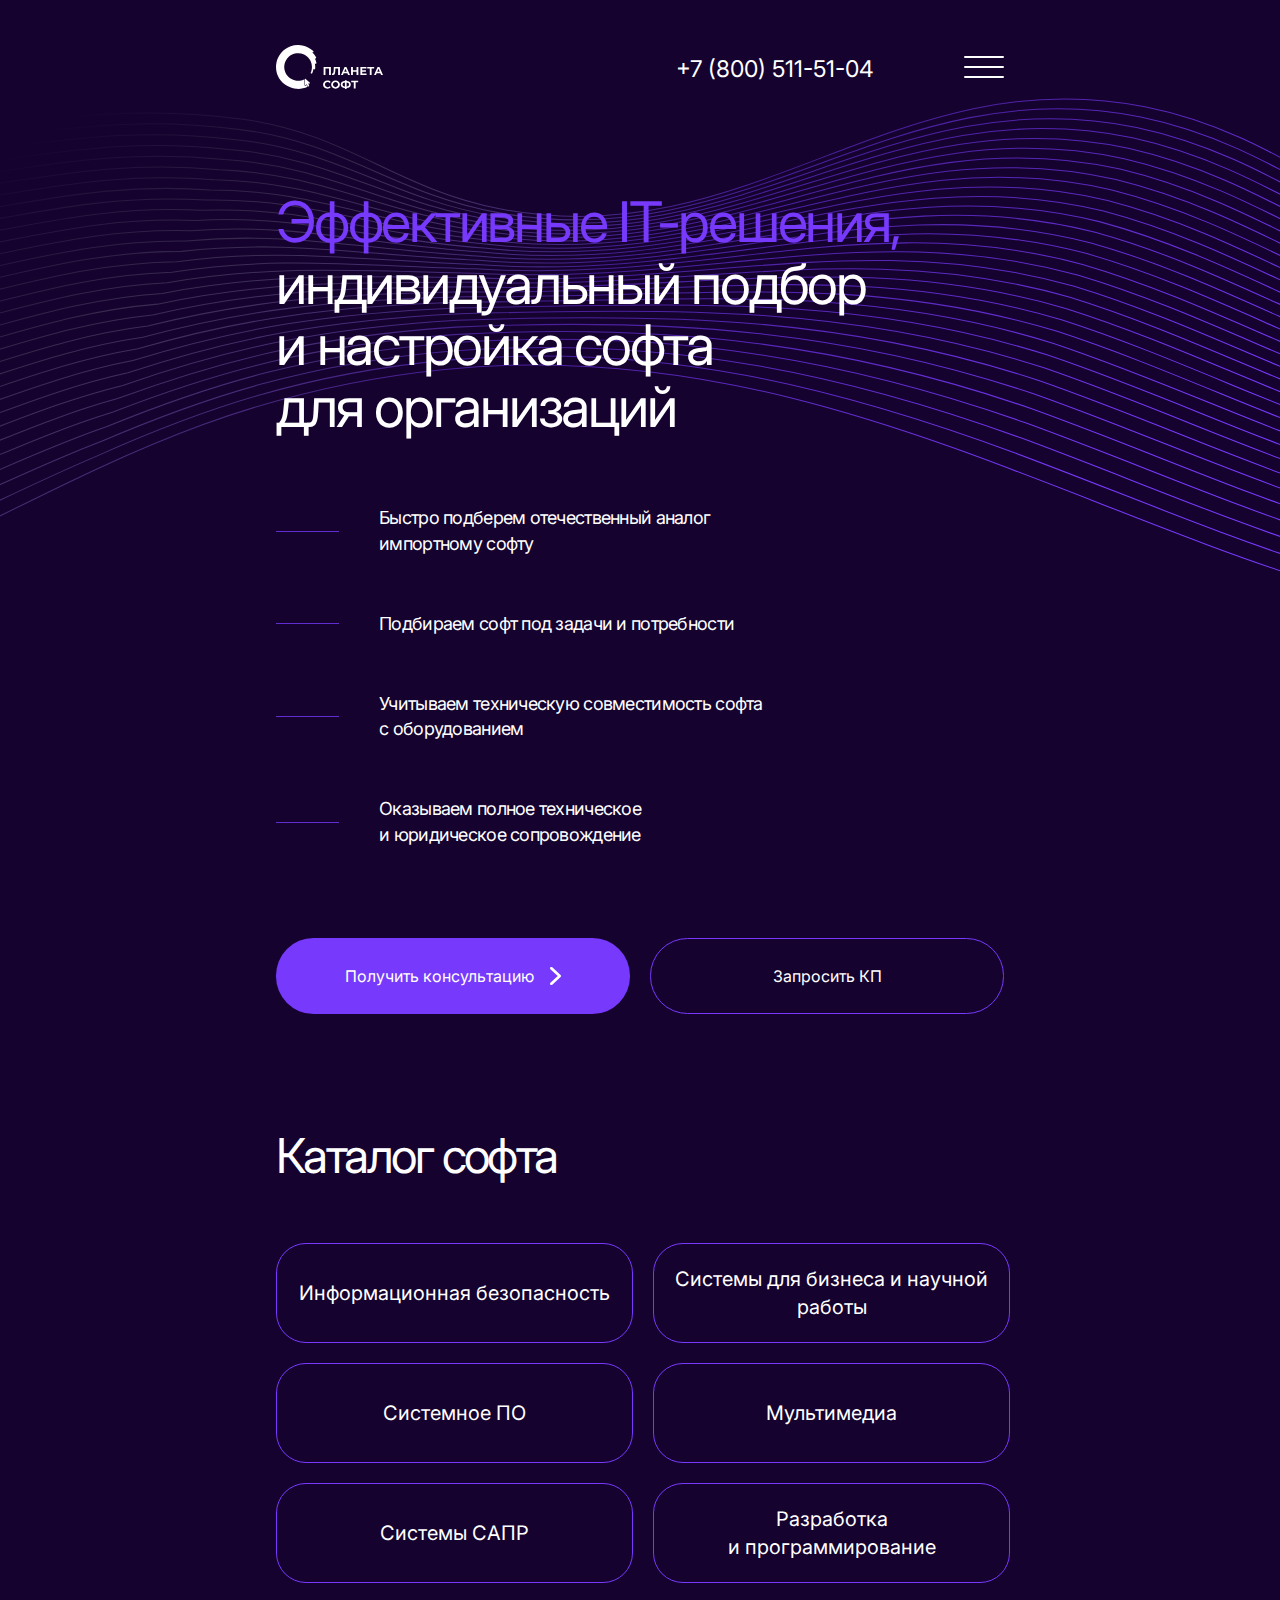
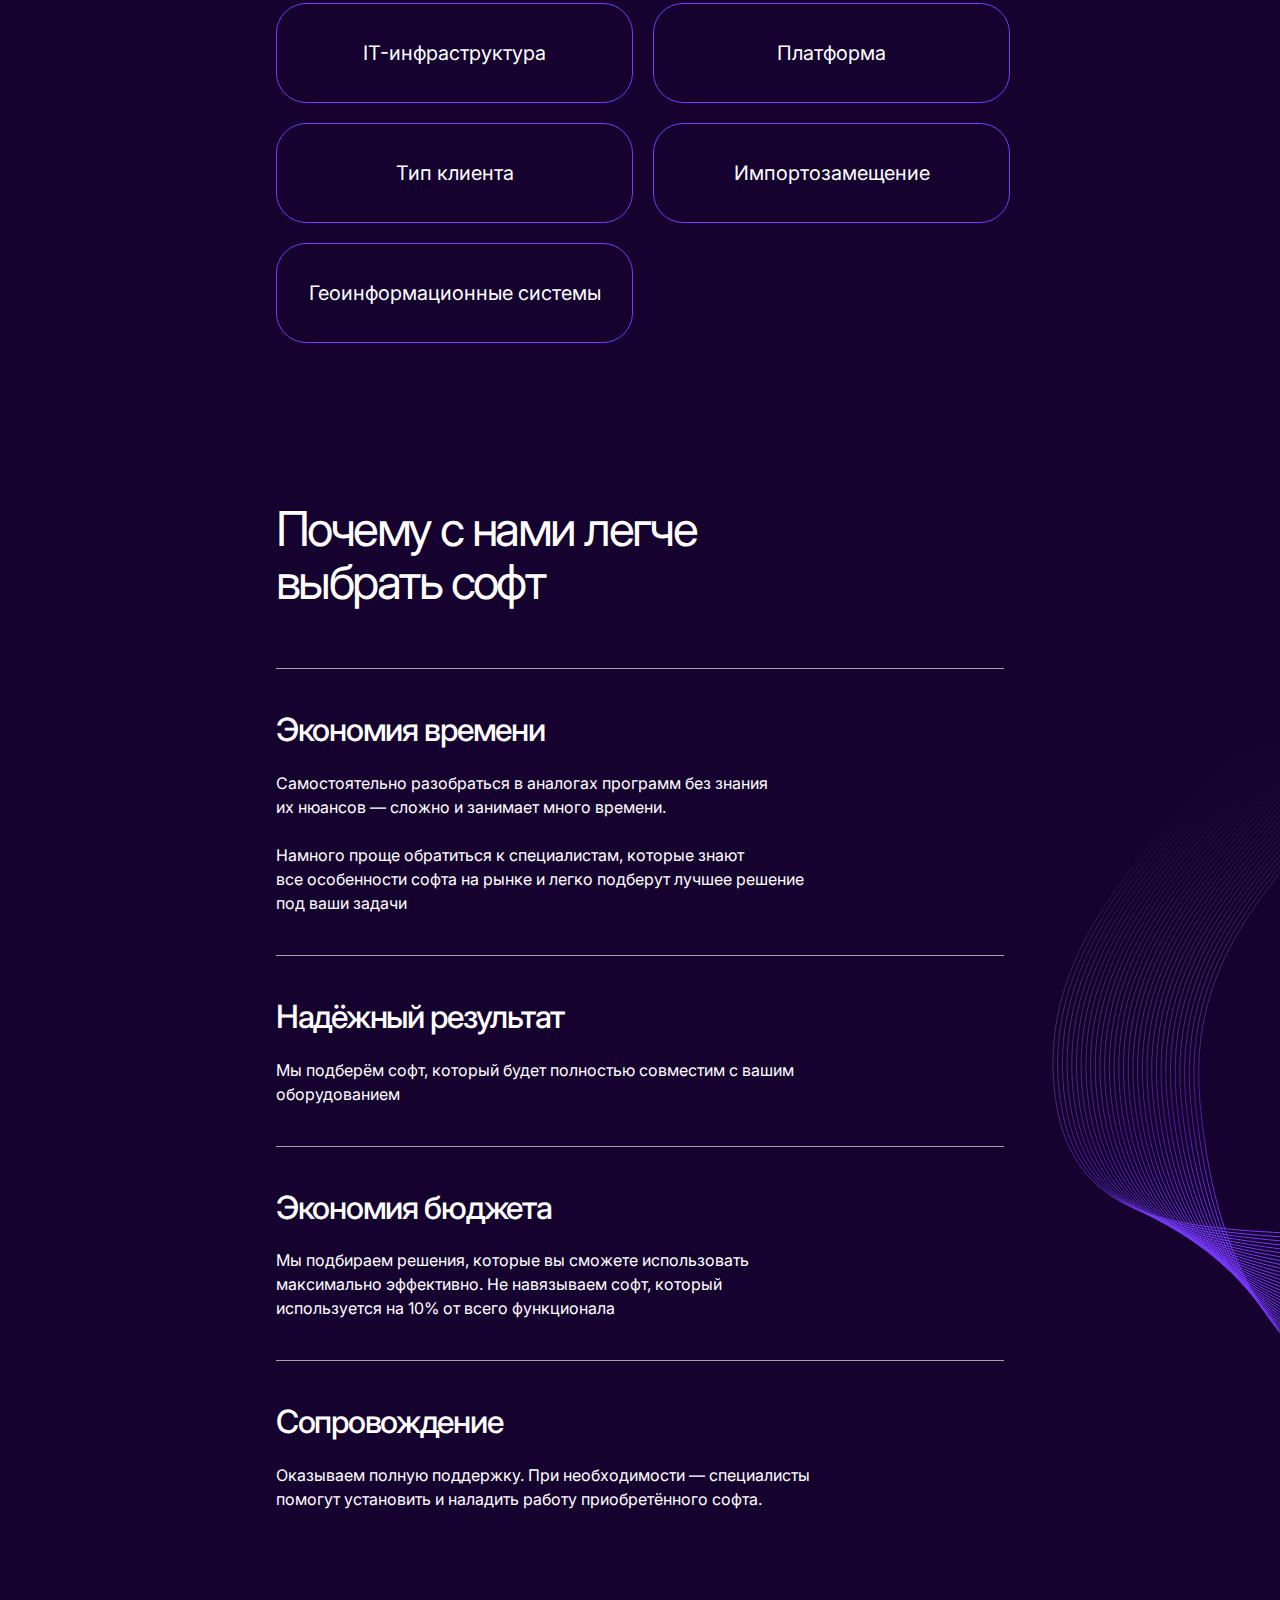
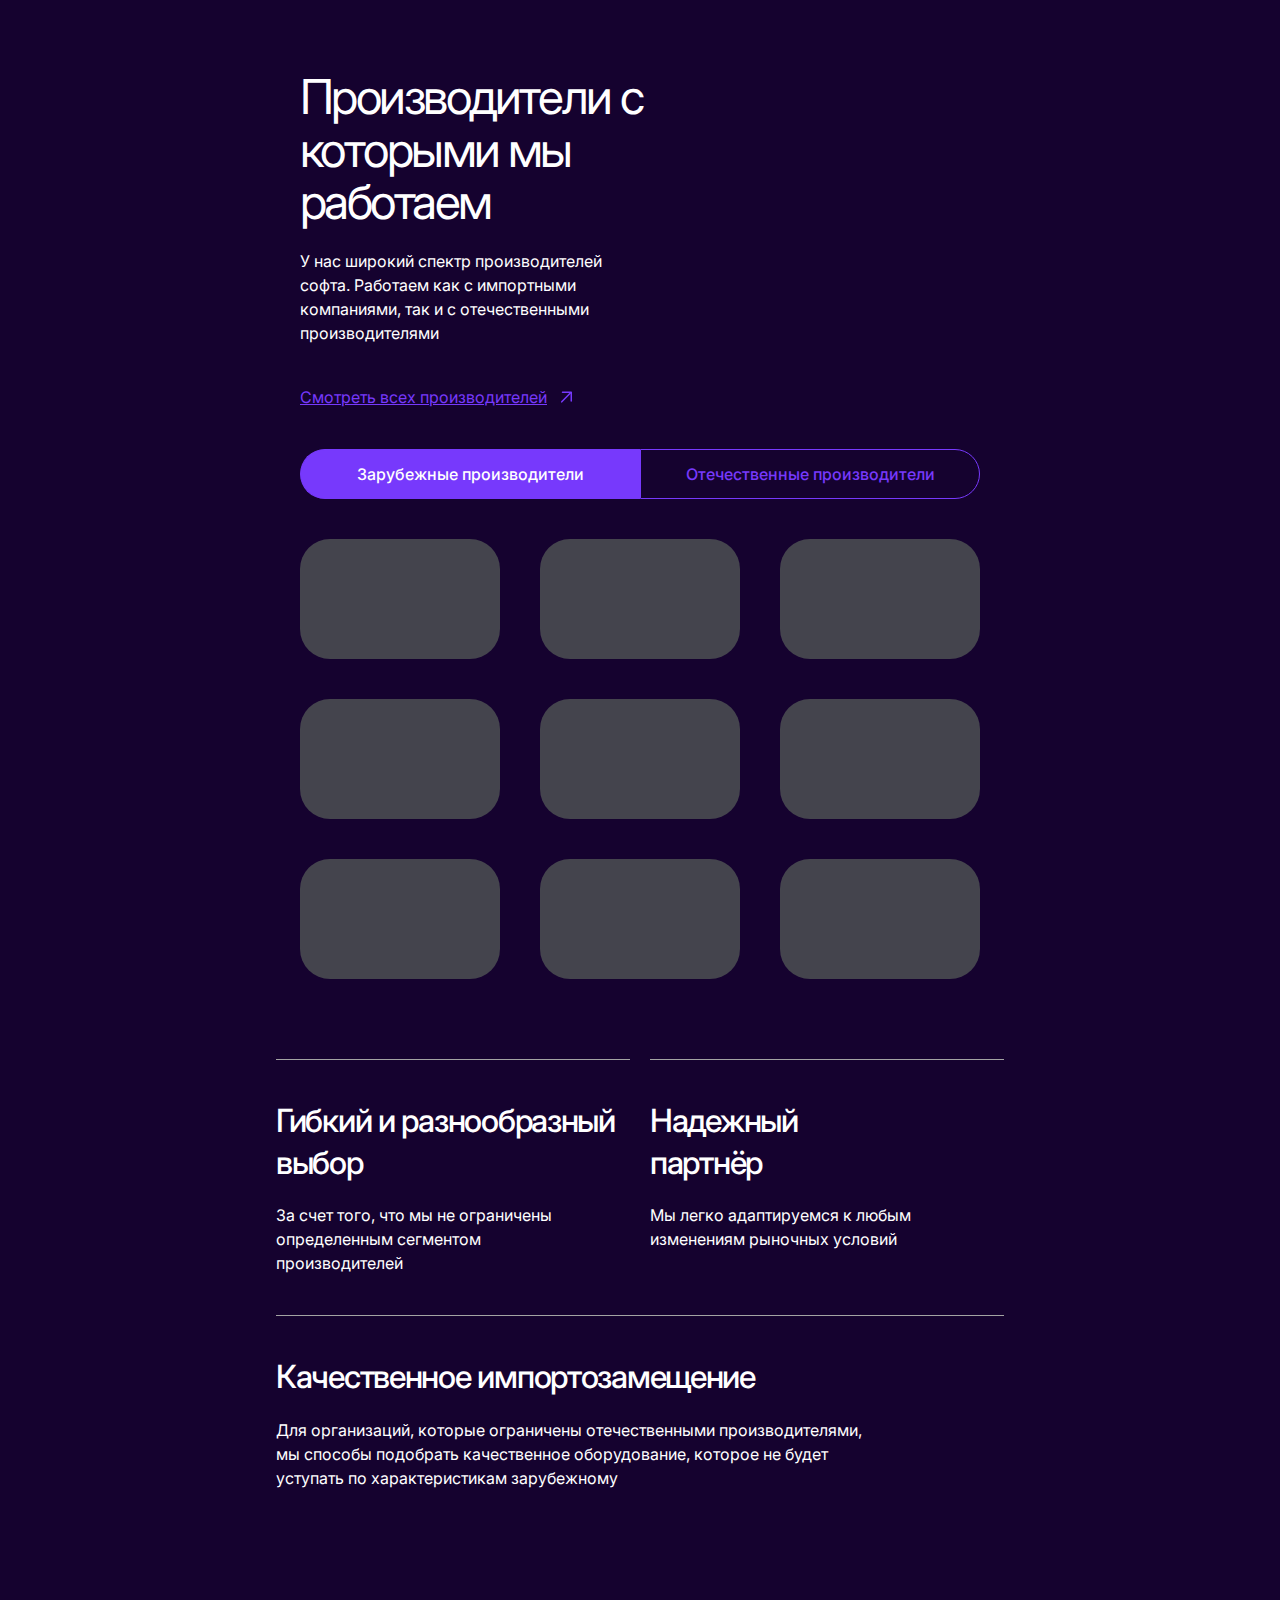
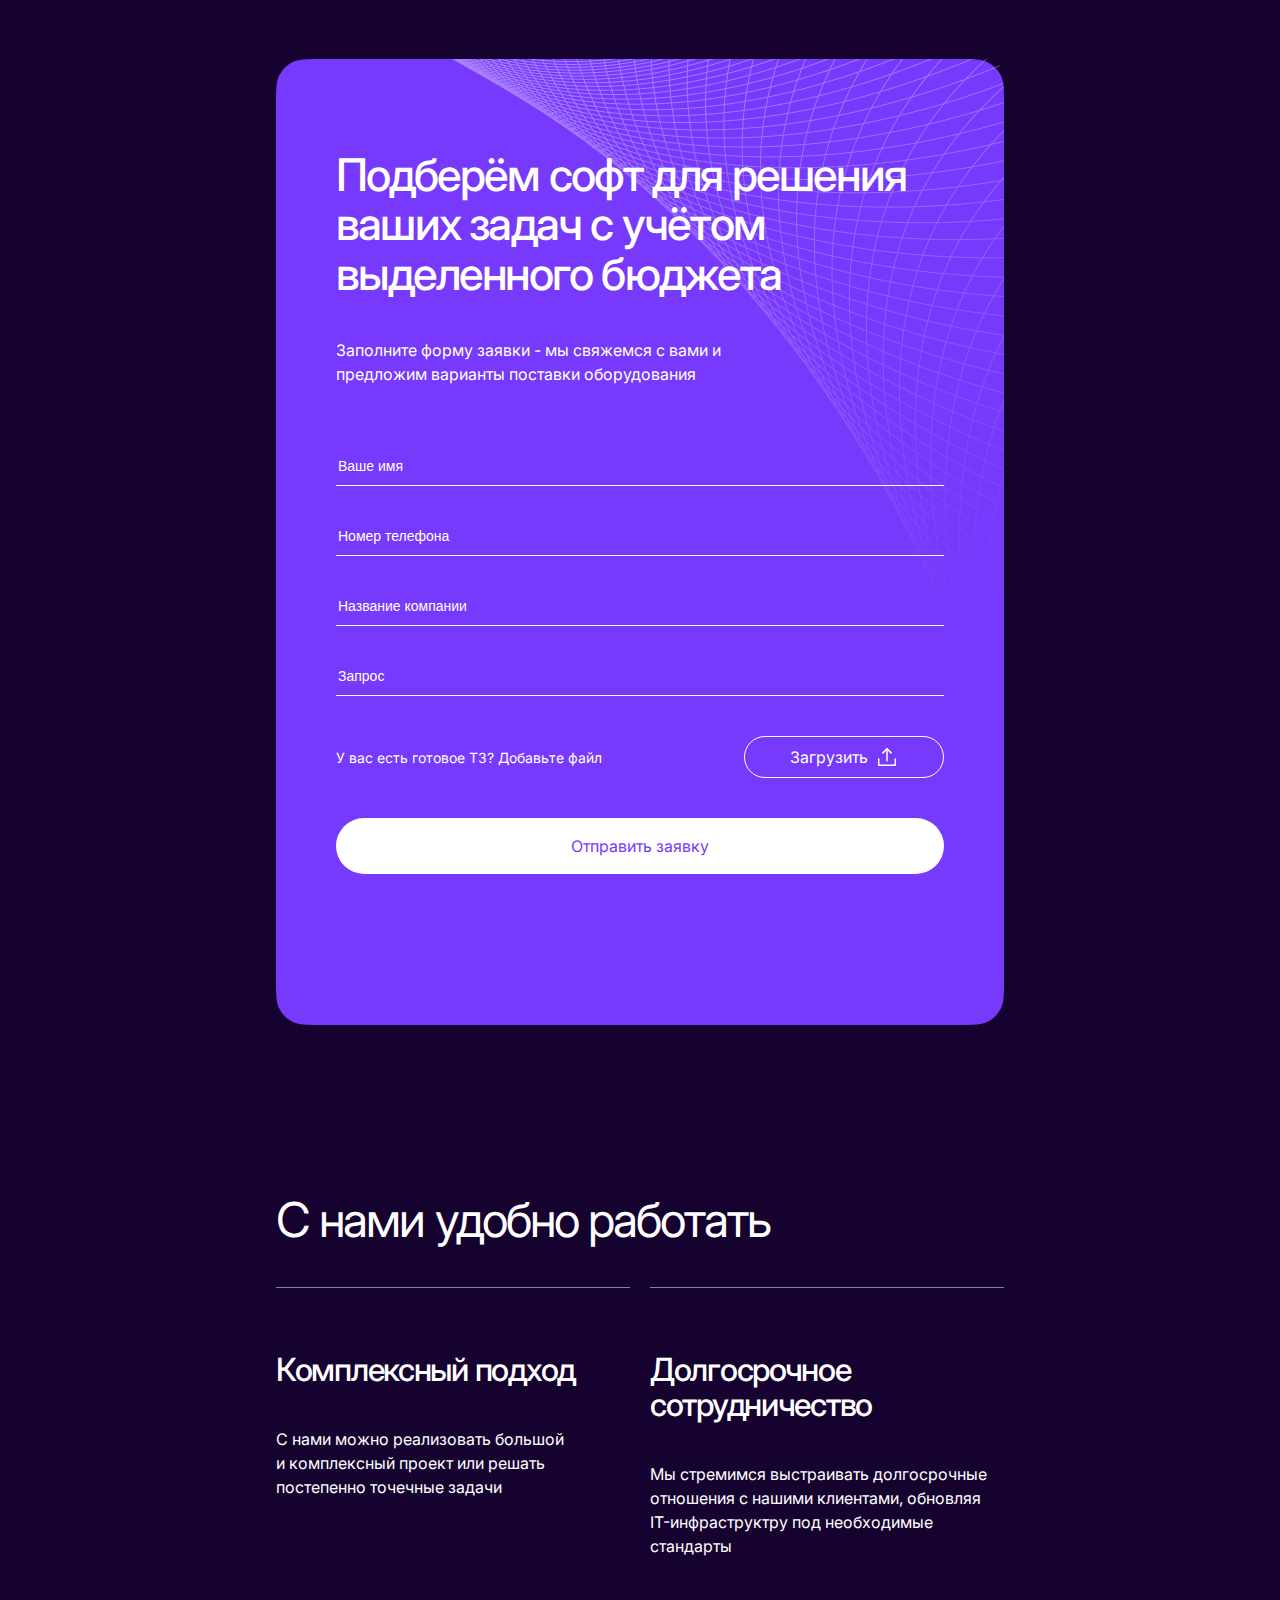
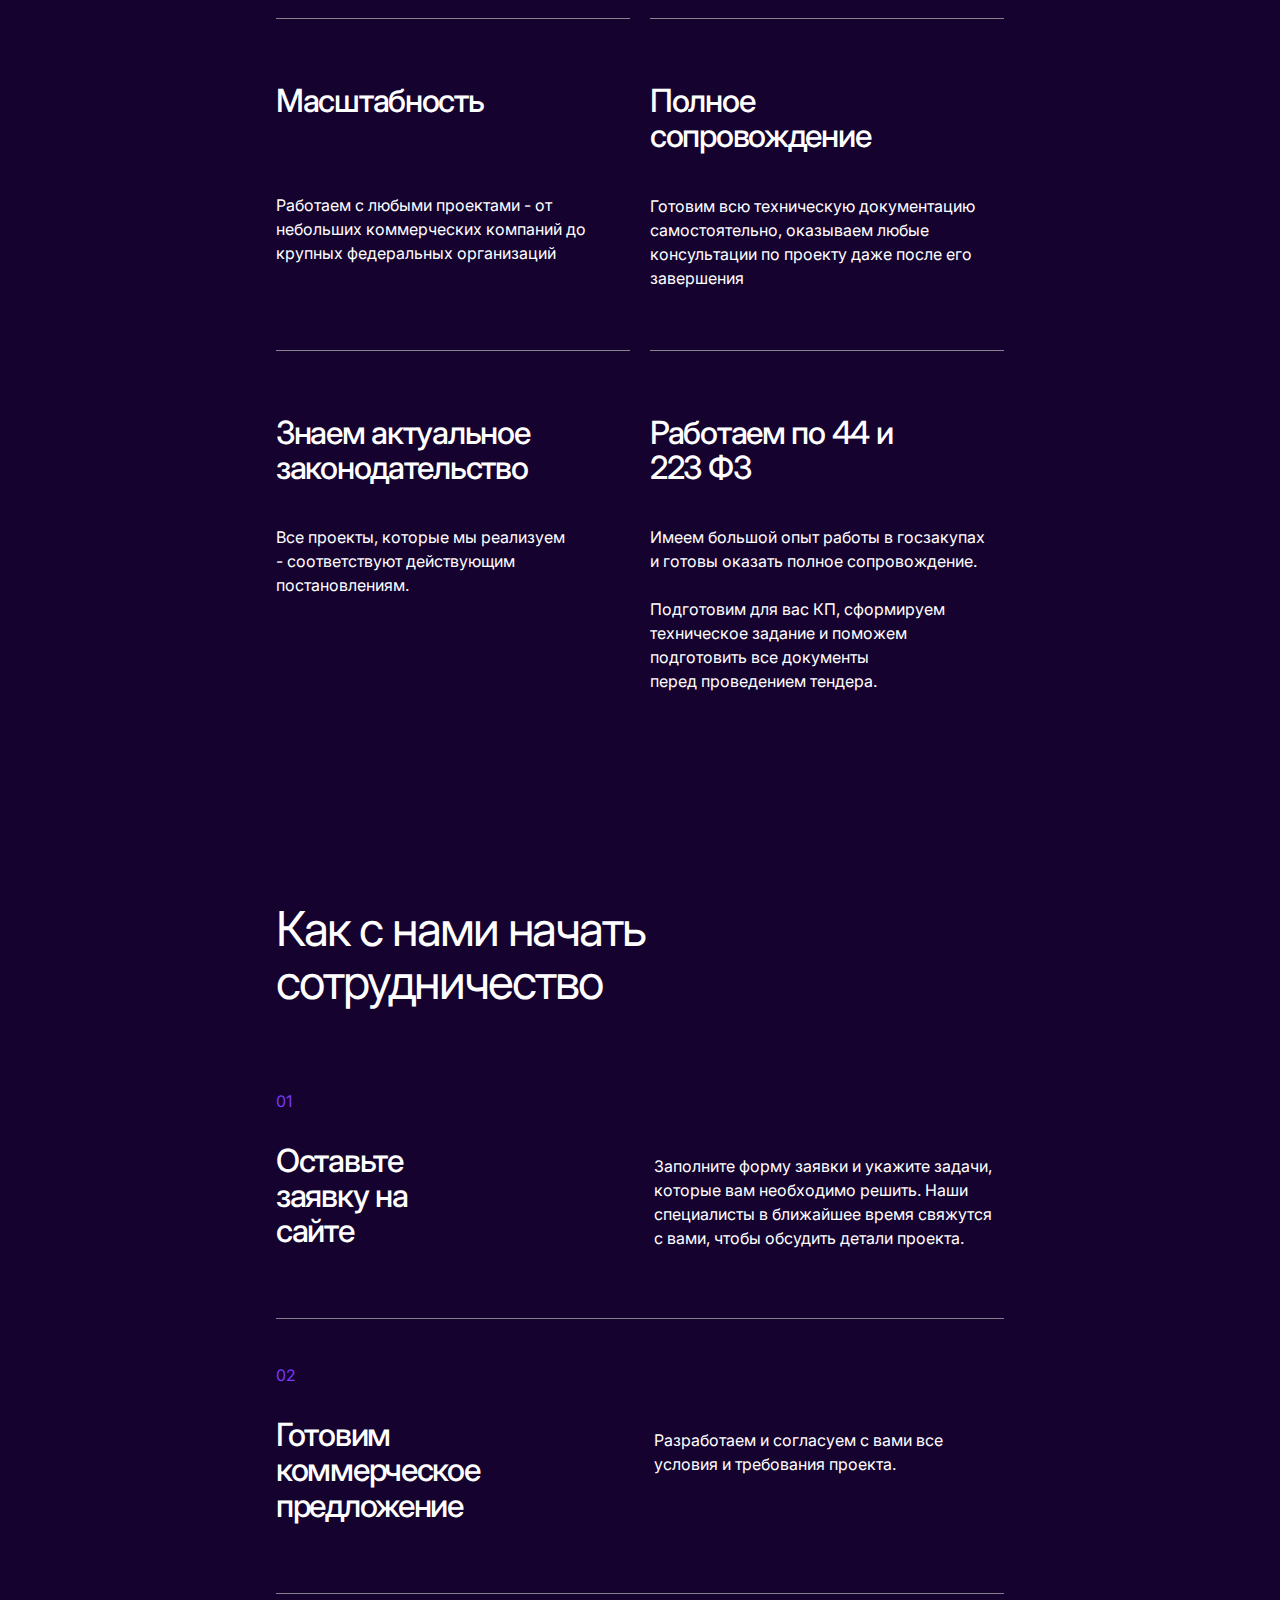
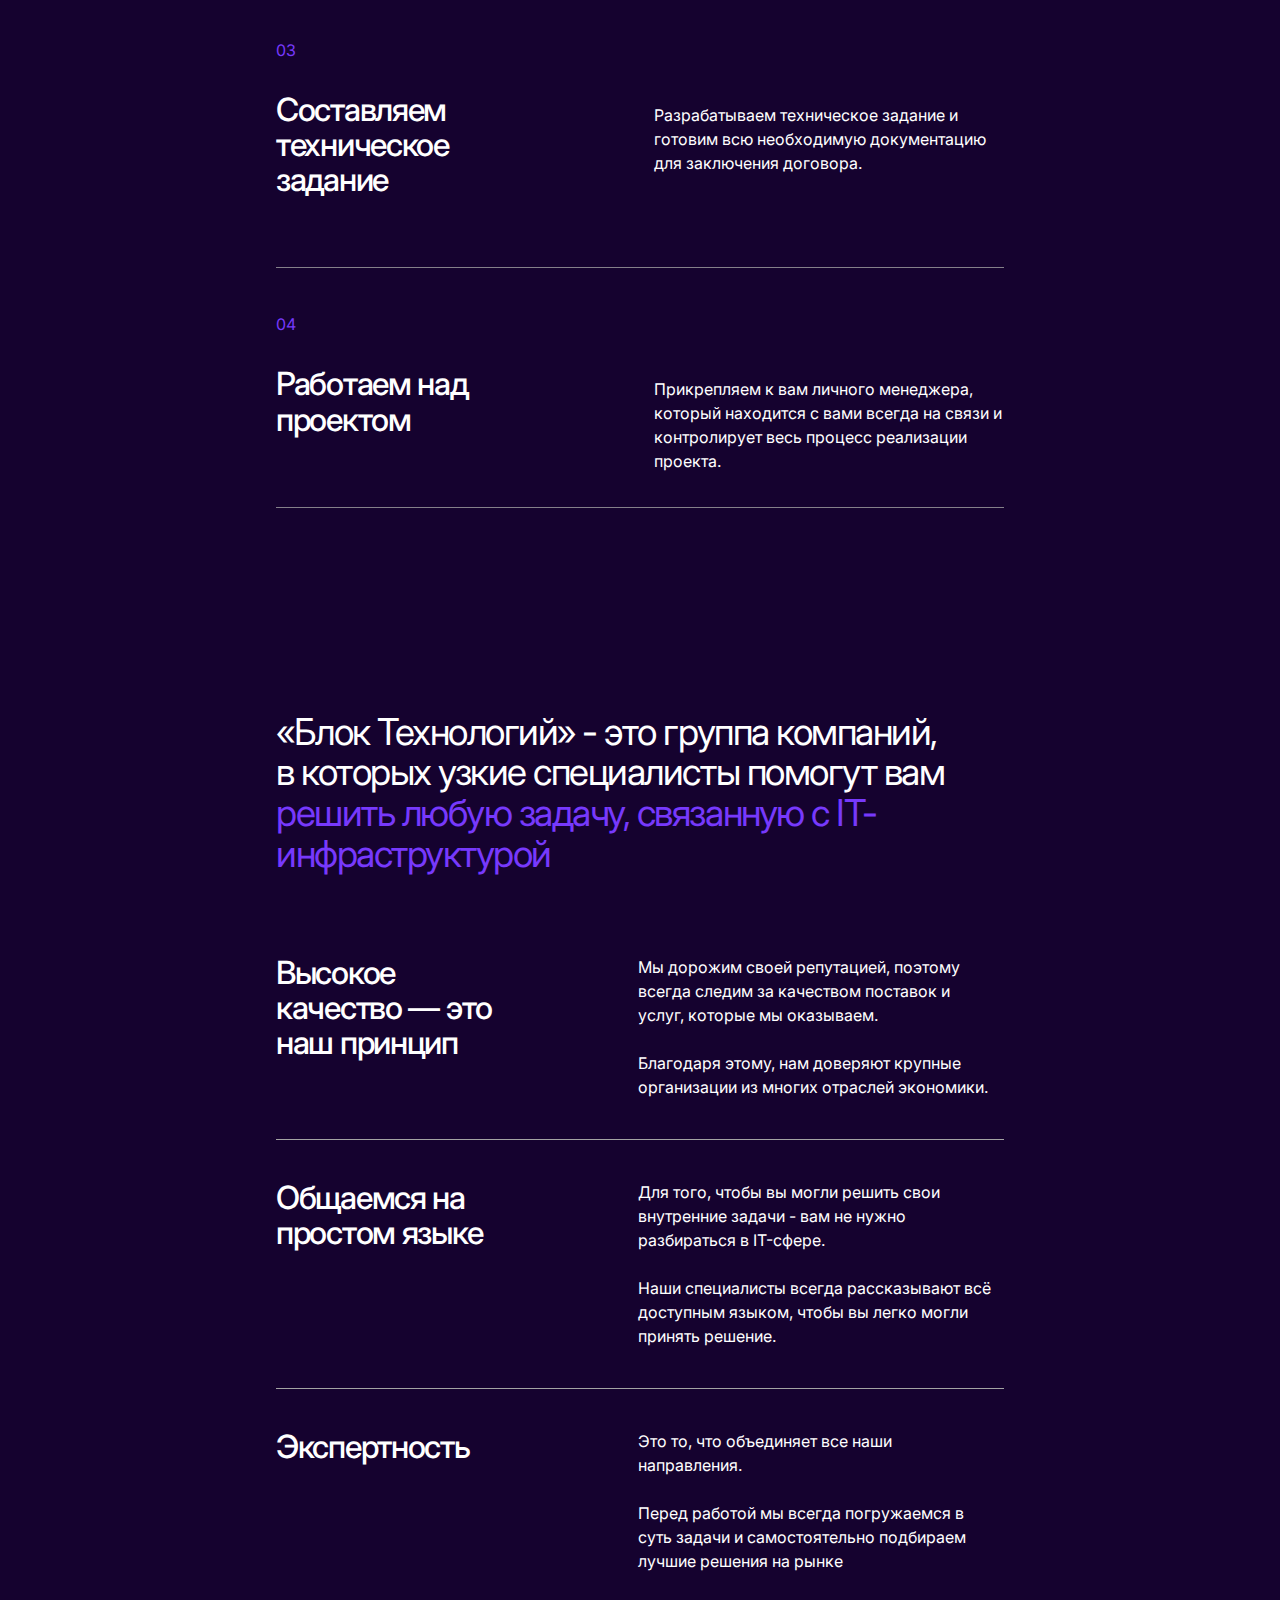
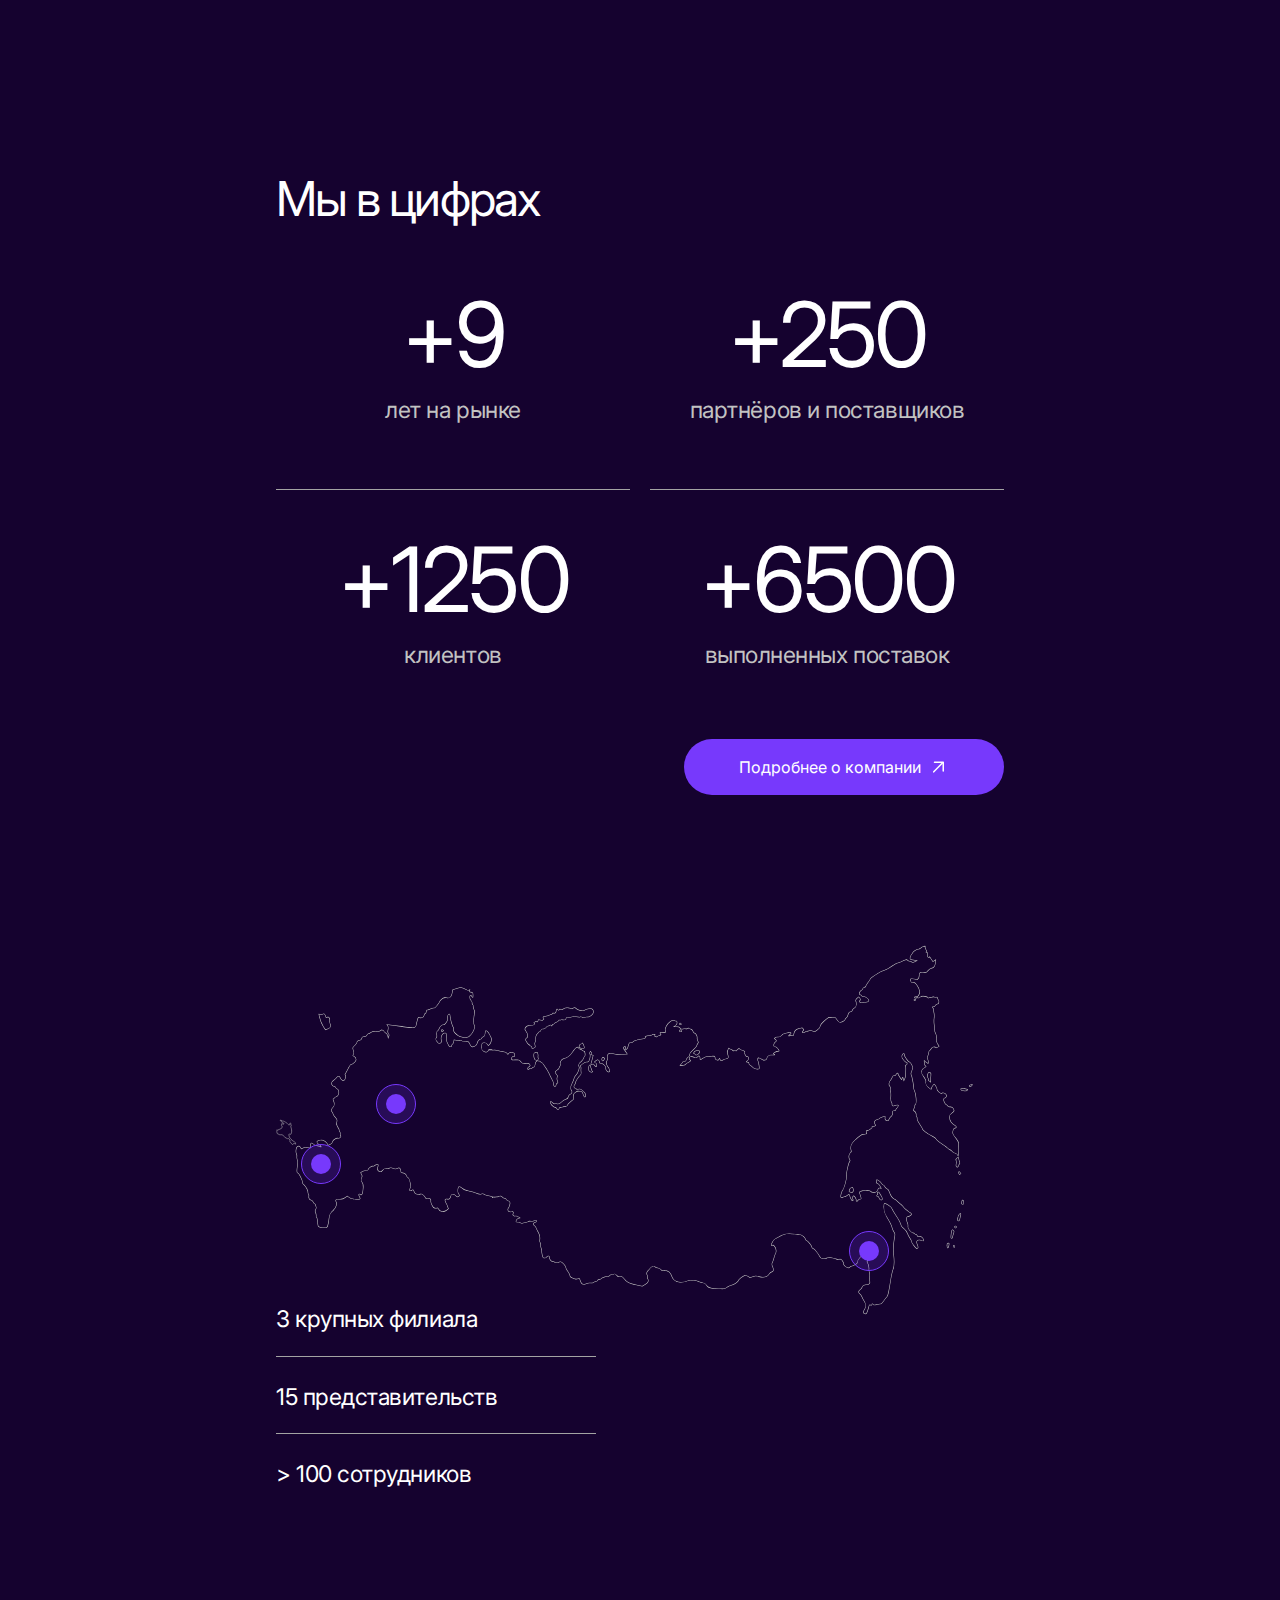
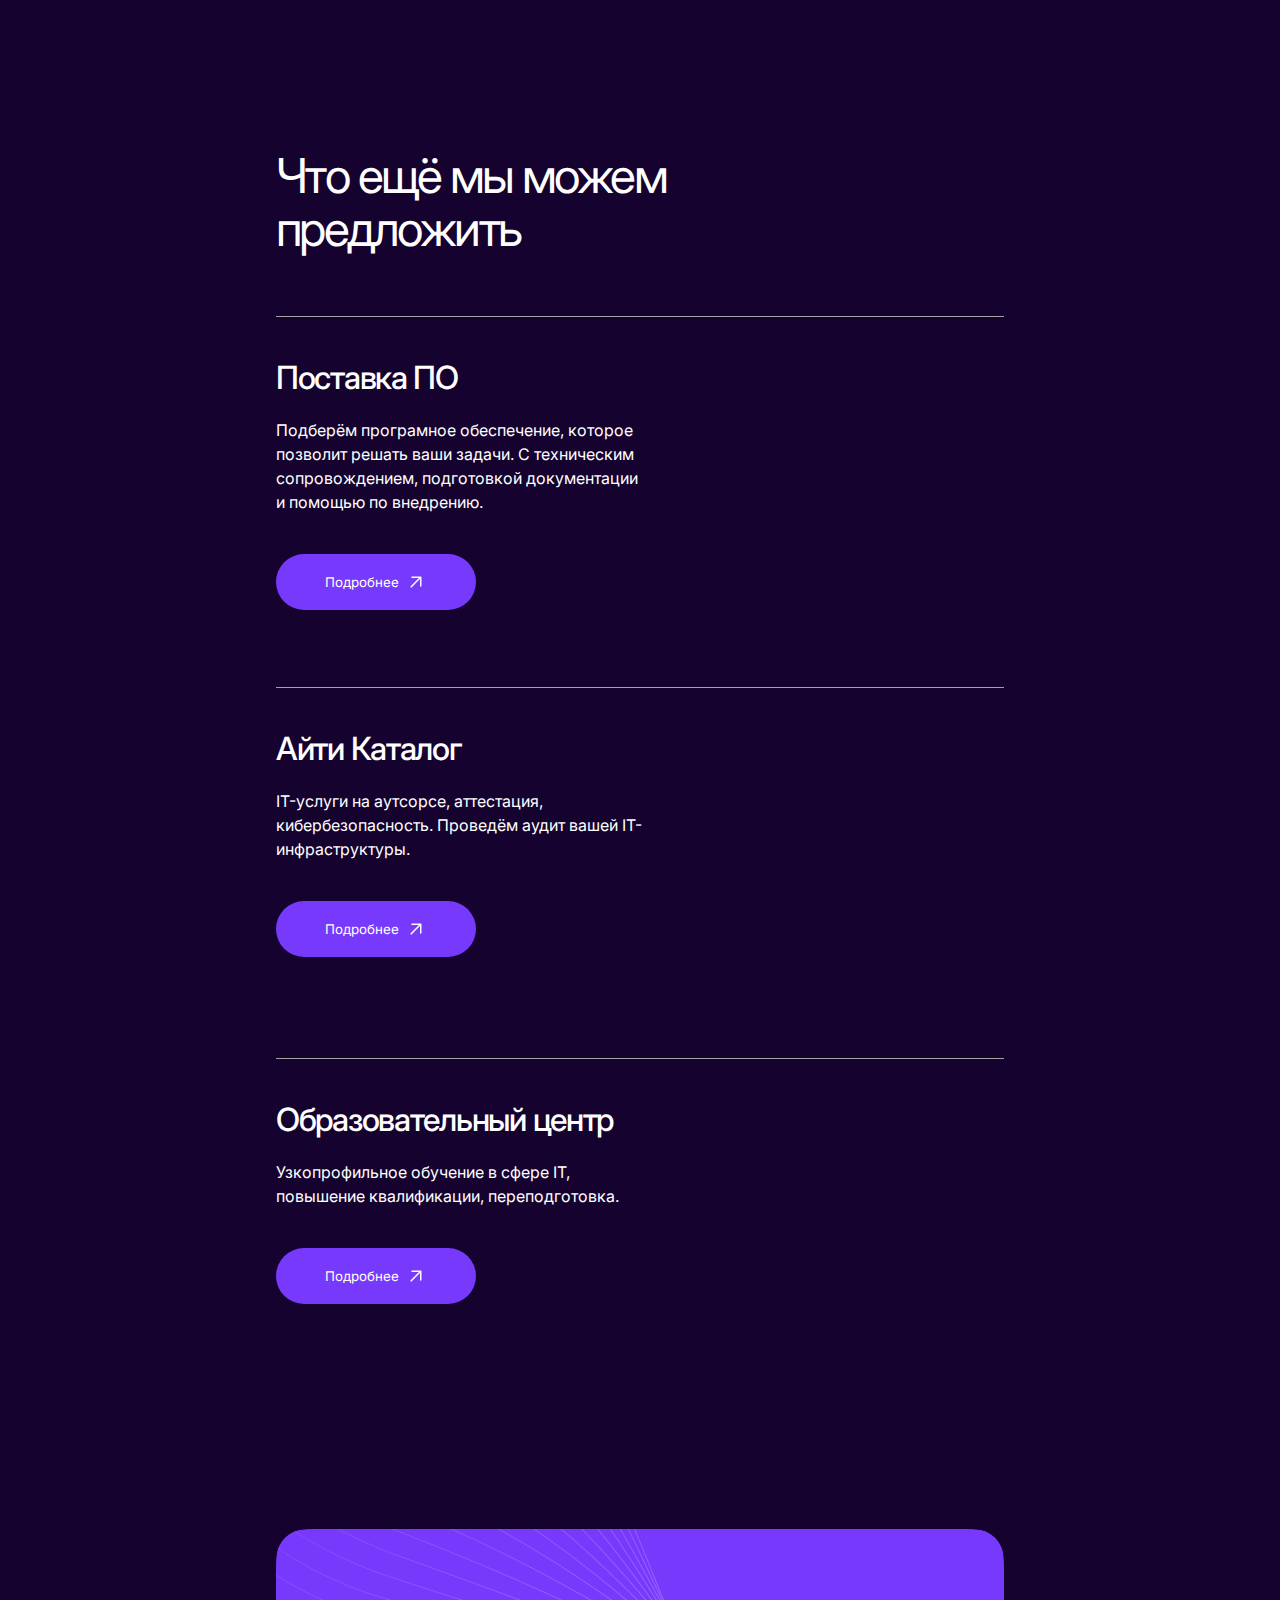
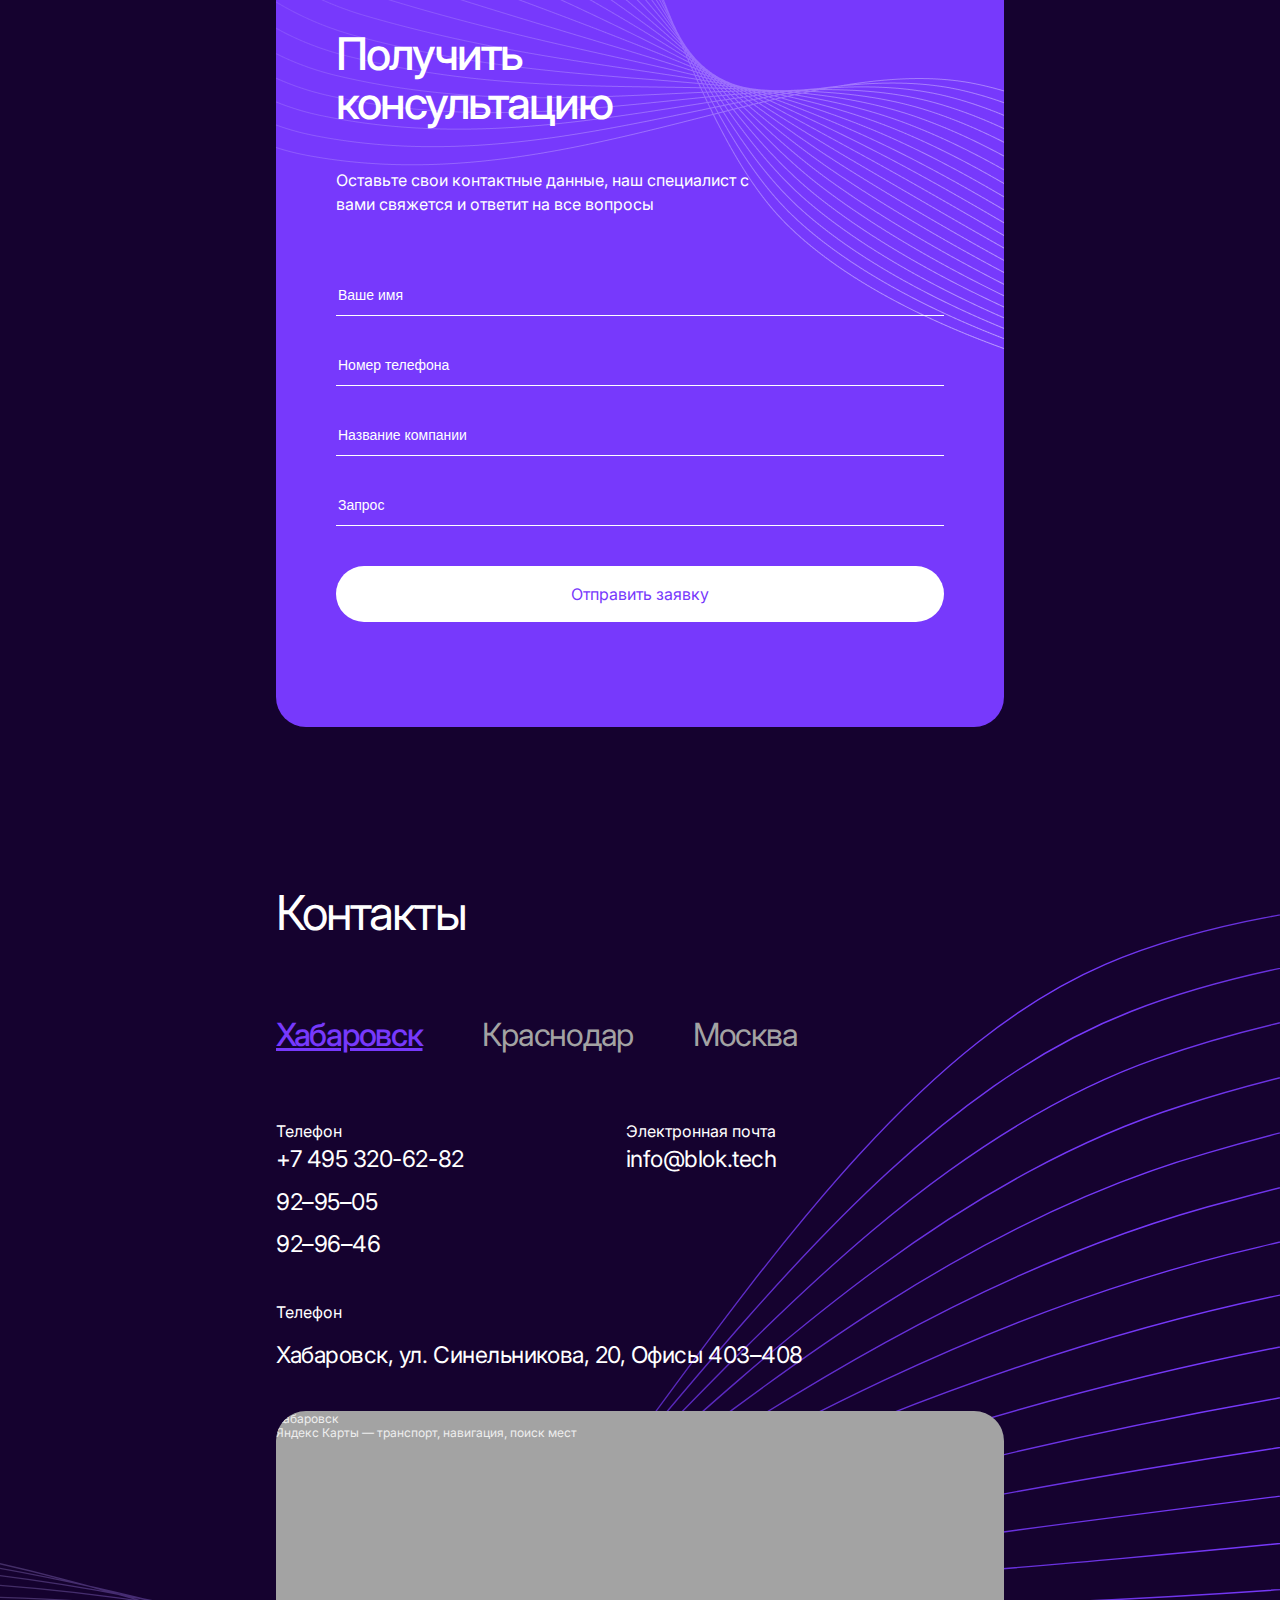
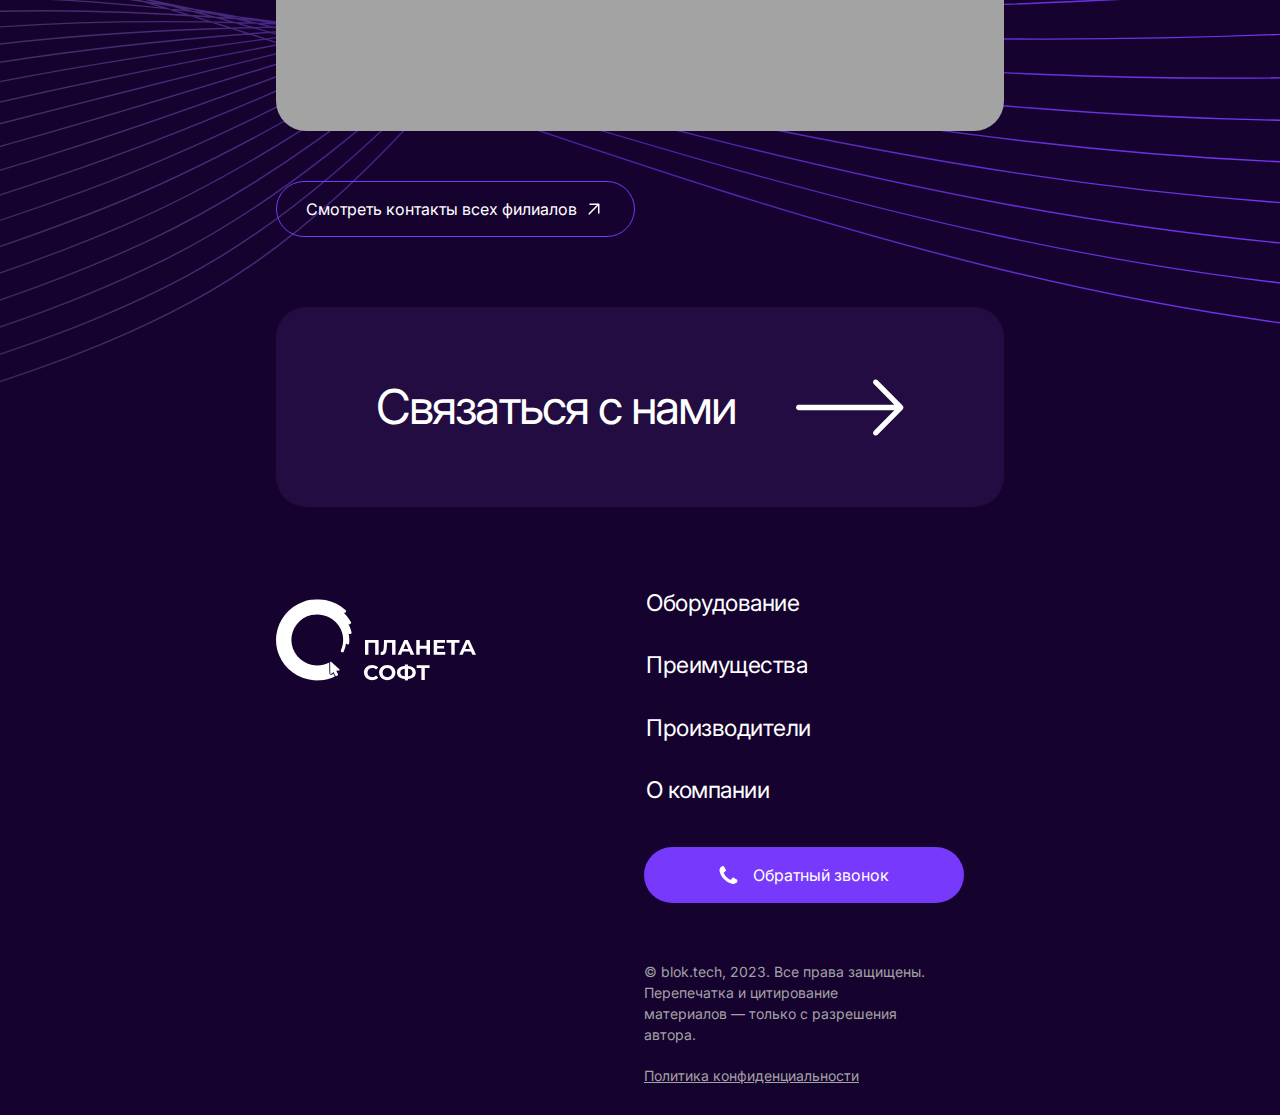
==== commit 2c4ec8a8: "Add files via upload" ====
--- a/index.html
+++ b/index.html
@@ -7,27 +7,27 @@
    <meta name="viewport" content="width=device-width, initial-scale=1">
    <title>Блок Технологий</title>
    <link rel="stylesheet" href="css/reset.css">
-   <link rel="stylesheet" href="css/main.css">
+   <link rel="stylesheet" href="css/soft.css">
 </head>
 
 <body>
    <div class="popup-bg">
       <div class="popup">
          <div class="container">
-            <img src="images/logo1.svg" alt="#" class="popup-logo-ico">
+            <img src="images/soft-logo.svg" alt="#" class="popup-logo-ico">
             <img src="images/close.svg" alt="#" class="popup-close-ico">
             <div class="popup__flex">
                <div class="popup__flex-big">
-                  <a href="main.php" class="popup__flex-big-text">
+                  <a href="#" class="popup__flex-big-text">
                      Блок технологий
                   </a>
-                  <a href="tech-prime.php" class="popup__flex-big-text">
+                  <a href="#" class="popup__flex-big-text">
                      Оборудование
                   </a>
                   <a href="#" class="popup__flex-big-text">
                      IT-услуги
                   </a>
-                  <a href="soft.php" class="popup__flex-big-text">
+                  <a href="#" class="popup__flex-big-text">
                      ПО
                   </a>
                   <a href="#" class="popup__flex-big-text">
@@ -36,15 +36,15 @@
                </div>
                <div class="popup__flex-little">
                   <a href="#" class="popup__flex-little-text">
-                     Новости
+                     Оборудование
                   </a>
                   <a href="main-about.php" class="popup__flex-little-text">
+                     Приемущества
+                  </a>
+                  <a href="#" class="popup__flex-little-text">
                      О компании
                   </a>
-                  <a href="main-carrier.php" class="popup__flex-little-text">
-                     Карьера
-                  </a>
-                  <a href="#footer" class="popup__flex-little-text">
+                  <a href="#" class="popup__flex-little-text">
                      Контакты
                   </a>
                   <a href="#" class="popup__flex-little-num">
@@ -64,7 +64,7 @@
       <div class="container container-rel">
          <div class="header__upper">
             <div class="header__upper-logo">
-               <img src="images/logo1.svg" alt="#" class="header__upper-logo-ico">
+               <img src="images/soft-logo.svg" alt="#" class="header__upper-logo-ico">
             </div>
             <div class="header__upper-div">
                <div class="header__upper-div-up">
@@ -85,25 +85,25 @@
                   </a>
                   <div class="header__upper-div-up-burger open-main-menu">
                      <svg width="40" height="22" viewBox="0 0 40 22" fill="none" xmlns="http://www.w3.org/2000/svg">
-                        <rect width="40" height="2" rx="1" fill="white" />
-                        <rect y="10" width="40" height="2" rx="1" fill="white" />
-                        <rect y="20" width="40" height="2" rx="1" fill="white" />
+                        <rect width="40" height="2" rx="1" fill="#fff" />
+                        <rect y="10" width="40" height="2" rx="1" fill="#fff" />
+                        <rect y="20" width="40" height="2" rx="1" fill="#fff" />
                      </svg>
                   </div>
                </div>
                <hr class="header__upper-div-hr">
                <div class="header__upper-div-down">
-                  <a href="#uslugi" class="header__upper-div-down-item">
-                     Услуги
+                  <a href="tech-prime.php" class="header__upper-div-down-item">
+                     Оборудование
                   </a>
                   <a href="#pri" class="header__upper-div-down-item">
                      Преимущества
                   </a>
                   <a href="main-about.php" class="header__upper-div-down-item">
+                     Производители
+                  </a>
+                  <a href="#news" class="header__upper-div-down-item">
                      О компании
-                  </a>
-                  <a href="#news" class="header__upper-div-down-item">
-                     Новости
                   </a>
                   <p class="header__upper-div-down-email">
                      info@blok.tech
@@ -116,52 +116,59 @@
          </div>
 
          <div class="header__center">
-            <h2 class="header__center-pretitle">
-               Группа компаний «Блок технологий»
-            </h2>
             <h1 class="header__center-title">
-               Комплексные <b class="header__center-title-b">IT-решения</b><br> для крупных организаций
+               <b class="header__center-title-b">Эффективные IT-решения,</b> индивидуальный подбор и настройка софта
+               для организаций
             </h1>
          </div>
 
          <div class="header__down">
-            <button class="header__down-btn">
-               <p class="header__down-btn-text">
-                  Получить консультацию
-               </p>
-               <svg class="header__down-btn-arrow" width="11" height="18" viewBox="0 0 11 18" fill="none"
-                  xmlns="http://www.w3.org/2000/svg">
-                  <path class="header__down-btn-arrow-fill"
-                     d="M11 9.00003C11 9.32263 10.8679 9.64518 10.6044 9.89113L2.30691 17.6307C1.77909 18.1231 0.923317 18.1231 0.395707 17.6307C-0.131902 17.1386 -0.131902 16.3405 0.395707 15.8481L7.73778 9.00003L0.395966 2.15188C-0.131644 1.65954 -0.131644 0.861536 0.395966 0.369434C0.923575 -0.123144 1.77935 -0.123144 2.30717 0.369435L10.6047 8.10893C10.8682 8.355 11 8.67755 11 9.00003Z"
-                     fill="white" />
-               </svg>
-            </button>
+            <div class="header__down-block">
+               <button class="header__down-btn">
+                  <p class="header__down-btn-text">
+                     Получить консультацию
+                  </p>
+                  <svg class="header__down-btn-arrow" width="11" height="18" viewBox="0 0 11 18" fill="none"
+                     xmlns="http://www.w3.org/2000/svg">
+                     <path class="header__down-btn-arrow-fill"
+                        d="M11 9.00003C11 9.32263 10.8679 9.64518 10.6044 9.89113L2.30691 17.6307C1.77909 18.1231 0.923317 18.1231 0.395707 17.6307C-0.131902 17.1386 -0.131902 16.3405 0.395707 15.8481L7.73778 9.00003L0.395966 2.15188C-0.131644 1.65954 -0.131644 0.861536 0.395966 0.369434C0.923575 -0.123144 1.77935 -0.123144 2.30717 0.369435L10.6047 8.10893C10.8682 8.355 11 8.67755 11 9.00003Z"
+                        fill="white" />
+                  </svg>
+               </button>
+               <button class="header__down-btn2">
+                  <p class="header__down-btn-text2">
+                     Запросить КП
+                  </p>
+               </button>
+            </div>
             <div class="header__down-grid">
                <div class="header__down-grid-item">
                   <svg width="80" height="1" viewBox="0 0 80 1" fill="none" xmlns="http://www.w3.org/2000/svg">
-                     <rect width="80" height="1" fill="#216DFF" />
-                  </svg>
-                  <a href="#" class="header__down-grid-item-link">Оборудование</a>
+                     <rect width="80" height="1" fill="#7739FC" />
+                  </svg>
+                  <a href="#" class="header__down-grid-item-link">Быстро подберем отечественный аналог импортному
+                     софту</a>
                </div>
                <div class="header__down-grid-item">
                   <svg width="80" height="1" viewBox="0 0 80 1" fill="none" xmlns="http://www.w3.org/2000/svg">
-                     <rect width="80" height="1" fill="#216DFF" />
-                  </svg>
-
-                  <a href="#" class="header__down-grid-item-link">ПО</a>
+                     <rect width="80" height="1" fill="#7739FC" />
+                  </svg>
+
+                  <a href="#" class="header__down-grid-item-link">Подбираем софт под задачи и потребности</a>
                </div>
                <div class="header__down-grid-item">
                   <svg width="80" height="1" viewBox="0 0 80 1" fill="none" xmlns="http://www.w3.org/2000/svg">
-                     <rect width="80" height="1" fill="#216DFF" />
-                  </svg>
-
-                  <a href="#" class="header__down-grid-item-link">Безопасность</a>
+                     <rect width="80" height="1" fill="#7739FC" />
+                  </svg>
+                  <a href="#" class="header__down-grid-item-link">Учитываем техническую совместимость софта
+                     с оборудованием</a>
                </div>
                <div class="header__down-grid-item">
                   <svg width="80" height="1" viewBox="0 0 80 1" fill="none" xmlns="http://www.w3.org/2000/svg">
-                     <rect width="80" height="1" fill="#216DFF" />
-                  </svg>
-                  <a href="#" class="header__down-grid-item-link">Обучение</a>
+                     <rect width="80" height="1" fill="#7739FC" />
+                  </svg>
+                  <a href="#" class="header__down-grid-item-link">Оказываем полное техническое и юридическое
+                     сопровождение</a>
                </div>
             </div>
          </div>
@@ -169,161 +176,207 @@
       </div>
    </header>
 
-   <section class="services" id="uslugi">
+   <section class="catalog">
       <div class="container">
-         <h2 class="services__title">
-            Услуги и решения
-         </h2>
-         <div class="services__flex">
-            <div class="services__flex-item">
-               <hr class="services__flex-item-line">
-               <p class="services__flex-item-title">
-                  Поставка оборудования
-               </p>
-               <p class="services__flex-item-subtitle">
-                  Подбор, поставка, настройка и подключение оборудования под ваш бюджет, задачи и технические мощности.
-               </p>
-               <button class="services__flex-item-btn">
-                  <p class="services__flex-item-btn-text">
-                     Подробнее
-                  </p>
-                  <svg class="services__flex-item-btn-arrow" width="22" height="16" viewBox="0 0 22 16" fill="none"
+         <p class="catalog__title">
+            Каталог софта
+         </p>
+         <div class="catalog__grid">
+            <a href="soft-catalog/catalog1.php" class="catalog__grid-item">
+               <p class="catalog__grid-item-text">
+                  Информационная безопасность
+               </p>
+            </a>
+            <a href="soft-catalog/catalog2.php" class="catalog__grid-item">
+               <p class="catalog__grid-item-text">
+                  Системы для бизнеса и научной работы
+               </p>
+            </a>
+            <a href="soft-catalog/catalog3.php" class="catalog__grid-item">
+               <p class="catalog__grid-item-text">
+                  Системное ПО
+               </p>
+            </a>
+            <a href="soft-catalog/catalog4.php" class="catalog__grid-item">
+               <p class="catalog__grid-item-text">
+                  Мультимедиа
+               </p>
+            </a>
+            <a href="soft-catalog/catalog5.php" class="catalog__grid-item">
+               <p class="catalog__grid-item-text">
+                  Системы САПР
+               </p>
+            </a>
+            <a href="soft-catalog/catalog6.php" class="catalog__grid-item">
+               <p class="catalog__grid-item-text">
+                  Разработка и программирование
+               </p>
+            </a>
+            <a href="soft-catalog/catalog7.php" class="catalog__grid-item">
+               <p class="catalog__grid-item-text">
+                  IT-инфраструктура
+               </p>
+            </a>
+            <a href="soft-catalog/catalog8.php" class="catalog__grid-item">
+               <p class="catalog__grid-item-text">
+                  Платформа
+               </p>
+            </a>
+            <a href="soft-catalog/catalog9.php" class="catalog__grid-item">
+               <p class="catalog__grid-item-text">
+                  Тип клиента
+               </p>
+            </a>
+            <a href="soft-catalog/catalog10.php" class="catalog__grid-item">
+               <p class="catalog__grid-item-text">
+                  Импортозамещение
+               </p>
+            </a>
+            <a href="soft-catalog/catalog11.php" class="catalog__grid-item">
+               <p class="catalog__grid-item-text">
+                  Геоинформационные системы
+               </p>
+            </a>
+         </div>
+      </div>
+   </section>
+
+   <section class="complex">
+      <div class="container">
+         <div class="complex__flex">
+            <div class="complex__flex-item complex__flex-item1">
+               <p class="complex__title">
+                  Почему с нами легче выбрать софт
+               </p>
+            </div>
+
+            <div class="complex__flex-item complex__flex-item-wrap">
+               <div class="complex__flex-item-item">
+                  <p class="complex__flex-item-item-text">
+                     Экономия времени
+                  </p>
+                  <p class="complex__flex-item-item-subtext">
+                     Самостоятельно разобраться в аналогах программ без знания их нюансов — сложно и занимает много
+                     времени.
+                     <br>
+                     <br>
+                     Намного проще обратиться к специалистам, которые знают все особенности софта на рынке и легко
+                     подберут лучшее решение под ваши задачи
+                  </p>
+               </div>
+               <div class="complex__flex-item-item">
+                  <p class="complex__flex-item-item-text">
+                     Надёжный результат
+                  </p>
+                  <p class="complex__flex-item-item-subtext">
+                     Мы подберём софт, который будет полностью совместим с вашим оборудованием
+                  </p>
+               </div>
+               <div class="complex__flex-item-item">
+                  <p class="complex__flex-item-item-text">
+                     Экономия бюджета
+                  </p>
+                  <p class="complex__flex-item-item-subtext">
+                     Мы подбираем решения, которые вы сможете использовать максимально эффективно. Не навязываем софт,
+                     который используется на 10% от всего функционала
+                  </p>
+               </div>
+               <div class="complex__flex-item-item">
+                  <p class="complex__flex-item-item-text">
+                     Сопровождение
+                  </p>
+                  <p class="complex__flex-item-item-subtext">
+                     Оказываем полную поддержку. При необходимости — специалисты помогут установить и наладить работу
+                     приобретённого софта.
+                  </p>
+               </div>
+            </div>
+         </div>
+      </div>
+   </section>
+
+   <section class="generator">
+      <div class="container">
+         <div class="generator__flex">
+            <div class="generator__flex-item generator__flex-item1">
+               <p class="generator__flex-item-title">
+                  Производители с которыми мы работаем
+               </p>
+               <p class="generator__flex-item-subtitle">
+                  У нас широкий спектр производителей софта. Работаем как с импортными компаниями, так и с
+                  отечественными производителями
+               </p>
+               <a href="main-about.php" class="generator__flex-item-link">
+                  <p class="generator__flex-item-link-text">
+                     Смотреть всех производителей
+                  </p>
+                  <svg class="generator__flex-item-link-svg" width="23" height="16" viewBox="0 0 23 16" fill="none"
                      xmlns="http://www.w3.org/2000/svg">
-                     <g clip-path="url(#clip0_205_8)">
-                        <path class="services__flex-item-btn-arrow-fill"
-                           d="M6.9894 3.15288L15.7398 3.15288L15.7398 12.1022" stroke="white" stroke-width="1.5"
+                     <g clip-path="url(#clip0_273_56)">
+                        <path class="numbers__flex-item-btn-arrow-fill"
+                           d="M7.4894 3.15288L16.2398 3.15288L16.2398 12.1022" stroke="#7739FC" stroke-width="1.5"
                            stroke-linecap="round" stroke-linejoin="round" />
-                        <path class="services__flex-item-btn-arrow-fill" d="M15.1324 3.77405L6.26014 12.848"
-                           stroke="white" stroke-width="1.5" stroke-linecap="round" stroke-linejoin="round" />
+                        <path class="numbers__flex-item-btn-arrow-fill" d="M15.6324 3.77393L6.76014 12.8479"
+                           stroke="#7739FC" stroke-width="1.5" stroke-linecap="round" stroke-linejoin="round" />
                      </g>
                      <defs>
-                        <clipPath id="clip0_205_8">
-                           <rect width="22" height="15" fill="white" transform="translate(0 0.5)" />
+                        <clipPath id="clip0_273_56">
+                           <rect width="22" height="15" fill="white" transform="translate(0.5 0.5)" />
                         </clipPath>
                      </defs>
                   </svg>
-               </button>
-            </div>
-
-            <div class="services__flex-item">
-               <hr class="services__flex-item-line">
-               <p class="services__flex-item-title">
-                  Поставка ПО
-               </p>
-               <p class="services__flex-item-subtitle">
-                  Подберем програмное обеспечение, которое позволит решать ваши задачи. С техническим сопровождением,
-                  подготовкой документации и помощью по внедрению.
-               </p>
-               <button class="services__flex-item-btn">
-                  <p class="services__flex-item-btn-text">
-                     Подробнее
-                  </p>
-                  <svg class="services__flex-item-btn-arrow" width="22" height="16" viewBox="0 0 22 16" fill="none"
-                     xmlns="http://www.w3.org/2000/svg">
-                     <g clip-path="url(#clip0_205_8)">
-                        <path class="services__flex-item-btn-arrow-fill"
-                           d="M6.9894 3.15288L15.7398 3.15288L15.7398 12.1022" stroke="white" stroke-width="1.5"
-                           stroke-linecap="round" stroke-linejoin="round" />
-                        <path class="services__flex-item-btn-arrow-fill" d="M15.1324 3.77405L6.26014 12.848"
-                           stroke="white" stroke-width="1.5" stroke-linecap="round" stroke-linejoin="round" />
-                     </g>
-                     <defs>
-                        <clipPath id="clip0_205_8">
-                           <rect width="22" height="15" fill="white" transform="translate(0 0.5)" />
-                        </clipPath>
-                     </defs>
-                  </svg>
-               </button>
-            </div>
-
-            <div class="services__flex-item">
-               <hr class="services__flex-item-line">
-               <p class="services__flex-item-title">
-                  Айти Каталог
-               </p>
-               <p class="services__flex-item-subtitle">
-                  IT-услуги на аутсорсе, аттестация, кибербезопасность. Проведем аудит вашей IT-инфраструктуры.
-               </p>
-               <button class="services__flex-item-btn">
-                  <p class="services__flex-item-btn-text">
-                     Подробнее
-                  </p>
-                  <svg class="services__flex-item-btn-arrow" width="22" height="16" viewBox="0 0 22 16" fill="none"
-                     xmlns="http://www.w3.org/2000/svg">
-                     <g clip-path="url(#clip0_205_8)">
-                        <path class="services__flex-item-btn-arrow-fill"
-                           d="M6.9894 3.15288L15.7398 3.15288L15.7398 12.1022" stroke="white" stroke-width="1.5"
-                           stroke-linecap="round" stroke-linejoin="round" />
-                        <path class="services__flex-item-btn-arrow-fill" d="M15.1324 3.77405L6.26014 12.848"
-                           stroke="white" stroke-width="1.5" stroke-linecap="round" stroke-linejoin="round" />
-                     </g>
-                     <defs>
-                        <clipPath id="clip0_205_8">
-                           <rect width="22" height="15" fill="white" transform="translate(0 0.5)" />
-                        </clipPath>
-                     </defs>
-                  </svg>
-               </button>
-            </div>
-
-            <div class="services__flex-item">
-               <hr class="services__flex-item-line">
-               <p class="services__flex-item-title">
-                  Образовательный центр
-               </p>
-               <p class="services__flex-item-subtitle">
-                  Узкопрофильное обучение в сфере IT, повышение квалификации, переподготовка.
-               </p>
-               <button class="services__flex-item-btn">
-                  <p class="services__flex-item-btn-text">
-                     Подробнее
-                  </p>
-                  <svg class="services__flex-item-btn-arrow" width="22" height="16" viewBox="0 0 22 16" fill="none"
-                     xmlns="http://www.w3.org/2000/svg">
-                     <g clip-path="url(#clip0_205_8)">
-                        <path class="services__flex-item-btn-arrow-fill"
-                           d="M6.9894 3.15288L15.7398 3.15288L15.7398 12.1022" stroke="white" stroke-width="1.5"
-                           stroke-linecap="round" stroke-linejoin="round" />
-                        <path class="services__flex-item-btn-arrow-fill" d="M15.1324 3.77405L6.26014 12.848"
-                           stroke="white" stroke-width="1.5" stroke-linecap="round" stroke-linejoin="round" />
-                     </g>
-                     <defs>
-                        <clipPath id="clip0_205_8">
-                           <rect width="22" height="15" fill="white" transform="translate(0 0.5)" />
-                        </clipPath>
-                     </defs>
-                  </svg>
-               </button>
-            </div>
-         </div>
-      </div>
-   </section>
-
-   <section class="words">
-      <div class="container">
-         <img src="images/words.svg" alt="" class="words__vector">
-         <div class="words__flex">
-            <div class="words__flex-item">
-               <p class="words__flex-item-titles">
-                  Доступность<b class="words__flex-item-titles-b">.</b><br> Комфорт<b
-                     class="words__flex-item-titles-b">.</b><br> Комплексность<b
-                     class="words__flex-item-titles-b">.</b><br>
-               </p>
-               <p class="words__flex-item-subtitle">
-                  Три основополагающие фактора, которые мы используем при работе с проектами.
-               </p>
-            </div>
-
-            <div class="words__flex-item">
-               <p class="words__flex-item-text">
-                  Для того, чтобы к нам обратиться - достаточно оставить заявку на нашем сайте.
-               </p>
-               <p class="words__flex-item-text">
-                  В индивидуальном порядке мы самостоятельно подбираем решение вашей задачи и формируем этапы работы.
-               </p>
-               <p class="words__flex-item-text">
-                  Начиная работать с нами - вы можете забыть про поиск подрядчиков, потому что наши компетенции
-                  позволяют решить IT задачи под ключ.
+               </a>
+            </div>
+            <div class="generator__flex-item">
+               <div class="generator__flex-item-btns">
+                  <button class="generator__flex-item-btn1">
+                     <p class="generator__flex-item-btn-text generator__flex-item-btn1-text">
+                        Зарубежные производители
+                     </p>
+                  </button>
+                  <button class="generator__flex-item-btn2">
+                     <p class="generator__flex-item-btn-text generator__flex-item-btn2-text">
+                        Отечественные производители
+                     </p>
+                  </button>
+               </div>
+               <div class="generator__flex-item-grid">
+                  <div class="generator__flex-item-grid-item"></div>
+                  <div class="generator__flex-item-grid-item"></div>
+                  <div class="generator__flex-item-grid-item"></div>
+                  <div class="generator__flex-item-grid-item"></div>
+                  <div class="generator__flex-item-grid-item"></div>
+                  <div class="generator__flex-item-grid-item"></div>
+                  <div class="generator__flex-item-grid-item"></div>
+                  <div class="generator__flex-item-grid-item"></div>
+                  <div class="generator__flex-item-grid-item"></div>
+               </div>
+            </div>
+         </div>
+         <div class="generator__pluses">
+            <div class="generator__pluses-item">
+               <p class="generator__pluses-item-title generator__pluses-item-title1">
+                  Гибкий и разнообразный выбор
+               </p>
+               <p class="generator__pluses-item-subtitle generator__pluses-item-subtitle1">
+                  За счет того, что мы не ограничены определенным сегментом производителей
+               </p>
+            </div>
+            <div class="generator__pluses-item">
+               <p class="generator__pluses-item-title generator__pluses-item-title2">
+                  Качественное импортозамещение
+               </p>
+               <p class="generator__pluses-item-subtitle generator__pluses-item-subtitle2">
+                  Для организаций, которые ограничены отечественными производителями, мы способы подобрать качественное
+                  оборудование, которое не будет уступать по характеристикам зарубежному
+               </p>
+            </div>
+            <div class="generator__pluses-item">
+               <p class="generator__pluses-item-title generator__pluses-item-title3">
+                  Надежный партнёр
+               </p>
+               <p class="generator__pluses-item-subtitle generator__pluses-item-subtitle3">
+                  Мы легко адаптируемся к любым изменениям рыночных условий
                </p>
             </div>
          </div>
@@ -335,10 +388,10 @@
          <div class="firstform__flex">
             <div class="firstform__flex-item">
                <p class="firstform__flex-item-title">
-                  У вас есть комплексный запрос на разные услуги?
+                  Подберём софт для решения ваших задач с учётом выделенного бюджета
                </p>
                <p class="firstform__flex-item-subtitle">
-                  Расскажите нам о вашей задаче - мы свяжемся с вами и предложим решение под ваш запрос
+                  Заполните форму заявки - мы свяжемся с вами и предложим варианты поставки оборудования
                </p>
             </div>
             <form class="firstform__flex-item">
@@ -372,7 +425,7 @@
    <section class="why" id="pri">
       <div class="container">
          <p class="why__title">
-            С нами <b class="why__title-b">удобно работать</b> 
+            С нами удобно работать
          </p>
          <div class="why__flex">
             <div class="why__flex-item">
@@ -471,7 +524,7 @@
    <section class="how">
       <div class="container">
          <p class="how__title">
-            Как с нами <b class="how__title-b">начать<br> сотрудничество</b>
+            Как с нами начать<br> сотрудничество
          </p>
 
          <div class="how__item">
@@ -479,7 +532,7 @@
                01
             </p>
             <div class="how__item-flex">
-               <p class="how__item-flex-title">
+               <p class="how__item-flex-title how__item-flex-title1">
                   Оставьте заявку на сайте
                </p>
                <p class="how__item-flex-text">
@@ -687,7 +740,7 @@
 
    <section class="map">
       <div class="container container-rel">
-         <img src="images/map.svg" alt="#" class="map__svg">
+         <img src="images/soft-map.svg" alt="#" class="map__svg">
          <div class="map__point1">
             <div class="map__point1-div">
                <p class="map__point1-div-text">
@@ -696,8 +749,8 @@
             </div>
             <svg class="map__point-svg" width="40" height="40" viewBox="0 0 40 40" fill="none"
                xmlns="http://www.w3.org/2000/svg">
-               <circle cx="20" cy="20" r="19.5" fill="#216DFF" fill-opacity="0.2" stroke="#216DFF" />
-               <circle cx="20" cy="20" r="10" fill="#216DFF" />
+               <circle cx="20" cy="20" r="19.5" fill="#7739FC" fill-opacity="0.2" stroke="#7739FC" />
+               <circle cx="20" cy="20" r="10" fill="#7739FC" />
             </svg>
          </div>
          <div class="map__point2">
@@ -708,8 +761,8 @@
             </div>
             <svg class="map__point-svg" width="40" height="40" viewBox="0 0 40 40" fill="none"
                xmlns="http://www.w3.org/2000/svg">
-               <circle cx="20" cy="20" r="19.5" fill="#216DFF" fill-opacity="0.2" stroke="#216DFF" />
-               <circle cx="20" cy="20" r="10" fill="#216DFF" />
+               <circle cx="20" cy="20" r="19.5" fill="#7739FC" fill-opacity="0.2" stroke="#7739FC" />
+               <circle cx="20" cy="20" r="10" fill="#7739FC" />
             </svg>
          </div>
          <div class="map__point3">
@@ -720,8 +773,8 @@
             </div>
             <svg class="map__point-svg" width="40" height="40" viewBox="0 0 40 40" fill="none"
                xmlns="http://www.w3.org/2000/svg">
-               <circle cx="20" cy="20" r="19.5" fill="#216DFF" fill-opacity="0.2" stroke="#216DFF" />
-               <circle cx="20" cy="20" r="10" fill="#216DFF" />
+               <circle cx="20" cy="20" r="19.5" fill="#7739FC" fill-opacity="0.2" stroke="#7739FC" />
+               <circle cx="20" cy="20" r="10" fill="#7739FC" />
             </svg>
          </div>
          <div class="map__info">
@@ -746,6 +799,101 @@
       </div>
    </section>
 
+   <section class="offer">
+      <div class="container">
+         <p class="offer__title">
+            Что ещё мы можем предложить
+         </p>
+         <div class="offer__flex">
+            <div class="offer__flex-item">
+               <p class="offer__flex-item-title">
+                  Поставка ПО
+               </p>
+               <p class="offer__flex-item-subtitle">
+                  Подберём програмное обеспечение, которое позволит решать ваши задачи. С техническим сопровождением,
+                  подготовкой документации и помощью по внедрению.
+               </p>
+               <button class="offer__flex-item-btn">
+                  <p class="offer__flex-item-btn-text">
+                     Подробнее
+                  </p>
+                  <svg class="offer__flex-item-btn-arrow" width="22" height="16" viewBox="0 0 22 16" fill="none"
+                     xmlns="http://www.w3.org/2000/svg">
+                     <g clip-path="url(#clip0_205_8)">
+                        <path class="offer__flex-item-btn-arrow-fill"
+                           d="M6.9894 3.15288L15.7398 3.15288L15.7398 12.1022" stroke="white" stroke-width="1.5"
+                           stroke-linecap="round" stroke-linejoin="round" />
+                        <path class="services__flex-item-btn-arrow-fill" d="M15.1324 3.77405L6.26014 12.848"
+                           stroke="white" stroke-width="1.5" stroke-linecap="round" stroke-linejoin="round" />
+                     </g>
+                     <defs>
+                        <clipPath id="clip0_205_8">
+                           <rect width="22" height="15" fill="white" transform="translate(0 0.5)" />
+                        </clipPath>
+                     </defs>
+                  </svg>
+               </button>
+            </div>
+            <div class="offer__flex-item">
+               <p class="offer__flex-item-title">
+                  Айти Каталог
+               </p>
+               <p class="offer__flex-item-subtitle">
+                  IT-услуги на аутсорсе, аттестация, кибербезопасность. Проведём аудит вашей IT-инфраструктуры.
+               </p>
+               <button class="offer__flex-item-btn">
+                  <p class="offer__flex-item-btn-text">
+                     Подробнее
+                  </p>
+                  <svg class="offer__flex-item-btn-arrow" width="22" height="16" viewBox="0 0 22 16" fill="none"
+                     xmlns="http://www.w3.org/2000/svg">
+                     <g clip-path="url(#clip0_205_8)">
+                        <path class="offer__flex-item-btn-arrow-fill"
+                           d="M6.9894 3.15288L15.7398 3.15288L15.7398 12.1022" stroke="white" stroke-width="1.5"
+                           stroke-linecap="round" stroke-linejoin="round" />
+                        <path class="services__flex-item-btn-arrow-fill" d="M15.1324 3.77405L6.26014 12.848"
+                           stroke="white" stroke-width="1.5" stroke-linecap="round" stroke-linejoin="round" />
+                     </g>
+                     <defs>
+                        <clipPath id="clip0_205_8">
+                           <rect width="22" height="15" fill="white" transform="translate(0 0.5)" />
+                        </clipPath>
+                     </defs>
+                  </svg>
+               </button>
+            </div>
+            <div class="offer__flex-item">
+               <p class="offer__flex-item-title">
+                  Образовательный центр
+               </p>
+               <p class="offer__flex-item-subtitle">
+                  Узкопрофильное обучение в сфере IT, повышение квалификации, переподготовка.
+               </p>
+               <button class="offer__flex-item-btn">
+                  <p class="offer__flex-item-btn-text">
+                     Подробнее
+                  </p>
+                  <svg class="offer__flex-item-btn-arrow" width="22" height="16" viewBox="0 0 22 16" fill="none"
+                     xmlns="http://www.w3.org/2000/svg">
+                     <g clip-path="url(#clip0_205_8)">
+                        <path class="offer__flex-item-btn-arrow-fill"
+                           d="M6.9894 3.15288L15.7398 3.15288L15.7398 12.1022" stroke="white" stroke-width="1.5"
+                           stroke-linecap="round" stroke-linejoin="round" />
+                        <path class="services__flex-item-btn-arrow-fill" d="M15.1324 3.77405L6.26014 12.848"
+                           stroke="white" stroke-width="1.5" stroke-linecap="round" stroke-linejoin="round" />
+                     </g>
+                     <defs>
+                        <clipPath id="clip0_205_8">
+                           <rect width="22" height="15" fill="white" transform="translate(0 0.5)" />
+                        </clipPath>
+                     </defs>
+                  </svg>
+               </button>
+            </div>
+         </div>
+      </div>
+   </section>
+
    <section class="secondform">
       <div class="container">
          <div class="secondform__flex">
@@ -764,151 +912,6 @@
                <input type="text" class="secondform__flex-item-input" placeholder="Запрос">
                <button class="secondform__flex-item-btn">Отправить заявку</button>
             </form>
-         </div>
-      </div>
-   </section>
-
-   <section class="news" id="news">
-      <div class="container">
-         <div class="news__up-flex">
-            <p class="news__up-flex-title">
-               Новости
-            </p>
-            <button class="news__up-flex-btn">
-               <p class="news__up-flex-btn-text">
-                  Смотреть все
-               </p>
-               <svg class="news__up-flex-btn-arrow" width="22" height="16" viewBox="0 0 22 16" fill="none"
-                  xmlns="http://www.w3.org/2000/svg">
-                  <g clip-path="url(#clip0_205_8)">
-                     <path class="news__up-flex-btn-arrow-fill" d="M6.9894 3.15288L15.7398 3.15288L15.7398 12.1022"
-                        stroke="white" stroke-width="1.5" stroke-linecap="round" stroke-linejoin="round" />
-                     <path class="news__up-flex-btn-arrow-fill" d="M15.1324 3.77405L6.26014 12.848" stroke="white"
-                        stroke-width="1.5" stroke-linecap="round" stroke-linejoin="round" />
-                  </g>
-                  <defs>
-                     <clipPath id="clip0_205_8">
-                        <rect width="22" height="15" fill="white" transform="translate(0 0.5)" />
-                     </clipPath>
-                  </defs>
-               </svg>
-            </button>
-         </div>
-         <div class="news__flex-items">
-            <div class="news__flex-items-container">
-
-               <div class="news__flex-items-container-item">
-                  <div class="news__flex-items-container-item-ico">
-
-                  </div>
-                  <p class="news__flex-items-container-item-text">
-                     Заголовок новости
-                  </p>
-               </div>
-
-               <div class="news__flex-items-container-item">
-                  <div class="news__flex-items-container-item-ico">
-
-                  </div>
-                  <p class="news__flex-items-container-item-text">
-                     Заголовок новости в две строки
-                  </p>
-               </div>
-
-               <div class="news__flex-items-container-item">
-                  <div class="news__flex-items-container-item-ico">
-
-                  </div>
-                  <p class="news__flex-items-container-item-text">
-                     Заголовок новости в три строки три строки три строки три строки
-                  </p>
-               </div>
-
-               <div class="news__flex-items-container-item">
-                  <div class="news__flex-items-container-item-ico">
-
-                  </div>
-                  <p class="news__flex-items-container-item-text">
-                     Заголовок новости в три строки три строки три строки три строки
-                  </p>
-               </div>
-
-            </div>
-         </div>
-      </div>
-   </section>
-
-   <section class="team">
-      <div class="container">
-         <p class="team__title">
-            Хотите стать частью нашей команды?
-         </p>
-         <p class="team__subtitle">
-            Мы активно развиваемся по всей России и всегда находимся в поиске сильных специалистов.
-         </p>
-         <div class="team__info">
-            <p class="team__info-pretext">
-               С нами вас ждёт:
-            </p>
-            <svg class="team__info-line1" width="920" height="1" viewBox="0 0 920 1" fill="none"
-               xmlns="http://www.w3.org/2000/svg">
-               <rect width="920" height="1" fill="#A3A3A3" />
-            </svg>
-            <div class="team__info-flex">
-               <p class="team__info-flex-title">
-                  Постоянное развитие и рост вместе с компанией
-               </p>
-               <p class="team__info-flex-subtitle team__info-flex-subtitle1">
-                  У нас есть внутреннее корпоративное обучение, которое позволяет всегда оставаться успешным
-                  и востребованным специалистом
-               </p>
-            </div>
-            <svg class="team__info-line2" width="920" height="1" viewBox="0 0 920 1" fill="none"
-               xmlns="http://www.w3.org/2000/svg">
-               <rect width="920" height="1" fill="#A3A3A3" />
-            </svg>
-            <div class="team__info-flex">
-               <p class="team__info-flex-title">
-                  Выстроенные бизнес-процессы
-               </p>
-               <p class="team__info-flex-subtitle team__info-flex-subtitle2">
-                  В нашей рабочей структуре нет хаоса, легко влиться в рабочие процессы. Работаем над чёткими задачами
-                  с понятным ожиданием результата
-               </p>
-            </div>
-            <svg class="team__info-line3" width="920" height="1" viewBox="0 0 920 1" fill="none"
-               xmlns="http://www.w3.org/2000/svg">
-               <rect width="920" height="1" fill="#A3A3A3" />
-            </svg>
-            <div class="team__info-flex">
-               <p class="team__info-flex-title">
-                  Здоровая рабочая атмосфера
-               </p>
-               <p class="team__info-flex-subtitle team__info-flex-subtitle3">
-                  Хорошие условия — основа эффективной работы нашей команды. Выстроенная коммуникация помогает решить
-                  любые вопросы внутри компании. Вклад каждого сотрудника адекватно оценивается и влияет на общий
-                  результат, что мотивирует всех к развитию
-               </p>
-            </div>
-            <button class="team__info-btn">
-               <p class="team__info-btn-text">
-                  Подробнее о карьере
-               </p>
-               <svg class="team__info-btn-arrow" width="22" height="16" viewBox="0 0 22 16" fill="none"
-                  xmlns="http://www.w3.org/2000/svg">
-                  <g clip-path="url(#clip0_205_8)">
-                     <path class="team__info-btn-arrow-fill" d="M6.9894 3.15288L15.7398 3.15288L15.7398 12.1022"
-                        stroke="white" stroke-width="1.5" stroke-linecap="round" stroke-linejoin="round" />
-                     <path class="team__info-btn-arrow-fill" d="M15.1324 3.77405L6.26014 12.848" stroke="white"
-                        stroke-width="1.5" stroke-linecap="round" stroke-linejoin="round" />
-                  </g>
-                  <defs>
-                     <clipPath id="clip0_205_8">
-                        <rect width="22" height="15" fill="white" transform="translate(0 0.5)" />
-                     </clipPath>
-                  </defs>
-               </svg>
-            </button>
          </div>
       </div>
    </section>
@@ -972,14 +975,14 @@
                   xmlns="http://www.w3.org/2000/svg">
                   <g clip-path="url(#clip0_205_8)">
                      <path class="contacts__flex-down-btn-arrow-fill"
-                        d="M6.9894 3.15288L15.7398 3.15288L15.7398 12.1022" stroke="white" stroke-width="1.5"
+                        d="M6.9894 3.15288L15.7398 3.15288L15.7398 12.1022" stroke="#fff" stroke-width="1.5"
                         stroke-linecap="round" stroke-linejoin="round" />
-                     <path class="contacts__flex-down-btn-arrow-fill" d="M15.1324 3.77405L6.26014 12.848" stroke="white"
-                        stroke-width="1.5" stroke-linecap="round" stroke-linejoin="round" />
+                     <path class="contacts__flex-down-btn-arrow-fill" d="M15.1324 3.77405L6.26014 12.848"
+                        stroke="#fff" stroke-width="1.5" stroke-linecap="round" stroke-linejoin="round" />
                   </g>
                   <defs>
                      <clipPath id="clip0_205_8">
-                        <rect width="22" height="15" fill="white" transform="translate(0 0.5)" />
+                        <rect width="22" height="15" fill="#fff" transform="translate(0 0.5)" />
                      </clipPath>
                   </defs>
                </svg>
@@ -1003,7 +1006,7 @@
                xmlns="http://www.w3.org/2000/svg">
                <path class="contacts__biglink-arrow-fill"
                   d="M5.45076 51.971H201.393L159.47 9.43794C158.095 8.04043 157.557 6.00507 158.062 4.09828C158.567 2.19008 160.035 0.700481 161.914 0.188388C163.795 -0.322302 165.801 0.22202 167.179 1.61829L218.401 53.5864C218.657 53.8455 218.885 54.1295 219.085 54.4347C219.171 54.5655 219.23 54.7087 219.305 54.8457V54.8445C219.52 55.1783 219.672 55.5482 219.754 55.9381C219.801 56.0975 219.862 56.252 219.894 56.4176C220.035 57.1326 220.035 57.8687 219.894 58.5824C219.862 58.7481 219.801 58.9013 219.754 59.0619C219.672 59.4518 219.52 59.8217 219.305 60.1555C219.231 60.2926 219.172 60.4345 219.085 60.5666C218.885 60.8705 218.657 61.1545 218.401 61.4135L167.179 113.382V113.383C165.801 114.778 163.795 115.322 161.914 114.812C160.035 114.3 158.567 112.81 158.062 110.902C157.557 108.995 158.095 106.96 159.47 105.562L201.393 63.029H5.45076C3.50366 63.029 1.70384 61.9753 0.730175 60.2639C-0.243392 58.5525 -0.243392 56.4449 0.730175 54.7335C1.70374 53.0221 3.5035 51.9684 5.45076 51.9684V51.971Z"
-                  fill="white" />
+                  fill="#fff" />
             </svg>
          </button>
       </div>
@@ -1012,25 +1015,19 @@
    <footer class="footer">
       <div class="container container-rel">
          <div class="footer__flex">
-            <img src="images/logo1.svg" alt="#" class="footer__flex-ico">
-            <div class="footer__flex-company">
-               <img src="images/softPlanet.svg" alt="#" class="footer__flex-company-item">
-               <img src="images/itCatalog.svg" alt="#" class="footer__flex-company-item">
-               <img src="images/techPrime.svg" alt="#" class="footer__flex-company-item">
-               <img src="images/ceh.svg" alt="#" class="footer__flex-company-item">
-            </div>
+            <img src="images/soft-logo.svg" alt="#" class="footer__flex-ico">
             <div class="footer__flex-nav">
                <a href="#uslugi" class="footer__flex-nav-item">
-                  Услуги
+                  Оборудование
                </a>
                <a href="#pri" class="footer__flex-nav-item">
                   Преимущества
                </a>
                <a href="main-about.php" class="footer__flex-nav-item">
-                  О компании
+                  Производители
                </a>
                <a href="#news" class="footer__flex-nav-item">
-                  Новости
+                  О компании
                </a>
             </div>
             <div class="footer__flex-info">
@@ -1056,7 +1053,7 @@
          </div>
       </div>
    </footer>
-   <script src="js/main.js"></script>
+   <script src="js/soft.js"></script>
 </body>
 
 </html>--- a/css/soft.css
+++ b/css/soft.css
@@ -0,0 +1,2983 @@
+@import "https://fonts.googleapis.com/css2?family=Inter:wght@300;400;500;600;700;800;900&display=swap";
+
+*,
+*::before,
+*::after {
+   -webkit-box-sizing: border-box;
+   box-sizing: border-box;
+   font-family: "Inter", sans-serif;
+   scroll-behavior: smooth;
+}
+body {
+   background-color: #15022f;
+   overflow: hidden;
+}
+
+a {
+   display: block;
+   text-decoration: none;
+}
+
+.container {
+   max-width: 1440px;
+   padding-left: 20px;
+   padding-right: 20px;
+   margin: 0 auto;
+}
+.container-rel {
+   position: relative;
+}
+
+.header {
+   margin-top: 30px;
+   background-image: url(../images/soft-header.svg);
+   background-position: top;
+   background-repeat: no-repeat;
+   background-size: cover;
+}
+.header-catalog {
+   height: 725px;
+}
+.header__upper {
+   display: -webkit-box;
+   display: -ms-flexbox;
+   display: flex;
+   gap: 60px;
+}
+.header__upper-logo {
+   width: 140px;
+   height: 57px;
+   margin-top: 15px;
+}
+.header__upper-div {
+   width: 1200px;
+}
+.header__upper-div-up {
+   position: relative;
+   display: -webkit-box;
+   display: -ms-flexbox;
+   display: flex;
+   -webkit-box-pack: center;
+   -ms-flex-pack: center;
+   justify-content: center;
+   gap: 80px;
+   margin-bottom: 20px;
+}
+.header__upper-div-up-item {
+   color: #fff;
+   font-weight: 400;
+   font-size: 16px;
+   text-decoration: none;
+   display: block;
+   line-height: 130%;
+   letter-spacing: -0.02em;
+   -webkit-transition: 0.2s;
+   -o-transition: 0.2s;
+   transition: 0.2s;
+   cursor: pointer;
+}
+.header__upper-div-up-item:hover {
+   text-decoration: underline;
+   color: #7739fc;
+}
+.header__upper-div-up-burger {
+   width: 40px;
+   height: 22px;
+   position: absolute;
+   right: 0px;
+   cursor: pointer;
+}
+.header__upper-div-hr {
+   width: 1200px;
+   height: 1px;
+   color: #a3a3a3;
+}
+.header__upper-div-down {
+   display: -webkit-box;
+   display: -ms-flexbox;
+   display: flex;
+   gap: 60px;
+}
+.header__upper-div-down-item {
+   margin-top: 20px;
+   font-weight: 400;
+   font-size: 16px;
+   color: #fff;
+   text-decoration: none;
+   line-height: 130%;
+   letter-spacing: -0.02em;
+   -webkit-transition: 0.2s;
+   -o-transition: 0.2s;
+   transition: 0.2s;
+   cursor: pointer;
+}
+.header__upper-div-down-item:hover {
+   text-decoration: underline;
+   color: #7739fc;
+}
+.header__upper-div-down-email {
+   margin-top: 11px;
+   font-weight: 400;
+   font-size: 23px;
+   color: #fff;
+   margin-left: 93px;
+}
+.header__upper-div-down-nomber {
+   margin-top: 11px;
+   font-weight: 400;
+   font-size: 23px;
+   color: #fff;
+   -webkit-transition: 0.2s;
+   -o-transition: 0.2s;
+   transition: 0.2s;
+   cursor: pointer;
+}
+.header__upper-div-down-nomber:hover {
+   text-decoration: underline;
+   color: #7739fc;
+}
+.header__center {
+   margin-top: 120px;
+   margin-bottom: 140px;
+}
+.header__center-pretitle {
+   font-weight: 400;
+   font-size: 24px;
+   color: #7739fc;
+   margin-bottom: 36px;
+   line-height: 140%;
+   letter-spacing: -0.02em;
+}
+.header__center-bread {
+   font-size: 23px;
+   font-weight: 400;
+   line-height: 140%;
+   letter-spacing: -0.46px;
+   color: #c2c2c2;
+   margin-bottom: 15px;
+}
+.header__center-title {
+   font-weight: 400;
+   font-size: 76px;
+   color: #fff;
+   width: 1300px;
+   line-height: 110%;
+   letter-spacing: -0.04em;
+}
+.header__center-title-catalog {
+   width: 728px;
+}
+.header__center-title-b {
+   color: #7739fc;
+}
+.header__down {
+   display: -webkit-box;
+   display: -ms-flexbox;
+   display: flex;
+   gap: 280px;
+}
+.header__down-block {
+   display: block;
+}
+.header__down-btn {
+   width: 440px;
+   height: 76px;
+   background-color: #7739fc;
+   border-radius: 37.5px;
+   font-weight: 400;
+   font-size: 20px;
+   line-height: 140%;
+   display: -webkit-box;
+   display: -ms-flexbox;
+   display: flex;
+   -webkit-box-pack: center;
+   -ms-flex-pack: center;
+   justify-content: center;
+   gap: 16px;
+   -webkit-box-align: center;
+   -ms-flex-align: center;
+   align-items: center;
+   color: #fff;
+   border: none;
+   -webkit-transition: 0.3s;
+   -o-transition: 0.3s;
+   transition: 0.3s;
+   margin-bottom: 40px;
+}
+
+.header__down-btn2 {
+   width: 440px;
+   height: 76px;
+   background-color: initial;
+   border-radius: 37.5px;
+   font-weight: 400;
+   font-size: 20px;
+   line-height: 140%;
+   display: -webkit-box;
+   display: -ms-flexbox;
+   display: flex;
+   -webkit-box-pack: center;
+   -ms-flex-pack: center;
+   justify-content: center;
+   gap: 16px;
+   -webkit-box-align: center;
+   -ms-flex-align: center;
+   align-items: center;
+   color: #fff;
+   border: 1px solid #7739fc;
+   -webkit-transition: 0.3s;
+   -o-transition: 0.3s;
+   transition: 0.3s;
+}
+
+.header__down-btn:hover {
+   background-color: initial;
+   color: #fff;
+   border: 1px solid #7739fc;
+}
+
+/* .header__down-btn2:hover {
+   background-color: #bd2738;
+   color: #fff;
+   border: none;
+} */
+
+.header__down-btn-arrow {
+   -webkit-transition: 0.3s;
+   -o-transition: 0.3s;
+   transition: 0.3s;
+}
+.header__down-btn:hover .header__down-btn-arrow {
+   -webkit-transform: translateX(10px);
+   -ms-transform: translateX(10px);
+   transform: translateX(10px);
+}
+.header__down-btn:hover .header__down-btn-arrow-fill {
+   fill: #fff;
+}
+.header__down-grid {
+   display: -webkit-box;
+   display: -ms-flexbox;
+   display: flex;
+   width: 658px;
+   justify-content: space-between;
+   -ms-flex-wrap: wrap;
+   flex-wrap: wrap;
+   gap: 40px 0px;
+}
+.header__down-grid-item {
+   width: 320px;
+   display: -webkit-box;
+   display: -ms-flexbox;
+   display: block;
+   justify-content: space-between;
+   gap: 40px;
+   cursor: default;
+}
+.header__down-grid-item-link {
+   text-decoration: none;
+   font-weight: 400;
+   width: 290px;
+   position: relative;
+   bottom: 8px;
+   font-size: 18px;
+   line-height: 140%;
+   letter-spacing: -0.04em;
+   color: #fff;
+   -webkit-transition: 0.2s;
+   -o-transition: 0.2s;
+   transition: 0.2s;
+   margin-top: 15px;
+}
+
+.solution {
+   margin-top: 120px;
+}
+
+.solution__flex {
+   display: flex;
+   justify-content: space-between;
+   margin-bottom: 80px;
+}
+
+.solution__flex-title {
+   font-size: 64px;
+   font-weight: 400;
+   line-height: 110%;
+   letter-spacing: -2.56px;
+   color: #fff;
+}
+
+.solution__flex-view {
+   display: flex;
+   gap: 14px;
+   align-items: center;
+   cursor: pointer;
+}
+
+.solution__flex-view-text {
+   font-size: 16px;
+   font-weight: 500;
+   line-height: 150%;
+   color: #fff;
+}
+
+.solution__catalog {
+   display: grid;
+   grid-template-columns: 680px 680px;
+   gap: 80px 40px;
+}
+
+.solution__catalog-item {
+   padding-top: 40px;
+   border-top: 1px solid #c2c2c2;
+}
+
+.solution__catalog-item-ico {
+   margin-bottom: 40px;
+}
+
+.solution__catalog-item-title {
+   font-size: 32px;
+   font-weight: 500;
+   line-height: 130%;
+   letter-spacing: -1.28px;
+   color: #fff;
+   margin-bottom: 20px;
+}
+
+.solution__catalog-item-subtitle {
+   font-size: 16px;
+   font-weight: 400;
+   line-height: 150%;
+   color: #c2c2c2;
+   margin-bottom: 40px;
+}
+
+.solution__catalog-item-btn {
+   width: 300px;
+   height: 56px;
+   display: block;
+   display: flex;
+   justify-content: center;
+   border-radius: 37.5px;
+   background: #7739fc;
+   color: #fff;
+   transition: 0.3s;
+   align-items: center;
+}
+
+.solution__catalog-item-btn:hover {
+   background-color: initial;
+   color: #7739fc;
+   border: 1px solid #7739fc;
+}
+
+.catalog {
+   margin-top: 220px;
+}
+
+.catalog__title {
+   font-size: 64px;
+   font-weight: 400;
+   line-height: 110%;
+   letter-spacing: -2.56px;
+   margin-bottom: 80px;
+   color: #fff;
+}
+
+.catalog__grid {
+   display: grid;
+   grid-template-columns: 440px 440px 440px;
+   gap: 40px;
+}
+
+.catalog__grid-item {
+   width: 440px;
+   height: 100px;
+   display: flex;
+   border-radius: 30px;
+   justify-content: center;
+   background-color: initial;
+   border: 1px solid #7739fc;
+   align-items: center;
+   transition: 0.3s;
+   cursor: pointer;
+   text-decoration: none;
+}
+
+.catalog__grid-item:hover {
+   background-color: #7739fc;
+}
+
+.catalog__grid-item-text {
+   text-align: center;
+   font-size: 20px;
+   font-weight: 400;
+   line-height: 140%;
+   color: #fff;
+}
+
+.complex {
+   margin-top: 220px;
+   background-image: url(../images/soft-complex.svg);
+   background-repeat: no-repeat;
+   background-position: 0% 85%;
+}
+
+.complex__title {
+   font-size: 64px;
+   width: 605px;
+   line-height: 110%;
+   letter-spacing: -2.56px;
+   color: #fff;
+}
+
+.complex__flex-item1 {
+   margin-bottom: 80px;
+}
+
+.complex__title-b {
+   color: #7739fc;
+}
+
+.complex__subtitle {
+   color: #535353;
+   font-size: 16px;
+   line-height: 150%;
+   width: 444px;
+}
+
+.complex__flex {
+   display: block;
+}
+
+.complex__flex-item-wrap {
+   width: 920px;
+   margin-left: 480px;
+}
+.complex__flex-item-item {
+   padding-top: 40px;
+   border-top: 1px solid #a3a3a3;
+}
+
+.complex__flex-item-item + .complex__flex-item-item {
+   margin-top: 40px;
+}
+
+.complex__flex-item-item-text {
+   font-size: 32px;
+   font-weight: 500;
+   line-height: 130%;
+   letter-spacing: -1.28px;
+   color: #fff;
+   margin-bottom: 20px;
+}
+
+.complex__flex-item-item-subtext {
+   color: #fff;
+   font-size: 16px;
+   line-height: 150%;
+   width: 483px;
+}
+
+.generator {
+   margin-top: 220px;
+}
+
+.generator__flex {
+   display: flex;
+   justify-content: space-between;
+   margin-bottom: 80px;
+}
+
+.generator__flex-item-title {
+   font-size: 64px;
+   line-height: 110%;
+   letter-spacing: -2.56px;
+   color: #fff;
+   width: 503px;
+   margin-bottom: 40px;
+}
+
+.generator__flex-item-subtitle {
+   color: #fff;
+   font-size: 16px;
+   line-height: 150%;
+   width: 350px;
+   margin-bottom: 40px;
+}
+
+.generator__flex-item-link {
+   display: flex;
+   gap: 8px;
+   align-items: center;
+   text-decoration: underline;
+   color: #7739fc;
+}
+
+.generator__flex-item-link-text {
+   font-size: 16px;
+   line-height: 150%;
+   color: #7739fc;
+}
+
+.generator__flex-item-btns {
+   display: flex;
+   flex-wrap: wrap;
+   margin-bottom: 40px;
+}
+
+.generator__flex-item-btn1 {
+   width: 340px;
+   height: 50px;
+   border-radius: 30px 0px 0px 30px;
+   border: 1px solid #7739fc;
+   border-right: none;
+   background-color: initial;
+   transition: 0.3s;
+}
+
+.generator__flex-item-btn2 {
+   width: 340px;
+   height: 50px;
+   border-radius: 0px 30px 30px 0px;
+   border: 1px solid #7739fc;
+   background-color: initial;
+   transition: 0.3s;
+}
+
+.generator__flex-item-btn-text {
+   font-size: 16px;
+   font-weight: 500;
+   line-height: 150%;
+   color: #7739fc;
+}
+
+.generator__flex-item-grid {
+   display: grid;
+   grid-template-columns: 200px 200px 200px;
+   gap: 40px;
+}
+
+.generator__flex-item-grid-item {
+   width: 200px;
+   height: 120px;
+   border-radius: 30px;
+   background: #44444d;
+}
+
+.generator__pluses {
+   display: flex;
+   justify-content: center;
+   gap: 40px;
+}
+
+.generator__pluses-item {
+   width: 440px;
+   padding-top: 40px;
+   border-top: 1px solid #a3a3a3;
+}
+
+.generator__pluses-item-title {
+   font-size: 32px;
+   font-weight: 500;
+   line-height: 130%;
+   letter-spacing: -1.28px;
+   color: #fff;
+   margin-bottom: 20px;
+}
+
+.generator__pluses-item-title3 {
+   width: 240px;
+}
+
+.generator__pluses-item-subtitle3 {
+   width: 240px;
+}
+
+.generator__pluses-item-subtitle {
+   color: #fff;
+   font-size: 16px;
+   line-height: 150%;
+}
+
+.firstform {
+   background-image: url(../images/soft-firstform.png);
+   background-repeat: no-repeat;
+   background-position: center;
+   width: 1400px;
+   height: 644px;
+   margin: 0 auto;
+   margin-top: 200px;
+   border-radius: 30px;
+   padding-left: 80px;
+   padding-top: 120px;
+}
+.firstform__flex {
+   display: -webkit-box;
+   display: -ms-flexbox;
+   display: flex;
+   gap: 100px;
+}
+.firstform__flex-item-title {
+   font-weight: 500;
+   font-size: 45px;
+   line-height: 110%;
+   letter-spacing: -0.04em;
+   width: 600px;
+   color: #fff;
+   margin-bottom: 40px;
+}
+.firstform__flex-item-subtitle {
+   width: 390px;
+   font-weight: 400;
+   font-size: 16px;
+   line-height: 150%;
+   color: #fff;
+}
+.firstform__flex-item-input {
+   width: 440px;
+   background-color: initial;
+   height: 40px;
+   border: none;
+   border-bottom: 1px solid #fff;
+   outline: none;
+   font-weight: 300;
+   font-size: 14px;
+   line-height: 150%;
+   color: #fff;
+}
+.firstform__flex-item-input + .firstform__flex-item-input {
+   margin-top: 30px;
+}
+.firstform__flex-item-input::-webkit-input-placeholder {
+   font-weight: 300;
+   font-size: 14px;
+   line-height: 150%;
+   color: #fff;
+}
+.firstform__flex-item-input::-moz-placeholder {
+   font-weight: 300;
+   font-size: 14px;
+   line-height: 150%;
+   color: #fff;
+}
+.firstform__flex-item-input:-ms-input-placeholder {
+   font-weight: 300;
+   font-size: 14px;
+   line-height: 150%;
+   color: #fff;
+}
+.firstform__flex-item-input::-ms-input-placeholder {
+   font-weight: 300;
+   font-size: 14px;
+   line-height: 150%;
+   color: #fff;
+}
+.firstform__flex-item-input::placeholder {
+   font-weight: 300;
+   font-size: 14px;
+   line-height: 150%;
+   color: #fff;
+}
+.firstform__flex-item-fileflex {
+   width: 440px;
+   display: -webkit-box;
+   display: -ms-flexbox;
+   display: flex;
+   gap: 54px;
+   -webkit-box-pack: center;
+   -ms-flex-pack: center;
+   justify-content: center;
+   margin-top: 40px;
+   margin-bottom: 40px;
+}
+.firstform__flex-item-fileflex-text {
+   font-weight: 400;
+   font-size: 14px;
+   line-height: 150%;
+   color: #fff;
+   width: 158px;
+}
+.firstform__flex-item-fileflex-file {
+   display: -webkit-box;
+   display: -ms-flexbox;
+   display: flex;
+   -webkit-box-align: center;
+   -ms-flex-align: center;
+   align-items: center;
+   -webkit-box-pack: center;
+   -ms-flex-pack: center;
+   justify-content: center;
+   gap: 8px;
+   width: 200px;
+   height: 42px;
+   background-color: initial;
+   border: 1px solid #fff;
+   border-radius: 37.5px;
+   -webkit-transition: 0.3s;
+   -o-transition: 0.3s;
+   transition: 0.3s;
+}
+.firstform__flex-item-fileflex-file-text {
+   font-weight: 400;
+   font-size: 16px;
+   line-height: 140%;
+   text-align: center;
+   color: #fff;
+   -webkit-transition: 0.3s;
+   -o-transition: 0.3s;
+   transition: 0.3s;
+}
+.firstform__flex-item-fileflex-file:hover .firstform__flex-item-fileflex-file-text {
+   color: #7739fc;
+}
+.firstform__flex-item-fileflex-file-ico {
+   -webkit-transition: 0.3s;
+   -o-transition: 0.3s;
+   transition: 0.3s;
+}
+.firstform__flex-item-fileflex-file:hover .firstform__flex-item-fileflex-file-ico {
+   stroke: #7739fc;
+}
+.firstform__flex-item-fileflex-file:hover {
+   background-color: #fff;
+}
+.firstform__flex-item-fileflex-btn {
+   display: block;
+   text-decoration: none;
+   text-align: center;
+   width: 440px;
+   height: 56px;
+   background-color: #fff;
+   border: none;
+   border-radius: 37.5px;
+   font-weight: 400;
+   font-size: 16px;
+   line-height: 150%;
+   color: #7739fc;
+   -webkit-box-align: center;
+   -ms-flex-align: center;
+   align-items: center;
+   -webkit-transition: 0.3s;
+   -o-transition: 0.3s;
+   transition: 0.3s;
+}
+.firstform__flex-item-fileflex-btn:hover {
+   background-color: initial;
+   border: 1px solid #fff;
+   color: #fff;
+}
+.why {
+   margin-top: 200px;
+}
+.why__title {
+   font-weight: 400;
+   font-size: 64px;
+   line-height: 110%;
+   letter-spacing: -0.04em;
+   color: #fff;
+   margin-bottom: 40px;
+   width: 500px;
+}
+
+.why__flex {
+   display: -webkit-box;
+   display: -ms-flexbox;
+   display: flex;
+   gap: 0px 40px;
+   -ms-flex-wrap: wrap;
+   flex-wrap: wrap;
+}
+.why__flex-item {
+   width: 440px;
+}
+.why__flex-item-line {
+   margin-bottom: 40px;
+}
+.why__flex-item-title {
+   font-weight: 500;
+   font-size: 32px;
+   line-height: 110%;
+   letter-spacing: -0.04em;
+   color: #fff;
+   width: 300px;
+   margin-bottom: 40px;
+}
+.why__flex-item-subtitle {
+   font-weight: 400;
+   font-size: 16px;
+   line-height: 150%;
+   color: #fff;
+   margin-bottom: 60px;
+   width: 400px;
+}
+.how {
+   background-image: url(../images/soft-howLine.svg);
+   background-repeat: no-repeat;
+   background-position-y: 30%;
+   display: block;
+   margin-top: 150px;
+}
+.how__end {
+   width: 1400px;
+   margin: 0 auto;
+}
+.how__title {
+   font-weight: 400;
+   font-size: 64px;
+   line-height: 110%;
+   letter-spacing: -0.04em;
+   color: #fff;
+   margin-bottom: 80px;
+}
+
+.how__item {
+   margin-left: 500px;
+}
+.how__item-nomber {
+   font-weight: 400;
+   font-size: 16px;
+   line-height: 150%;
+   color: #7739fc;
+   margin-bottom: 30px;
+}
+.how__item-flex {
+   display: -webkit-box;
+   display: -ms-flexbox;
+   display: flex;
+   justify-content: space-between;
+   gap: 0px;
+}
+.how__item-flex-title {
+   width: 350px;
+   font-weight: 500;
+   font-size: 32px;
+   line-height: 110%;
+   letter-spacing: -0.04em;
+   color: #fff;
+   margin-bottom: 70px;
+}
+
+.how__item-flex-title1 {
+   width: 270px;
+}
+
+.how__item-flex-text {
+   font-weight: 400;
+   font-size: 16px;
+   line-height: 150%;
+   color: #fff;
+   width: 438px;
+}
+.how__item-line {
+   margin-bottom: 40px;
+}
+.about {
+   margin-top: 220px;
+}
+.about__title {
+   font-weight: 400;
+   font-size: 64px;
+   line-height: 110%;
+   letter-spacing: -0.04em;
+   color: #fff;
+   margin-bottom: 60px;
+}
+.about__title-b {
+   color: #7739fc;
+}
+.about__line {
+   margin-bottom: 60px;
+}
+.about__flex {
+   display: -webkit-box;
+   display: -ms-flexbox;
+   display: flex;
+   gap: 160px;
+}
+.about__flex-item-title {
+   font-weight: 500;
+   width: 360px;
+   font-size: 32px;
+   line-height: 110%;
+   letter-spacing: -0.04em;
+   color: #fff;
+   margin-bottom: 40px;
+}
+.about__flex-item-subtitle {
+   font-weight: 400;
+   font-size: 16px;
+   line-height: 150%;
+   color: #fff;
+}
+.numbers {
+   margin-top: 220px;
+}
+.numbers__title {
+   font-weight: 400;
+   font-size: 64px;
+   line-height: 110%;
+   letter-spacing: -0.04em;
+   color: #fff;
+   margin-bottom: 40px;
+}
+.numbers__flex {
+   display: -webkit-box;
+   display: -ms-flexbox;
+   display: flex;
+   gap: 160px;
+}
+.numbers__flex-item-btn {
+   margin-top: 384px;
+   width: 320px;
+   height: 56px;
+   background-color: #7739fc;
+   display: -webkit-box;
+   display: -ms-flexbox;
+   display: flex;
+   -webkit-box-pack: center;
+   -ms-flex-pack: center;
+   justify-content: center;
+   -webkit-box-align: center;
+   -ms-flex-align: center;
+   align-items: center;
+   border: none;
+   border-radius: 37.5px;
+   gap: 6px;
+   -webkit-transition: 0.3s;
+   -o-transition: 0.3s;
+   transition: 0.3s;
+}
+.numbers__flex-item-btn-text {
+   font-weight: 400;
+   font-size: 16px;
+   line-height: 150%;
+   color: #fff;
+}
+.numbers__flex-item-btn-arrow {
+   -webkit-transition: 0.3s;
+   -o-transition: 0.3s;
+   transition: 0.3s;
+}
+.numbers__flex-item-btn:hover {
+   background-color: initial;
+   border: 1px solid #7739fc;
+}
+.numbers__flex-item-btn:hover .numbers__flex-item-btn-arrow {
+   -webkit-transform: translate(2px, -2px);
+   -ms-transform: translate(2px, -2px);
+   transform: translate(2px, -2px);
+}
+.numbers__flex-item-btn:hover .numbers__flex-item-btn-text {
+   color: #7739fc;
+}
+.numbers__flex-item-btn:hover .numbers__flex-item-btn-arrow-fill {
+   stroke: #7739fc;
+}
+.numbers__flex-item-twoflex {
+   display: -webkit-box;
+   display: -ms-flexbox;
+   display: flex;
+   -ms-flex-wrap: wrap;
+   flex-wrap: wrap;
+   gap: 80px 160px;
+}
+.numbers__flex-item-twoflex-item {
+   width: 302px;
+   height: 205px;
+}
+.numbers__flex-item-twoflex-item-nomber {
+   font-weight: 400;
+   font-size: 90px;
+   line-height: 110%;
+   letter-spacing: -0.04em;
+   color: #fff;
+   margin-bottom: 10px;
+}
+.numbers__flex-item-twoflex-item-text {
+   font-weight: 400;
+   font-size: 23px;
+   line-height: 140%;
+   letter-spacing: -0.02em;
+   color: #c2c2c2;
+}
+.numbers__flex-item-twoflex-item-line {
+   margin-top: 60px;
+}
+.map {
+   margin-top: 80px;
+}
+.map__svg {
+   display: block;
+   margin: 0 auto;
+}
+.map__point1 {
+   position: absolute;
+   top: 390px;
+   left: 112px;
+}
+.map__point1:hover .map__point1-div {
+   opacity: 1;
+   visibility: visible;
+}
+.map__point1-div {
+   opacity: 0;
+   visibility: hidden;
+   width: 120px;
+   height: 34px;
+   left: -38px;
+   top: -8px;
+   position: relative;
+   -webkit-transition: 0.3s;
+   -o-transition: 0.3s;
+   transition: 0.3s;
+}
+.map__point1-div-text {
+   font-style: normal;
+   font-weight: 400;
+   font-size: 16px;
+   line-height: 150%;
+   text-align: center;
+   color: #fff;
+   background: #7739fc;
+   border-radius: 30px;
+   padding: 5px 20px 5px 20px;
+}
+.map__point2 {
+   position: absolute;
+   top: 290px;
+   left: 270px;
+}
+.map__point2:hover .map__point2-div {
+   opacity: 1;
+   visibility: visible;
+}
+.map__point2-div {
+   opacity: 0;
+   visibility: hidden;
+   width: 120px;
+   height: 34px;
+   left: -38px;
+   top: -8px;
+   position: relative;
+   -webkit-transition: 0.3s;
+   -o-transition: 0.3s;
+   transition: 0.3s;
+}
+.map__point2-div-text {
+   font-style: normal;
+   font-weight: 400;
+   font-size: 16px;
+   line-height: 150%;
+   text-align: center;
+   color: #fff;
+   background: #7739fc;
+   border-radius: 30px;
+   padding: 5px 20px 5px 20px;
+}
+.map__point3 {
+   position: absolute;
+   bottom: 338px;
+   right: 205px;
+}
+.map__point3:hover .map__point3-div {
+   opacity: 1;
+   visibility: visible;
+}
+.map__point3-div {
+   opacity: 0;
+   visibility: hidden;
+   width: 120px;
+   height: 34px;
+   left: -38px;
+   top: -8px;
+   position: relative;
+   -webkit-transition: 0.3s;
+   -o-transition: 0.3s;
+   transition: 0.3s;
+}
+.map__point3-div-text {
+   font-style: normal;
+   font-weight: 400;
+   font-size: 16px;
+   line-height: 150%;
+   text-align: center;
+   color: #fff;
+   background: #7739fc;
+   border-radius: 30px;
+   padding: 5px 20px 5px 20px;
+}
+.map__info {
+   position: relative;
+   top: -40px;
+}
+.map__info-text {
+   font-weight: 400;
+   font-size: 23px;
+   line-height: 140%;
+   letter-spacing: -0.02em;
+   color: #fff;
+}
+.map__info-line {
+   margin-top: 20px;
+   margin-bottom: 20px;
+}
+
+.offer {
+   margin-top: 220px;
+}
+
+.offer__title {
+   font-size: 64px;
+   line-height: 110%;
+   letter-spacing: -2.56px;
+   color: #fff;
+   width: 600px;
+   margin-bottom: 80px;
+}
+
+.offer__flex {
+   display: flex;
+   gap: 40px;
+}
+
+.offer__flex-item {
+   width: 440px;
+   padding-top: 40px;
+   border-top: 1px solid #a3a3a3;
+   position: relative;
+   height: 311px;
+}
+
+.offer__flex-item-title {
+   font-size: 32px;
+   font-weight: 500;
+   line-height: 130%;
+   letter-spacing: -1.28px;
+   color: #fff;
+   margin-bottom: 20px;
+}
+
+.offer__flex-item-subtitle {
+   color: #fff;
+   font-size: 16px;
+   line-height: 150%;
+   width: 380px;
+}
+
+.offer__flex-item-btn {
+   position: absolute;
+   bottom: 0px;
+   left: 0px;
+   display: flex;
+   justify-content: center;
+   gap: 6px;
+   width: 200px;
+   height: 56px;
+   align-items: center;
+   border-radius: 37.5px;
+   background-color: #7739fc;
+   border: none;
+   color: #fff;
+   transition: 0.3s;
+}
+
+.offer__flex-item-btn-arrow {
+   -webkit-transition: 0.3s;
+   -o-transition: 0.3s;
+   transition: 0.3s;
+}
+/* .offer__flex-item-btn:hover {
+   background-color: #fff;
+   border: 1px solid #bd2738;
+   color: 
+} */
+.offer__flex-item-btn:hover .offer__flex-item-btn-arrow {
+   -webkit-transform: translate(2px, -2px);
+   -ms-transform: translate(2px, -2px);
+   transform: translate(2px, -2px);
+}
+
+.secondform {
+   margin: 0 auto;
+   margin-top: 180px;
+   background-image: url(../images/soft-secondform.png);
+   background-repeat: no-repeat;
+   background-position: center;
+   width: 1400px;
+   height: 562px;
+   border-radius: 30px;
+   padding-left: 80px;
+   padding-top: 120px;
+}
+.secondform__flex {
+   display: -webkit-box;
+   display: -ms-flexbox;
+   display: flex;
+   gap: 100px;
+}
+.secondform__flex-item-title {
+   font-weight: 500;
+   font-size: 45px;
+   line-height: 110%;
+   letter-spacing: -0.04em;
+   width: 600px;
+   color: #fff;
+   margin-bottom: 40px;
+}
+.secondform__flex-item-subtitle {
+   font-weight: 400;
+   font-size: 16px;
+   line-height: 150%;
+   color: #fff;
+   width: 420px;
+}
+.secondform__flex-item-input {
+   width: 440px;
+   background-color: initial;
+   height: 40px;
+   border: none;
+   border-bottom: 1px solid #fff;
+   outline: none;
+   font-weight: 300;
+   font-size: 14px;
+   line-height: 150%;
+   color: #fff;
+}
+.secondform__flex-item-input + .secondform__flex-item-input {
+   margin-top: 30px;
+}
+.secondform__flex-item-input::-webkit-input-placeholder {
+   font-weight: 300;
+   font-size: 14px;
+   line-height: 150%;
+   color: #fff;
+}
+.secondform__flex-item-input::-moz-placeholder {
+   font-weight: 300;
+   font-size: 14px;
+   line-height: 150%;
+   color: #fff;
+}
+.secondform__flex-item-input:-ms-input-placeholder {
+   font-weight: 300;
+   font-size: 14px;
+   line-height: 150%;
+   color: #fff;
+}
+.secondform__flex-item-input::-ms-input-placeholder {
+   font-weight: 300;
+   font-size: 14px;
+   line-height: 150%;
+   color: #fff;
+}
+.secondform__flex-item-input::placeholder {
+   font-weight: 300;
+   font-size: 14px;
+   line-height: 150%;
+   color: #fff;
+}
+.secondform__flex-item-btn {
+   margin-top: 40px;
+   display: block;
+   text-decoration: none;
+   text-align: center;
+   width: 440px;
+   height: 56px;
+   background-color: #fff;
+   border: none;
+   border-radius: 37.5px;
+   font-weight: 400;
+   font-size: 16px;
+   line-height: 150%;
+   color: #7739fc;
+   -webkit-box-align: center;
+   -ms-flex-align: center;
+   align-items: center;
+   -webkit-transition: 0.3s;
+   -o-transition: 0.3s;
+   transition: 0.3s;
+}
+.secondform__flex-item-btn:hover {
+   background-color: initial;
+   border: 1px solid #fff;
+   color: #fff;
+}
+
+.contacts {
+   background-image: url(../images/soft-contactLine.svg);
+   background-repeat: no-repeat;
+   background-size: cover;
+   margin-top: 220px;
+}
+.contacts__title {
+   font-weight: 400;
+   font-size: 64px;
+   line-height: 110%;
+   letter-spacing: -0.04em;
+   color: #fff;
+   margin-bottom: 60px;
+}
+.contacts__citys {
+   position: absolute;
+   top: 130px;
+}
+.contacts__citys-item {
+   font-weight: 400;
+   font-size: 45px;
+   line-height: 110%;
+   letter-spacing: -0.04em;
+   color: #a3a3a3;
+   cursor: pointer;
+}
+.contacts__citys-item + .contacts__citys-item {
+   margin-top: 40px;
+}
+.contacts__citys-item:hover {
+   text-decoration: underline;
+   color: #7739fc;
+}
+.contacts__tab {
+   -webkit-transition: 0.3s;
+   -o-transition: 0.3s;
+   transition: 0.3s;
+   margin-left: 500px;
+}
+.contacts__tab-flex {
+   display: -webkit-box;
+   display: -ms-flexbox;
+   display: flex;
+   gap: 0px 162px;
+   margin-bottom: 40px;
+}
+.contacts__tab-flex-item-infos {
+   font-style: normal;
+   font-weight: 400;
+   font-size: 16px;
+   line-height: 150%;
+   color: #fff;
+}
+.contacts__tab-flex-item-nomber {
+   font-style: normal;
+   font-weight: 400;
+   font-size: 23px;
+   line-height: 140%;
+   letter-spacing: -0.02em;
+   color: #fff;
+}
+.contacts__tab-flex-item-nomber + .contacts__tab-flex-item-nomber {
+   margin-top: 10px;
+}
+.contacts__tab-flex-item-nomber-khb {
+   -webkit-transition: 0.3s;
+   -o-transition: 0.3s;
+   transition: 0.3s;
+}
+.contacts__tab-flex-item-email {
+   font-style: normal;
+   font-weight: 400;
+   font-size: 23px;
+   line-height: 140%;
+   letter-spacing: -0.02em;
+   color: #fff;
+}
+.contacts__tab-adress {
+   margin-bottom: 40px;
+}
+.contacts__tab-adress-infos {
+   font-style: normal;
+   font-weight: 400;
+   font-size: 16px;
+   line-height: 150%;
+   color: #fff;
+   margin-bottom: 15px;
+}
+.contacts__tab-adress-nomber {
+   font-style: normal;
+   font-weight: 400;
+   font-size: 23px;
+   line-height: 140%;
+   letter-spacing: -0.02em;
+   color: #fff;
+}
+.contacts__flex-down {
+   display: -webkit-box;
+   display: -ms-flexbox;
+   display: flex;
+   gap: 0px 40px;
+   margin-bottom: 130px;
+}
+.contacts__flex-down-btn {
+   margin-top: 265px;
+   width: 440px;
+   height: 56px;
+   background-color: initial;
+   display: -webkit-box;
+   display: -ms-flexbox;
+   display: flex;
+   -webkit-box-pack: center;
+   -ms-flex-pack: center;
+   justify-content: center;
+   -webkit-box-align: center;
+   -ms-flex-align: center;
+   align-items: center;
+   border: 1px solid #7739fc;
+   border-radius: 37.5px;
+   gap: 6px;
+   -webkit-transition: 0.3s;
+   -o-transition: 0.3s;
+   transition: 0.3s;
+}
+.contacts__flex-down-btn-text {
+   font-weight: 400;
+   font-size: 16px;
+   line-height: 150%;
+   color: #fff;
+}
+.contacts__flex-down-btn-arrow {
+   -webkit-transition: 0.3s;
+   -o-transition: 0.3s;
+   transition: 0.3s;
+}
+.contacts__flex-down-btn:hover {
+   background-color: #7739fc;
+}
+.contacts__flex-down-btn:hover .contacts__flex-down-btn-text {
+   color: #fff;
+}
+.contacts__flex-down-btn:hover .contacts__flex-down-btn-arrow-fill {
+   stroke: #fff;
+}
+.contacts__flex-down-div {
+   width: 920px;
+   height: 320px;
+   border-radius: 30px;
+   background-color: #a3a3a3;
+}
+.contacts__biglink {
+   display: block;
+   width: 100%;
+   height: 280px;
+   display: -webkit-box;
+   display: -ms-flexbox;
+   display: flex;
+   margin: 0 auto;
+   border: none;
+   gap: 0px 320px;
+   background-color: #220c41;
+   border-radius: 30px;
+   -webkit-box-align: center;
+   -ms-flex-align: center;
+   align-items: center;
+   -webkit-box-pack: center;
+   -ms-flex-pack: center;
+   justify-content: center;
+   -webkit-transition: 0.3s;
+   -o-transition: 0.3s;
+   transition: 0.3s;
+}
+
+.contacts__biglink:hover {
+   background-color: #7739fc;
+}
+
+.contacts__biglink-arrow {
+   -webkit-transition: 0.3s;
+   -o-transition: 0.3s;
+   transition: 0.3s;
+}
+.contacts__biglink:hover .contacts__biglink-arrow {
+   -webkit-transform: translateX(10px);
+   -ms-transform: translateX(10px);
+   transform: translateX(10px);
+}
+
+.contacts__biglink:hover .contacts__biglink-arrow {
+   -webkit-transform: translateX(10px);
+   -ms-transform: translateX(10px);
+   transform: translateX(10px);
+}
+
+.contacts__biglink-text {
+   font-weight: 400;
+   font-size: 76px;
+   line-height: 110%;
+   letter-spacing: -0.04em;
+   color: #fff;
+}
+.footer {
+   margin-top: 120px;
+   margin-bottom: 40px;
+}
+.footer__flex {
+   display: -webkit-box;
+   display: -ms-flexbox;
+   display: flex;
+   justify-content: space-between;
+}
+.footer__flex-ico {
+   width: 200px;
+   height: 80px;
+   margin-right: 90px;
+}
+.footer__flex-company {
+   margin-right: 160px;
+}
+.footer__flex-company-item {
+   display: block;
+   width: 80px;
+   height: 42px;
+}
+.footer__flex-company-item + .footer__flex-company-item {
+   margin-top: 28px;
+}
+.footer__flex-nav-item {
+   font-weight: 400;
+   font-size: 23px;
+   line-height: 140%;
+   letter-spacing: -0.02em;
+   color: #fff;
+   display: block;
+   text-decoration: none;
+   cursor: pointer;
+}
+.footer__flex-nav-item + .footer__flex-nav-item {
+   margin-top: 30px;
+}
+.footer__flex-nav-item:hover {
+   text-decoration: underline;
+   color: #7739fc;
+}
+.footer__flex-info-btn {
+   width: 320px;
+   height: 56px;
+   background-color: #7739fc;
+   border-radius: 37.5px;
+   -webkit-box-align: center;
+   -ms-flex-align: center;
+   align-items: center;
+   display: -webkit-box;
+   display: -ms-flexbox;
+   display: flex;
+   -webkit-box-pack: center;
+   -ms-flex-pack: center;
+   justify-content: center;
+   border: none;
+   gap: 15px;
+   -webkit-transition: 0.3s;
+   -o-transition: 0.3s;
+   transition: 0.3s;
+   margin-bottom: 58px;
+}
+.footer__flex-info-btn:hover {
+   background-color: #fff;
+   border: 1px solid #7739fc;
+}
+.footer__flex-info-btn:hover .footer__flex-info-btn-text {
+   color: #7739fc;
+}
+.footer__flex-info-btn-svg-fill {
+   -webkit-transition: 0.3s;
+   -o-transition: 0.3s;
+   transition: 0.3s;
+}
+.footer__flex-info-btn:hover .footer__flex-info-btn-svg-fill {
+   fill: #7739fc;
+}
+.footer__flex-info-btn-text {
+   font-weight: 400;
+   font-size: 16px;
+   line-height: 150%;
+   color: #fff;
+   -webkit-transition: 0.3s;
+   -o-transition: 0.3s;
+   transition: 0.3s;
+}
+.footer__flex-info-text {
+   font-weight: 400;
+   font-size: 14px;
+   line-height: 150%;
+   color: #a3a3a3;
+   width: 297px;
+}
+.footer__flex-info-link {
+   font-weight: 400;
+   font-size: 14px;
+   line-height: 150%;
+   text-decoration: underline;
+   color: #a3a3a3;
+}
+
+.popup-bg {
+   visibility: hidden;
+   opacity: 0;
+   z-index: 100;
+   width: 100%;
+   height: 100%;
+   display: block;
+   position: fixed;
+   top: 0;
+   left: 0;
+   width: 100%;
+   background: rgba(0, 0, 0, 0.5);
+   pointer-events: none;
+   -webkit-transition: 0.5s all;
+   -o-transition: 0.5s all;
+   transition: 0.5s all;
+}
+
+.popup {
+   visibility: hidden;
+   opacity: 0;
+   z-index: 101;
+   width: 100%;
+   height: 792px;
+   background-color: #7739fc;
+   display: block;
+   position: absolute;
+   pointer-events: none;
+   top: 0;
+}
+
+.popup-active {
+   visibility: visible;
+   opacity: 1;
+   pointer-events: all;
+}
+
+.popup-logo-ico {
+   position: absolute;
+   left: 20px;
+   top: 34px;
+}
+
+.popup-close-ico {
+   display: block;
+   position: absolute;
+   right: 25px;
+   top: 16px;
+   cursor: pointer;
+   z-index: 150;
+}
+
+.popup__flex {
+   display: flex;
+   gap: 0px 250px;
+   padding-left: 140px;
+   padding-top: 160px;
+}
+
+.popup__flex-big {
+   display: block;
+}
+
+.popup__flex-big-text {
+   display: block;
+   text-decoration: none;
+   color: #fff;
+   font-size: 45px;
+   line-height: 110%;
+   letter-spacing: -1.8px;
+   transition: 0.3s;
+}
+
+.popup__flex-big-text:hover {
+   opacity: 0.699999988079071;
+}
+
+.popup__flex-big-text + .popup__flex-big-text {
+   margin-top: 40px;
+}
+
+.popup__flex-little {
+   display: block;
+}
+
+.popup__flex-little-text {
+   display: block;
+   text-decoration: none;
+   color: #fff;
+   font-size: 32px;
+   line-height: 130%;
+   letter-spacing: -1.28px;
+   transition: 0.3s;
+}
+
+.popup__flex-little-text + .popup__flex-little-text {
+   margin-top: 40px;
+}
+
+.popup__flex-little-num {
+   font-size: 23px;
+   line-height: 140%;
+   letter-spacing: -0.46px;
+   color: #fff;
+   margin-top: 190px;
+   margin-bottom: 20px;
+   transition: 0.3s;
+   text-decoration: none;
+   display: block;
+}
+
+.popup__flex-little-email {
+   font-size: 23px;
+   line-height: 140%;
+   letter-spacing: -0.46px;
+   color: #fff;
+}
+
+.popup__flex-little-text:hover {
+   opacity: 0.699999988079071;
+}
+
+.words__vector {
+   display: none;
+}
+
+@media (max-width: 1440px) {
+   .container {
+      max-width: 768px;
+      padding-left: 20px;
+      padding-right: 20px;
+      overflow: visible;
+   }
+
+   .container-rel {
+      position: relative;
+      overflow: visible;
+   }
+
+   .popup {
+      height: 100%;
+   }
+
+   .popup__flex {
+      display: flex;
+      gap: 0px 85px;
+      padding-left: 20px;
+      padding-top: 180px;
+      position: relative;
+   }
+
+   .popup__flex-little-num {
+      position: absolute;
+      left: 20px;
+      bottom: -200px;
+   }
+
+   .popup__flex-little-email {
+      position: absolute;
+      left: 20px;
+      bottom: -220px;
+   }
+   .popup-close-ico {
+      right: 25px;
+      top: 55px;
+   }
+
+   .header {
+      height: 600px;
+      background-position: 60% 30%;
+   }
+   .header__upper-div-up-item,
+   .header__upper-div-hr,
+   .header__upper-div-down-item,
+   .header__upper-div-down-email {
+      display: none;
+   }
+   .header__upper-div-up {
+      position: initial;
+   }
+   .header__upper-div-up-burger {
+      position: absolute;
+      right: 20px;
+      top: 26px;
+   }
+   .header__upper-logo {
+      width: 230px;
+   }
+   .header__upper-div-down-nomber {
+      position: absolute;
+      right: 150px;
+      top: 25px;
+      margin-top: initial;
+   }
+   .header__center {
+      margin-top: 90px;
+      margin-bottom: 60px;
+   }
+   .header__center-pretitle {
+      font-size: 23px;
+      margin-bottom: 40px;
+   }
+   .header__center-bread {
+      font-size: 20px;
+   }
+   .header__center-title {
+      font-size: 56px;
+      color: #fff;
+      width: 750px;
+   }
+   .header__down {
+      position: relative;
+      gap: 0px;
+   }
+   .header__down-btn {
+      position: absolute;
+      top: 440px;
+      left: 0px;
+      width: 354px;
+      height: 76px;
+   }
+   .header__down-btn-text,
+   .header__down-btn-text2 {
+      font-size: 16px;
+   }
+   .header__down-btn2 {
+      position: absolute;
+      top: 440px;
+      right: 0px;
+      width: 354px;
+      height: 76px;
+   }
+   .header__down-grid {
+      width: 300px;
+   }
+   .header__down-grid-item {
+      display: flex;
+      width: 490px;
+      align-items: center;
+   }
+   .header__down-grid-item-link {
+      display: flex;
+      width: 490px;
+      align-items: center;
+   }
+   .solution {
+      margin-top: 0px;
+   }
+   .solution__flex-title {
+      font-size: 48px;
+      font-weight: 400;
+      line-height: 110%;
+      letter-spacing: -2.56px;
+      color: #fff;
+   }
+   .solution__flex-view {
+      display: none;
+   }
+   .solution__catalog {
+      display: flex;
+      flex-wrap: wrap;
+      gap: 60px;
+   }
+   .solution__catalog-item {
+      display: flex;
+      height: 332px;
+      position: relative;
+      width: 728px;
+   }
+   .solution__catalog-item-btn {
+      position: absolute;
+      top: 290px;
+      left: 180px;
+   }
+   .solution__catalog-item-ico {
+      margin-bottom: 144px;
+   }
+
+   .solution__catalog-item-title {
+      position: relative;
+      left: 30px;
+   }
+
+   .solution__catalog-item-subtitle {
+      position: absolute;
+      width: 542px;
+      top: 100px;
+      left: 180px;
+   }
+   .catalog-item-btn-catalog{
+      top: 50px;
+      width: 354px;
+      height: 70px;
+      font-size: 16px;
+   }
+   .catalog{
+      margin-top: 500px;
+   }
+   .catalog__title {
+      font-size: 48px;
+      margin-bottom: 60px;
+   }
+
+   .catalog__grid {
+      grid-template-columns: 357px 357px;
+      gap: 20px;
+   }
+   .catalog__grid-item {
+      width: 357px;
+   }
+
+   .catalog__grid-item-text {
+      width: 315px;
+   }
+
+   .complex {
+      margin-top: 160px;
+      background-image: url(../images/sort-complex-mini.svg);
+      background-repeat: no-repeat;
+      background-position: 100% 0%;
+   }
+   .complex__flex {
+      display: flex;
+      flex-wrap: wrap;
+      gap: 60px 0px;
+   }
+
+   .complex__title {
+      font-size: 48px;
+      width: 540px;
+      line-height: 110%;
+      letter-spacing: -2.56px;
+      color: #fff;
+   }
+   .complex__flex-item1 {
+      margin-bottom: 0px;
+   }
+   .complex__flex-item-item {
+      width: 728px;
+   }
+   .complex__flex-item-item + .complex__flex-item-item {
+      margin-top: initial;
+   }
+   .complex__flex-item-wrap {
+      width: 920px;
+      margin-left: 0px;
+      gap: 40px;
+      display: flex;
+      flex-wrap: wrap;
+   }
+   .complex__flex-item-item-subtext {
+      width: 540px;
+   }
+
+   .generator {
+      background-image: initial;
+      background-repeat: no-repeat;
+      background-position: 100% -55%;
+      margin-top: 160px;
+   }
+
+   .generator__flex {
+      margin-bottom: 60px;
+   }
+
+   .generator__flex-item-title {
+      font-size: 48px;
+      width: 360px;
+      margin-bottom: 20px;
+   }
+   .generator__flex {
+      display: flex;
+      justify-content: center;
+      flex-wrap: wrap;
+      margin-bottom: 80px;
+      gap: 40px 0px;
+   }
+
+   .generator__flex-item1 {
+      position: relative;
+      right: 160px;
+   }
+
+   .generator__pluses {
+      display: flex;
+      flex-wrap: wrap;
+      justify-content: initial;
+      gap: 40px 20px;
+   }
+   .generator__pluses-item:nth-child(1) {
+      width: 354px;
+   }
+   .generator__pluses-item:nth-child(2) {
+      order: 3;
+      width: 728px;
+   }
+   .generator__pluses-item:nth-child(3) {
+      order: 2;
+      width: 354px;
+   }
+
+   .generator__pluses-item-subtitle1 {
+      width: 320px;
+   }
+   .generator__pluses-item-subtitle2 {
+      width: 586px;
+   }
+   .generator__pluses-item-subtitle3 {
+      width: 320px;
+   }
+
+   .firstform {
+      background-image: url(../images/soft-firstForm-mini.png);
+      background-repeat: no-repeat;
+      background-position: center;
+      width: 728px;
+      height: 984px;
+      margin: 0 auto;
+      margin-top: 160px;
+      border-radius: 30px;
+      padding-left: 40px;
+      padding-top: 100px;
+   }
+   .firstform__flex {
+      display: -webkit-box;
+      display: -ms-flexbox;
+      display: flex;
+      flex-wrap: wrap;
+      gap: 60px;
+   }
+   .firstform__flex-item-input {
+      width: 608px;
+   }
+   .firstform__flex-item-fileflex-text {
+      width: 300px;
+   }
+   .firstform__flex-item-fileflex {
+      width: 608px;
+      align-items: center;
+      gap: 108px;
+   }
+   .firstform__flex-item-fileflex-btn {
+      width: 608px;
+      height: 56px;
+   }
+   .why {
+      margin-top: 160px;
+   }
+   .why__title {
+      font-size: 48px;
+      margin-bottom: 40px;
+      width: 100%;
+   }
+   .why__title-b {
+      font-size: 48px;
+   }
+   .why__flex-item-line {
+      margin-bottom: 60px;
+      width: 354px;
+   }
+   .why__flex-item {
+      width: 354px;
+   }
+   .why__flex-item:nth-child(3) {
+      display: none;
+   }
+   .why__flex {
+      gap: 0px 20px;
+   }
+   .why__flex-item-title2 {
+      margin-bottom: 75px;
+   }
+   .why__flex-item-subtitle {
+      width: 350px;
+   }
+   .how {
+      background-image: initial;
+   }
+   .how__title,
+   .how__title-b {
+      font-size: 48px;
+   }
+   .how__item {
+      margin-left: 0px;
+      position: relative;
+   }
+   .how__item-flex-title {
+      width: 135px;
+   }
+   .how__item-flex-title2 {
+      width: 250px;
+   }
+   .how__item-flex-text {
+      width: 350px;
+      position: absolute;
+      right: 0px;
+      top: 65px;
+   }
+   .how__item-line {
+      width: 728px;
+   }
+   .offer__flex {
+      display: flex;
+      flex-wrap: wrap;
+      gap: 60px;
+   }
+   .offer__flex-item {
+      width: 728px;
+   }
+   .about {
+      margin-top: 160px;
+   }
+   .about__title {
+      font-size: 37px;
+      margin-bottom: 80px;
+   }
+   .about__line {
+      display: none;
+   }
+   .about__flex {
+      flex-wrap: wrap;
+      gap: 40px;
+   }
+   .about__flex-item {
+      display: flex;
+      padding-bottom: 40px;
+      width: 728px;
+      border-bottom: 1px solid #a3a3a3;
+   }
+   .about__flex-item:last-child {
+      border-bottom: none;
+   }
+   .about__flex-item-title {
+      font-size: 32px;
+      margin-bottom: initial;
+      width: 232px;
+      margin-right: 130px;
+   }
+   .about__flex-item-subtitle {
+      width: 354px;
+   }
+   .numbers {
+      margin-top: 160px;
+      position: relative;
+      margin-bottom: 180px;
+   }
+   .numbers__title {
+      font-size: 48px;
+      margin-bottom: 60px;
+   }
+   .numbers__flex-item-twoflex {
+      gap: 40px 20px;
+   }
+   .numbers__flex-item {
+      position: absolute;
+      bottom: -60px;
+      right: 20px;
+   }
+   .numbers__flex-item-twoflex-item-nomber {
+      text-align: center;
+   }
+   .numbers__flex-item-twoflex-item-text {
+      text-align: center;
+   }
+   .numbers__flex-item-btn {
+      margin-top: 0px;
+   }
+   .numbers__flex-item-twoflex-item {
+      width: 354px;
+      padding-bottom: 40px;
+   }
+   .numbers__flex-item-twoflex-item:nth-child(1),
+   .numbers__flex-item-twoflex-item:nth-child(2) {
+      border-bottom: 1px solid #a3a3a3;
+   }
+   .numbers__flex-item-twoflex-item-line {
+      display: none;
+   }
+   .map__point1 {
+      top: 195px;
+      left: 45px;
+   }
+   .map__point2 {
+      top: 135px;
+      left: 120px;
+   }
+   .map__point3 {
+      bottom: 255px;
+      right: 55px;
+   }
+   .secondform {
+      margin-top: 160px;
+      background-image: url(../images/soft-secondform-mini.png);
+      background-repeat: no-repeat;
+      background-position: center;
+      width: 728px;
+      height: 798px;
+      border-radius: 30px;
+      padding-left: 40px;
+      padding-top: 100px;
+   }
+   .secondform__flex {
+      flex-wrap: wrap;
+      gap: 60px;
+   }
+   .secondform__flex-item-input {
+      width: 608px;
+   }
+   .secondform__flex-item-btn {
+      width: 608px;
+      height: 56px;
+   }
+   .offer__title {
+      font-size: 48px;
+      margin-bottom: 60px;
+   }
+   .offer__flex-item-subtitle {
+      margin-bottom: 40px;
+   }
+   .offer__flex-item-btn {
+      position: initial;
+   }
+   .contacts {
+      margin-top: 160px;
+      position: relative;
+      background-position: 65% 10%;
+   }
+   .contacts__title {
+      font-size: 48px;
+      margin-bottom: 60px;
+   }
+   .contacts__citys {
+      position: absolute;
+      display: flex;
+      gap: 60px;
+      top: 130px;
+   }
+   .contacts__citys-item {
+      font-size: 32px;
+   }
+   .contacts__citys-item + .contacts__citys-item {
+      margin-top: initial;
+   }
+   .contacts__tab {
+      margin-left: initial;
+      margin-top: 180px;
+   }
+   .contacts__flex-down-btn {
+      margin-top: initial;
+      width: 359px;
+      height: 56px;
+      position: absolute;
+      bottom: 270px;
+   }
+   .contacts__flex-down {
+      margin-bottom: 176px;
+   }
+   .contacts__biglink {
+      gap: 0px 60px;
+      height: 200px;
+   }
+   .contacts__biglink-text {
+      font-size: 48px;
+   }
+   .contacts__biglink-arrow {
+      width: 15%;
+   }
+   .footer {
+      margin-top: 80px;
+      position: relative;
+      height: 498px;
+      margin-bottom: 30px;
+   }
+   .footer__flex {
+      justify-content: initial;
+      margin-bottom: 60px;
+   }
+   .footer__flex-ico {
+      width: 200px;
+      height: 106px;
+      margin-right: 170px;
+   }
+   .footer__flex-company {
+      margin-right: 0px;
+      position: absolute;
+      top: 170px;
+   }
+   .footer__flex-nav {
+      margin-right: 0px;
+   }
+   .footer__flex-info {
+      position: absolute;
+      bottom: -280px;
+      right: 60px;
+   }
+   .footer__flex-info-link {
+      display: block;
+      margin-top: 20px;
+   }
+}
+
+@media (max-width: 768px) {
+   .container {
+      max-width: 360px;
+      padding-left: 15px;
+      padding-right: 15px;
+   }
+   .header__upper-div-down-nomber {
+      display: none;
+   }
+   .header__upper-logo {
+      width: 170%;
+      margin-top: 0px;
+   }
+   .header__center-bread {
+      font-size: 14px;
+   }
+   .header__center-title {
+      font-size: 38px;
+      width: 330px;
+   }
+   .header__upper-div-up-burger {
+      top: 12px;
+   }
+   .header__center {
+      margin-top: 20px;
+      margin-bottom: 40px;
+   }
+   .header__center-pretitle {
+      font-size: 23px;
+      margin-bottom: 40px;
+   }
+   .header__center-pretitle {
+      font-size: 14px;
+      margin-bottom: 20px;
+   }
+   .header__down {
+      bottom: initial;
+   }
+   .header__down-grid {
+      gap: 12px 90px;
+   }
+   .header__down-grid-item {
+      width: 330px;
+      gap: 90px;
+      display: initial;
+   }
+   .header__down-grid-item-link {
+      margin-top: 10px;
+      font-size: 18px;
+      width: 330px;
+   }
+
+   
+
+   .header__down-btn {
+      top: 390px;
+      width: 330px;
+      height: 50px;
+      font-size: 15px;
+      position: absolute;
+   }
+   .header__down-btn2 {
+      position: absolute;
+      top: 460px;
+      width: 330px;
+      height: 50px;
+      font-size: 15px;
+   }
+   .header {
+      height: initial;
+   }
+   .header__down-btn-text,
+   .header__down-btn-text2 {
+      font-size: 14px;
+   }
+   .popup-logo-ico {
+      position: absolute;
+      left: 20px;
+      top: 34px;
+      width: 90px;
+      height: 46px;
+   }
+   .popup-close-ico {
+      top: 45px;
+   }
+   .popup__flex {
+      gap: 60px 0px;
+      padding-left: 0px;
+      padding-top: 120px;
+      flex-wrap: wrap;
+   }
+   .popup__flex-big-text {
+      font-size: 32px;
+   }
+   .popup__flex-big-text + .popup__flex-big-text {
+      margin-top: 26px;
+   }
+   .popup__flex-little-text {
+      font-size: 23px;
+   }
+   .popup__flex-little-text + .popup__flex-little-text {
+      margin-top: 16px;
+   }
+   .popup__flex-little-email,
+   .popup__flex-little-num {
+      font-size: 18px;
+      left: 0px;
+   }
+
+   .solution{
+      margin-top: 150px;
+   }
+
+   .solution__flex-title {
+      font-size: 32px;
+   }
+   .solution__flex {
+      margin-bottom: 50px;
+   }
+   .solution__catalog-item-ico {
+      margin-bottom: initial;
+      width: 120px;
+      height: 120px;
+      margin-bottom: 30px;
+   }
+   .solution__catalog-item {
+      display: block;
+      height: 455px;
+      width: 330px;
+   }
+   .solution__catalog-item-title {
+      position: initial;
+      left: initial;
+      font-size: 23px;
+   }
+   .solution__catalog-item-subtitle {
+      position: initial;
+      width: 330px;
+      font-size: 12px;
+   }
+   .solution__catalog-item-btn {
+      position: initial;
+      width: 330px;
+      height: 50px;
+      font-size: 14px;
+   }
+
+   .catalog {
+      margin-top: 260px;
+   }
+
+   .catalog-item-btn-catalog{
+      top: 10px;
+      width: 330px;
+      height: 50px;
+      font-size: 14px;
+   }
+
+   .catalog__title {
+      font-size: 32px;
+      margin-bottom: 40px;
+   }
+   .catalog__grid-item {
+      width: 336px;
+      height: 80px;
+   }
+   .catalog__grid {
+      gap: 20px;
+      display: flex;
+      flex-wrap: wrap;
+   }
+   .catalog__grid-item-text {
+      font-size: 16px;
+   }
+
+   .complex {
+      margin-top: 120px;
+      background-image: initial;
+   }
+   .complex__title {
+      font-size: 32px;
+      margin-bottom: 20px;
+      width: 290px;
+   }
+   .complex__subtitle {
+      font-size: 14px;
+      width: 320px;
+   }
+   .complex__flex {
+      gap: 40px 0px;
+   }
+   .complex__flex-item-item {
+      width: 330px;
+      padding-top: 30px;
+   }
+   .complex__flex-item-item-text {
+      font-size: 23px;
+   }
+   .complex__flex-item-item-subtext {
+      width: 300px;
+   }
+   .complex__flex-item-wrap {
+      flex-wrap: wrap;
+      display: flex;
+      gap: 40px;
+   }
+   .generator {
+      margin-top: 120px;
+      background-image: initial;
+   }
+   .generator__flex {
+      margin-bottom: 30px;
+   }
+   .generator__flex-item1 {
+      position: initial;
+   }
+   .generator__flex-item-title {
+      font-size: 32px;
+      width: 310px;
+      margin-bottom: 20px;
+   }
+   .generator__flex-item-subtitle {
+      font-size: 14px;
+      width: 330px;
+      margin-bottom: 30px;
+   }
+   .generator__flex-item-btn1,
+   .generator__flex-item-btn2 {
+      width: 164px;
+      height: 62px;
+   }
+   .generator__flex-item-btns {
+      justify-content: center;
+   }
+   .generator__flex-item-btn-text {
+      font-size: 12px;
+   }
+   .generator__flex-item-grid {
+      grid-template-columns: 100px 100px 100px;
+      gap: 14px;
+   }
+   .generator__flex-item-grid-item {
+      width: 100px;
+      height: 60px;
+      border-radius: 10px;
+   }
+   .generator__pluses-item {
+      width: 330px;
+      padding-top: 30px;
+   }
+   .generator__pluses-item-title {
+      font-size: 23px;
+      width: 300px;
+   }
+   .generator__pluses-item-subtitle {
+      font-size: 14px;
+   }
+   .generator__pluses-item-subtitle1,
+   .generator__pluses-item-subtitle2,
+   .generator__pluses-item-subtitle3 {
+      width: 300px;
+   }
+   .firstform {
+      width: 360px;
+      height: 861px;
+      margin: 0 auto;
+      margin-top: 120px;
+      border-radius: 30px;
+      padding-left: 15px;
+      padding-top: 60px;
+   }
+   .firstform__flex {
+      gap: 40px;
+   }
+   .firstform__flex-item-title {
+      font-size: 32px;
+      width: 315px;
+      margin-bottom: 20px;
+   }
+   .firstform__flex-item-subtitle {
+      width: 255px;
+      font-size: 14px;
+   }
+   .firstform__flex-item-input {
+      width: 300px;
+      display: block;
+   }
+   .firstform__flex-item-fileflex {
+      width: 300px;
+      gap: 0px;
+   }
+   .firstform__flex-item-fileflex-file-text {
+      font-size: 14px;
+   }
+   .firstform__flex-item-fileflex-text {
+      width: 240px;
+      font-size: 12px;
+   }
+   .firstform__flex-item-fileflex-btn {
+      width: 300px;
+      height: 50px;
+      z-index: 100;
+      font-size: 14px;
+   }
+   .why {
+      margin-top: 120px;
+   }
+   .why__title,
+   .why__title-b {
+      font-size: 32px;
+   }
+   .why__flex-item-line {
+      margin-bottom: 40px;
+      width: 330px;
+   }
+   .why__flex-item-title {
+      font-size: 23px;
+      margin-bottom: 20px;
+   }
+   .why__flex-item-subtitle {
+      width: 330px;
+      margin-bottom: 50px;
+   }
+   .how {
+      background-image: none;
+      margin-top: 100px;
+   }
+   .how__title,
+   .how__title-b {
+      font-size: 32px;
+      margin-bottom: 40px;
+   }
+   .how__item-nomber {
+      margin-bottom: 20px;
+   }
+   .how__item-flex {
+      flex-wrap: wrap;
+      gap: 20px;
+   }
+   .how__item-flex-title {
+      width: 300px;
+      font-size: 23px;
+      margin-bottom: 0px;
+   }
+   .how__item-flex-text {
+      width: 330px;
+      position: initial;
+      right: 0px;
+      top: 65px;
+      margin-bottom: 40px;
+   }
+   .how__item-line {
+      width: 330px;
+   }
+   .about {
+      margin-top: 120px;
+   }
+   .about__title {
+      font-size: 32px;
+      margin-bottom: 60px;
+   }
+   .about__flex-item {
+      flex-wrap: wrap;
+      padding-bottom: 40px;
+      width: 330px;
+      gap: 40px;
+   }
+   .about__flex-item-title {
+      font-size: 23px;
+      margin-bottom: initial;
+      width: 270px;
+      margin-right: 0px;
+   }
+   .about__flex-item-subtitle {
+      width: 330px;
+      font-size: 14px;
+   }
+   .numbers {
+      margin-top: 120px;
+      margin-bottom: 120px;
+   }
+   .numbers__title {
+      font-size: 32px;
+   }
+   .numbers__flex-item-twoflex-item {
+      width: 330px;
+      height: 140px;
+      border-bottom: 1px solid #a3a3a3;
+   }
+   .numbers__flex-item-twoflex-item-nomber {
+      font-size: 64px;
+   }
+   .numbers__flex-item-twoflex-item-text {
+      font-size: 14px;
+   }
+   .numbers__flex-item {
+      bottom: -100px;
+      right: initial;
+   }
+   .numbers__flex-item-btn {
+      width: 330px;
+      height: 42px;
+   }
+   .numbers__flex-item-btn-text {
+      font-size: 14px;
+   }
+   .map {
+      margin-top: 150px;
+   }
+   .map__point-svg {
+      width: 24px;
+      height: 24px;
+   }
+   .map__info {
+      top: 20px;
+   }
+   .map__info-text {
+      font-size: 18px;
+   }
+   .map__info-line {
+      width: 180px;
+   }
+   .map__point1 {
+      top: 95px;
+      left: 30px;
+   }
+   .map__point2 {
+      top: 70px;
+      left: 65px;
+   }
+   .map__point3 {
+      bottom: 190px;
+      right: -32px;
+   }
+   .map__point3-div,
+   .map__point2-div,
+   .map__point1-div {
+      left: -50px;
+      z-index: 100;
+   }
+   .offer {
+      margin-top: 120px;
+   }
+   .offer__title {
+      font-size: 32px;
+      margin-bottom: 40px;
+      width: 298px;
+   }
+   .offer__flex {
+      gap: 50px;
+   }
+   .offer__flex-item {
+      height: initial;
+   }
+   .offer__flex-item-title {
+      font-size: 23px;
+   }
+   .offer__flex-item-subtitle {
+      font-size: 14px;
+      width: 330px;
+   }
+   .offer__flex-item-btn {
+      width: 200px;
+      height: 50px;
+   }
+   .secondform {
+      margin-top: 120px;
+      width: 360px;
+      height: 639px;
+      padding-left: 15px;
+      padding-top: 60px;
+   }
+   .secondform__flex {
+      gap: 40px;
+   }
+   .secondform__flex-item-title {
+      font-size: 32px;
+      width: 300px;
+      margin-bottom: 20px;
+   }
+   .secondform__flex-item-subtitle {
+      font-size: 14px;
+      width: 295px;
+   }
+   .secondform__flex-item-input {
+      width: 300px;
+      display: block;
+   }
+   .secondform__flex-item-btn {
+      width: 300px;
+      height: 50px;
+   }
+
+   .contacts {
+      margin-top: 120px;
+      background-position: 45% 10%;
+   }
+   .contacts__title {
+      font-size: 32px;
+      margin-bottom: 40px;
+   }
+   .contacts__citys {
+      position: initial;
+      gap: 20px 30px;
+      top: 100px;
+      overflow-x: auto;
+   }
+   .contacts__citys::-webkit-scrollbar {
+      display: none;
+   }
+   .contacts__citys-item {
+      font-size: 23px;
+   }
+   .contacts__tab {
+      margin-top: 40px;
+   }
+   .contacts__tab-flex-item-infos {
+      font-size: 14px;
+      margin-bottom: 15px;
+   }
+   .contacts__tab-flex-item-nomber {
+      font-size: 18px;
+      margin-bottom: 40px;
+   }
+   .contacts__tab-flex {
+      flex-wrap: wrap;
+      margin-bottom: 40px;
+   }
+   .contacts__tab-flex-item-email,
+   .contacts__tab-adress-nomber {
+      font-size: 18px;
+   }
+   .contacts__flex-down-btn {
+      width: 330px;
+      height: 42px;
+      bottom: 280px;
+   }
+   .contacts__flex-down-btn-text {
+      font-size: 14px;
+   }
+   .contacts__biglink-text {
+      font-size: 32px;
+      margin-top: 45px;
+   }
+   .contacts__biglink {
+      flex-wrap: wrap;
+   }
+   .footer {
+      margin-top: 80px;
+      position: relative;
+      margin-bottom: 40px;
+      height: 440px;
+   }
+   .footer__flex-ico {
+      width: 95px;
+      height: 50px;
+      margin-right: 100px;
+   }
+   .footer__flex-nav-item {
+      font-size: 18px;
+   }
+   .footer__flex-company {
+      margin-right: 0px;
+      top: 100px;
+   }
+   .footer__flex-info-btn {
+      width: 330px;
+      height: 42px;
+   }
+   .footer__flex-info {
+      bottom: -250px;
+      right: initial;
+   }
+   .footer__flex-info-text {
+      font-size: 12px;
+      width: 300px;
+   }
+}
+
+.header__about {
+   height: 1500px;
+}
+
+.header__down-about {
+   width: 919px;
+   margin-left: 480px;
+}
+
+.header__down-about-text {
+   font-size: 32px;
+   font-weight: 500;
+   line-height: 130%;
+   letter-spacing: -1.28px;
+   color: #fff;
+   width: 800px;
+}
+
+.header__down-about-text-b {
+   font-size: 32px;
+   font-weight: 500;
+   line-height: 130%;
+   letter-spacing: -1.28px;
+   color: #216dff;
+}
+
+.header__down-about-line {
+   color: #a3a3a3;
+   margin-top: 60px;
+   margin-bottom: 60px;
+}
+
+.header__down-about-subtext {
+   width: 584px;
+   font-size: 16px;
+   line-height: 150%;
+   color: #fff;
+}
+
+.header__down-about-subtext + .header__down-about-subtext {
+   margin-top: 40px;
+}
+
+.values {
+   background-image: url(../images/howLine.svg);
+   background-repeat: no-repeat;
+   background-position-y: 85%;
+}
+
+.values__title {
+   font-size: 64px;
+   line-height: 110%;
+   letter-spacing: -2.56px;
+   color: #fff;
+   margin-bottom: 60px;
+}
+
+.values__title-b {
+   font-size: 64px;
+   line-height: 110%;
+   letter-spacing: -2.56px;
+   color: #216dff;
+}
+
+.values__body-item {
+   width: 920px;
+   padding-top: 40px;
+   border-top: 1px solid #a3a3a3;
+   padding-bottom: 40px;
+   margin-left: 480px;
+}
+
+.values__body-item-title {
+   font-size: 32px;
+   font-weight: 500;
+   line-height: 130%;
+   letter-spacing: -1.28px;
+   color: #fff;
+   margin-bottom: 20px;
+}
+.values__body-item-subtitle {
+   font-size: 16px;
+   font-family: Inter;
+   line-height: 150%;
+   width: 560px;
+   color: #a3a3a3;
+}
+
+.why__title-about {
+   margin-bottom: 60px;
+}
